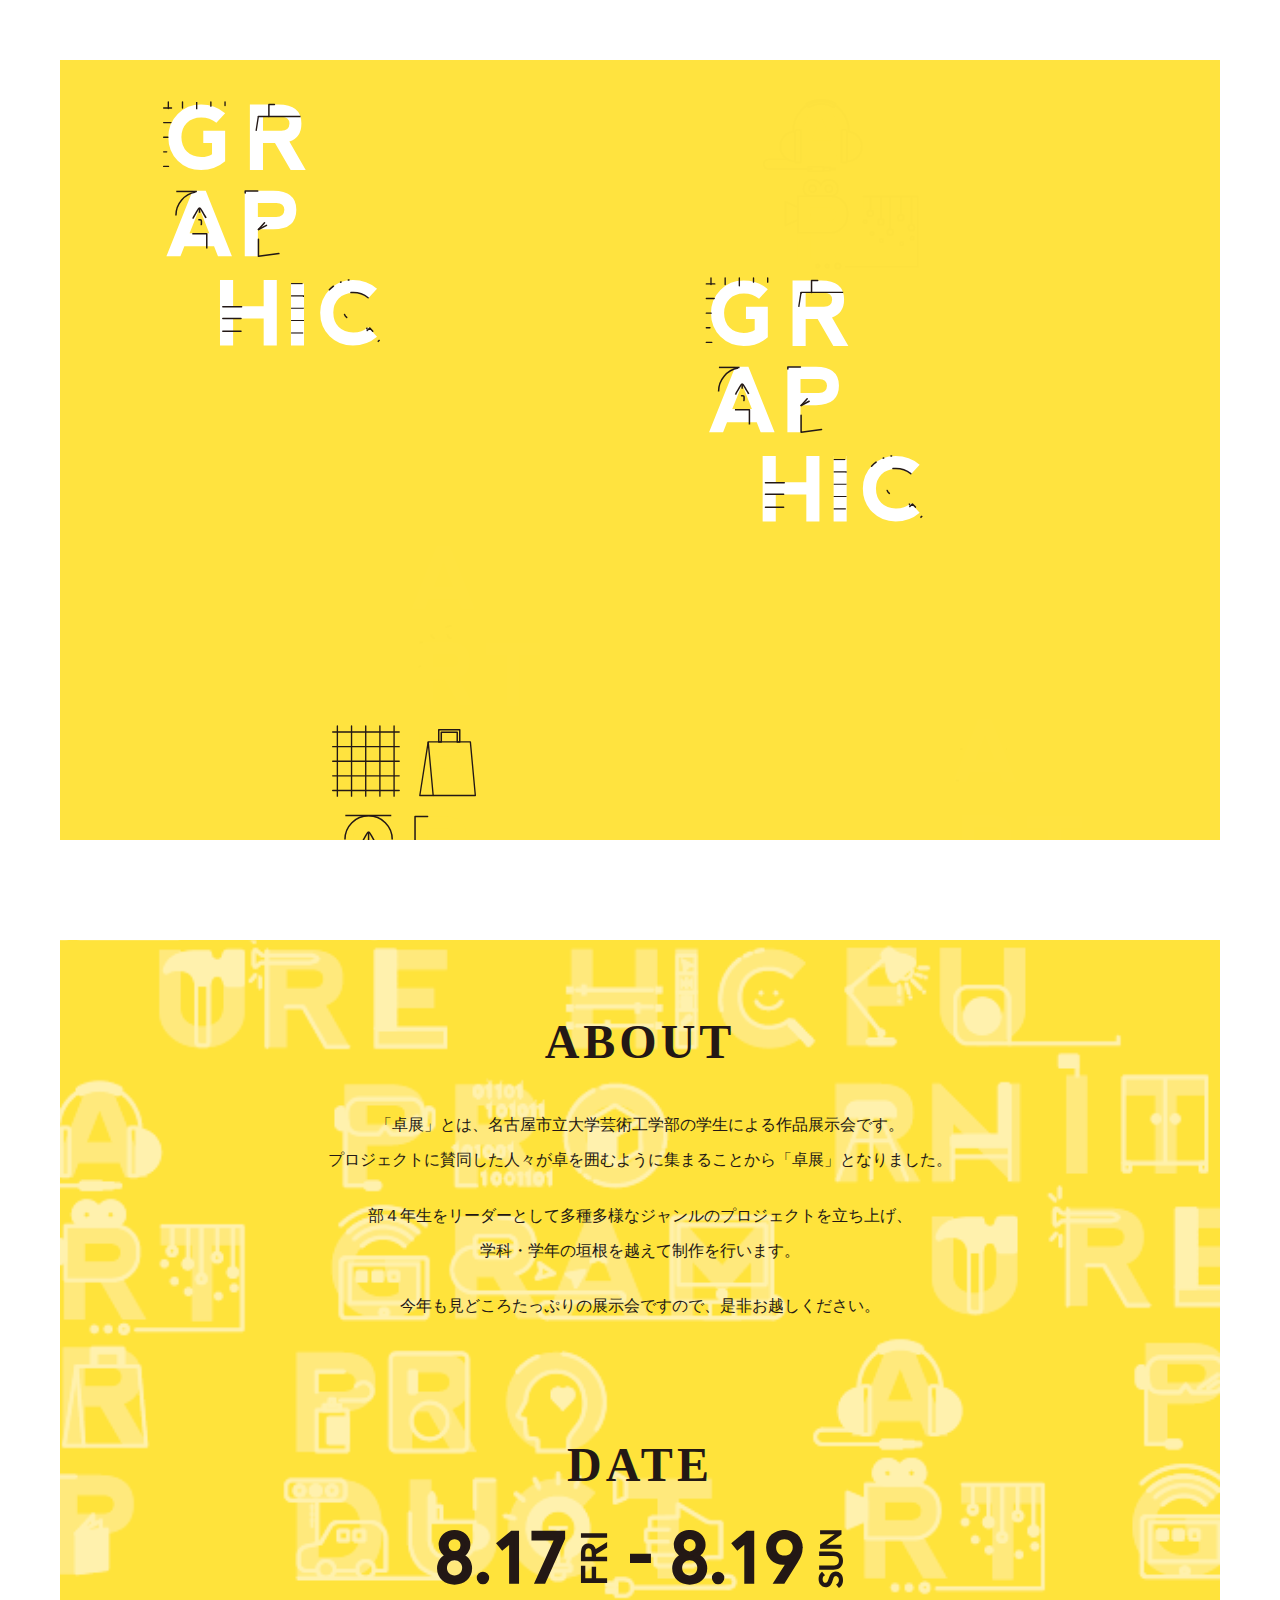
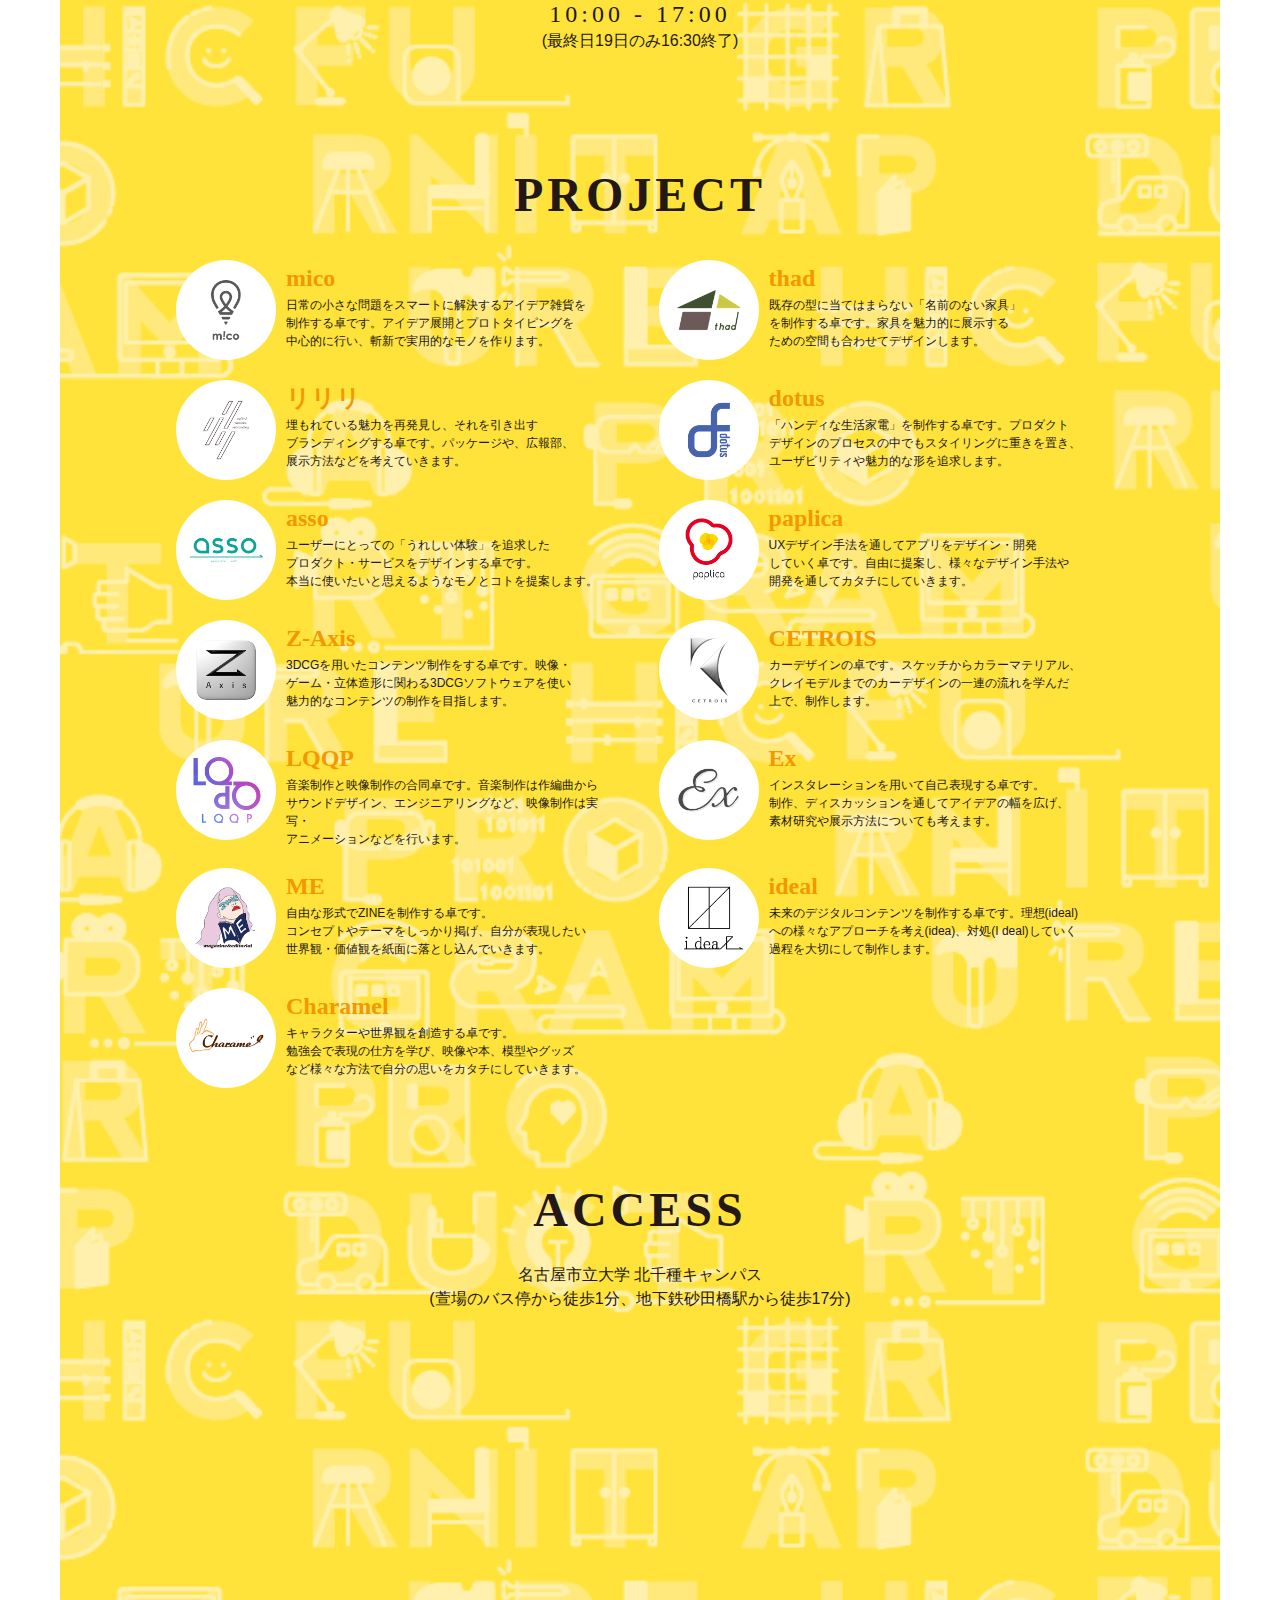
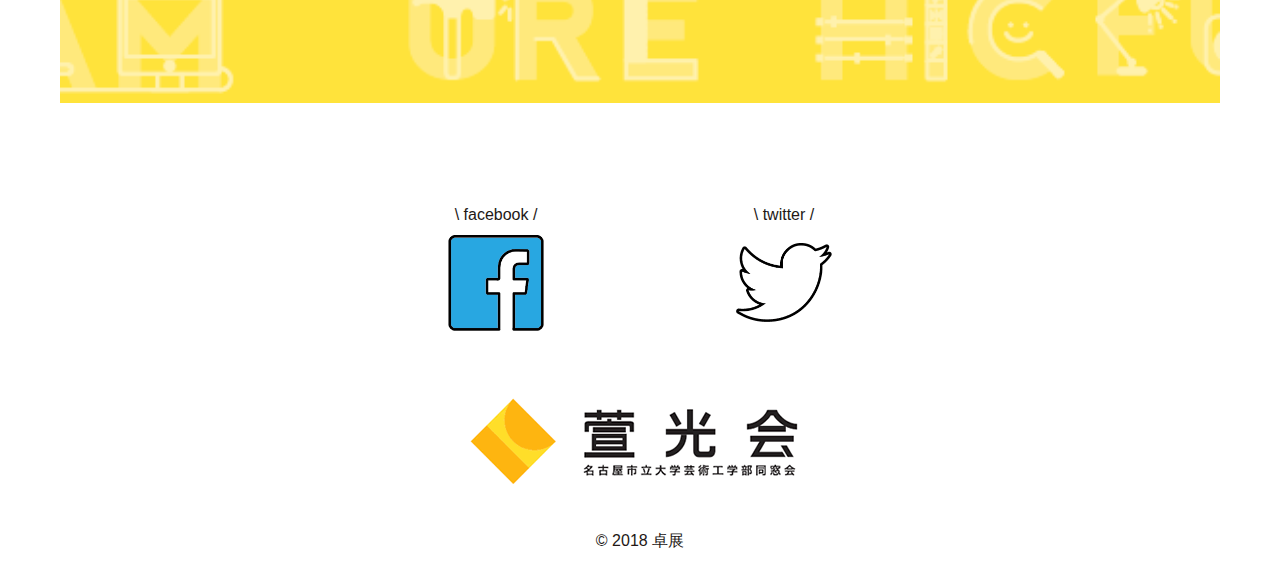
==== public/index.html @ f14e846a "リンク先変更" ====
<!DOCTYPE html>
<!--[if lt IE 7]>
<html class="no-js lt-ie9 lt-ie8 lt-ie7" prefix="og: http://ogp.me/ns#"><![endif]-->
<!--[if IE 7]>
<html class="no-js lt-ie9 lt-ie8" prefix="og: http://ogp.me/ns#"><![endif]-->
<!--[if IE 8]>
<html class="no-js lt-ie9" prefix="og: http://ogp.me/ns#"><![endif]-->
<!--[if gt IE 8]><!-->
<html class="no-js" prefix="og: http://ogp.me/ns#"><!--<![endif]-->
<head>
  <meta charset="UTF-8">
  <title>卓展2018</title>
  <meta name="description" content="卓展は、名古屋市立大学芸術工学部の学生による作品展示会です。学部4年生をリーダーとして様々なジャンルのプロジェクト（＝卓）を立ち上げ、学科、学年の垣根を超えて制作しました。">
<meta name="keywords" content="卓展,卓展2018,芸術工学部,作品展">
<meta name="viewport" content="width=device-width,initial-scale=1.0,maximum-scale=1.0,user-scalable=0">
<meta http-equiv="X-UA-Compatible" content="IE=edge">
<meta property="og:locale" content="ja_JP">
<meta property="og:title" content="卓展2018">
<meta property="og:description" content="卓展は、名古屋市立大学芸術工学部の学生による作品展示会です。学部4年生をリーダーとして様々なジャンルのプロジェクト（＝卓）を立ち上げ、学科、学年の垣根を超えて制作しました。">
<meta property="og:url" content="https://geiko-takuten.com/">
<meta property="og:site_name" content="卓展2018">
<meta property="og:type" content="website">
<meta property="og:image" content="assets/images/favicon.ico">

<link rel="shortcut icon" href="assets/images/favicon.ico">
<link rel="apple-touch-icon-precomposed" href="assets/images/favicon.ico">
<link rel="stylesheet" href="assets/css/style.css">

<script> document.documentElement.className = document.documentElement.className.replace("no-js","js");</script>

<!-- script -->
<script src="assets/lib/jsPlugins/jquery.min.js"></script>
<script src="assets/lib/jsPlugins/vivus.min.js"></script>
<script src="assets/js/app.js" async></script>

</head>
<body>

<div class="mv-container l-relative">
  <div class="mv-content">
    <h1 class="mv-logo l-absolute">
      <img src="assets/images/mv-logo.png" alt="卓展2018">
    </h1>
    <div class="mv-title l-absolute is-pc">
      <p>デザインを学ぶ学生による<span class="text-orange">13</span>プロジェクトの成果発表・展示会</p>
      <p class="text-xxlarge english-font">TAKU PUROJECT</p>
    </div>
    <div class="sp-mv-title l-absolute is-sp">
      <p>TAKU PUROJECT</p>
    </div>
    <div class="mv-background">
      <svg xmlns="http://www.w3.org/2000/svg" viewBox="0 0 2111.78 1620.38">
  <defs>
    <style>
      .cls-1,
      .cls-11,
      .cls-33,
      .cls-35 {
        fill: #fff;
      }
      .cls-13,
      .cls-2,
      .cls-43,
      .cls-46,
      .cls-7 {
        fill: #231815;
      }
      .cls-10,
      .cls-12,
      .cls-15,
      .cls-16,
      .cls-17,
      .cls-18,
      .cls-19,
      .cls-22,
      .cls-24,
      .cls-25,
      .cls-26,
      .cls-28,
      .cls-29,
      .cls-3,
      .cls-30,
      .cls-31,
      .cls-36,
      .cls-37,
      .cls-38,
      .cls-39,
      .cls-40,
      .cls-41,
      .cls-42,
      .cls-44,
      .cls-45,
      .cls-48,
      .cls-49,
      .cls-5,
      .cls-50,
      .cls-52,
      .cls-54,
      .cls-55,
      .cls-57,
      .cls-58,
      .cls-6,
      .cls-9,
      .cls-20,
      .cls-4,
      .cls-34,
      .cls-35,
      .cls-32,
      .cls-47,
      .cls-56,
      .cls-53
       {
        fill: none;
      }
      .cls-10,
      .cls-11,
      .cls-12,
      .cls-13,
      .cls-14,
      .cls-15,
      .cls-16,
      .cls-17,
      .cls-18,
      .cls-19,
      .cls-23,
      .cls-26,
      .cls-28,
      .cls-29,
      .cls-3,
      .cls-30,
      .cls-31,
      .cls-34,
      .cls-38,
      .cls-39,
      .cls-4,
      .cls-40,
      .cls-41,
      .cls-42,
      .cls-43,
      .cls-44,
      .cls-45,
      .cls-46,
      .cls-47,
      .cls-48,
      .cls-49,
      .cls-5,
      .cls-50,
      .cls-51,
      .cls-52,
      .cls-53,
      .cls-54,
      .cls-55,
      .cls-56,
      .cls-57,
      .cls-58,
      .cls-6,
      .cls-7,
      .cls-9 {
        stroke: #231815;
      }
      .cls-11,
      .cls-12,
      .cls-13,
      .cls-14,
      .cls-16,
      .cls-3,
      .cls-30,
      .cls-31,
      .cls-33,
      .cls-34,
      .cls-38,
      .cls-44,
      .cls-46,
      .cls-48,
      .cls-51,
      .cls-53,
      .cls-55,
      .cls-7,
      .cls-9 {
        stroke-miterlimit: 10;
      }
      .cls-17,
      .cls-3,
      .cls-6,
      .cls-7 {
        stroke-width: 2.47px;
      }

      .cls-16,
      .cls-18,
      .cls-19,
      .cls-22,
      .cls-24,
      .cls-27,
      .cls-29,
      .cls-30,
      .cls-33,
      .cls-35,
      .cls-36,
      .cls-4,
      .cls-42,
      .cls-44,
      .cls-45,
      .cls-47,
      .cls-48,
      .cls-50,
      .cls-52,
      .cls-54,
      .cls-56,
      .cls-57,
      .cls-6,
      .cls-7 {
        stroke-linecap: round;
      }
      .cls-10,
      .cls-15,
      .cls-17,
      .cls-18,
      .cls-19,
      .cls-22,
      .cls-23,
      .cls-24,
      .cls-26,
      .cls-27,
      .cls-28,
      .cls-29,
      .cls-35,
      .cls-36,
      .cls-37,
      .cls-39,
      .cls-4,
      .cls-40,
      .cls-41,
      .cls-42,
      .cls-43,
      .cls-45,
      .cls-47,
      .cls-49,
      .cls-5,
      .cls-50,
      .cls-52,
      .cls-54,
      .cls-56,
      .cls-57,
      .cls-58,
      .cls-6 {
        stroke-linejoin: round;
      }
      .cls-4 {
        stroke-width: 2.47px;
      }
      .cls-5 {
        stroke-width: 2.47px;
      }

      .cls-9 {
        stroke-width: 1.85px;
      }
      .cls-10 {
        stroke-width: 1.85px;
      }
      .cls-11,
      .cls-12,
      .cls-13,
      .cls-14 {
        stroke-width: 1.23px;
      }
      .cls-15 {
        stroke-width: 2.24px;
      }
      .cls-16 {
        stroke-width: 2.47px;
      }
      .cls-18 {
        stroke-width: 2.51px;
      }
      .cls-19 {
        stroke-width: 2.24px;
      }
      .cls-21,
      .cls-8  {
        fill: #ffe33f;
      }
      .cls-22,
      .cls-24,
      .cls-27,
      .cls-33,
      .cls-35,
      .cls-36,
      .cls-37 {
        stroke: #000;
      }
      .cls-22,
      .cls-23,
      .cls-26,
      .cls-27,
      .cls-28,
      .cls-29,
      .cls-30 {
        stroke-width: 2.53px;
      }
      .cls-23,
      .cls-27 {
        fill: none;
      }
      .cls-24 {
        stroke-width: 2px;
        stroke-dasharray: 3.9 3.54;
      }
      .cls-28 {
        stroke-linecap: square;
      }
      .cls-31 {
        stroke-width: 2.58px;
      }
      .cls-33 {
        stroke-width: 3.18px;
      }
      .cls-34 {
        stroke-width: 2.38px;
      }
      .cls-35,
      .cls-36,
      .cls-37 {
        stroke-width: 2.38px;
      }
      .cls-38,
      .cls-40 {
        stroke-width: 2.62px;
      }
      .cls-39 {
        stroke-width: 2.54px;
      }
      .cls-41,
      .cls-42,
      .cls-43 {
        stroke-width: 2.62px;
      }
      .cls-44 {
        stroke-width: 2.7px;
      }
      .cls-45 {
        stroke-width: 2.73px;
      }
      .cls-46 {
        stroke-width: 0.37px;
      }
      .cls-47 {
        stroke-width: 2.44px;
      }
      .cls-48,
      .cls-50,
      .cls-53,
      .cls-55,
      .cls-56 {
        stroke-width: 2.44px;
      }
      .cls-49 {
        stroke-width: 2.44px;
      }
      .cls-51,
      .cls-52 {
        stroke-width: 2.24px;
      }
      .cls-54,
      .cls-58 {
        stroke-width: 2.44px;
      }
      .cls-57 {
        stroke-width: 2.22px;
      }

    </style>
  </defs>
  <title>卓展2018MV</title>

  <!-- **********************
    ▼ graphic
  ********************** -->


  <!-- 真ん中の白いgraphic -->
  <g id="graphic01">
    <path class="cls-1" d="M1169.83,848.46l43.28-108.19h21.64l43.2,108.12-23,.07-6.49-16.59h-49l-6.49,16.59Zm54.67-79.34-16.44,41.11h32.46Z"/>
    <rect class="cls-2" x="1221.01" y="737.97" width="6.98" height="6.98"/>
    <rect class="cls-2" x="1182.63" y="737.97" width="6.98" height="6.98"/>
    <rect class="cls-2" x="1258.44" y="737.97" width="6.98" height="6.98"/>
    <rect class="cls-2" x="1182.03" y="777.5" width="6.98" height="6.98"/>
    <rect class="cls-2" x="1259.98" y="777.5" width="6.98" height="6.98"/>
    <line class="cls-3" x1="1186.12" y1="741.46" x2="1261.93" y2="741.46"/>
    <path class="cls-3" d="M1185.52,781a39,39,0,1,1,78,0"/>
    <path class="cls-3" d="M1224.49,768.65c-2.13,0-4.85,7.18-8.34,12.42s-4.24,6.78,1.55,21.92c2.52,6.6,2.13,7.08,2.13,8.43"/>
    <path class="cls-3" d="M1224.49,768.65c2.13,0,4.85,7.18,8.34,12.42s4.24,6.78-1.55,21.92c-2.52,6.6-2.13,7.08-2.13,8.43"/>
    <line class="cls-3" x1="1224.49" y1="768.65" x2="1224.49" y2="788.05"/>
    <rect class="cls-4" x="1221.39" y="788.05" width="6.21" height="8.92" rx="2.45" ry="2.45"/>
    <rect class="cls-5" x="1212.56" y="811.42" width="23.87" height="35.35"/>
    <path class="cls-1" d="M1299.09,848.46V740.27h47.17q37.87,0,37.87,31.16,0,32.31-37.79,32.31h-25.61v44.72Zm21.64-64.91H1351q13.05-.22,13.42-11.9-.36-10.67-13.2-11.11h-30.51Z"/>
    <polygon class="cls-4" points="1355.4 843.92 1321.68 848.46 1321.68 804.26 1355.4 799.73 1355.4 843.92"/>
    <polyline class="cls-6" points="1321.68 804.26 1348.77 790.1 1348.77 799.19"/>
    <polyline class="cls-6" points="1321.68 804.26 1340.18 783.77 1340.18 794.43"/>
    <polyline class="cls-6" points="1320.55 740.89 1299.8 740.89 1299.8 783.76"/>
    <path class="cls-1" d="M1258.24,995.72V887.53h21.64v43.28h50.42V887.46h21.64V995.65l-21.64.07V951h-50.42v44.72Z"/>
    <line class="cls-7" x1="1262.89" y1="931.82" x2="1348.19" y2="931.82"/>
    <line class="cls-7" x1="1262.89" y1="950.92" x2="1348.19" y2="950.92"/>
    <line class="cls-7" x1="1262.89" y1="972.18" x2="1348.19" y2="972.18"/>
    <rect class="cls-2" x="1269.41" y="926.75" width="3.87" height="10.15"/>
    <rect class="cls-2" x="1329.59" y="946.92" width="3.87" height="10.15"/>
    <rect class="cls-2" x="1295.61" y="967.1" width="3.87" height="10.15"/>
    <rect class="cls-2" x="1252.5" y="928.92" width="6.16" height="6.16"/>
    <rect class="cls-2" x="1252.5" y="948.92" width="6.16" height="6.16"/>
    <rect class="cls-2" x="1252.5" y="968.92" width="6.16" height="6.16"/>
    <rect class="cls-2" x="1351.7" y="928.92" width="6.16" height="6.16"/>
    <rect class="cls-2" x="1351.7" y="948.92" width="6.16" height="6.16"/>
    <rect class="cls-2" x="1351.7" y="968.92" width="6.16" height="6.16"/>
    <path class="cls-1" d="M1375.3,887.46h21.57V995.72H1375.3Z"/>
    <rect class="cls-8" x="1374.88" y="887.45" width="21.96" height="6.03"/>
    <rect class="cls-9" x="1375.48" y="913.83" width="20.44" height="20.44"/>
    <rect class="cls-9" x="1375.48" y="934.15" width="20.44" height="20.44"/>
    <rect class="cls-9" x="1375.48" y="954.46" width="20.44" height="20.44"/>
    <rect class="cls-10" x="1375.48" y="974.95" width="20.44" height="20.44"/>
    <polygon class="cls-11" data-ignore="true" points="1382.58 970.82 1381.01 970.41 1380.6 968.85 1388.93 960.52 1390.9 962.5 1382.58 970.82"/>
    <line class="cls-12" data-ignore="true" x1="1385.17" y1="961.77" x2="1389.93" y2="966.53"/>
    <line class="cls-12" data-ignore="true" x1="1385.85" y1="918.62" x2="1385.85" y2="930.19"/>
    <polygon class="cls-11" data-ignore="true" points="1383.97 924.41 1380.2 920.98 1380.2 927.83 1383.97 924.41"/>
    <rect class="cls-13" data-ignore="true" x="1380.27" y="939.48" width="5.44" height="5.44"/>
    <rect class="cls-11" data-ignore="true" x="1385.71" y="939.48" width="5.44" height="5.44"/>
    <rect class="cls-11" data-ignore="true" x="1380.27" y="945.06" width="5.44" height="5.44"/>
    <rect class="cls-11" data-ignore="true" x="1385.71" y="945.06" width="5.44" height="5.44"/>
    <rect class="cls-10" x="1375.48" y="893.48" width="20.44" height="20.44"/>
    <polygon class="cls-14" data-ignore="true" points="1381.81 898.07 1384.14 909.59 1386.93 904.99 1392.14 903.66 1381.81 898.07"/>
    <polygon class="cls-14" data-ignore="true" points="1387.74 924.41 1391.51 927.83 1391.51 920.98 1387.74 924.41"/>
    <path class="cls-1" d="M1372.67,659l27,47.17h-24.81l-25.89-44.72h-19.76V706.2h-21.64V598h47.17q37.87,0,37.87,31.16Q1392.57,652.61,1372.67,659Zm-43.49-17.74h30.29q13.05-.22,13.42-11.9-.36-10.67-13.2-11.11h-30.51Z"/>
    <polygon class="cls-15" points="1391.08 617.75 1321.53 617.75 1329.74 706.2 1399.29 706.2 1391.08 617.75"/>
    <polyline class="cls-15" points="1321.53 617.75 1307.69 706.2 1329.74 706.2"/>
    <polygon class="cls-4" points="1338.91 617.75 1338.91 597.92 1373.58 597.92 1373.58 617.75 1369.41 617.75 1369.41 601.95 1343.09 601.95 1343.09 617.75 1338.91 617.75"/>
    <path
      class="cls-1"
      d="M1439.09,980.18q-15.54-15.47-15.54-38.77.07-22.79,15.58-38.34t38.44-15.54q23.15,0,39.74,14.43l-14.43,15.8a39.9,39.9,0,0,0-25.32-8.66q-14.57.07-23.48,9.09t-8.91,23.08q.07,15.08,9,23.95t23.51,8.87a38.77,38.77,0,0,0,25.17-8.58l14.43,15.8q-16.52,14.43-39.74,14.43Q1454.63,995.65,1439.09,980.18Z"/>
    <path class="cls-16" d="M1502.66,916.77a39.58,39.58,0,0,0-25.12-8.59q-14.46.07-23.29,9t-8.84,22.9c0,10,3.21,17.71,8.95,23.76a32.16,32.16,0,0,0,22.72,9.71,36,36,0,0,0,22.62-7.18"/>
    <path class="cls-16" d="M1463.73,944.56c1.56,4.16,6.17,7.85,13.55,7.85,6.76,0,12.21-3.28,14.42-7.85"/>
    <rect class="cls-4" x="1510.67" y="964.8" width="5.89" height="30.15" transform="translate(-258.62 1312.1) rotate(-43.54)"/>
    <rect class="cls-17" x="1519.42" y="986.7" width="5.89" height="4.76" transform="translate(-262.55 1320.66) rotate(-43.54)"/>
    <polygon class="cls-17" points="1500.4 965.96 1501.1 970.97 1505.37 966.91 1500.4 965.96"/>
    <circle class="cls-2" cx="1468.91" cy="935.31" r="2.12"/>
    <circle class="cls-2" cx="1485.69" cy="935.31" r="2.12"/>
    <path class="cls-18" d="M1445.41,897.76a53.33,53.33,0,0,0-18.05,23.86s-6.51,16.47-2.36,33"/>
    <path class="cls-18" d="M1458,890.82a56.85,56.85,0,0,0-7.31,3.53"/>
    <path class="cls-18" d="M1471,887.45a59.51,59.51,0,0,0-8,1.65"/>
    <path
      class="cls-1"
      d="M1188.53,690.66Q1173,675.19,1173,651.89q.07-22.79,15.58-38.34T1227,598q23.15,0,39.74,14.43l-14.42,15.8a39.9,39.9,0,0,0-25.32-8.66q-14.57.07-23.48,9.09t-8.91,23.08q.07,15.08,9,23.95t23.51,8.87q11.68,0,18-4.62V661.41l-14.43.07v-20.2h36.06v50.49Q1250.23,706.2,1227,706.2,1204.07,706.13,1188.53,690.66Z"/>
    <line class="cls-19" x1="1165.3" y1="603.74" x2="1275.03" y2="603.74"/>
    <line class="cls-19" x1="1165.3" y1="627.85" x2="1275.03" y2="627.85"/>
    <line class="cls-19" x1="1219.78" y1="593.77" x2="1219.78" y2="709.52"/>
    <rect class="cls-20" x="1173" y="676.06" width="24.1" height="24.1"/>
    <line class="cls-19" x1="1173" y1="593.77" x2="1173" y2="709.52"/>
    <line class="cls-19" x1="1196.39" y1="593.77" x2="1196.39" y2="709.52"/>
    <line class="cls-19" x1="1165.3" y1="700.16" x2="1275.03" y2="700.16"/>
    <rect class="cls-20" x="1243.51" y="651.95" width="24.1" height="24.1"/>
    <line class="cls-19" x1="1165.3" y1="651.95" x2="1275.03" y2="651.95"/>
    <line class="cls-19" x1="1243.18" y1="593.77" x2="1243.18" y2="709.52"/>
    <line class="cls-19" x1="1266.57" y1="593.77" x2="1266.57" y2="709.52"/>
    <line class="cls-19" x1="1165.3" y1="676.06" x2="1275.03" y2="676.06"/>
  </g>


  <!-- 左上の白いgraphic -->
  <g id="graphic02">
    <path class="cls-1" d="M274.53,558.16,317.8,450h21.64l43.2,108.12-23,.07-6.49-16.59h-49l-6.49,16.59Zm54.67-79.34-16.44,41.11h32.46Z"/>
    <rect class="cls-2" x="325.71" y="447.67" width="6.98" height="6.98"/>
    <rect class="cls-2" x="287.33" y="447.67" width="6.98" height="6.98"/>
    <rect class="cls-2" x="363.14" y="447.67" width="6.98" height="6.98"/>
    <rect class="cls-2" x="286.73" y="487.2" width="6.98" height="6.98"/>
    <rect class="cls-2" x="364.69" y="487.2" width="6.98" height="6.98"/>
    <line class="cls-3" x1="290.82" y1="451.16" x2="366.63" y2="451.16"/>
    <path class="cls-3" d="M290.22,490.69a39,39,0,1,1,78,0"/>
    <path class="cls-3" d="M329.2,478.35c-2.13,0-4.85,7.18-8.34,12.42s-4.24,6.78,1.55,21.92c2.52,6.6,2.13,7.08,2.13,8.43"/>
    <path class="cls-3" d="M329.2,478.35c2.13,0,4.85,7.18,8.34,12.42s4.24,6.78-1.55,21.92c-2.52,6.6-2.13,7.08-2.13,8.43"/>
    <line class="cls-3" x1="329.2" y1="478.35" x2="329.2" y2="497.75"/>
    <rect class="cls-4" x="326.09" y="497.75" width="6.21" height="8.92" rx="2.45" ry="2.45"/>
    <rect class="cls-5" x="317.26" y="521.12" width="23.87" height="35.35"/>
    <path class="cls-1" d="M403.8,558.16V450H451q37.87,0,37.87,31.16,0,32.31-37.79,32.31H425.44v44.72Zm21.64-64.91h30.29q13.05-.22,13.42-11.9-.36-10.67-13.2-11.11H425.44Z"/>
    <polygon class="cls-4" points="460.1 553.63 426.39 558.16 426.39 513.96 460.1 509.43 460.1 553.63"/>
    <polyline class="cls-6" points="426.39 513.96 453.47 499.8 453.47 508.89"/>
    <polyline class="cls-6" points="426.39 513.96 444.88 493.47 444.88 504.13"/>
    <polyline class="cls-6" points="425.26 450.59 404.51 450.59 404.51 493.46"/>
    <path class="cls-1" d="M362.94,705.42V597.23h21.64v43.28H435V597.16h21.64V705.35l-21.64.07V660.7H384.58v44.72Z"/>
    <line class="cls-7" x1="367.59" y1="641.52" x2="452.9" y2="641.52"/>
    <line class="cls-7" x1="367.59" y1="660.62" x2="452.9" y2="660.62"/>
    <line class="cls-7" x1="367.59" y1="681.88" x2="452.9" y2="681.88"/>
    <rect class="cls-2" x="374.12" y="636.45" width="3.87" height="10.15"/>
    <rect class="cls-2" x="434.29" y="656.62" width="3.87" height="10.15"/>
    <rect class="cls-2" x="400.31" y="676.8" width="3.87" height="10.15"/>
    <rect class="cls-2" x="357.2" y="638.62" width="6.16" height="6.16"/>
    <rect class="cls-2" x="357.2" y="658.62" width="6.16" height="6.16"/>
    <rect class="cls-2" x="357.2" y="678.62" width="6.16" height="6.16"/>
    <rect class="cls-2" x="456.4" y="638.62" width="6.16" height="6.16"/>
    <rect class="cls-2" x="456.4" y="658.62" width="6.16" height="6.16"/>
    <rect class="cls-2" x="456.4" y="678.62" width="6.16" height="6.16"/>
    <path class="cls-1" d="M480,597.16h21.57V705.42H480Z"/>
    <rect class="cls-8" x="479.58" y="597.15" width="21.96" height="6.03"/>
    <rect class="cls-9" x="480.18" y="623.53" width="20.44" height="20.44"/>
    <rect class="cls-9" x="480.18" y="643.85" width="20.44" height="20.44"/>
    <rect class="cls-9" x="480.18" y="664.16" width="20.44" height="20.44"/>
    <rect class="cls-10" x="480.18" y="684.65" width="20.44" height="20.44"/>
    <polygon class="cls-13" data-ignore="true" points="486.52 608.77 488.84 620.28 491.63 615.68 496.85 614.36 486.52 608.77"/>
    <polygon class="cls-11" data-ignore="true" points="487.28 680.52 485.71 680.11 485.31 678.55 493.63 670.22 495.6 672.2 487.28 680.52"/>
    <line class="cls-12" data-ignore="true" x1="489.88" y1="671.47" x2="494.63" y2="676.23"/>
    <line class="cls-12" data-ignore="true" x1="490.56" y1="628.32" x2="490.56" y2="639.89"/>
    <polygon class="cls-11" points="488.67 634.11 484.9 630.68 484.9 637.53 488.67 634.11"/>
    <polygon class="cls-13" data-ignore="true" points="492.44 634.11 496.21 637.53 496.21 630.68 492.44 634.11"/>
    <rect class="cls-13" data-ignore="true" x="484.98" y="649.18" width="5.44" height="5.44"/>
    <rect class="cls-11" data-ignore="true" x="490.42" y="649.18" width="5.44" height="5.44"/>
    <rect class="cls-11" data-ignore="true" x="484.98" y="654.76" width="5.44" height="5.44"/>
    <rect class="cls-11" data-ignore="true" x="490.42" y="654.76" width="5.44" height="5.44"/>
    <rect class="cls-10" x="480.18" y="603.18" width="20.44" height="20.44"/>
    <path class="cls-1" d="M477.37,368.73l27,47.17H479.53l-25.89-44.72H433.88V415.9H412.24V307.71h47.17q37.87,0,37.87,31.16Q497.28,362.31,477.37,368.73ZM433.88,351h30.29q13.05-.22,13.42-11.9-.36-10.67-13.2-11.11H433.88Z"/>
    <polygon class="cls-15" points="495.78 327.45 426.23 327.45 434.44 415.9 504 415.9 495.78 327.45"/>
    <polyline class="cls-15" points="426.23 327.45 412.39 415.9 434.44 415.9"/>
    <polygon class="cls-4" points="443.62 327.45 443.62 307.62 478.28 307.62 478.28 327.45 474.11 327.45 474.11 311.65 447.79 311.65 447.79 327.45 443.62 327.45"/>
    <path
      class="cls-1"
      d="M543.79,689.88q-15.54-15.47-15.54-38.77.07-22.79,15.58-38.34t38.44-15.54q23.15,0,39.74,14.43l-14.43,15.8a39.9,39.9,0,0,0-25.32-8.66q-14.57.07-23.48,9.09T549.89,651q.07,15.08,9,23.95t23.51,8.87a38.77,38.77,0,0,0,25.17-8.58L622,691q-16.52,14.43-39.74,14.43Q559.34,705.35,543.79,689.88Z"/>
    <path class="cls-16" d="M607.36,626.47a39.58,39.58,0,0,0-25.12-8.59q-14.46.07-23.29,9t-8.84,22.9c0,10,3.21,17.71,8.95,23.76a32.16,32.16,0,0,0,22.72,9.71,36,36,0,0,0,22.62-7.18"/>
    <path class="cls-16" d="M568.43,654.26c1.56,4.16,6.17,7.85,13.55,7.85,6.76,0,12.21-3.28,14.42-7.85"/>
    <rect class="cls-4" x="615.38" y="674.5" width="5.89" height="30.15" transform="translate(-304.91 615.57) rotate(-43.54)"/>
    <rect class="cls-17" x="624.12" y="696.4" width="5.89" height="4.76" transform="translate(-308.84 624.13) rotate(-43.54)"/>
    <polygon class="cls-17" points="605.1 675.66 605.8 680.67 610.07 676.61 605.1 675.66"/>
    <circle class="cls-2" cx="573.62" cy="645.01" r="2.12"/>
    <circle class="cls-2" cx="590.39" cy="645.01" r="2.12"/>
    <path class="cls-18" d="M550.12,607.46a53.33,53.33,0,0,0-18.05,23.86s-6.51,16.47-2.36,33"/>
    <path class="cls-18" d="M562.72,600.52a56.85,56.85,0,0,0-7.31,3.53"/>
    <path class="cls-18" d="M575.74,597.15a59.51,59.51,0,0,0-8,1.65"/>
    <path
      class="cls-1"
      d="M293.23,400.36q-15.54-15.47-15.54-38.77.07-22.79,15.58-38.34t38.44-15.54q23.15,0,39.74,14.43L357,337.93a39.9,39.9,0,0,0-25.32-8.66q-14.57.07-23.48,9.09t-8.91,23.08q.07,15.08,9,23.95t23.51,8.87q11.68,0,18-4.62V371.11l-14.43.07V351h36.06v50.49q-16.52,14.43-39.74,14.43Q308.78,415.83,293.23,400.36Z"/>
    <line class="cls-19" x1="270" y1="313.44" x2="379.73" y2="313.44"/>
    <line class="cls-19" x1="270" y1="337.55" x2="379.73" y2="337.55"/>
    <line class="cls-51" x1="324.49" y1="303.47" x2="324.49" y2="419.22"/>
    <rect class="cls-20" x="277.7" y="385.76" width="24.1" height="24.1"/>
    <line class="cls-19" x1="277.7" y1="303.47" x2="277.7" y2="419.22"/>
    <line class="cls-19" x1="301.09" y1="303.47" x2="301.09" y2="419.22"/>
    <line class="cls-19" x1="270" y1="409.86" x2="379.73" y2="409.86"/>
    <rect class="cls-20" x="348.21" y="361.65" width="24.1" height="24.1"/>
    <line class="cls-52" x1="270" y1="361.65" x2="379.73" y2="361.65"/>
    <line class="cls-19" x1="347.88" y1="303.47" x2="347.88" y2="419.22"/>
    <line class="cls-19" x1="371.27" y1="303.47" x2="371.27" y2="419.22"/>
    <line class="cls-19" x1="270" y1="385.76" x2="379.73" y2="385.76"/>
  </g>


  <!-- 左下の黄色のgraphic -->
  <g id="graphic03">
    <path class="cls-21" d="M684,1590V1481.78h47.17q37.87,0,37.87,31.16,0,32.31-37.79,32.31H705.66V1590Zm21.64-64.91H736q13.05-.22,13.42-11.9-.36-10.67-13.2-11.11H705.66Z"/>
    <polygon class="cls-4" points="740.33 1585.44 706.61 1589.97 706.61 1545.77 740.33 1541.24 740.33 1585.44"/>
    <polyline class="cls-6" points="706.61 1545.77 733.69 1531.61 733.69 1540.7"/>
    <polyline class="cls-6" points="706.61 1545.77 725.11 1525.28 725.11 1535.94"/>
    <polyline class="cls-6" points="705.48 1482.4 684.73 1482.4 684.73 1525.27"/>
    <path class="cls-21" d="M757.6,1400.54l27,47.17H759.76L733.87,1403H714.1v44.72H692.47V1339.52h47.17q37.87,0,37.87,31.16Q777.5,1394.12,757.6,1400.54ZM714.1,1382.8H744.4q13.05-.22,13.42-11.9-.36-10.67-13.2-11.11H714.1Z"/>
    <polygon class="cls-15" points="776.01 1359.27 706.45 1359.27 714.67 1447.71 784.22 1447.71 776.01 1359.27"/>
    <polyline class="cls-15" points="706.45 1359.27 692.62 1447.71 714.67 1447.71"/>
    <polygon class="cls-4" points="723.84 1359.27 723.84 1339.43 758.51 1339.43 758.51 1359.27 754.34 1359.27 754.34 1343.47 728.02 1343.47 728.02 1359.27 723.84 1359.27"/>
    <path class="cls-21" d="M553.41,1587.76l43.28-108.19h21.64l43.2,108.12-23,.07L632,1571.17H583l-6.49,16.59Zm54.67-79.34-16.44,41.11H624.1Z"/>
    <rect class="cls-2" x="604.59" y="1477.28" width="6.98" height="6.98"/>
    <rect class="cls-2" x="566.22" y="1477.28" width="6.98" height="6.98"/>
    <rect class="cls-2" x="642.03" y="1477.28" width="6.98" height="6.98"/>
    <rect class="cls-2" x="565.62" y="1516.8" width="6.98" height="6.98"/>
    <rect class="cls-2" x="643.57" y="1516.8" width="6.98" height="6.98"/>
    <line class="cls-3" x1="569.71" y1="1480.76" x2="645.52" y2="1480.76"/>
    <path class="cls-3" d="M569.11,1520.29a39,39,0,1,1,78,0"/>
    <path class="cls-3" d="M608.08,1508c-2.13,0-4.85,7.18-8.34,12.42s-4.24,6.78,1.55,21.92c2.52,6.6,2.13,7.08,2.13,8.43"/>
    <path class="cls-3" d="M608.08,1508c2.13,0,4.85,7.18,8.34,12.42s4.24,6.78-1.55,21.92c-2.52,6.6-2.13,7.08-2.13,8.43"/>
    <line class="cls-3" x1="608.08" y1="1507.95" x2="608.08" y2="1527.35"/>
    <rect class="cls-4" x="604.98" y="1527.35" width="6.21" height="8.92" rx="2.45" ry="2.45"/>
    <rect class="cls-5" x="596.15" y="1550.72" width="23.87" height="35.35"/>
    <path
      class="cls-21"
      d="M572.12,1430q-15.54-15.47-15.54-38.77.07-22.79,15.58-38.34t38.44-15.54q23.15,0,39.74,14.43l-14.42,15.8a39.9,39.9,0,0,0-25.32-8.66q-14.57.07-23.48,9.09T578.21,1391q.07,15.08,9,23.95t23.51,8.87q11.68,0,18-4.62v-18.54l-14.43.07v-20.2h36.06v50.49q-16.52,14.43-39.74,14.43Q587.66,1445.43,572.12,1430Z"/>
    <line class="cls-19" x1="548.89" y1="1343.04" x2="658.62" y2="1343.04"/>
    <line class="cls-19" x1="548.89" y1="1367.15" x2="658.62" y2="1367.15"/>
    <line class="cls-19" x1="603.37" y1="1333.07" x2="603.37" y2="1448.83"/>
    <rect class="cls-20" x="556.59" y="1415.36" width="24.1" height="24.1"/>
    <line class="cls-19" x1="556.59" y1="1333.07" x2="556.59" y2="1448.83"/>
    <line class="cls-19" x1="579.98" y1="1333.07" x2="579.98" y2="1448.83"/>
    <line class="cls-19" x1="548.89" y1="1439.46" x2="658.62" y2="1439.46"/>
    <rect class="cls-20" x="627.1" y="1391.25" width="24.1" height="24.1"/>
    <line class="cls-19" x1="548.89" y1="1391.25" x2="658.62" y2="1391.25"/>
    <line class="cls-19" x1="626.77" y1="1333.07" x2="626.77" y2="1448.83"/>
    <line class="cls-19" x1="650.16" y1="1333.07" x2="650.16" y2="1448.83"/>
    <line class="cls-19" x1="548.89" y1="1415.36" x2="658.62" y2="1415.36"/>
  </g>

  <!-- **********************
    ▲ graphic
  ********************** -->


  <!-- **********************
    ▼ art
  ********************** -->

  <!-- 真ん中の白いart -->
  <g id="art01" class="art">
    <path class="cls-1" d="M756,1253.23l26,45.54H758l-25-43.17H714v43.17H693.07V1194.32h45.54q36.56,0,36.56,30.08Q775.17,1247,756,1253.23Zm-42-17.13h29.25q12.6-.21,13-11.49-.35-10.31-12.74-10.72H714Z"/>
    <path
      class="cls-34"
      d="M744.26,1167.82a14.89,14.89,0,0,0-13.42,8.53,14.88,14.88,0,0,0-28.34,6.39c0,8.23,6.84,12.54,15.07,12.54h26.7c8.23,0,14.92-4.31,14.92-12.54A14.93,14.93,0,0,0,744.26,1167.82Zm-26.85,20.69a5.78,5.78,0,1,1,5.78-5.78A5.78,5.78,0,0,1,717.41,1188.52Zm26.85,0a5.78,5.78,0,1,1,5.78-5.78A5.78,5.78,0,0,1,744.26,1188.52Z"/>
    <polygon class="cls-35" points="693.46 1234.24 672.69 1243.28 672.69 1204.41 693.46 1213.45 693.46 1234.24"/>
    <path class="cls-36" d="M693.46,1195.28h55.16a26.23,26.23,0,0,1,26.23,26.23v5.64a28.45,28.45,0,0,1-28.45,28.45H693.46a0,0,0,0,1,0,0v-60.33A0,0,0,0,1,693.46,1195.28Z"/>
    <path class="cls-1" d="M679,1139.71l41.78-104.46h20.89l41.71,104.39-22.21.07-6.27-16H707.52l-6.27,16Zm52.78-76.6-15.88,39.69h31.34Z"/>
    <path class="cls-34" d="M688.7,1137.62a24.58,24.58,0,0,1,0-49.16Z"/>
    <rect class="cls-37" x="688.79" y="1085.66" width="9.27" height="53.82" rx="2.17" ry="2.17"/>
    <rect class="cls-37" x="764.92" y="1085.66" width="9.27" height="53.82" rx="2.17" ry="2.17"/>
    <path class="cls-34" d="M774.09,1088.47a24.58,24.58,0,0,1,0,49.16Z"/>
    <path class="cls-37" d="M685.64,1089.69c-1.24-28.66,20.57-50.77,45.94-50.77s45.94,21.77,45.94,50.77"/>
    <path class="cls-35" d="M711,1048.42a1.19,1.19,0,0,1-1-.59l-2.41-4.18A1.19,1.19,0,0,1,708,1042a48.08,48.08,0,0,1,47.12,0,1.19,1.19,0,0,1,.44,1.62l-2.4,4.18a1.19,1.19,0,0,1-1.62.44,40.8,40.8,0,0,0-39.94,0A1.18,1.18,0,0,1,711,1048.42Z"/>
    <path class="cls-36" d="M676.41,1134.33H644.86a8,8,0,0,0,0,16h71.9"/>
    <rect class="cls-35" x="710.01" y="1146.58" width="25.64" height="7.48" rx="1.81" ry="1.81"/>
    <rect class="cls-35" x="735.65" y="1147.82" width="10.75" height="5.04"/>
    <rect class="cls-35" x="746.41" y="1149.12" width="8.27" height="2.27"/>
    <line class="cls-37" x1="880.54" y1="1242.33" x2="880.54" y2="1195.55"/>
    <line class="cls-37" x1="862.99" y1="1225.69" x2="862.99" y2="1195.55"/>
    <circle class="cls-34" cx="880.54" cy="1247.11" r="4.79"/>
    <circle class="cls-37" cx="881.86" cy="1264.37" r="2.68"/>
    <line class="cls-37" x1="830.26" y1="1232.82" x2="830.26" y2="1195.55"/>
    <circle class="cls-34" cx="830.26" cy="1237.61" r="4.79"/>
    <path class="cls-1" d="M891.38,1195.87v19.5H856.56v85H835.67v-85H800.85v-19.5Z"/>
    <polyline class="cls-36" points="801.48 1195.55 810.73 1195.55 890.99 1195.55 890.99 1311.29 772.47 1311.29"/>
    <line class="cls-37" x1="845.44" y1="1249.46" x2="845.44" y2="1195.55"/>
    <line class="cls-37" x1="812.71" y1="1218.56" x2="812.71" y2="1195.55"/>
    <circle class="cls-37" cx="845.44" cy="1254.25" r="4.79"/>
    <circle class="cls-37" cx="812.71" cy="1223.35" r="4.79"/>
    <circle class="cls-37" cx="862.99" cy="1230.48" r="4.79"/>
    <circle class="cls-37" cx="804.16" cy="1237.28" r="2.68"/>
    <circle class="cls-34" cx="864.39" cy="1273.53" r="2.68"/>
    <circle class="cls-37" cx="830.83" cy="1268.48" r="2.68"/>
    <circle class="cls-34" cx="815.39" cy="1256.92" r="2.68"/>
    <circle class="cls-36" cx="758.99" cy="1310.36" r="4.39"/>
    <circle class="cls-34" cx="741.41" cy="1310.36" r="2.68"/>
    <circle class="cls-37" cx="725.96" cy="1310.36" r="2.68"/>
  </g>

  <!-- 右下の白いart -->
  <g id="art02" class="art">
    <path class="cls-1" d="M1572.41,1425.12l41.78-104.46h20.89L1676.8,1425l-22.21.07-6.27-16H1601l-6.27,16Zm52.78-76.6-15.88,39.69h31.34Z"/>
    <path class="cls-34" d="M1582.15,1423a24.58,24.58,0,0,1,0-49.16Z"/>
    <rect class="cls-37" x="1582.23" y="1371.07" width="9.27" height="53.82" rx="2.17" ry="2.17"/>
    <rect class="cls-37" x="1658.36" y="1371.07" width="9.27" height="53.82" rx="2.17" ry="2.17"/>
    <path class="cls-34" d="M1667.53,1373.88a24.58,24.58,0,0,1,0,49.16Z"/>
    <path class="cls-37" d="M1579.08,1375.1c-1.24-28.66,20.57-50.77,45.94-50.77s45.94,21.77,45.94,50.77"/>
    <path class="cls-35" d="M1604.45,1333.83a1.19,1.19,0,0,1-1-.59l-2.41-4.18a1.19,1.19,0,0,1,.44-1.62,48.07,48.07,0,0,1,47.12,0,1.19,1.19,0,0,1,.44,1.62l-2.4,4.18a1.19,1.19,0,0,1-1.62.44,40.79,40.79,0,0,0-39.94,0A1.18,1.18,0,0,1,1604.45,1333.83Z"/>
    <path class="cls-36" d="M1569.86,1419.74H1538.3a8,8,0,0,0,0,16h71.9"/>
    <rect class="cls-35" x="1603.45" y="1431.99" width="25.64" height="7.48" rx="1.81" ry="1.81"/>
    <rect class="cls-35" x="1629.1" y="1433.23" width="10.75" height="5.04"/>
    <rect class="cls-35" x="1639.85" y="1434.53" width="8.27" height="2.27"/>
    <path class="cls-1" d="M1649.4,1538.64l26,45.54h-24l-25-43.17h-19.08v43.17h-20.89V1479.73h45.54q36.56,0,36.56,30.08Q1668.62,1532.45,1649.4,1538.64Zm-42-17.13h29.25q12.6-.21,13-11.49-.35-10.31-12.74-10.72h-29.46Z"/>
    <path
      class="cls-34"
      d="M1637.71,1453.23a14.89,14.89,0,0,0-13.42,8.53,14.88,14.88,0,0,0-28.34,6.39c0,8.23,6.84,12.54,15.07,12.54h26.7c8.23,0,14.92-4.31,14.92-12.54A14.93,14.93,0,0,0,1637.71,1453.23Zm-26.85,20.69a5.78,5.78,0,1,1,5.78-5.78A5.78,5.78,0,0,1,1610.86,1473.93Zm26.85,0a5.78,5.78,0,1,1,5.78-5.78A5.78,5.78,0,0,1,1637.71,1473.93Z"/>
    <polygon class="cls-35" points="1586.9 1519.65 1566.13 1528.69 1566.13 1489.82 1586.9 1498.86 1586.9 1519.65"/>
    <path class="cls-36" d="M1586.9,1480.69h55.16a26.23,26.23,0,0,1,26.23,26.23v5.64a28.45,28.45,0,0,1-28.45,28.45H1586.9a0,0,0,0,1,0,0v-60.33A0,0,0,0,1,1586.9,1480.69Z"/>
    <line class="cls-37" x1="1774" y1="1527.82" x2="1774.08" y2="1481.04"/>
    <line class="cls-37" x1="1756.48" y1="1511.15" x2="1756.53" y2="1481.01"/>
    <circle class="cls-34" cx="1773.99" cy="1532.61" r="4.79" transform="translate(238.42 3304.04) rotate(-89.9)"/>
    <circle class="cls-37" cx="1775.29" cy="1549.86" r="2.68" transform="translate(222.46 3322.56) rotate(-89.9)"/>
    <line class="cls-37" x1="1723.74" y1="1518.23" x2="1723.8" y2="1480.95"/>
    <circle class="cls-34" cx="1723.73" cy="1523.01" r="4.79" transform="translate(197.84 3244.2) rotate(-89.9)"/>
    <path class="cls-1" d="M1784.92,1481.38l0,19.5-34.82-.06-.14,85-20.89,0,.14-85-34.82-.06,0-19.5Z"/>
    <polyline class="cls-36" points="1695.03 1480.9 1704.27 1480.92 1784.53 1481.06 1784.34 1596.8 1665.81 1596.6"/>
    <line class="cls-37" x1="1738.89" y1="1534.89" x2="1738.98" y2="1480.98"/>
    <line class="cls-37" x1="1706.21" y1="1503.94" x2="1706.25" y2="1480.92"/>
    <circle class="cls-37" cx="1738.88" cy="1539.68" r="4.79" transform="translate(196.3 3275.98) rotate(-89.9)"/>
    <circle class="cls-37" cx="1706.2" cy="1508.72" r="4.79" transform="translate(194.63 3212.4) rotate(-89.9)"/>
    <circle class="cls-37" cx="1756.47" cy="1515.94" r="4.79" transform="translate(237.6 3269.87) rotate(-89.9)"/>
    <circle class="cls-37" cx="1697.63" cy="1522.64" r="2.68" transform="translate(172.16 3217.72) rotate(-89.9)"/>
    <circle class="cls-34" cx="1757.8" cy="1559" r="2.68" transform="translate(195.87 3314.19) rotate(-89.9)"/>
    <circle class="cls-37" cx="1724.25" cy="1553.89" r="2.68" transform="translate(167.48 3275.54) rotate(-89.9)"/>
    <circle class="cls-34" cx="1708.83" cy="1542.3" r="2.68" transform="translate(163.67 3248.55) rotate(-89.9)"/>
    <circle class="cls-36" cx="1652.44" cy="1595.77" r="4.39"/>
    <circle class="cls-34" cx="1634.85" cy="1595.77" r="2.68"/>
    <circle class="cls-37" cx="1619.41" cy="1595.77" r="2.68"/>
  </g>

  <!-- 右上の黄色のart -->
  <g id="art03" class="art">
    <path class="cls-21" d="M1302.15,403.61l41.78-104.46h20.89l41.71,104.39-22.21.07-6.27-16H1330.7l-6.27,16Zm52.78-76.6-15.88,39.69h31.34Z"/>
    <path class="cls-34" d="M1311.89,401.52a24.58,24.58,0,1,1,0-49.16Z"/>
    <rect class="cls-37" x="1311.97" y="349.56" width="9.27" height="53.82" rx="2.17" ry="2.17"/>
    <rect class="cls-37" x="1388.1" y="349.56" width="9.27" height="53.82" rx="2.17" ry="2.17"/>
    <path class="cls-34" d="M1397.27,352.37a24.58,24.58,0,1,1,0,49.16Z"/>
    <path class="cls-37" d="M1308.82,353.59c-1.24-28.66,20.57-50.77,45.94-50.77s45.94,21.77,45.94,50.77"/>
    <path class="cls-35" d="M1334.19,312.32a1.19,1.19,0,0,1-1-.59l-2.41-4.18a1.19,1.19,0,0,1,.44-1.62,48.08,48.08,0,0,1,47.12,0,1.19,1.19,0,0,1,.44,1.62l-2.4,4.18a1.19,1.19,0,0,1-1.62.44,40.79,40.79,0,0,0-39.94,0A1.18,1.18,0,0,1,1334.19,312.32Z"/>
    <path class="cls-36" d="M1299.6,398.23H1268a8,8,0,0,0,0,16h71.9"/>
    <rect class="cls-35" x="1333.19" y="410.48" width="25.64" height="7.48" rx="1.81" ry="1.81"/>
    <rect class="cls-35" x="1358.83" y="411.72" width="10.75" height="5.04"/>
    <rect class="cls-35" x="1369.59" y="413.02" width="8.27" height="2.27"/>
    <path class="cls-21" d="M1379.14,517.13l26,45.54h-24l-25-43.17h-19.08v43.17h-20.89V458.22h45.54q36.56,0,36.56,30.08Q1398.35,510.94,1379.14,517.13Zm-42-17.13h29.25q12.6-.21,13-11.49-.35-10.31-12.74-10.72h-29.46Z"/>
    <path
      class="cls-34"
      d="M1367.45,431.72a14.89,14.89,0,0,0-13.42,8.53,14.88,14.88,0,0,0-28.34,6.39c0,8.23,6.84,12.54,15.07,12.54h26.7c8.23,0,14.92-4.31,14.92-12.54A14.93,14.93,0,0,0,1367.45,431.72Zm-26.85,20.69a5.78,5.78,0,1,1,5.78-5.78A5.78,5.78,0,0,1,1340.6,452.42Zm26.85,0a5.78,5.78,0,1,1,5.78-5.78A5.78,5.78,0,0,1,1367.45,452.42Z"/>
    <polygon class="cls-35" points="1316.64 498.14 1295.87 507.18 1295.87 468.31 1316.64 477.35 1316.64 498.14"/>
    <path class="cls-36" d="M1316.64,459.18h55.16A26.23,26.23,0,0,1,1398,485.41v5.64a28.45,28.45,0,0,1-28.45,28.45h-52.93a0,0,0,0,1,0,0V459.18A0,0,0,0,1,1316.64,459.18Z"/>
    <path class="cls-21" d="M1514.56,459.77v19.5h-34.82v85h-20.89v-85H1424v-19.5Z"/>
    <line class="cls-37" x1="1503.72" y1="506.23" x2="1503.72" y2="459.45"/>
    <line class="cls-37" x1="1486.17" y1="489.59" x2="1486.17" y2="459.45"/>
    <circle class="cls-34" cx="1503.72" cy="511.01" r="4.79"/>
    <circle class="cls-37" cx="1505.04" cy="528.27" r="2.68"/>
    <line class="cls-37" x1="1453.44" y1="496.72" x2="1453.44" y2="459.45"/>
    <circle class="cls-34" cx="1453.44" cy="501.51" r="4.79"/>
    <polyline class="cls-36" points="1424.66 459.45 1433.91 459.45 1514.17 459.45 1514.17 575.19 1395.65 575.19"/>
    <line class="cls-37" x1="1468.62" y1="513.36" x2="1468.62" y2="459.45"/>
    <line class="cls-37" x1="1435.89" y1="482.46" x2="1435.89" y2="459.45"/>
    <circle class="cls-37" cx="1468.62" cy="518.15" r="4.79"/>
    <circle class="cls-37" cx="1435.89" cy="487.25" r="4.79"/>
    <circle class="cls-37" cx="1486.17" cy="494.38" r="4.79"/>
    <circle class="cls-37" cx="1427.34" cy="501.18" r="2.68"/>
    <circle class="cls-34" cx="1487.57" cy="537.43" r="2.68"/>
    <circle class="cls-37" cx="1454.01" cy="532.38" r="2.68"/>
    <circle class="cls-34" cx="1438.57" cy="520.82" r="2.68"/>
    <circle class="cls-36" cx="1382.18" cy="574.26" r="4.39"/>
    <circle class="cls-34" cx="1364.59" cy="574.26" r="2.68"/>
    <circle class="cls-37" cx="1349.15" cy="574.26" r="2.68"/>
  </g>
  <!-- **********************
    ▲ art
  ********************** -->


  <!-- **********************
    ▼ product
  ********************** -->
  <!-- 上の黄色のproduct -->
  <g id="product01" class="product">
    <path class="cls-21" d="M673,564.13v-109h42q50.85,0,50.85,54.56T715,564.13Zm42-21.72q29-.07,29.06-32.76T715,477h-20.2v65.46Z"/>
    <path class="cls-21" d="M820.57,455.4v63.2q0,12.35,7.27,18.16T846,542.58q10.9,0,18.16-5.81t7.26-18.16V455.4h21.79v69q0,16.71-13.44,28.33T846,564.37q-20.34,0-33.78-11.62t-13.44-28.33v-69Z"/>
    <path class="cls-22" d="M758.23,555.94h12.86v-36.3A18.11,18.11,0,0,0,753,501.52h-34.8a10.71,10.71,0,0,0-9.26,5.33l-10.58,18.22-16,3.55a11,11,0,0,0-8.63,10.76v7.86a8.69,8.69,0,0,0,8.69,8.69h12.39"/>
    <polyline class="cls-22" points="713.84 555.94 719.57 555.94 739.16 555.94"/>
    <path class="cls-22" d="M695,556.33a9.43,9.43,0,1,1,9.24,7.53,9.47,9.47,0,0,1-9.24-7.53"/>
    <circle class="cls-22" cx="748.56" cy="554.43" r="9.43"/>
    <rect class="cls-22" x="659.85" y="454.84" width="65.92" height="22.48" rx="6.27" ry="6.27"/>
    <circle class="cls-23" cx="692.81" cy="466.5" r="5.55"/>
    <circle class="cls-22" cx="710.97" cy="466.5" r="5.55"/>
    <circle class="cls-22" cx="674.65" cy="466.5" r="5.55"/>
    <line class="cls-22" x1="694.32" y1="478.18" x2="694.32" y2="525.35"/>
    <line class="cls-24" x1="688.63" y1="483.23" x2="688.63" y2="505.93"/>
    <rect class="cls-22" x="718.15" y="511.45" width="10.87" height="10.87"/>
    <rect class="cls-22" x="736.14" y="511.45" width="10.87" height="10.87"/>
    <path class="cls-25" d="M870,526a10.59,10.59,0,0,0,2-.18c4.86-.91,8.2-5,7.43-9.07-.68-3.6-4.32-6-8.51-5.93v8A26.59,26.59,0,0,1,870,526Z"/>
    <polygon class="cls-23" points="825.36 474.25 822.57 469.33 819.78 474.25 819.78 501.4 825.36 501.4 825.36 474.25"/>
    <path class="cls-26" d="M884.3,515.87c-1.12-6-6.84-10-13.35-9.94v4.92c4.19-.1,7.84,2.33,8.51,5.93.77,4.09-2.57,8.15-7.43,9.07a10.59,10.59,0,0,1-2,.18,24.61,24.61,0,0,1-1.8,4.79,15.24,15.24,0,0,0,4.71-.14C880.48,529.27,885.57,522.63,884.3,515.87Z"/>
    <path class="cls-26" d="M871,518.89V501.4H819.79v20.2c1.63,15.71,12.65,18.32,12.65,18.32s10.23,5.54,24.73.57a18.93,18.93,0,0,0,11.07-9.67A24.61,24.61,0,0,0,870,526,26.59,26.59,0,0,0,871,518.89Z"/>
    <path class="cls-22" d="M798,491.4v31.3s-.18,18.77,13.47,30.21c0,0,14.34,11.43,33.92,11.43H673.26"/>
    <polyline class="cls-22" points="892.03 454.84 870.64 454.84 870.64 486.69"/>
    <rect class="cls-22" x="825.36" y="483.92" width="7.41" height="17.48"/>
    <path class="cls-21" d="M672.15,422.06l.7-109,47.51.31q38.14.25,37.94,31.63-.21,32.55-38.28,32.3l-25.79-.17-.29,45Zm22.22-65.24,30.51.2q13.15-.13,13.59-11.9-.3-10.75-13.22-11.27l-30.73-.2Z"/>
    <rect class="cls-22" x="693.46" y="376.61" width="34.58" height="45.73" transform="translate(2.59 -4.58) rotate(0.37)"/>
    <rect class="cls-27" x="706.7" y="385.85" width="21.55" height="27.57" transform="translate(2.6 -4.62) rotate(0.37)"/>
    <rect class="cls-22" x="701.84" y="370.67" width="18.14" height="5.94" transform="translate(2.43 -4.58) rotate(0.37)"/>
    <rect class="cls-22" x="708.2" y="364.34" width="5.52" height="6.33" transform="translate(2.39 -4.58) rotate(0.37)"/>
    <path class="cls-22" d="M738,350.29A10,10,0,1,1,746.15,366h-2.92l-22.85-.17"/>
    <polyline class="cls-22" points="693.74 356.55 693.89 333.49 724.6 333.69"/>
    <path class="cls-21" d="M1133.56,454.36v20.34h-36.32v88.63h-21.79V474.71h-36.32V454.36Z"/>
    <path class="cls-22" d="M1027.86,584h7.77c8.35,0,10.22-4.16,10.22-9.3s-1.87-9.3-10.22-9.3h-7.77Z"/>
    <rect class="cls-27" x="1021.69" y="573.44" width="2.46" height="9.87" transform="translate(444.55 1601.3) rotate(-90)"/>
    <rect class="cls-27" x="1021.69" y="566.4" width="2.46" height="9.87" transform="translate(451.58 1594.26) rotate(-90)"/>
    <line class="cls-28" x1="1098.51" y1="562.14" x2="1151.39" y2="562.14"/>
    <path
      class="cls-29"
      d="M1127.37,499.94l-30.26-18.14v14.3l-28.62.5a2.68,2.68,0,0,0-2.68,2.68v10.78h-2.3a2,2,0,0,0-2,2v9a2.38,2.38,0,0,0,2.38,2.38h.63v11a3.62,3.62,0,0,0,3.62,3.62h3.36v9.08a3.26,3.26,0,0,0,3.26,3.26h38.76a20.1,20.1,0,0,0,9.85-5.32c5-4.63,7.27-3.65,9.58-4s12.08,0,12.08,0v-39h-8.83A17.53,17.53,0,0,1,1127.37,499.94Z"/>
    <line class="cls-29" x1="1092.35" y1="538.1" x2="1071.46" y2="538.1"/>
    <line class="cls-29" x1="1086.41" y1="523.52" x2="1064.49" y2="523.52"/>
    <line class="cls-29" x1="1086.7" y1="510.06" x2="1065.81" y2="510.06"/>
    <polygon class="cls-22" points="1038.79 454.1 1038.79 474.61 1026.66 479.66 1026.66 447.23 1038.79 454.1"/>
    <path class="cls-28" d="M1153,562.14a6.29,6.29,0,1,1,0,12.59h-107"/>
    <path class="cls-21" d="M843.51,374.55l27.17,47.51h-25l-26.08-45H799.7v45H777.91v-109h47.51q38.14,0,38.14,31.38Q863.56,368.08,843.51,374.55ZM799.7,356.68h30.51q13.15-.22,13.51-12-.36-10.75-13.29-11.19H799.7Z"/>
    <rect class="cls-30" x="776.77" y="313.3" width="85.64" height="108.78" rx="6.23" ry="6.23"/>
    <circle class="cls-22" cx="820.31" cy="388.34" r="20.29"/>
    <rect class="cls-27" x="798.08" y="333.35" width="6.78" height="23.35"/>
    <path
      class="cls-21"
      d="M1016.11,367.57q0-23.25-15.62-38.87t-38.87-15.62q-23.25,0-38.87,15.62t-15.62,38.87q0,23.18,15.62,38.83a52,52,0,0,0,18.23,12c0-1.53,0-3.4,0-5.16.08-3.85-.75-3.77-1.67-4.47s-3.75-.18-7.16-.79-3.75-2.19-4-3.15-1.83-18.4-1.83-18.4-4.58-1.14-6.25-1.75-1.5-2.89-.92-3.5,8.41-15.07,8.41-15.07a42.47,42.47,0,0,1,1.6-9.76A36.16,36.16,0,0,1,941.26,340a30,30,0,0,1,3.87-2.48,29.44,29.44,0,0,1,7.2-2.94,32,32,0,0,1,8.69-1.25,36.81,36.81,0,0,1,7,.63,29.62,29.62,0,0,1,17.21,9.26q9.08,9.81,9.08,24.34a36.59,36.59,0,0,1-3.53,16.27,31.29,31.29,0,0,1-4.23,8.29c-2.58,3.5-8.58,10.86-10.49,14.8-1.58,3.26-1.35,11.09-1.22,13.71a51.48,51.48,0,0,0,25.64-14.21Q1016.11,390.82,1016.11,367.57Z"/>
    <path class="cls-25" d="M992.79,363a40.21,40.21,0,0,1-.23,14,44.7,44.7,0,0,1-1.77,6.87,36.59,36.59,0,0,0,3.53-16.27q0-14.53-9.08-24.34A29.62,29.62,0,0,0,968,334a30.81,30.81,0,0,1,15.79,8.31C990.52,348.61,992.28,359.74,992.79,363Z"/>
    <path class="cls-25" d="M945.14,337.54a35.33,35.33,0,0,1,7.2-2.94A29.44,29.44,0,0,0,945.14,337.54Z"/>
    <path class="cls-1" d="M968,334a36.81,36.81,0,0,0-7-.63,32,32,0,0,0-8.69,1.25,35.81,35.81,0,0,1,9.21-1.17A38.27,38.27,0,0,1,968,334Z"/>
    <path
      class="cls-31"
      d="M992.79,363c-.51-3.26-2.27-14.39-9-20.71A30.81,30.81,0,0,0,968,334a38.27,38.27,0,0,0-6.48-.55,35.81,35.81,0,0,0-9.21,1.17,35.33,35.33,0,0,0-7.2,2.94,30,30,0,0,0-3.87,2.48,36.16,36.16,0,0,0-12.05,16.34,42.47,42.47,0,0,0-1.6,9.76s-7.83,14.45-8.41,15.07-.75,2.89.92,3.5,6.25,1.75,6.25,1.75,1.58,17.43,1.83,18.4.58,2.54,4,3.15,6.25.09,7.16.79,1.75.61,1.67,4.47c0,1.76,0,7.26,0,8.79h34c-.13-2.63-.49-11.84,1.1-15.1,1.92-3.94,7.91-11.3,10.49-14.8a31.29,31.29,0,0,0,4.23-8.29,44.7,44.7,0,0,0,1.77-6.87A40.21,40.21,0,0,0,992.79,363Z"/>
    <path class="cls-32" d="M979.64,353.43a7.29,7.29,0,0,0-10.73,0,7.29,7.29,0,0,0-10.73,0,8.38,8.38,0,0,0,0,11.36l10.73,11.36,10.73-11.36A8.38,8.38,0,0,0,979.64,353.43Z"/>
    <path class="cls-30" d="M968.91,313.56A54.56,54.56,0,0,1,1006.18,398"/>
    <path class="cls-30" d="M918.09,333.78a54.7,54.7,0,0,1,23-17.08"/>
    <path
      class="cls-21"
      d="M925,547.4q-15.65-15.58-15.66-39,.07-23,15.69-38.61t38.72-15.66q23.32,0,40,14.53l-14.53,15.91a40.18,40.18,0,0,0-25.5-8.72q-14.68.07-23.65,9.15t-9,23.25q.07,15.18,9.08,24.12t23.68,8.94a39,39,0,0,0,25.35-8.64l14.53,15.91q-16.64,14.53-40,14.53Q940.63,563,925,547.4Z"/>
    <path
      class="cls-32"
      d="M970.74,541.08c18.38-2.83,28.58-19.54,26.38-37.83a32.25,32.25,0,0,0-20.42-26.36c-24-9-46.62,8.47-46.62,31.25,0,16.27,10.37,30.25,26.68,32.92l-1.13-10a12.48,12.48,0,0,0-4.43-8.11,19.45,19.45,0,1,1,24.9.16,12,12,0,0,0-4.24,7.95Z"/>
    <path class="cls-29" d="M997.25,508.36a33.64,33.64,0,1,0-46.68,31l2.46,10.2H974.2l2-8.49a3.67,3.67,0,0,1,2-2.42A33.63,33.63,0,0,0,997.25,508.36Z"/>
    <rect class="cls-29" x="949.43" y="549.57" width="28.37" height="6.23"/>
    <path class="cls-29" d="M956.43,555.79h14.38a0,0,0,0,1,0,0v4.6a4.68,4.68,0,0,1-4.68,4.68h-5.3a4.41,4.41,0,0,1-4.41-4.41v-4.87A0,0,0,0,1,956.43,555.79Z"/>
    <polyline class="cls-29" points="954.63 507.77 962.83 507.77 972.61 507.77"/>
    <line class="cls-29" x1="963.62" y1="549.57" x2="963.62" y2="507.77"/>
    <line class="cls-33" x1="937.62" y1="453.34" x2="942.29" y2="463.1"/>
    <line class="cls-33" x1="904.38" y1="494.51" x2="914.91" y2="497.01"/>
    <line class="cls-33" x1="987.36" y1="451.9" x2="983.26" y2="461.93"/>
    <line class="cls-33" x1="916.62" y1="469.81" x2="924.99" y2="476.68"/>
    <line class="cls-33" x1="963.67" y1="447.33" x2="963.75" y2="458.16"/>
  </g>

  <!-- 右上の黄色いproduct -->
  <g id="product02" class="product">
    <path class="cls-21" d="M1567.35,849.54v-109h42q50.85,0,50.85,54.56t-50.85,54.49Zm42-21.72q29-.07,29.06-32.76t-29.06-32.69h-20.2v65.46Z"/>
    <path class="cls-21" d="M1714.94,740.81V804q0,12.35,7.27,18.16t18.16,5.81q10.9,0,18.16-5.81t7.26-18.16v-63.2h21.79v69q0,16.71-13.44,28.33t-33.78,11.62q-20.34,0-33.78-11.62t-13.44-28.33v-69Z"/>
    <path class="cls-22" d="M1652.6,841.35h12.86V805a18.11,18.11,0,0,0-18.11-18.11h-34.8a10.71,10.71,0,0,0-9.26,5.33l-10.58,18.22-16,3.55a11,11,0,0,0-8.63,10.76v7.86a8.69,8.69,0,0,0,8.69,8.69h12.39"/>
    <polyline class="cls-22" points="1608.2 841.35 1613.93 841.35 1633.53 841.35"/>
    <path class="cls-22" d="M1589.4,841.74a9.43,9.43,0,1,1,9.24,7.53,9.47,9.47,0,0,1-9.24-7.53"/>
    <circle class="cls-22" cx="1642.93" cy="839.84" r="9.43"/>
    <rect class="cls-22" x="1554.22" y="740.25" width="65.92" height="22.48" rx="6.27" ry="6.27"/>
    <circle class="cls-23" cx="1587.18" cy="751.91" r="5.55"/>
    <circle class="cls-22" cx="1605.34" cy="751.91" r="5.55"/>
    <circle class="cls-22" cx="1569.02" cy="751.91" r="5.55"/>
    <line class="cls-22" x1="1588.68" y1="763.59" x2="1588.68" y2="810.77"/>
    <line class="cls-24" x1="1582.99" y1="768.64" x2="1582.99" y2="791.34"/>
    <rect class="cls-22" x="1612.51" y="796.86" width="10.87" height="10.87"/>
    <rect class="cls-22" x="1630.5" y="796.86" width="10.87" height="10.87"/>
    <path class="cls-25" d="M1764.41,811.44a10.59,10.59,0,0,0,2-.18c4.86-.91,8.2-5,7.43-9.07-.68-3.6-4.32-6-8.51-5.93v8A26.59,26.59,0,0,1,1764.41,811.44Z"/>
    <polygon class="cls-23" points="1719.72 759.65 1716.94 754.74 1714.15 759.65 1714.15 786.82 1719.72 786.82 1719.72 759.65"/>
    <path
      class="cls-26"
      d="M1778.67,801.28c-1.12-6-6.84-10-13.35-9.94v4.92c4.19-.1,7.84,2.33,8.51,5.93.77,4.09-2.57,8.15-7.43,9.07a10.59,10.59,0,0,1-2,.18,24.61,24.61,0,0,1-1.8,4.79,15.24,15.24,0,0,0,4.71-.14C1774.84,814.68,1779.94,808,1778.67,801.28Z"/>
    <path class="cls-26" d="M1765.32,804.3V786.82h-51.17V807c1.63,15.71,12.65,18.32,12.65,18.32s10.23,5.54,24.73.57a18.93,18.93,0,0,0,11.07-9.67,24.61,24.61,0,0,0,1.8-4.79A26.59,26.59,0,0,0,1765.32,804.3Z"/>
    <path class="cls-22" d="M1692.35,776.81v31.3s-.18,18.77,13.47,30.21c0,0,14.34,11.43,33.92,11.43H1567.62"/>
    <polyline class="cls-22" points="1786.4 740.25 1765.01 740.25 1765.01 772.1"/>
    <rect class="cls-22" x="1719.72" y="769.33" width="7.41" height="17.48"/>
    <path class="cls-21" d="M1566.52,707.47l.7-109,47.51.31q38.14.25,37.94,31.63-.21,32.55-38.28,32.3l-25.79-.17-.29,45Zm22.22-65.24,30.51.2q13.15-.13,13.59-11.9-.3-10.75-13.22-11.27l-30.73-.2Z"/>
    <rect class="cls-22" x="1587.83" y="662.02" width="34.58" height="45.73" transform="translate(4.46 -10.35) rotate(0.37)"/>
    <rect class="cls-27" x="1601.07" y="671.26" width="21.55" height="27.57" transform="translate(4.46 -10.39) rotate(0.37)"/>
    <rect class="cls-22" x="1596.21" y="656.08" width="18.14" height="5.94" transform="translate(4.29 -10.35) rotate(0.37)"/>
    <rect class="cls-22" x="1602.56" y="649.75" width="5.52" height="6.33" transform="translate(4.25 -10.35) rotate(0.37)"/>
    <path class="cls-22" d="M1632.37,635.7a10,10,0,1,1,8.15,15.73h-2.92l-22.85-.17"/>
    <polyline class="cls-22" points="1588.1 641.96 1588.25 618.9 1618.97 619.1"/>
    <path class="cls-21" d="M2027.93,739.77v20.34H1991.6v88.63h-21.79V760.12h-36.32V739.77Z"/>
    <path class="cls-22" d="M1922.23,869.39H1930c8.35,0,10.22-4.16,10.22-9.3s-1.87-9.3-10.22-9.3h-7.77Z"/>
    <rect class="cls-27" x="1916.06" y="858.85" width="2.46" height="9.87" transform="translate(1053.5 2781.08) rotate(-90)"/>
    <rect class="cls-27" x="1916.06" y="851.81" width="2.46" height="9.87" transform="translate(1060.54 2774.04) rotate(-90)"/>
    <line class="cls-28" x1="1992.88" y1="847.56" x2="2045.76" y2="847.56"/>
    <path
      class="cls-29"
      d="M2021.74,785.35l-30.26-18.14v14.3l-28.62.5a2.68,2.68,0,0,0-2.68,2.68v10.78h-2.3a2,2,0,0,0-2,2v9a2.38,2.38,0,0,0,2.38,2.38h.63v11a3.62,3.62,0,0,0,3.62,3.62h3.36v9.08a3.26,3.26,0,0,0,3.26,3.26h38.76a20.1,20.1,0,0,0,9.85-5.32c5-4.63,7.27-3.65,9.58-4s12.08,0,12.08,0v-39h-8.83A17.53,17.53,0,0,1,2021.74,785.35Z"/>
    <line class="cls-29" x1="1986.72" y1="823.51" x2="1965.83" y2="823.51"/>
    <line class="cls-29" x1="1980.78" y1="808.93" x2="1958.86" y2="808.93"/>
    <line class="cls-29" x1="1981.07" y1="795.47" x2="1960.18" y2="795.47"/>
    <polygon class="cls-22" points="1933.15 739.51 1933.15 760.02 1921.03 765.07 1921.03 732.64 1933.15 739.51"/>
    <path class="cls-28" d="M2047.39,847.56a6.29,6.29,0,0,1,0,12.59h-107"/>
    <path class="cls-21" d="M1737.88,660,1765,707.47h-25l-26.08-45h-19.91v45h-21.79v-109h47.51q38.14,0,38.14,31.38Q1757.93,653.49,1737.88,660Zm-43.81-17.87h30.51q13.15-.22,13.51-12-.36-10.75-13.29-11.19h-30.73Z"/>
    <rect class="cls-30" x="1671.13" y="598.72" width="85.64" height="108.78" rx="6.23" ry="6.23"/>
    <circle class="cls-22" cx="1714.68" cy="673.75" r="20.29"/>
    <rect class="cls-27" x="1692.44" y="618.76" width="6.78" height="23.35"/>
    <path
      class="cls-21"
      d="M1910.48,653q0-23.25-15.62-38.87T1856,598.5q-23.25,0-38.87,15.62T1801.51,653q0,23.18,15.62,38.83a52,52,0,0,0,18.23,12c0-1.53,0-3.4,0-5.16.08-3.85-.75-3.77-1.67-4.47s-3.75-.18-7.16-.79-3.75-2.19-4-3.15-1.83-18.4-1.83-18.4-4.58-1.14-6.25-1.75-1.5-2.89-.92-3.5,8.41-15.07,8.41-15.07a42.47,42.47,0,0,1,1.6-9.76,36.16,36.16,0,0,1,12.05-16.34,30,30,0,0,1,3.87-2.48,29.44,29.44,0,0,1,7.2-2.94,32,32,0,0,1,8.69-1.25,36.81,36.81,0,0,1,7,.63,29.62,29.62,0,0,1,17.21,9.26q9.08,9.81,9.08,24.34a36.59,36.59,0,0,1-3.53,16.27,31.29,31.29,0,0,1-4.23,8.29c-2.58,3.5-8.58,10.86-10.49,14.8-1.58,3.26-1.35,11.09-1.22,13.71a51.48,51.48,0,0,0,25.64-14.21Q1910.48,676.23,1910.48,653Z"/>
    <path class="cls-25" d="M1887.16,648.41a40.21,40.21,0,0,1-.23,14,44.7,44.7,0,0,1-1.77,6.87,36.59,36.59,0,0,0,3.53-16.27q0-14.53-9.08-24.34a29.62,29.62,0,0,0-17.21-9.26,30.81,30.81,0,0,1,15.79,8.31C1884.89,634,1886.65,645.15,1887.16,648.41Z"/>
    <path class="cls-25" d="M1839.5,622.95a35.33,35.33,0,0,1,7.2-2.94A29.44,29.44,0,0,0,1839.5,622.95Z"/>
    <path class="cls-1" d="M1862.4,619.39a36.81,36.81,0,0,0-7-.63,32,32,0,0,0-8.69,1.25,35.81,35.81,0,0,1,9.21-1.17A38.27,38.27,0,0,1,1862.4,619.39Z"/>
    <path
      class="cls-31"
      d="M1887.16,648.41c-.51-3.26-2.27-14.39-9-20.71a30.81,30.81,0,0,0-15.79-8.31,38.27,38.27,0,0,0-6.48-.55,35.81,35.81,0,0,0-9.21,1.17,35.33,35.33,0,0,0-7.2,2.94,30,30,0,0,0-3.87,2.48,36.16,36.16,0,0,0-12.05,16.34,42.47,42.47,0,0,0-1.6,9.76s-7.83,14.45-8.41,15.07-.75,2.89.92,3.5,6.25,1.75,6.25,1.75,1.58,17.43,1.83,18.4.58,2.54,4,3.15,6.25.09,7.16.79,1.75.61,1.67,4.47c0,1.76,0,7.26,0,8.79h34c-.13-2.63-.49-11.84,1.1-15.1,1.92-3.94,7.91-11.3,10.49-14.8a31.29,31.29,0,0,0,4.23-8.29,44.7,44.7,0,0,0,1.77-6.87A40.21,40.21,0,0,0,1887.16,648.41Z"/>
    <path class="cls-32" d="M1874,638.84a7.29,7.29,0,0,0-10.73,0,7.29,7.29,0,0,0-10.73,0,8.38,8.38,0,0,0,0,11.36l10.73,11.36L1874,650.2A8.38,8.38,0,0,0,1874,638.84Z"/>
    <path class="cls-30" d="M1863.28,599a54.56,54.56,0,0,1,37.27,84.47"/>
    <path class="cls-30" d="M1812.46,619.19a54.7,54.7,0,0,1,23-17.08"/>
    <path
      class="cls-21"
      d="M1819.34,832.81q-15.65-15.58-15.66-39,.07-23,15.69-38.61t38.72-15.66q23.32,0,40,14.53l-14.53,15.91a40.18,40.18,0,0,0-25.5-8.72q-14.68.07-23.65,9.15t-9,23.25q.07,15.18,9.08,24.12t23.68,8.94A39,39,0,0,0,1883.6,818l14.53,15.91q-16.64,14.53-40,14.53Q1835,848.4,1819.34,832.81Z"/>
    <path
      class="cls-32"
      d="M1865.11,826.49c18.38-2.83,28.58-19.54,26.38-37.83a32.25,32.25,0,0,0-20.42-26.36c-24-9-46.62,8.47-46.62,31.25,0,16.27,10.37,30.25,26.68,32.92l-1.13-10a12.48,12.48,0,0,0-4.43-8.11,19.45,19.45,0,1,1,24.9.16,12,12,0,0,0-4.24,7.95Z"/>
    <path class="cls-29" d="M1891.62,793.77a33.64,33.64,0,1,0-46.68,31l2.46,10.2h21.17l2-8.49a3.67,3.67,0,0,1,2-2.42A33.63,33.63,0,0,0,1891.62,793.77Z"/>
    <rect class="cls-29" x="1843.8" y="834.98" width="28.37" height="6.23"/>
    <path class="cls-29" d="M1850.79,841.2h14.38a0,0,0,0,1,0,0v4.6a4.68,4.68,0,0,1-4.68,4.68h-5.3a4.41,4.41,0,0,1-4.41-4.41V841.2A0,0,0,0,1,1850.79,841.2Z"/>
    <polyline class="cls-29" points="1849 793.18 1857.2 793.18 1866.97 793.18"/>
    <line class="cls-29" x1="1857.99" y1="834.98" x2="1857.99" y2="793.18"/>
    <line class="cls-33" x1="1831.99" y1="738.75" x2="1836.66" y2="748.51"/>
    <line class="cls-33" x1="1798.74" y1="779.92" x2="1809.28" y2="782.43"/>
    <line class="cls-33" x1="1881.72" y1="737.31" x2="1877.62" y2="747.34"/>
    <line class="cls-33" x1="1810.98" y1="755.22" x2="1819.36" y2="762.09"/>
    <line class="cls-33" x1="1858.04" y1="732.74" x2="1858.12" y2="743.57"/>
  </g>

  <!-- 下の白いproduct -->
  <g id="product03" class="product">
    <path class="cls-1" d="M1121.78,1406.88l27.17,47.51h-25l-26.08-45H1078v45h-21.79v-109h47.51q38.14,0,38.14,31.38Q1141.83,1400.41,1121.78,1406.88ZM1078,1389h30.51q13.15-.22,13.51-12-.36-10.75-13.29-11.19H1078Z"/>
    <rect class="cls-30" x="1055.04" y="1345.63" width="85.64" height="108.78" rx="6.23" ry="6.23"/>
    <circle class="cls-22" cx="1098.58" cy="1420.67" r="20.29"/>
    <rect class="cls-27" x="1076.35" y="1365.68" width="6.78" height="23.35"/>
    <path
      class="cls-1"
      d="M1294.38,1399.9q0-23.25-15.62-38.87t-38.87-15.62q-23.25,0-38.87,15.62t-15.62,38.87q0,23.18,15.62,38.83a52,52,0,0,0,18.23,12c0-1.53,0-3.4,0-5.16.08-3.85-.75-3.77-1.67-4.47s-3.75-.18-7.16-.79-3.75-2.19-4-3.15-1.83-18.4-1.83-18.4-4.58-1.14-6.25-1.75-1.5-2.89-.92-3.5,8.41-15.07,8.41-15.07a42.47,42.47,0,0,1,1.6-9.76,36.16,36.16,0,0,1,12.05-16.34,30,30,0,0,1,3.87-2.48,29.44,29.44,0,0,1,7.2-2.94,32,32,0,0,1,8.69-1.25,36.81,36.81,0,0,1,7,.63,29.62,29.62,0,0,1,17.21,9.26q9.08,9.81,9.08,24.34a36.59,36.59,0,0,1-3.53,16.27,31.29,31.29,0,0,1-4.23,8.29c-2.58,3.5-8.58,10.86-10.49,14.8-1.58,3.26-1.35,11.09-1.22,13.71a51.48,51.48,0,0,0,25.64-14.21Q1294.38,1423.15,1294.38,1399.9Z"/>
    <path class="cls-25" d="M1271.06,1395.33a40.21,40.21,0,0,1-.23,14,44.7,44.7,0,0,1-1.77,6.87,36.59,36.59,0,0,0,3.53-16.27q0-14.53-9.08-24.34a29.62,29.62,0,0,0-17.21-9.26,30.81,30.81,0,0,1,15.79,8.31C1268.79,1380.94,1270.55,1392.07,1271.06,1395.33Z"/>
    <path class="cls-25" d="M1223.41,1369.87a35.33,35.33,0,0,1,7.2-2.94A29.44,29.44,0,0,0,1223.41,1369.87Z"/>
    <path class="cls-1" d="M1246.3,1366.31a36.81,36.81,0,0,0-7-.63,32,32,0,0,0-8.69,1.25,35.81,35.81,0,0,1,9.21-1.17A38.27,38.27,0,0,1,1246.3,1366.31Z"/>
    <path
      class="cls-31"
      d="M1271.06,1395.33c-.51-3.26-2.27-14.39-9-20.71a30.81,30.81,0,0,0-15.79-8.31,38.27,38.27,0,0,0-6.48-.55,35.81,35.81,0,0,0-9.21,1.17,35.33,35.33,0,0,0-7.2,2.94,30,30,0,0,0-3.87,2.48,36.16,36.16,0,0,0-12.05,16.34,42.47,42.47,0,0,0-1.6,9.76s-7.83,14.45-8.41,15.07-.75,2.89.92,3.5,6.25,1.75,6.25,1.75,1.58,17.43,1.83,18.4.58,2.54,4,3.15,6.25.09,7.16.79,1.75.61,1.67,4.47c0,1.76,0,7.26,0,8.79h34c-.13-2.63-.49-11.84,1.1-15.1,1.92-3.94,7.91-11.3,10.49-14.8a31.29,31.29,0,0,0,4.23-8.29,44.7,44.7,0,0,0,1.77-6.87A40.21,40.21,0,0,0,1271.06,1395.33Z"/>
    <path class="cls-32" d="M1257.91,1385.76a7.29,7.29,0,0,0-10.73,0,7.29,7.29,0,0,0-10.73,0,8.38,8.38,0,0,0,0,11.36l10.73,11.36,10.73-11.36A8.38,8.38,0,0,0,1257.91,1385.76Z"/>
    <path class="cls-30" d="M1247.18,1345.89a54.56,54.56,0,0,1,37.27,84.47"/>
    <path class="cls-30" d="M1196.36,1366.11a54.7,54.7,0,0,1,23-17.08"/>
    <path
      class="cls-1"
      d="M1203.25,1579.73q-15.65-15.58-15.66-39,.07-23,15.69-38.61t38.72-15.66q23.32,0,40,14.53l-14.53,15.91a40.18,40.18,0,0,0-25.5-8.72q-14.68.07-23.65,9.15t-9,23.25q.07,15.18,9.08,24.12t23.68,8.94a39,39,0,0,0,25.35-8.64l14.53,15.91q-16.64,14.53-40,14.53Q1218.9,1595.32,1203.25,1579.73Z"/>
    <path
      class="cls-32"
      d="M1249,1573.41c18.38-2.83,28.58-19.54,26.38-37.83a32.25,32.25,0,0,0-20.42-26.36c-24-9-46.62,8.47-46.62,31.25,0,16.27,10.37,30.25,26.68,32.92l-1.13-10a12.48,12.48,0,0,0-4.43-8.11,19.45,19.45,0,1,1,24.9.16,12,12,0,0,0-4.24,7.95Z"/>
    <path class="cls-29" d="M1275.52,1540.69a33.64,33.64,0,1,0-46.68,31l2.46,10.2h21.17l2-8.49a3.67,3.67,0,0,1,2-2.42A33.63,33.63,0,0,0,1275.52,1540.69Z"/>
    <rect class="cls-29" x="1227.7" y="1581.9" width="28.37" height="6.23"/>
    <path class="cls-29" d="M1234.7,1588.12h14.38a0,0,0,0,1,0,0v4.6a4.68,4.68,0,0,1-4.68,4.68h-5.3a4.41,4.41,0,0,1-4.41-4.41v-4.87A0,0,0,0,1,1234.7,1588.12Z"/>
    <polyline class="cls-29" points="1232.9 1540.1 1241.1 1540.1 1250.88 1540.1"/>
    <line class="cls-29" x1="1241.89" y1="1581.9" x2="1241.89" y2="1540.1"/>
    <line class="cls-33" x1="1215.89" y1="1485.66" x2="1220.56" y2="1495.43"/>
    <line class="cls-33" x1="1182.65" y1="1526.84" x2="1193.18" y2="1529.34"/>
    <line class="cls-33" x1="1265.63" y1="1484.23" x2="1261.53" y2="1494.25"/>
    <line class="cls-33" x1="1194.89" y1="1502.14" x2="1203.26" y2="1509.01"/>
    <line class="cls-33" x1="1241.94" y1="1479.66" x2="1242.02" y2="1490.49"/>
    <path class="cls-1" d="M951.61,1596.18v-109h42q50.85,0,50.85,54.56t-50.85,54.49Zm42-21.72q29-.07,29.06-32.76T993.6,1509H973.4v65.46Z"/>
    <path class="cls-1" d="M1099.2,1487.46v63.2q0,12.35,7.27,18.16t18.16,5.81q10.9,0,18.16-5.81t7.26-18.16v-63.2h21.79v69q0,16.71-13.44,28.33t-33.78,11.62q-20.34,0-33.78-11.62t-13.44-28.33v-69Z"/>
    <path class="cls-22" d="M1036.85,1588h12.86v-36.3a18.11,18.11,0,0,0-18.11-18.11h-34.8a10.71,10.71,0,0,0-9.26,5.33L977,1557.13l-16,3.55a11,11,0,0,0-8.63,10.76v7.86A8.69,8.69,0,0,0,961,1588h12.39"/>
    <polyline class="cls-22" points="992.46 1587.99 998.19 1587.99 1017.79 1587.99"/>
    <path class="cls-22" d="M973.66,1588.38a9.43,9.43,0,1,1,9.24,7.53,9.47,9.47,0,0,1-9.24-7.53"/>
    <circle class="cls-22" cx="1027.19" cy="1586.48" r="9.43"/>
    <rect class="cls-22" x="938.47" y="1486.9" width="65.92" height="22.48" rx="6.27" ry="6.27"/>
    <circle class="cls-23" cx="971.43" cy="1498.55" r="5.55"/>
    <circle class="cls-22" cx="989.59" cy="1498.55" r="5.55"/>
    <circle class="cls-22" cx="953.27" cy="1498.55" r="5.55"/>
    <line class="cls-22" x1="972.94" y1="1510.24" x2="972.94" y2="1557.41"/>
    <line class="cls-24" x1="967.25" y1="1515.28" x2="967.25" y2="1537.99"/>
    <rect class="cls-22" x="996.77" y="1543.5" width="10.87" height="10.87"/>
    <rect class="cls-22" x="1014.76" y="1543.5" width="10.87" height="10.87"/>
    <path class="cls-25" d="M1148.66,1558.08a10.59,10.59,0,0,0,2-.18c4.86-.91,8.2-5,7.43-9.07-.68-3.6-4.32-6-8.51-5.93v8A26.59,26.59,0,0,1,1148.66,1558.08Z"/>
    <polygon class="cls-23" points="1103.98 1506.3 1101.19 1501.38 1098.41 1506.3 1098.41 1533.46 1103.98 1533.46 1103.98 1506.3"/>
    <path
      class="cls-26"
      d="M1162.93,1547.93c-1.12-6-6.84-10-13.35-9.94v4.92c4.19-.1,7.84,2.33,8.51,5.93.77,4.09-2.57,8.15-7.43,9.07a10.59,10.59,0,0,1-2,.18,24.61,24.61,0,0,1-1.8,4.79,15.24,15.24,0,0,0,4.71-.14C1159.1,1561.32,1164.19,1554.68,1162.93,1547.93Z"/>
    <path class="cls-26" d="M1149.58,1550.94v-17.48h-51.17v20.2c1.63,15.71,12.65,18.32,12.65,18.32s10.23,5.54,24.73.57a18.93,18.93,0,0,0,11.07-9.67,24.61,24.61,0,0,0,1.8-4.79A26.59,26.59,0,0,0,1149.58,1550.94Z"/>
    <path class="cls-22" d="M1076.61,1523.46v31.3s-.18,18.77,13.47,30.21c0,0,14.34,11.43,33.92,11.43H951.88"/>
    <polyline class="cls-22" points="1170.66 1486.9 1149.27 1486.9 1149.27 1518.75"/>
    <rect class="cls-22" x="1103.98" y="1515.98" width="7.41" height="17.48"/>
    <path class="cls-1" d="M950.77,1454.11l.7-109,47.51.31q38.14.25,37.94,31.63-.21,32.55-38.28,32.3l-25.79-.17-.29,45ZM973,1388.87l30.51.2q13.15-.13,13.59-11.9-.3-10.75-13.22-11.27l-30.73-.2Z"/>
    <rect class="cls-22" x="972.08" y="1408.66" width="34.58" height="45.73" transform="translate(9.26 -6.36) rotate(0.37)"/>
    <rect class="cls-27" x="985.33" y="1417.9" width="21.55" height="27.57" transform="translate(9.26 -6.4) rotate(0.37)"/>
    <rect class="cls-22" x="980.47" y="1402.72" width="18.14" height="5.94" transform="translate(9.1 -6.36) rotate(0.37)"/>
    <rect class="cls-22" x="986.82" y="1396.39" width="5.52" height="6.33" transform="translate(9.06 -6.36) rotate(0.37)"/>
    <path class="cls-22" d="M1016.63,1382.34a10,10,0,1,1,8.15,15.73h-2.92L999,1397.9"/>
    <polyline class="cls-22" points="972.36 1388.61 972.51 1365.54 1003.22 1365.74"/>
    <path class="cls-1" d="M1412.18,1486.42v20.34h-36.32v88.63h-21.79v-88.63h-36.32v-20.34Z"/>
    <path class="cls-22" d="M1306.48,1616h7.77c8.35,0,10.22-4.16,10.22-9.3s-1.87-9.3-10.22-9.3h-7.77Z"/>
    <rect class="cls-27" x="1300.31" y="1605.49" width="2.46" height="9.87" transform="translate(-308.88 2911.98) rotate(-90)"/>
    <rect class="cls-27" x="1300.31" y="1598.46" width="2.46" height="9.87" transform="translate(-301.85 2904.94) rotate(-90)"/>
    <line class="cls-28" x1="1377.13" y1="1594.2" x2="1430.01" y2="1594.2"/>
    <path
      class="cls-29"
      d="M1406,1532l-30.26-18.14v14.3l-28.62.5a2.68,2.68,0,0,0-2.68,2.68v10.78h-2.3a2,2,0,0,0-2,2v9a2.38,2.38,0,0,0,2.38,2.38h.63v11a3.62,3.62,0,0,0,3.62,3.62h3.36v9.08a3.26,3.26,0,0,0,3.26,3.26h38.76a20.1,20.1,0,0,0,9.85-5.32c5-4.63,7.27-3.65,9.58-4s12.08,0,12.08,0v-39h-8.83A17.53,17.53,0,0,1,1406,1532Z"/>
    <line class="cls-29" x1="1370.98" y1="1570.16" x2="1350.09" y2="1570.16"/>
    <line class="cls-29" x1="1365.04" y1="1555.57" x2="1343.11" y2="1555.57"/>
    <line class="cls-29" x1="1365.32" y1="1542.11" x2="1344.43" y2="1542.11"/>
    <polygon class="cls-22" points="1317.41 1486.16 1317.41 1506.66 1305.29 1511.72 1305.29 1479.29 1317.41 1486.16"/>
    <path class="cls-28" d="M1431.65,1594.2a6.29,6.29,0,0,1,0,12.59h-107"/>
  </g>

  <!-- 左下の白いproduct -->
  <g id="product04" class="product">
    <path class="cls-1" d="M57.08,1163.57l.7-109,47.51.31q38.14.25,37.94,31.63-.21,32.55-38.28,32.3l-25.79-.17-.29,45Zm22.22-65.24,30.51.2q13.15-.13,13.59-11.9-.3-10.75-13.22-11.27l-30.73-.2Z"/>
    <rect class="cls-22" x="78.39" y="1118.12" width="34.58" height="45.73" transform="translate(7.37 -0.59) rotate(0.37)"/>
    <rect class="cls-27" x="91.63" y="1127.36" width="21.55" height="27.57" transform="translate(7.37 -0.64) rotate(0.37)"/>
    <rect class="cls-22" x="86.77" y="1112.18" width="18.14" height="5.94" transform="translate(7.2 -0.6) rotate(0.37)"/>
    <rect class="cls-22" x="93.12" y="1105.85" width="5.52" height="6.33" transform="translate(7.16 -0.6) rotate(0.37)"/>
    <path class="cls-22" d="M122.94,1091.8a10,10,0,1,1,8.15,15.73h-2.92l-22.85-.17"/>
    <polyline class="cls-22" points="78.67 1098.07 78.81 1075 109.53 1075.2"/>
    <path class="cls-1" d="M58.27,1305.37v-109h42q50.85,0,50.85,54.56t-50.85,54.49Zm42-21.72q29-.07,29.06-32.76t-29.06-32.69H80.06v65.46Z"/>
    <path class="cls-1" d="M205.86,1196.64v63.2q0,12.35,7.27,18.16t18.16,5.81q10.9,0,18.16-5.81t7.26-18.16v-63.2H278.5v69q0,16.71-13.44,28.33t-33.78,11.62q-20.34,0-33.78-11.62t-13.44-28.33v-69Z"/>
    <path class="cls-22" d="M143.51,1297.18h12.86v-36.3a18.11,18.11,0,0,0-18.11-18.11h-34.8a10.71,10.71,0,0,0-9.26,5.33l-10.58,18.22-16,3.55A11,11,0,0,0,59,1280.62v7.86a8.69,8.69,0,0,0,8.69,8.69H80.1"/>
    <polyline class="cls-22" points="99.12 1297.18 104.85 1297.18 124.44 1297.18"/>
    <path class="cls-22" d="M80.32,1297.57a9.43,9.43,0,1,1,9.24,7.53,9.47,9.47,0,0,1-9.24-7.53"/>
    <circle class="cls-22" cx="133.85" cy="1295.67" r="9.43"/>
    <rect class="cls-22" x="45.13" y="1196.08" width="65.92" height="22.48" rx="6.27" ry="6.27"/>
    <circle class="cls-23" cx="78.09" cy="1207.74" r="5.55"/>
    <circle class="cls-22" cx="96.25" cy="1207.74" r="5.55"/>
    <circle class="cls-22" cx="59.93" cy="1207.74" r="5.55"/>
    <line class="cls-22" x1="79.6" y1="1219.42" x2="79.6" y2="1266.59"/>
    <line class="cls-24" x1="73.91" y1="1224.47" x2="73.91" y2="1247.17"/>
    <rect class="cls-22" x="103.43" y="1252.68" width="10.87" height="10.87"/>
    <rect class="cls-22" x="121.42" y="1252.68" width="10.87" height="10.87"/>
    <path class="cls-25" d="M255.32,1267.26a10.59,10.59,0,0,0,2-.18c4.86-.91,8.2-5,7.43-9.07-.68-3.6-4.32-6-8.51-5.93v8A26.59,26.59,0,0,1,255.32,1267.26Z"/>
    <polygon class="cls-23" points="210.64 1215.48 207.85 1210.56 205.07 1215.48 205.07 1242.64 210.64 1242.64 210.64 1215.48"/>
    <path
      class="cls-26"
      d="M269.58,1257.11c-1.12-6-6.84-10-13.35-9.94v4.92c4.19-.1,7.84,2.33,8.51,5.93.77,4.09-2.57,8.15-7.43,9.07a10.59,10.59,0,0,1-2,.18,24.61,24.61,0,0,1-1.8,4.79,15.24,15.24,0,0,0,4.71-.14C265.76,1270.51,270.85,1263.86,269.58,1257.11Z"/>
    <path class="cls-26" d="M256.24,1260.13v-17.48H205.07v20.2c1.63,15.71,12.65,18.32,12.65,18.32s10.23,5.54,24.73.57a18.93,18.93,0,0,0,11.07-9.67,24.61,24.61,0,0,0,1.8-4.79A26.59,26.59,0,0,0,256.24,1260.13Z"/>
    <path class="cls-22" d="M183.27,1232.64v31.3s-.18,18.77,13.47,30.21c0,0,14.34,11.43,33.92,11.43H58.54"/>
    <polyline class="cls-22" points="277.32 1196.08 255.93 1196.08 255.93 1227.93"/>
    <rect class="cls-22" x="210.64" y="1225.16" width="7.41" height="17.48"/>
    <path class="cls-1" d="M518.84,1195.6v20.34H482.52v88.63H460.73v-88.63H424.4V1195.6Z"/>
    <path class="cls-22" d="M413.14,1325.22h7.77c8.35,0,10.22-4.16,10.22-9.3s-1.87-9.3-10.22-9.3h-7.77Z"/>
    <rect class="cls-27" x="406.97" y="1314.68" width="2.46" height="9.87" transform="translate(-911.41 1727.82) rotate(-90)"/>
    <rect class="cls-27" x="406.97" y="1307.64" width="2.46" height="9.87" transform="translate(-904.37 1720.78) rotate(-90)"/>
    <path
      class="cls-29"
      d="M512.65,1241.18,482.39,1223v14.3l-28.62.5a2.68,2.68,0,0,0-2.68,2.68v10.78h-2.3a2,2,0,0,0-2,2v9a2.38,2.38,0,0,0,2.38,2.38h.63v11a3.62,3.62,0,0,0,3.62,3.62h3.36v9.08a3.26,3.26,0,0,0,3.26,3.26h38.76a20.1,20.1,0,0,0,9.85-5.32c5-4.63,7.27-3.65,9.58-4s12.08,0,12.08,0v-39h-8.83A17.53,17.53,0,0,1,512.65,1241.18Z"/>
    <line class="cls-29" x1="477.64" y1="1279.34" x2="456.74" y2="1279.34"/>
    <line class="cls-29" x1="471.7" y1="1264.76" x2="449.77" y2="1264.76"/>
    <line class="cls-29" x1="471.98" y1="1251.3" x2="451.09" y2="1251.3"/>
    <polygon class="cls-22" points="424.07 1195.34 424.07 1215.85 411.95 1220.9 411.95 1188.47 424.07 1195.34"/>
    <path class="cls-28" d="M483.79,1303.38h54.52a6.29,6.29,0,0,1,0,12.59h-107"/>
    <path class="cls-1" d="M228.44,1116.06l27.17,47.51h-25l-26.08-45H184.63v45H162.84v-109h47.51q38.14,0,38.14,31.38Q248.49,1109.6,228.44,1116.06Zm-43.81-17.87h30.51q13.15-.22,13.51-12-.36-10.75-13.29-11.19H184.63Z"/>
    <rect class="cls-30" x="161.7" y="1054.82" width="85.64" height="108.78" rx="6.23" ry="6.23"/>
    <circle class="cls-22" cx="205.24" cy="1129.86" r="20.29"/>
    <rect class="cls-27" x="183" y="1074.86" width="6.78" height="23.35"/>
    <path
      class="cls-1"
      d="M401,1109.09q0-23.25-15.62-38.87t-38.87-15.62q-23.25,0-38.87,15.62t-15.62,38.87q0,23.18,15.62,38.83a52,52,0,0,0,18.23,12c0-1.53,0-3.4,0-5.16.08-3.85-.75-3.77-1.67-4.47s-3.75-.18-7.16-.79-3.75-2.19-4-3.15-1.83-18.4-1.83-18.4-4.58-1.14-6.25-1.75-1.5-2.89-.92-3.5,8.41-15.07,8.41-15.07a42.47,42.47,0,0,1,1.6-9.76,36.16,36.16,0,0,1,12.05-16.34,30,30,0,0,1,3.87-2.48,29.44,29.44,0,0,1,7.2-2.94,32,32,0,0,1,8.69-1.25,36.81,36.81,0,0,1,7,.63,29.62,29.62,0,0,1,17.21,9.26q9.08,9.81,9.08,24.34a36.59,36.59,0,0,1-3.53,16.27,31.29,31.29,0,0,1-4.23,8.29c-2.58,3.5-8.58,10.86-10.49,14.8-1.58,3.26-1.35,11.09-1.22,13.71A51.48,51.48,0,0,0,385.42,1148Q401,1132.33,401,1109.09Z"/>
    <path class="cls-25" d="M377.72,1104.51a40.21,40.21,0,0,1-.23,14,44.7,44.7,0,0,1-1.77,6.87,36.59,36.59,0,0,0,3.53-16.27q0-14.53-9.08-24.34a29.62,29.62,0,0,0-17.21-9.26,30.81,30.81,0,0,1,15.79,8.31C375.45,1090.12,377.21,1101.25,377.72,1104.51Z"/>
    <path class="cls-25" d="M330.07,1079.05a35.33,35.33,0,0,1,7.2-2.94A29.44,29.44,0,0,0,330.07,1079.05Z"/>
    <path class="cls-1" d="M353,1075.49a36.81,36.81,0,0,0-7-.63,32,32,0,0,0-8.69,1.25,35.81,35.81,0,0,1,9.21-1.17A38.27,38.27,0,0,1,353,1075.49Z"/>
    <path
      class="cls-31"
      d="M377.72,1104.51c-.51-3.26-2.27-14.39-9-20.71a30.81,30.81,0,0,0-15.79-8.31,38.27,38.27,0,0,0-6.48-.55,35.81,35.81,0,0,0-9.21,1.17,35.33,35.33,0,0,0-7.2,2.94,30,30,0,0,0-3.87,2.48,36.16,36.16,0,0,0-12.05,16.34,42.47,42.47,0,0,0-1.6,9.76s-7.83,14.45-8.41,15.07-.75,2.89.92,3.5,6.25,1.75,6.25,1.75,1.58,17.43,1.83,18.4.58,2.54,4,3.15,6.25.09,7.16.79,1.75.61,1.67,4.47c0,1.76,0,7.26,0,8.79h34c-.13-2.63-.49-11.84,1.1-15.1,1.92-3.94,7.91-11.3,10.49-14.8a31.29,31.29,0,0,0,4.23-8.29,44.7,44.7,0,0,0,1.77-6.87A40.21,40.21,0,0,0,377.72,1104.51Z"/>
    <path class="cls-32" d="M364.57,1094.94a7.29,7.29,0,0,0-10.73,0,7.29,7.29,0,0,0-10.73,0,8.38,8.38,0,0,0,0,11.36l10.73,11.36,10.73-11.36A8.38,8.38,0,0,0,364.57,1094.94Z"/>
    <path class="cls-30" d="M353.84,1055.08a54.56,54.56,0,0,1,37.27,84.47"/>
    <path class="cls-30" d="M303,1075.29a54.7,54.7,0,0,1,23-17.08"/>
    <path
      class="cls-1"
      d="M309.91,1288.92q-15.65-15.58-15.66-39,.07-23,15.69-38.61t38.72-15.66q23.32,0,40,14.53L374.16,1226a40.18,40.18,0,0,0-25.5-8.72q-14.68.07-23.65,9.15t-9,23.25q.07,15.18,9.08,24.12t23.68,8.94a39,39,0,0,0,25.35-8.64L388.69,1290q-16.64,14.53-40,14.53Q325.56,1304.5,309.91,1288.92Z"/>
    <path
      class="cls-32"
      d="M355.67,1282.59c18.38-2.83,28.58-19.54,26.38-37.83a32.25,32.25,0,0,0-20.42-26.36c-24-9-46.62,8.47-46.62,31.25,0,16.27,10.37,30.25,26.68,32.92l-1.13-10a12.48,12.48,0,0,0-4.43-8.11,19.45,19.45,0,1,1,24.9.16,12,12,0,0,0-4.24,7.95Z"/>
    <path class="cls-29" d="M382.18,1249.88a33.64,33.64,0,1,0-46.68,31l2.46,10.2h21.17l2-8.49a3.67,3.67,0,0,1,2-2.42A33.63,33.63,0,0,0,382.18,1249.88Z"/>
    <rect class="cls-29" x="334.36" y="1291.08" width="28.37" height="6.23"/>
    <path class="cls-29" d="M341.36,1297.31h14.38a0,0,0,0,1,0,0v4.6a4.68,4.68,0,0,1-4.68,4.68h-5.3a4.41,4.41,0,0,1-4.41-4.41v-4.87A0,0,0,0,1,341.36,1297.31Z"/>
    <polyline class="cls-29" points="339.56 1249.29 347.76 1249.29 357.53 1249.29"/>
    <line class="cls-29" x1="348.55" y1="1291.08" x2="348.55" y2="1249.29"/>
    <line class="cls-33" x1="322.55" y1="1194.85" x2="327.22" y2="1204.62"/>
    <line class="cls-33" x1="289.31" y1="1236.02" x2="299.84" y2="1238.53"/>
    <line class="cls-33" x1="372.29" y1="1193.42" x2="368.19" y2="1203.44"/>
    <line class="cls-33" x1="301.54" y1="1211.33" x2="309.92" y2="1218.19"/>
    <line class="cls-33" x1="348.6" y1="1188.84" x2="348.68" y2="1199.67"/>
  </g>
  <!-- **********************
    ▲ product
  ********************** -->


  <!-- **********************
    ▼ program
  ********************** -->
  <!-- 真ん中の黄色いprogram -->
  <g id="program01" class="program">
    <path class="cls-21" d="M1195.75,1248.65l27.82,48.66H1198l-26.71-46.13h-20.39v46.13h-22.32v-111.6h48.66q39.06,0,39.06,32.14Q1216.28,1242,1195.75,1248.65Zm-44.86-18.3h31.25q13.46-.22,13.84-12.28-.37-11-13.61-11.46h-31.47Z"/>
    <path class="cls-21" d="M1231,1297.31l44.64-111.6H1298l44.56,111.52-23.73.07-6.7-17.11h-50.59l-6.7,17.11Zm56.39-81.84-17,42.41H1304Z"/>
    <path class="cls-21" d="M1369.74,1297.31v-111.6h7.44l48.36,55.05,48.43-55.05h7.44v111.6h-22.32l-.07-64.73-33.48,37.2-33.48-37.2v64.73Z"/>
    <rect class="cls-38" x="1369.59" y="1185.67" width="111.78" height="94.38" rx="3.67" ry="3.67"/>
    <line class="cls-38" x1="1412.15" y1="1280.05" x2="1412.15" y2="1297.98"/>
    <line class="cls-38" x1="1439.23" y1="1280.05" x2="1439.23" y2="1297.98"/>
    <line class="cls-38" x1="1405.71" y1="1297.98" x2="1445.67" y2="1297.98"/>
    <path class="cls-38" d="M1153.86,1206.41h31.9a10.08,10.08,0,0,1,10.08,10.08v3.89a10,10,0,0,1-10,10H1154a4.11,4.11,0,0,1-4.11-4.11v-15.92A3.94,3.94,0,0,1,1153.86,1206.41Z"/>
    <rect class="cls-38" x="1156.7" y="1215.36" width="13.3" height="6.24" rx="3.12" ry="3.12"/>
    <line class="cls-38" x1="1170" y1="1218.49" x2="1195.84" y2="1218.49"/>
    <polygon class="cls-39" points="1287.92 1217 1279.58 1235.13 1287.69 1231.76 1295.7 1235.37 1287.92 1217"/>
    <polygon class="cls-27" points="1271.92 1245.32 1252.16 1249.22 1260.03 1254.04 1262.26 1263 1271.92 1245.32"/>
    <polygon class="cls-40" points="1238.09 1248.41 1221.55 1236.9 1223.54 1245.91 1218.65 1253.74 1238.09 1248.41"/>
    <path class="cls-38" d="M1481.81,1274.23a11.88,11.88,0,0,1,0,23.75H1230.63a8.84,8.84,0,0,1,0-17.69h80.66a5.24,5.24,0,1,0,0-10.49H1149.92a25.66,25.66,0,1,1,0-51.32h6.78"/>
    <rect class="cls-41" x="1376.65" y="1194.21" width="97.65" height="66.57"/>
    <circle class="cls-27" cx="1425.48" cy="1271.4" r="4.38"/>
    <path class="cls-42" d="M1177.22,1185.71c24.47,0,39.06,10.71,39.06,32.14q0,24.18-20.53,30.8m-13.39-42"/>
    <path
      class="cls-21"
      d="M1007.08,1281.59q-16-16-16-40,.07-23.51,16.07-39.54t39.65-16q23.88,0,41,14.88l-14.88,16.29a41.15,41.15,0,0,0-26.11-8.93q-15,.07-24.22,9.37t-9.19,23.81q.07,15.55,9.3,24.7t24.25,9.15q12.05,0,18.52-4.76v-19.12l-14.88.07v-20.83h37.2v52.08q-17,14.88-41,14.88Q1023.11,1297.55,1007.08,1281.59Z"/>
    <path class="cls-38" d="M1005,1231h89a2.46,2.46,0,0,1,2.46,2.46v60.12a4.59,4.59,0,0,1-4.59,4.59H1005a4.59,4.59,0,0,1-4.59-4.59v-58A4.59,4.59,0,0,1,1005,1231Z"/>
    <rect class="cls-38" x="1009.92" y="1237.79" width="76.86" height="43.49"/>
    <ellipse class="cls-38" cx="1048.35" cy="1291.86" rx="4.18" ry="3.76"/>
    <rect class="cls-27" x="1018.71" y="1246.79" width="9.44" height="9.44"/>
    <rect class="cls-43" x="1036.65" y="1246.79" width="9.44" height="9.44"/>
    <rect class="cls-41" x="1054.38" y="1246.79" width="9.44" height="9.44"/>
    <path class="cls-44" d="M1086.6,1202.34a55.57,55.57,0,0,0-78.58,0"/>
    <path class="cls-44" d="M1079.33,1209.6a45.29,45.29,0,0,0-64.06,0"/>
    <path class="cls-44" d="M1023.54,1217.86a33.61,33.61,0,0,1,47.54,0"/>
    <path class="cls-44" d="M1094.72,1194.22a67.05,67.05,0,0,0-94.82,0"/>
    <path class="cls-44" d="M1008,1202.34a55.57,55.57,0,0,1,78.58,0"/>
    <path
      class="cls-21"
      d="M1266.11,1134.18q-16-16-16-39.77t16-39.8q16-16,39.8-16t39.8,16q16,16,16,39.8t-16,39.8q-16,16-39.8,16T1266.11,1134.18Zm39.88-4.8q14.8,0,24.1-10t9.3-24.92q0-14.88-9.3-24.92t-24.25-10q-14.81,0-24.1,10t-9.3,24.92q0,14.88,9.3,24.92T1306,1129.38Z"/>
    <path class="cls-44" d="M1352.89,1125.62a55.73,55.73,0,0,1-46.26,24.59"/>
    <path class="cls-44" d="M1359.5,1112.29q-.8,2.37-1.81,4.65"/>
    <path class="cls-44" d="M1291.41,1040.75a55.83,55.83,0,0,1,69.48,66.69"/>
    <path class="cls-44" d="M1258.55,1122.71a55.82,55.82,0,0,1,23.79-78.51"/>
    <path class="cls-44" d="M1267.19,1133.87a56.11,56.11,0,0,1-4-4.5"/>
    <path class="cls-44" d="M1276.88,1141.62q-2.3-1.45-4.44-3.11"/>
    <path class="cls-44" d="M1306.64,1150.21a55.58,55.58,0,0,1-23.16-5"/>
    <polyline class="cls-27" points="1305.94 1127.71 1305.94 1094.16 1276.88 1077.38 1276.88 1110.94 1305.94 1127.71"/>
    <polyline class="cls-45" points="1305.94 1127.71 1335.01 1110.94 1335.01 1077.38 1305.94 1094.16 1305.94 1127.71"/>
    <polygon class="cls-45" points="1276.88 1077.38 1305.94 1094.16 1335.01 1077.38 1305.94 1060.6 1276.88 1077.38"/>
    <path class="cls-21" d="M1005.58,1150.21v-111.6h48.66q39.06,0,39.06,32.14,0,33.33-39,33.33H1027.9v46.13Zm22.32-67h31.25q13.46-.22,13.84-12.28-.37-11-13.61-11.46H1027.9Z"/>
    <path class="cls-27" d="M1002.11,1087.42l2.95-.18L1002,1063.7h-1.89a4.92,4.92,0,0,0-4.92,4.92v11.85A7,7,0,0,0,1002.11,1087.42Z"/>
    <path class="cls-41" d="M1096.46,1087.42l-2.95-.18,3.09-23.54h1.89a4.92,4.92,0,0,1,4.92,4.92v11.85A7,7,0,0,1,1096.46,1087.42Z"/>
    <line class="cls-44" x1="1064.2" y1="1087.74" x2="1085.2" y2="1073.07"/>
    <line class="cls-44" x1="1074.52" y1="1087.74" x2="1085.2" y2="1080.48"/>
    <path
      class="cls-41"
      d="M1092.14,1067.84c-.61-7.9-6.43-14.35-14.35-14.35H1021c-7.93,0-13.74,6.45-14.35,14.35a57.56,57.56,0,0,0,1.19,14.9c1.72,7.71,7.46,9.9,15.38,9.9h19.45l6.7-8.61,6.7,8.61h19.45c7.93,0,13.66-2.19,15.38-9.9A57.56,57.56,0,0,0,1092.14,1067.84Z"/>
    <polyline class="cls-41" points="1005.05 1087.24 1005.05 1150.21 1027.66 1150.21"/>
    <rect class="cls-27" x="1027.66" y="1146.64" width="16.09" height="7.14" rx="3.57" ry="3.57"/>
    <path class="cls-21" d="M1196.56,1101.56l27.82,48.66h-25.59l-26.71-46.13h-20.39v46.13h-22.32v-111.6H1178q39.06,0,39.06,32.14Q1217.09,1094.94,1196.56,1101.56Zm-44.86-18.3h31.25q13.46-.22,13.84-12.28-.37-11-13.61-11.46h-31.47Z"/>
    <path
      class="cls-46"
      d="M1148.24,1045.29a8.85,8.85,0,0,1,1.41-4.94,4.35,4.35,0,0,1,7.66,0,9.49,9.49,0,0,1,0,9.87,4.35,4.35,0,0,1-7.66,0A8.9,8.9,0,0,1,1148.24,1045.29Zm8.16,0a6.86,6.86,0,0,0-1-3.68,2.39,2.39,0,0,0-1.92-1.26,2.48,2.48,0,0,0-2,1.26,7.28,7.28,0,0,0,0,7.33,2.52,2.52,0,0,0,2,1.28,2.43,2.43,0,0,0,1.92-1.28A6.79,6.79,0,0,0,1156.39,1045.29Z"/>
    <path
      class="cls-46"
      d="M1167.18,1039.2v12.18a1.15,1.15,0,0,1-1.16,1.14,1.12,1.12,0,0,1-1.14-1.14v-10.16l-.83.48a1,1,0,0,1-.58.17,1.16,1.16,0,0,1-.6-2.13l2.54-1.51s.06,0,.08,0,.06,0,.1-.06l.12,0a.13.13,0,0,1,.08,0,.34.34,0,0,1,.15,0h.23a.12.12,0,0,0,.08,0,.23.23,0,0,1,.12,0,.12.12,0,0,1,.08,0c.06,0,.08.06.12.06l.08.06.08.06s.06.06.08.08a.27.27,0,0,1,.06.08l.08.08,0,0s0,0,0,.06a.21.21,0,0,1,0,.1s0,.08,0,.1a.88.88,0,0,0,0,.1.17.17,0,0,0,0,.14Z"/>
    <path
      class="cls-46"
      d="M1178.23,1039.2v12.18a1.15,1.15,0,0,1-1.16,1.14,1.12,1.12,0,0,1-1.14-1.14v-10.16l-.83.48a1,1,0,0,1-.58.17,1.16,1.16,0,0,1-.6-2.13l2.54-1.51s.06,0,.08,0,.06,0,.1-.06l.12,0a.13.13,0,0,1,.08,0,.34.34,0,0,1,.15,0h.23a.12.12,0,0,0,.08,0,.23.23,0,0,1,.12,0,.12.12,0,0,1,.08,0c.06,0,.08.06.12.06l.08.06.08.06s.06.06.08.08a.27.27,0,0,1,.06.08l.08.08,0,0s0,0,0,.06a.21.21,0,0,1,0,.1s0,.08,0,.1a.88.88,0,0,0,0,.1.17.17,0,0,0,0,.14Z"/>
    <path
      class="cls-8"
      d="M1182.91,1045.29a8.85,8.85,0,0,1,1.41-4.94,4.35,4.35,0,0,1,7.66,0,9.49,9.49,0,0,1,0,9.87,4.35,4.35,0,0,1-7.66,0A8.9,8.9,0,0,1,1182.91,1045.29Zm8.16,0a6.86,6.86,0,0,0-1-3.68,2.39,2.39,0,0,0-1.92-1.26,2.48,2.48,0,0,0-2,1.26,7.27,7.27,0,0,0,0,7.33,2.52,2.52,0,0,0,2,1.28,2.43,2.43,0,0,0,1.92-1.28A6.79,6.79,0,0,0,1191.06,1045.29Z"/>
    <path
      class="cls-46"
      d="M1201.44,1039.2v12.18a1.15,1.15,0,0,1-1.16,1.14,1.12,1.12,0,0,1-1.14-1.14v-10.16l-.83.48a1,1,0,0,1-.58.17,1.16,1.16,0,0,1-.6-2.13l2.54-1.51s.06,0,.08,0,.06,0,.1-.06l.12,0a.13.13,0,0,1,.08,0,.34.34,0,0,1,.15,0h.23a.12.12,0,0,0,.08,0,.23.23,0,0,1,.12,0,.12.12,0,0,1,.08,0c.06,0,.08.06.12.06l.08.06.08.06s.06.06.08.08a.27.27,0,0,1,.06.08l.08.08,0,0s0,0,0,.06a.21.21,0,0,1,0,.1s0,.08,0,.1a.88.88,0,0,0,0,.1.17.17,0,0,0,0,.14Z"/>
    <path
      class="cls-46"
      d="M1167.64,1060.76v12.18a1.15,1.15,0,0,1-1.16,1.14,1.12,1.12,0,0,1-1.14-1.14v-10.16l-.83.48a1,1,0,0,1-.58.17,1.16,1.16,0,0,1-.6-2.13l2.54-1.51s.06,0,.08,0,.06,0,.1-.06l.12,0a.13.13,0,0,1,.08,0,.34.34,0,0,1,.15,0h.23a.12.12,0,0,0,.08,0,.23.23,0,0,1,.12,0,.12.12,0,0,1,.08,0c.06,0,.08.06.12.06l.08.06.08.06s.06.06.08.08a.27.27,0,0,1,.06.08l.08.08,0,0s0,0,0,.06a.21.21,0,0,1,0,.1s0,.08,0,.1a.88.88,0,0,0,0,.1.17.17,0,0,0,0,.14Z"/>
    <path
      class="cls-46"
      d="M1174.39,1066.86a8.85,8.85,0,0,1,1.41-4.94,4.35,4.35,0,0,1,7.66,0,9.49,9.49,0,0,1,0,9.87,4.35,4.35,0,0,1-7.66,0A8.9,8.9,0,0,1,1174.39,1066.86Zm8.16,0a6.86,6.86,0,0,0-1-3.68,2.39,2.39,0,0,0-1.92-1.26,2.48,2.48,0,0,0-2,1.26,7.27,7.27,0,0,0,0,7.33,2.52,2.52,0,0,0,2,1.28,2.43,2.43,0,0,0,1.92-1.28A6.79,6.79,0,0,0,1182.55,1066.86Z"/>
    <path
      class="cls-46"
      d="M1193.34,1060.76v12.18a1.15,1.15,0,0,1-1.16,1.14,1.12,1.12,0,0,1-1.14-1.14v-10.16l-.83.48a1,1,0,0,1-.58.17,1.16,1.16,0,0,1-.6-2.13l2.54-1.51s.06,0,.08,0,.06,0,.1-.06l.12,0a.13.13,0,0,1,.08,0,.34.34,0,0,1,.15,0h.23a.12.12,0,0,0,.08,0,.23.23,0,0,1,.12,0,.12.12,0,0,1,.08,0c.06,0,.08.06.12.06l.08.06.08.06s.06.06.08.08a.27.27,0,0,1,.06.08l.08.08,0,0s0,0,0,.06a.21.21,0,0,1,0,.1s0,.08,0,.1a.88.88,0,0,0,0,.1.17.17,0,0,0,0,.14Z"/>
    <path
      class="cls-46"
      d="M1198,1066.86a8.85,8.85,0,0,1,1.41-4.94,4.35,4.35,0,0,1,7.66,0,9.49,9.49,0,0,1,0,9.87,4.35,4.35,0,0,1-7.66,0A8.9,8.9,0,0,1,1198,1066.86Zm8.16,0a6.86,6.86,0,0,0-1-3.68,2.39,2.39,0,0,0-1.92-1.26,2.48,2.48,0,0,0-2,1.26,7.27,7.27,0,0,0,0,7.33,2.52,2.52,0,0,0,2,1.28,2.43,2.43,0,0,0,1.92-1.28A6.79,6.79,0,0,0,1206.18,1066.86Z"/>
    <path
      class="cls-46"
      d="M1216.56,1060.76v12.18a1.15,1.15,0,0,1-1.16,1.14,1.12,1.12,0,0,1-1.14-1.14v-10.16l-.83.48a1,1,0,0,1-.58.17,1.16,1.16,0,0,1-.6-2.13l2.54-1.51s.06,0,.08,0,.06,0,.1-.06l.12,0a.13.13,0,0,1,.08,0,.34.34,0,0,1,.15,0h.23a.12.12,0,0,0,.08,0,.23.23,0,0,1,.12,0,.12.12,0,0,1,.08,0c.06,0,.08.06.12.06l.08.06.08.06s.06.06.08.08a.27.27,0,0,1,.06.08l.08.08,0,0s0,0,0,.06a.21.21,0,0,1,0,.1s0,.08,0,.1a.88.88,0,0,0,0,.1.17.17,0,0,0,0,.14Z"/>
    <path
      class="cls-46"
      d="M1225.53,1060.76v12.18a1.15,1.15,0,0,1-1.16,1.14,1.12,1.12,0,0,1-1.14-1.14v-10.16l-.83.48a1,1,0,0,1-.58.17,1.16,1.16,0,0,1-.6-2.13l2.54-1.51s.06,0,.08,0,.06,0,.1-.06l.12,0a.13.13,0,0,1,.08,0,.34.34,0,0,1,.15,0h.23a.12.12,0,0,0,.08,0,.23.23,0,0,1,.12,0,.12.12,0,0,1,.08,0c.06,0,.08.06.12.06l.08.06.08.06s.06.06.08.08a.27.27,0,0,1,.06.08l.08.08,0,0s0,0,0,.06a.21.21,0,0,1,0,.1s0,.08,0,.1a.88.88,0,0,0,0,.1.17.17,0,0,0,0,.14Z"/>
    <path
      class="cls-46"
      d="M1130.36,1106.21v12.18a1.15,1.15,0,0,1-1.16,1.14,1.12,1.12,0,0,1-1.14-1.14v-10.16l-.83.48a1,1,0,0,1-.58.17,1.16,1.16,0,0,1-.6-2.13l2.54-1.51s.06,0,.08,0,.06,0,.1-.06l.12,0a.13.13,0,0,1,.08,0,.34.34,0,0,1,.15,0h.23a.12.12,0,0,0,.08,0,.23.23,0,0,1,.12,0,.12.12,0,0,1,.08,0c.06,0,.08.06.12.06l.08.06.08.06s.06.06.08.08a.27.27,0,0,1,.06.08l.08.08,0,0s0,0,0,.06a.21.21,0,0,1,0,.1s0,.08,0,.1a.88.88,0,0,0,0,.1.17.17,0,0,0,0,.14Z"/>
    <path
      class="cls-46"
      d="M1135.87,1112.3a8.85,8.85,0,0,1,1.41-4.94,4.35,4.35,0,0,1,7.66,0,9.49,9.49,0,0,1,0,9.87,4.35,4.35,0,0,1-7.66,0A8.9,8.9,0,0,1,1135.87,1112.3Zm8.16,0a6.86,6.86,0,0,0-1-3.68,2.39,2.39,0,0,0-1.92-1.26,2.48,2.48,0,0,0-2,1.26,7.27,7.27,0,0,0,0,7.33,2.52,2.52,0,0,0,2,1.28A2.43,2.43,0,0,0,1143,1116,6.79,6.79,0,0,0,1144,1112.3Z"/>
    <path
      class="cls-8"
      d="M1154.82,1106.21v12.18a1.15,1.15,0,0,1-1.16,1.14,1.12,1.12,0,0,1-1.14-1.14v-10.16l-.83.48a1,1,0,0,1-.58.17,1.16,1.16,0,0,1-.6-2.13l2.54-1.51s.06,0,.08,0,.06,0,.1-.06l.12,0a.13.13,0,0,1,.08,0,.34.34,0,0,1,.15,0h.23a.12.12,0,0,0,.08,0,.23.23,0,0,1,.12,0,.12.12,0,0,1,.08,0c.06,0,.08.06.12.06l.08.06.08.06s.06.06.08.08a.27.27,0,0,1,.06.08l.08.08,0,0s0,0,0,.06a.21.21,0,0,1,0,.1s0,.08,0,.1a.88.88,0,0,0,0,.1.17.17,0,0,0,0,.14Z"/>
    <path
      class="cls-46"
      d="M1159.5,1112.3a8.85,8.85,0,0,1,1.41-4.94,4.35,4.35,0,0,1,7.66,0,9.49,9.49,0,0,1,0,9.87,4.35,4.35,0,0,1-7.66,0A8.9,8.9,0,0,1,1159.5,1112.3Zm8.16,0a6.86,6.86,0,0,0-1-3.68,2.39,2.39,0,0,0-1.92-1.26,2.48,2.48,0,0,0-2,1.26,7.27,7.27,0,0,0,0,7.33,2.52,2.52,0,0,0,2,1.28,2.43,2.43,0,0,0,1.92-1.28A6.79,6.79,0,0,0,1167.66,1112.3Z"/>
    <path
      class="cls-46"
      d="M1172.91,1112.3a8.85,8.85,0,0,1,1.41-4.94,4.35,4.35,0,0,1,7.66,0,9.49,9.49,0,0,1,0,9.87,4.35,4.35,0,0,1-7.66,0A8.9,8.9,0,0,1,1172.91,1112.3Zm8.16,0a6.86,6.86,0,0,0-1-3.68,2.39,2.39,0,0,0-1.92-1.26,2.48,2.48,0,0,0-2,1.26,7.28,7.28,0,0,0,0,7.33,2.52,2.52,0,0,0,2,1.28,2.43,2.43,0,0,0,1.92-1.28A6.79,6.79,0,0,0,1181.07,1112.3Z"/>
    <path
      class="cls-46"
      d="M1191.45,1106.21v12.18a1.15,1.15,0,0,1-1.16,1.14,1.12,1.12,0,0,1-1.14-1.14v-10.16l-.83.48a1,1,0,0,1-.58.17,1.16,1.16,0,0,1-.6-2.13l2.54-1.51s.06,0,.08,0,.06,0,.1-.06l.12,0a.13.13,0,0,1,.08,0,.34.34,0,0,1,.15,0h.23a.12.12,0,0,0,.08,0,.23.23,0,0,1,.12,0,.12.12,0,0,1,.08,0c.06,0,.08.06.12.06l.08.06.08.06s.06.06.08.08a.27.27,0,0,1,.06.08l.08.08,0,0s0,0,0,.06a.21.21,0,0,1,0,.1s0,.08,0,.1a.88.88,0,0,0,0,.1.17.17,0,0,0,0,.14Z"/>
    <path
      class="cls-46"
      d="M1161.75,1136.41v12.18a1.15,1.15,0,0,1-1.16,1.14,1.12,1.12,0,0,1-1.14-1.14v-10.16l-.83.48a1,1,0,0,1-.58.17,1.16,1.16,0,0,1-.6-2.13l2.54-1.51s.06,0,.08,0,.06,0,.1-.06l.12,0a.13.13,0,0,1,.08,0,.34.34,0,0,1,.15,0h.23a.12.12,0,0,0,.08,0,.23.23,0,0,1,.12,0,.12.12,0,0,1,.08,0c.06,0,.08.06.12.06l.08.06.08.06s.06.06.08.08a.27.27,0,0,1,.06.08l.08.08,0,0s0,0,0,.06a.21.21,0,0,1,0,.1s0,.08,0,.1a.88.88,0,0,0,0,.1.17.17,0,0,0,0,.14Z"/>
    <path
      class="cls-46"
      d="M1168.49,1142.5a8.85,8.85,0,0,1,1.41-4.94,4.35,4.35,0,0,1,7.66,0,9.49,9.49,0,0,1,0,9.87,4.35,4.35,0,0,1-7.66,0A8.9,8.9,0,0,1,1168.49,1142.5Zm8.16,0a6.86,6.86,0,0,0-1-3.68,2.39,2.39,0,0,0-1.92-1.26,2.48,2.48,0,0,0-2,1.26,7.27,7.27,0,0,0,0,7.33,2.52,2.52,0,0,0,2,1.28,2.43,2.43,0,0,0,1.92-1.28A6.79,6.79,0,0,0,1176.65,1142.5Z"/>
    <path
      class="cls-8"
      d="M1183.14,1142.5a8.85,8.85,0,0,1,1.41-4.94,4.35,4.35,0,0,1,7.66,0,9.49,9.49,0,0,1,0,9.87,4.35,4.35,0,0,1-7.66,0A8.9,8.9,0,0,1,1183.14,1142.5Zm8.16,0a6.86,6.86,0,0,0-1-3.68,2.39,2.39,0,0,0-1.92-1.26,2.48,2.48,0,0,0-2,1.26,7.27,7.27,0,0,0,0,7.33,2.52,2.52,0,0,0,2,1.28,2.43,2.43,0,0,0,1.92-1.28A6.79,6.79,0,0,0,1191.3,1142.5Z"/>
    <path
      class="cls-8"
      d="M1202.09,1136.41v12.18a1.15,1.15,0,0,1-1.16,1.14,1.12,1.12,0,0,1-1.14-1.14v-10.16l-.83.48a1,1,0,0,1-.58.17,1.16,1.16,0,0,1-.6-2.13l2.54-1.51s.06,0,.08,0,.06,0,.1-.06l.12,0a.13.13,0,0,1,.08,0,.34.34,0,0,1,.15,0h.23a.12.12,0,0,0,.08,0,.23.23,0,0,1,.12,0,.12.12,0,0,1,.08,0c.06,0,.08.06.12.06l.08.06.08.06s.06.06.08.08a.27.27,0,0,1,.06.08l.08.08,0,0s0,0,0,.06a.21.21,0,0,1,0,.1s0,.08,0,.1a.88.88,0,0,0,0,.1.17.17,0,0,0,0,.14Z"/>
    <path
      class="cls-46"
      d="M1211.07,1136.41v12.18a1.15,1.15,0,0,1-1.16,1.14,1.12,1.12,0,0,1-1.14-1.14v-10.16l-.83.48a1,1,0,0,1-.58.17,1.16,1.16,0,0,1-.6-2.13l2.54-1.51s.06,0,.08,0,.06,0,.1-.06l.12,0a.13.13,0,0,1,.08,0,.34.34,0,0,1,.15,0h.23a.12.12,0,0,0,.08,0,.23.23,0,0,1,.12,0,.12.12,0,0,1,.08,0c.06,0,.08.06.12.06l.08.06.08.06s.06.06.08.08a.27.27,0,0,1,.06.08l.08.08,0,0s0,0,0,.06a.21.21,0,0,1,0,.1s0,.08,0,.1a.88.88,0,0,0,0,.1.17.17,0,0,0,0,.14Z"/>
    <path
      class="cls-46"
      d="M1215.75,1142.5a8.85,8.85,0,0,1,1.41-4.94,4.35,4.35,0,0,1,7.66,0,9.49,9.49,0,0,1,0,9.87,4.35,4.35,0,0,1-7.66,0A8.9,8.9,0,0,1,1215.75,1142.5Zm8.16,0a6.86,6.86,0,0,0-1-3.68,2.39,2.39,0,0,0-1.92-1.26,2.48,2.48,0,0,0-2,1.26,7.28,7.28,0,0,0,0,7.33,2.52,2.52,0,0,0,2,1.28,2.43,2.43,0,0,0,1.92-1.28A6.79,6.79,0,0,0,1223.91,1142.5Z"/>
    <path
      class="cls-46"
      d="M1234.7,1136.41v12.18a1.15,1.15,0,0,1-1.16,1.14,1.12,1.12,0,0,1-1.14-1.14v-10.16l-.83.48a1,1,0,0,1-.58.17,1.16,1.16,0,0,1-.6-2.13l2.54-1.51s.06,0,.08,0,.06,0,.1-.06l.12,0a.13.13,0,0,1,.08,0,.34.34,0,0,1,.15,0h.23a.12.12,0,0,0,.08,0,.23.23,0,0,1,.12,0,.12.12,0,0,1,.08,0c.06,0,.08.06.12.06l.08.06.08.06s.06.06.08.08a.27.27,0,0,1,.06.08l.08.08,0,0s0,0,0,.06a.21.21,0,0,1,0,.1s0,.08,0,.1a.88.88,0,0,0,0,.1.17.17,0,0,0,0,.14Z"/>
    <polyline class="cls-42" points="1129.21 1117.56 1129.21 1150.21 1151.21 1150.21"/>
  </g>

  <!-- 右上の白いprogram -->
  <g id="program02" class="program">
    <path class="cls-1" d="M1810.47,512.72l27.82,48.66H1812.7L1786,515.25h-20.39v46.13h-22.32V449.78h48.66q39.06,0,39.06,32.14Q1831,506.1,1810.47,512.72Zm-44.86-18.3h31.25q13.46-.22,13.84-12.28-.37-11-13.61-11.46h-31.47Z"/>
    <path class="cls-1" d="M1845.77,561.38l44.64-111.6h22.32l44.56,111.52-23.73.07-6.7-17.11h-50.59l-6.7,17.11Zm56.39-81.84-17,42.41h33.48Z"/>
    <path class="cls-1" d="M1984.46,561.38V449.78h7.44l48.36,55.05,48.43-55.05h7.44v111.6h-22.32l-.07-64.73-33.48,37.2-33.48-37.2v64.73Z"/>
    <rect class="cls-38" x="1984.31" y="449.74" width="111.78" height="94.38" rx="3.67" ry="3.67"/>
    <line class="cls-38" x1="2026.87" y1="544.12" x2="2026.87" y2="562.05"/>
    <line class="cls-38" x1="2053.95" y1="544.12" x2="2053.95" y2="562.05"/>
    <line class="cls-38" x1="2020.43" y1="562.05" x2="2060.39" y2="562.05"/>
    <path class="cls-38" d="M1768.58,470.48h31.9a10.08,10.08,0,0,1,10.08,10.08v3.89a10,10,0,0,1-10,10h-31.8a4.11,4.11,0,0,1-4.11-4.11V474.42A3.94,3.94,0,0,1,1768.58,470.48Z"/>
    <rect class="cls-38" x="1771.43" y="479.43" width="13.3" height="6.24" rx="3.12" ry="3.12"/>
    <line class="cls-38" x1="1784.72" y1="482.56" x2="1810.56" y2="482.56"/>
    <polygon class="cls-39" points="1902.64 481.07 1894.31 499.2 1902.41 495.83 1910.42 499.44 1902.64 481.07"/>
    <polygon class="cls-27" points="1886.65 509.39 1866.88 513.29 1874.75 518.11 1876.98 527.07 1886.65 509.39"/>
    <polygon class="cls-40" points="1852.81 512.48 1836.27 500.97 1838.27 509.98 1833.37 517.81 1852.81 512.48"/>
    <path class="cls-38" d="M2096.54,538.3a11.88,11.88,0,1,1,0,23.75H1845.35a8.84,8.84,0,1,1,0-17.69H1926a5.24,5.24,0,1,0,0-10.49H1764.64a25.66,25.66,0,1,1,0-51.32h6.78"/>
    <rect class="cls-41" x="1991.38" y="458.28" width="97.65" height="66.57"/>
    <circle class="cls-27" cx="2040.2" cy="535.47" r="4.38"/>
    <path class="cls-42" d="M1791.94,449.78c24.47,0,39.06,10.71,39.06,32.14q0,24.18-20.53,30.8m-13.39-42"/>
    <path
      class="cls-1"
      d="M1621.8,545.66q-16-16-16-40,.07-23.51,16.07-39.54t39.65-16q23.88,0,41,14.88l-14.88,16.29a41.15,41.15,0,0,0-26.11-8.93q-15,.07-24.22,9.37t-9.19,23.81q.07,15.55,9.3,24.7t24.25,9.15q12.05,0,18.52-4.76V515.5l-14.88.07V494.74h37.2v52.08q-17,14.88-41,14.88Q1637.83,561.62,1621.8,545.66Z"/>
    <path class="cls-38" d="M1619.68,495.07h89a2.46,2.46,0,0,1,2.46,2.46v60.12a4.59,4.59,0,0,1-4.59,4.59h-86.9a4.59,4.59,0,0,1-4.59-4.59v-58A4.59,4.59,0,0,1,1619.68,495.07Z"/>
    <rect class="cls-38" x="1624.64" y="501.86" width="76.86" height="43.49"/>
    <ellipse class="cls-38" cx="1663.07" cy="555.93" rx="4.18" ry="3.76"/>
    <rect class="cls-27" x="1633.44" y="510.86" width="9.44" height="9.44"/>
    <rect class="cls-43" x="1651.37" y="510.86" width="9.44" height="9.44"/>
    <rect class="cls-41" x="1669.11" y="510.86" width="9.44" height="9.44"/>
    <path class="cls-44" d="M1701.32,466.41a55.57,55.57,0,0,0-78.58,0"/>
    <path class="cls-44" d="M1694.06,473.67a45.29,45.29,0,0,0-64.06,0"/>
    <path class="cls-44" d="M1638.26,481.93a33.61,33.61,0,0,1,47.54,0"/>
    <path class="cls-44" d="M1709.44,458.29a67.05,67.05,0,0,0-94.82,0"/>
    <path class="cls-44" d="M1622.74,466.41a55.57,55.57,0,0,1,78.58,0"/>
    <path
      class="cls-1"
      d="M1880.83,398.25q-16-16-16-39.77t16-39.8q16-16,39.8-16t39.8,16q16,16,16,39.8t-16,39.8q-16,16-39.8,16T1880.83,398.25Zm39.88-4.8q14.8,0,24.1-10t9.3-24.92q0-14.88-9.3-24.92t-24.25-10q-14.81,0-24.1,10t-9.3,24.92q0,14.88,9.3,24.92T1920.71,393.45Z"/>
    <path class="cls-44" d="M1967.61,389.69a55.73,55.73,0,0,1-46.26,24.59"/>
    <path class="cls-44" d="M1974.22,376.36q-.8,2.37-1.81,4.65"/>
    <path class="cls-44" d="M1906.13,304.82a55.83,55.83,0,0,1,69.48,66.69"/>
    <path class="cls-44" d="M1873.27,386.78a55.82,55.82,0,0,1,23.79-78.51"/>
    <path class="cls-44" d="M1881.91,397.94a56.11,56.11,0,0,1-4-4.5"/>
    <path class="cls-44" d="M1891.6,405.69q-2.3-1.45-4.44-3.11"/>
    <path class="cls-44" d="M1921.36,414.28a55.58,55.58,0,0,1-23.16-5"/>
    <polyline class="cls-27" points="1920.67 391.79 1920.67 358.23 1891.6 341.45 1891.6 375.01 1920.67 391.79"/>
    <polyline class="cls-45" points="1920.67 391.79 1949.73 375.01 1949.73 341.45 1920.67 358.23 1920.67 391.79"/>
    <polygon class="cls-45" points="1891.6 341.45 1920.67 358.23 1949.73 341.45 1920.67 324.67 1891.6 341.45"/>
    <path class="cls-1" d="M1620.31,414.28V302.69H1669q39.06,0,39.06,32.14,0,33.33-39,33.33h-26.41v46.13Zm22.32-67h31.25q13.46-.22,13.84-12.28-.37-11-13.61-11.46h-31.47Z"/>
    <path class="cls-27" d="M1616.83,351.49l2.95-.18-3.09-23.54h-1.89a4.92,4.92,0,0,0-4.92,4.92v11.85A7,7,0,0,0,1616.83,351.49Z"/>
    <path class="cls-41" d="M1711.18,351.49l-2.95-.18,3.09-23.54h1.89a4.92,4.92,0,0,1,4.92,4.92v11.85A7,7,0,0,1,1711.18,351.49Z"/>
    <line class="cls-44" x1="1678.92" y1="351.81" x2="1699.92" y2="337.14"/>
    <line class="cls-44" x1="1689.24" y1="351.81" x2="1699.92" y2="344.55"/>
    <path
      class="cls-41"
      d="M1706.87,331.92c-.61-7.9-6.43-14.35-14.35-14.35h-56.76c-7.93,0-13.74,6.45-14.35,14.35a57.56,57.56,0,0,0,1.19,14.9c1.72,7.71,7.46,9.9,15.38,9.9h19.45l6.7-8.61,6.7,8.61h19.45c7.93,0,13.66-2.19,15.38-9.9A57.56,57.56,0,0,0,1706.87,331.92Z"/>
    <polyline class="cls-41" points="1619.78 351.31 1619.78 414.28 1642.38 414.28"/>
    <rect class="cls-27" x="1642.38" y="410.71" width="16.09" height="7.14" rx="3.57" ry="3.57"/>
    <path class="cls-1" d="M1811.28,365.63l27.82,48.66h-25.59l-26.71-46.13h-20.39v46.13H1744.1V302.69h48.66q39.06,0,39.06,32.14Q1831.81,359,1811.28,365.63Zm-44.86-18.3h31.25q13.46-.22,13.84-12.28-.37-11-13.61-11.46h-31.47Z"/>
    <path
      class="cls-46"
      d="M1763,309.36a8.85,8.85,0,0,1,1.41-4.94,4.35,4.35,0,0,1,7.66,0,9.49,9.49,0,0,1,0,9.87,4.35,4.35,0,0,1-7.66,0A8.9,8.9,0,0,1,1763,309.36Zm8.16,0a6.86,6.86,0,0,0-1-3.68,2.39,2.39,0,0,0-1.92-1.26,2.48,2.48,0,0,0-2,1.26,7.28,7.28,0,0,0,0,7.33,2.52,2.52,0,0,0,2,1.28,2.43,2.43,0,0,0,1.92-1.28A6.79,6.79,0,0,0,1771.11,309.36Z"/>
    <path
      class="cls-46"
      d="M1781.91,303.27v12.18a1.15,1.15,0,0,1-1.16,1.14,1.12,1.12,0,0,1-1.14-1.14V305.29l-.83.48a1,1,0,0,1-.58.17,1.16,1.16,0,0,1-.6-2.13l2.54-1.51s.06,0,.08,0,.06,0,.1-.06l.12,0a.13.13,0,0,1,.08,0,.34.34,0,0,1,.15,0h.23a.12.12,0,0,0,.08,0,.23.23,0,0,1,.12,0,.12.12,0,0,1,.08,0c.06,0,.08.06.12.06l.08.06.08.06s.06.06.08.08a.27.27,0,0,1,.06.08l.08.08,0,0s0,0,0,.06a.21.21,0,0,1,0,.1s0,.08,0,.1a.88.88,0,0,0,0,.1.17.17,0,0,0,0,.14Z"/>
    <path
      class="cls-46"
      d="M1792.95,303.27v12.18a1.15,1.15,0,0,1-1.16,1.14,1.12,1.12,0,0,1-1.14-1.14V305.29l-.83.48a1,1,0,0,1-.58.17,1.16,1.16,0,0,1-.6-2.13l2.54-1.51s.06,0,.08,0,.06,0,.1-.06l.12,0a.13.13,0,0,1,.08,0,.34.34,0,0,1,.15,0h.23a.12.12,0,0,0,.08,0,.23.23,0,0,1,.12,0,.12.12,0,0,1,.08,0c.06,0,.08.06.12.06l.08.06.08.06s.06.06.08.08a.27.27,0,0,1,.06.08l.08.08,0,0s0,0,0,.06a.21.21,0,0,1,0,.1s0,.08,0,.1a.88.88,0,0,0,0,.1.17.17,0,0,0,0,.14Z"/>
    <path
      class="cls-8"
      d="M1797.63,309.36a8.85,8.85,0,0,1,1.41-4.94,4.35,4.35,0,0,1,7.66,0,9.49,9.49,0,0,1,0,9.87,4.35,4.35,0,0,1-7.66,0A8.9,8.9,0,0,1,1797.63,309.36Zm8.16,0a6.86,6.86,0,0,0-1-3.68,2.39,2.39,0,0,0-1.92-1.26,2.48,2.48,0,0,0-2,1.26,7.27,7.27,0,0,0,0,7.33,2.52,2.52,0,0,0,2,1.28,2.43,2.43,0,0,0,1.92-1.28A6.79,6.79,0,0,0,1805.79,309.36Z"/>
    <path
      class="cls-46"
      d="M1816.17,303.27v12.18a1.15,1.15,0,0,1-1.16,1.14,1.12,1.12,0,0,1-1.14-1.14V305.29l-.83.48a1,1,0,0,1-.58.17,1.16,1.16,0,0,1-.6-2.13l2.54-1.51s.06,0,.08,0,.06,0,.1-.06l.12,0a.13.13,0,0,1,.08,0,.34.34,0,0,1,.15,0h.23a.12.12,0,0,0,.08,0,.23.23,0,0,1,.12,0,.12.12,0,0,1,.08,0c.06,0,.08.06.12.06l.08.06.08.06s.06.06.08.08a.27.27,0,0,1,.06.08l.08.08,0,0s0,0,0,.06a.21.21,0,0,1,0,.1s0,.08,0,.1a.88.88,0,0,0,0,.1.17.17,0,0,0,0,.14Z"/>
    <path
      class="cls-46"
      d="M1782.37,324.83V337a1.15,1.15,0,0,1-1.16,1.14,1.12,1.12,0,0,1-1.14-1.14V326.86l-.83.48a1,1,0,0,1-.58.17,1.16,1.16,0,0,1-.6-2.13l2.54-1.51s.06,0,.08,0,.06,0,.1-.06l.12,0a.13.13,0,0,1,.08,0,.34.34,0,0,1,.15,0h.23a.12.12,0,0,0,.08,0,.23.23,0,0,1,.12,0,.12.12,0,0,1,.08,0c.06,0,.08.06.12.06l.08.06.08.06s.06.06.08.08a.27.27,0,0,1,.06.08l.08.08,0,0s0,0,0,.06a.21.21,0,0,1,0,.1s0,.08,0,.1a.88.88,0,0,0,0,.1.17.17,0,0,0,0,.14Z"/>
    <path
      class="cls-46"
      d="M1789.11,330.93a8.85,8.85,0,0,1,1.41-4.94,4.35,4.35,0,0,1,7.66,0,9.49,9.49,0,0,1,0,9.87,4.35,4.35,0,0,1-7.66,0A8.9,8.9,0,0,1,1789.11,330.93Zm8.16,0a6.86,6.86,0,0,0-1-3.68,2.39,2.39,0,0,0-1.92-1.26,2.48,2.48,0,0,0-2,1.26,7.27,7.27,0,0,0,0,7.33,2.52,2.52,0,0,0,2,1.28,2.43,2.43,0,0,0,1.92-1.28A6.79,6.79,0,0,0,1797.27,330.93Z"/>
    <path
      class="cls-46"
      d="M1808.06,324.83V337a1.15,1.15,0,0,1-1.16,1.14,1.12,1.12,0,0,1-1.14-1.14V326.86l-.83.48a1,1,0,0,1-.58.17,1.16,1.16,0,0,1-.6-2.13l2.54-1.51s.06,0,.08,0,.06,0,.1-.06l.12,0a.13.13,0,0,1,.08,0,.34.34,0,0,1,.15,0h.23a.12.12,0,0,0,.08,0,.23.23,0,0,1,.12,0,.12.12,0,0,1,.08,0c.06,0,.08.06.12.06l.08.06.08.06s.06.06.08.08a.27.27,0,0,1,.06.08l.08.08,0,0s0,0,0,.06a.21.21,0,0,1,0,.1s0,.08,0,.1a.88.88,0,0,0,0,.1.17.17,0,0,0,0,.14Z"/>
    <path
      class="cls-46"
      d="M1812.74,330.93a8.85,8.85,0,0,1,1.41-4.94,4.35,4.35,0,0,1,7.66,0,9.49,9.49,0,0,1,0,9.87,4.35,4.35,0,0,1-7.66,0A8.9,8.9,0,0,1,1812.74,330.93Zm8.16,0a6.86,6.86,0,0,0-1-3.68A2.39,2.39,0,0,0,1818,326a2.48,2.48,0,0,0-2,1.26,7.27,7.27,0,0,0,0,7.33,2.52,2.52,0,0,0,2,1.28,2.43,2.43,0,0,0,1.92-1.28A6.79,6.79,0,0,0,1820.9,330.93Z"/>
    <path
      class="cls-46"
      d="M1831.28,324.83V337a1.15,1.15,0,0,1-1.16,1.14A1.12,1.12,0,0,1,1829,337V326.86l-.83.48a1,1,0,0,1-.58.17,1.16,1.16,0,0,1-.6-2.13l2.54-1.51s.06,0,.08,0,.06,0,.1-.06l.12,0a.13.13,0,0,1,.08,0,.34.34,0,0,1,.15,0h.23a.12.12,0,0,0,.08,0,.23.23,0,0,1,.12,0,.12.12,0,0,1,.08,0c.06,0,.08.06.12.06l.08.06.08.06s.06.06.08.08a.27.27,0,0,1,.06.08l.08.08,0,0s0,0,0,.06a.21.21,0,0,1,0,.1s0,.08,0,.1a.88.88,0,0,0,0,.1.17.17,0,0,0,0,.14Z"/>
    <path
      class="cls-46"
      d="M1840.26,324.83V337a1.15,1.15,0,0,1-1.16,1.14A1.12,1.12,0,0,1,1838,337V326.86l-.83.48a1,1,0,0,1-.58.17,1.16,1.16,0,0,1-.6-2.13l2.54-1.51s.06,0,.08,0,.06,0,.1-.06l.12,0a.13.13,0,0,1,.08,0,.34.34,0,0,1,.15,0h.23a.12.12,0,0,0,.08,0,.23.23,0,0,1,.12,0,.12.12,0,0,1,.08,0c.06,0,.08.06.12.06l.08.06.08.06s.06.06.08.08a.27.27,0,0,1,.06.08l.08.08,0,0s0,0,0,.06a.21.21,0,0,1,0,.1s0,.08,0,.1a.88.88,0,0,0,0,.1.17.17,0,0,0,0,.14Z"/>
    <path
      class="cls-46"
      d="M1745.08,370.28v12.18a1.15,1.15,0,0,1-1.16,1.14,1.12,1.12,0,0,1-1.14-1.14V372.3l-.83.48a1,1,0,0,1-.58.17,1.16,1.16,0,0,1-.6-2.13l2.54-1.51s.06,0,.08,0,.06,0,.1-.06l.12,0a.13.13,0,0,1,.08,0,.34.34,0,0,1,.15,0h.23a.12.12,0,0,0,.08,0,.23.23,0,0,1,.12,0,.12.12,0,0,1,.08,0c.06,0,.08.06.12.06l.08.06.08.06s.06.06.08.08a.27.27,0,0,1,.06.08l.08.08,0,0s0,0,0,.06a.21.21,0,0,1,0,.1s0,.08,0,.1a.88.88,0,0,0,0,.1.17.17,0,0,0,0,.14Z"/>
    <path
      class="cls-46"
      d="M1750.59,376.37a8.85,8.85,0,0,1,1.41-4.94,4.35,4.35,0,0,1,7.66,0,9.49,9.49,0,0,1,0,9.87,4.35,4.35,0,0,1-7.66,0A8.9,8.9,0,0,1,1750.59,376.37Zm8.16,0a6.86,6.86,0,0,0-1-3.68,2.39,2.39,0,0,0-1.92-1.26,2.48,2.48,0,0,0-2,1.26,7.27,7.27,0,0,0,0,7.33,2.52,2.52,0,0,0,2,1.28,2.43,2.43,0,0,0,1.92-1.28A6.79,6.79,0,0,0,1758.75,376.37Z"/>
    <path
      class="cls-8"
      d="M1769.54,370.28v12.18a1.15,1.15,0,0,1-1.16,1.14,1.12,1.12,0,0,1-1.14-1.14V372.3l-.83.48a1,1,0,0,1-.58.17,1.16,1.16,0,0,1-.6-2.13l2.54-1.51s.06,0,.08,0,.06,0,.1-.06l.12,0a.13.13,0,0,1,.08,0,.34.34,0,0,1,.15,0h.23a.12.12,0,0,0,.08,0,.23.23,0,0,1,.12,0,.12.12,0,0,1,.08,0c.06,0,.08.06.12.06l.08.06.08.06s.06.06.08.08a.27.27,0,0,1,.06.08l.08.08,0,0s0,0,0,.06a.21.21,0,0,1,0,.1s0,.08,0,.1a.88.88,0,0,0,0,.1.17.17,0,0,0,0,.14Z"/>
    <path
      class="cls-46"
      d="M1774.22,376.37a8.85,8.85,0,0,1,1.41-4.94,4.35,4.35,0,0,1,7.66,0,9.49,9.49,0,0,1,0,9.87,4.35,4.35,0,0,1-7.66,0A8.9,8.9,0,0,1,1774.22,376.37Zm8.16,0a6.86,6.86,0,0,0-1-3.68,2.39,2.39,0,0,0-1.92-1.26,2.48,2.48,0,0,0-2,1.26,7.27,7.27,0,0,0,0,7.33,2.52,2.52,0,0,0,2,1.28,2.43,2.43,0,0,0,1.92-1.28A6.79,6.79,0,0,0,1782.38,376.37Z"/>
    <path
      class="cls-46"
      d="M1787.63,376.37a8.85,8.85,0,0,1,1.41-4.94,4.35,4.35,0,0,1,7.66,0,9.49,9.49,0,0,1,0,9.87,4.35,4.35,0,0,1-7.66,0A8.9,8.9,0,0,1,1787.63,376.37Zm8.16,0a6.86,6.86,0,0,0-1-3.68,2.39,2.39,0,0,0-1.92-1.26,2.48,2.48,0,0,0-2,1.26,7.28,7.28,0,0,0,0,7.33,2.52,2.52,0,0,0,2,1.28,2.43,2.43,0,0,0,1.92-1.28A6.79,6.79,0,0,0,1795.79,376.37Z"/>
    <path
      class="cls-46"
      d="M1806.17,370.28v12.18a1.15,1.15,0,0,1-1.16,1.14,1.12,1.12,0,0,1-1.14-1.14V372.3l-.83.48a1,1,0,0,1-.58.17,1.16,1.16,0,0,1-.6-2.13l2.54-1.51s.06,0,.08,0,.06,0,.1-.06l.12,0a.13.13,0,0,1,.08,0,.34.34,0,0,1,.15,0h.23a.12.12,0,0,0,.08,0,.23.23,0,0,1,.12,0,.12.12,0,0,1,.08,0c.06,0,.08.06.12.06l.08.06.08.06s.06.06.08.08a.27.27,0,0,1,.06.08l.08.08,0,0s0,0,0,.06a.21.21,0,0,1,0,.1s0,.08,0,.1a.88.88,0,0,0,0,.1.17.17,0,0,0,0,.14Z"/>
    <path
      class="cls-46"
      d="M1776.47,400.48v12.18a1.15,1.15,0,0,1-1.16,1.14,1.12,1.12,0,0,1-1.14-1.14V402.5l-.83.48a1,1,0,0,1-.58.17,1.16,1.16,0,0,1-.6-2.13l2.54-1.51s.06,0,.08,0,.06,0,.1-.06l.12,0a.13.13,0,0,1,.08,0,.34.34,0,0,1,.15,0h.23a.12.12,0,0,0,.08,0,.23.23,0,0,1,.12,0,.12.12,0,0,1,.08,0c.06,0,.08.06.12.06l.08.06.08.06s.06.06.08.08a.27.27,0,0,1,.06.08l.08.08,0,0s0,0,0,.06a.21.21,0,0,1,0,.1s0,.08,0,.1a.88.88,0,0,0,0,.1.17.17,0,0,0,0,.14Z"/>
    <path
      class="cls-46"
      d="M1783.21,406.57a8.85,8.85,0,0,1,1.41-4.94,4.35,4.35,0,0,1,7.66,0,9.49,9.49,0,0,1,0,9.87,4.35,4.35,0,0,1-7.66,0A8.9,8.9,0,0,1,1783.21,406.57Zm8.16,0a6.86,6.86,0,0,0-1-3.68,2.39,2.39,0,0,0-1.92-1.26,2.48,2.48,0,0,0-2,1.26,7.27,7.27,0,0,0,0,7.33,2.52,2.52,0,0,0,2,1.28,2.43,2.43,0,0,0,1.92-1.28A6.79,6.79,0,0,0,1791.37,406.57Z"/>
    <path
      class="cls-8"
      d="M1797.87,406.57a8.85,8.85,0,0,1,1.41-4.94,4.35,4.35,0,0,1,7.66,0,9.49,9.49,0,0,1,0,9.87,4.35,4.35,0,0,1-7.66,0A8.9,8.9,0,0,1,1797.87,406.57Zm8.16,0a6.86,6.86,0,0,0-1-3.68,2.39,2.39,0,0,0-1.92-1.26,2.48,2.48,0,0,0-2,1.26,7.27,7.27,0,0,0,0,7.33,2.52,2.52,0,0,0,2,1.28,2.43,2.43,0,0,0,1.92-1.28A6.79,6.79,0,0,0,1806,406.57Z"/>
    <path
      class="cls-8"
      d="M1816.82,400.48v12.18a1.15,1.15,0,0,1-1.16,1.14,1.12,1.12,0,0,1-1.14-1.14V402.5l-.83.48a1,1,0,0,1-.58.17,1.16,1.16,0,0,1-.6-2.13l2.54-1.51s.06,0,.08,0,.06,0,.1-.06l.12,0a.13.13,0,0,1,.08,0,.34.34,0,0,1,.15,0h.23a.12.12,0,0,0,.08,0,.23.23,0,0,1,.12,0,.12.12,0,0,1,.08,0c.06,0,.08.06.12.06l.08.06.08.06s.06.06.08.08a.27.27,0,0,1,.06.08l.08.08,0,0s0,0,0,.06a.21.21,0,0,1,0,.1s0,.08,0,.1a.88.88,0,0,0,0,.1.17.17,0,0,0,0,.14Z"/>
    <path
      class="cls-46"
      d="M1825.79,400.48v12.18a1.15,1.15,0,0,1-1.16,1.14,1.12,1.12,0,0,1-1.14-1.14V402.5l-.83.48a1,1,0,0,1-.58.17,1.16,1.16,0,0,1-.6-2.13l2.54-1.51s.06,0,.08,0,.06,0,.1-.06l.12,0a.13.13,0,0,1,.08,0,.34.34,0,0,1,.15,0h.23a.12.12,0,0,0,.08,0,.23.23,0,0,1,.12,0,.12.12,0,0,1,.08,0c.06,0,.08.06.12.06l.08.06.08.06s.06.06.08.08a.27.27,0,0,1,.06.08l.08.08,0,0s0,0,0,.06a.21.21,0,0,1,0,.1s0,.08,0,.1a.88.88,0,0,0,0,.1.17.17,0,0,0,0,.14Z"/>
    <path
      class="cls-46"
      d="M1830.47,406.57a8.85,8.85,0,0,1,1.41-4.94,4.35,4.35,0,0,1,7.66,0,9.49,9.49,0,0,1,0,9.87,4.35,4.35,0,0,1-7.66,0A8.9,8.9,0,0,1,1830.47,406.57Zm8.16,0a6.86,6.86,0,0,0-1-3.68,2.39,2.39,0,0,0-1.92-1.26,2.48,2.48,0,0,0-2,1.26,7.28,7.28,0,0,0,0,7.33,2.52,2.52,0,0,0,2,1.28,2.43,2.43,0,0,0,1.92-1.28A6.79,6.79,0,0,0,1838.63,406.57Z"/>
    <path
      class="cls-46"
      d="M1849.42,400.48v12.18a1.15,1.15,0,0,1-1.16,1.14,1.12,1.12,0,0,1-1.14-1.14V402.5l-.83.48a1,1,0,0,1-.58.17,1.16,1.16,0,0,1-.6-2.13l2.54-1.51s.06,0,.08,0,.06,0,.1-.06l.12,0a.13.13,0,0,1,.08,0,.34.34,0,0,1,.15,0h.23a.12.12,0,0,0,.08,0,.23.23,0,0,1,.12,0,.12.12,0,0,1,.08,0c.06,0,.08.06.12.06l.08.06.08.06s.06.06.08.08a.27.27,0,0,1,.06.08l.08.08,0,0s0,0,0,.06a.21.21,0,0,1,0,.1s0,.08,0,.1a.88.88,0,0,0,0,.1.17.17,0,0,0,0,.14Z"/>
    <polyline class="cls-42" points="1743.93 381.63 1743.93 414.28 1765.93 414.28"/>
  </g>

  <!-- 上の白いprogram -->
  <g id="program03" class="program">
    <path class="cls-1" d="M921.63,231.82l27.82,48.66H923.86l-26.71-46.13H876.76v46.13H854.45V168.88H903.1q39.06,0,39.06,32.14Q942.16,225.2,921.63,231.82Zm-44.86-18.3H908q13.46-.22,13.84-12.28-.37-11-13.61-11.46H876.76Z"/>
    <path class="cls-1" d="M956.93,280.48l44.64-111.6h22.32l44.56,111.52-23.73.07-6.7-17.11H987.43l-6.7,17.11Zm56.39-81.84-17,42.41h33.48Z"/>
    <path class="cls-1" d="M1095.62,280.48V168.88h7.44l48.36,55.05,48.43-55.05h7.44v111.6H1185l-.07-64.73L1151.42,253l-33.48-37.2v64.73Z"/>
    <rect class="cls-38" x="1095.47" y="168.85" width="111.78" height="94.38" rx="3.67" ry="3.67"/>
    <line class="cls-38" x1="1138.03" y1="263.23" x2="1138.03" y2="281.16"/>
    <line class="cls-38" x1="1165.11" y1="263.23" x2="1165.11" y2="281.16"/>
    <line class="cls-38" x1="1131.59" y1="281.16" x2="1171.55" y2="281.16"/>
    <path class="cls-38" d="M879.74,189.58h31.9a10.08,10.08,0,0,1,10.08,10.08v3.89a10,10,0,0,1-10,10h-31.8a4.11,4.11,0,0,1-4.11-4.11V193.52a3.94,3.94,0,0,1,3.94-3.94Z"/>
    <rect class="cls-38" x="882.59" y="198.54" width="13.3" height="6.24" rx="3.12" ry="3.12"/>
    <line class="cls-38" x1="895.88" y1="201.66" x2="921.72" y2="201.66"/>
    <polygon class="cls-39" points="1013.8 200.17 1005.46 218.3 1013.57 214.93 1021.58 218.54 1013.8 200.17"/>
    <polygon class="cls-27" points="997.81 228.49 978.04 232.39 985.91 237.22 988.14 246.17 997.81 228.49"/>
    <polygon class="cls-40" points="963.97 231.58 947.43 220.07 949.42 229.08 944.53 236.91 963.97 231.58"/>
    <path class="cls-38" d="M1207.7,257.4a11.88,11.88,0,1,1,0,23.75H956.51a8.84,8.84,0,1,1,0-17.69h80.66a5.24,5.24,0,0,0,0-10.49H875.8a25.66,25.66,0,1,1,0-51.32h6.78"/>
    <rect class="cls-41" x="1102.54" y="177.39" width="97.65" height="66.57"/>
    <circle class="cls-27" cx="1151.36" cy="254.57" r="4.38"/>
    <path class="cls-42" d="M903.1,168.88c24.47,0,39.06,10.71,39.06,32.14q0,24.18-20.53,30.8m-13.39-42"/>
    <path
      class="cls-1"
      d="M733,264.77q-16-16-16-40Q717,201.27,733,185.23t39.65-16q23.88,0,41,14.88l-14.88,16.29a41.15,41.15,0,0,0-26.11-8.93q-15,.07-24.22,9.37t-9.19,23.81q.07,15.55,9.3,24.7t24.25,9.15q12.05,0,18.52-4.76V234.6l-14.88.07V213.84h37.2v52.08q-17,14.88-41,14.88Q749,280.73,733,264.77Z"/>
    <path class="cls-38" d="M730.84,214.17h89a2.46,2.46,0,0,1,2.46,2.46v60.12a4.59,4.59,0,0,1-4.59,4.59h-86.9a4.59,4.59,0,0,1-4.59-4.59v-58A4.59,4.59,0,0,1,730.84,214.17Z"/>
    <rect class="cls-38" x="735.8" y="220.96" width="76.86" height="43.49"/>
    <ellipse class="cls-38" cx="774.23" cy="275.03" rx="4.18" ry="3.76"/>
    <rect class="cls-27" x="744.6" y="229.96" width="9.44" height="9.44"/>
    <rect class="cls-43" x="762.53" y="229.96" width="9.44" height="9.44"/>
    <rect class="cls-41" x="780.26" y="229.96" width="9.44" height="9.44"/>
    <path class="cls-44" d="M812.48,185.51a55.57,55.57,0,0,0-78.58,0"/>
    <path class="cls-44" d="M805.21,192.77a45.29,45.29,0,0,0-64.06,0"/>
    <path class="cls-44" d="M749.42,201A33.61,33.61,0,0,1,797,201"/>
    <path class="cls-44" d="M820.6,177.39a67.05,67.05,0,0,0-94.82,0"/>
    <path class="cls-44" d="M733.89,185.51a55.57,55.57,0,0,1,78.58,0"/>
    <path
      class="cls-1"
      d="M992,117.35q-16-16-16-39.77t16-39.8q16-16,39.8-16t39.8,16q16,16,16,39.8t-16,39.8q-16,16-39.8,16T992,117.35Zm39.88-4.8q14.8,0,24.1-10t9.3-24.92q0-14.88-9.3-24.92t-24.25-10q-14.81,0-24.1,10t-9.3,24.92q0,14.88,9.3,24.92T1031.87,112.55Z"/>
    <path class="cls-44" d="M1078.77,108.79a55.73,55.73,0,0,1-46.26,24.59"/>
    <path class="cls-44" d="M1085.38,95.46q-.8,2.37-1.81,4.65"/>
    <path class="cls-44" d="M1017.29,23.92a55.83,55.83,0,0,1,69.48,66.69"/>
    <path class="cls-44" d="M984.43,105.88a55.82,55.82,0,0,1,23.79-78.51"/>
    <path class="cls-44" d="M993.07,117a56.11,56.11,0,0,1-4-4.5"/>
    <path class="cls-44" d="M1002.76,124.79q-2.3-1.45-4.44-3.11"/>
    <path class="cls-44" d="M1032.52,133.38a55.58,55.58,0,0,1-23.16-5"/>
    <polyline class="cls-27" points="1031.83 110.89 1031.83 77.33 1002.76 60.55 1002.76 94.11 1031.83 110.89"/>
    <polyline class="cls-45" points="1031.83 110.89 1060.89 94.11 1060.89 60.55 1031.83 77.33 1031.83 110.89"/>
    <polygon class="cls-45" points="1002.76 60.55 1031.83 77.33 1060.89 60.55 1031.83 43.77 1002.76 60.55"/>
    <path class="cls-1" d="M731.47,133.38V21.79h48.66q39.06,0,39.06,32.14,0,33.33-39,33.33H753.78v46.13Zm22.32-67H785q13.46-.22,13.84-12.28-.37-11-13.61-11.46H753.78Z"/>
    <path class="cls-27" d="M728,70.59l2.95-.18-3.09-23.54H726A4.92,4.92,0,0,0,721,51.79V63.64A7,7,0,0,0,728,70.59Z"/>
    <path class="cls-41" d="M822.34,70.59l-2.95-.18,3.09-23.54h1.89a4.92,4.92,0,0,1,4.92,4.92V63.64A7,7,0,0,1,822.34,70.59Z"/>
    <line class="cls-44" x1="790.08" y1="70.91" x2="811.08" y2="56.24"/>
    <line class="cls-44" x1="800.4" y1="70.91" x2="811.08" y2="63.66"/>
    <path class="cls-41" d="M818,51c-.61-7.9-6.43-14.35-14.35-14.35H746.91c-7.93,0-13.74,6.45-14.35,14.35a57.56,57.56,0,0,0,1.19,14.9c1.72,7.71,7.46,9.9,15.38,9.9h19.45l6.7-8.61,6.7,8.61h19.45c7.93,0,13.66-2.19,15.38-9.9A57.56,57.56,0,0,0,818,51Z"/>
    <polyline class="cls-41" points="730.93 70.41 730.93 133.38 753.54 133.38"/>
    <rect class="cls-27" x="753.54" y="129.81" width="16.09" height="7.14" rx="3.57" ry="3.57"/>
    <path class="cls-1" d="M922.44,84.73l27.82,48.66H924.67L898,87.26H877.58v46.13H855.26V21.79h48.66Q943,21.79,943,53.93,943,78.11,922.44,84.73Zm-44.86-18.3h31.25q13.46-.22,13.84-12.28-.37-11-13.61-11.46H877.58Z"/>
    <path
      class="cls-46"
      d="M874.12,28.46a8.85,8.85,0,0,1,1.41-4.94,4.35,4.35,0,0,1,7.66,0,8.83,8.83,0,0,1,1.38,4.94,8.88,8.88,0,0,1-1.38,4.94,4.35,4.35,0,0,1-7.66,0A8.9,8.9,0,0,1,874.12,28.46Zm8.16,0a6.86,6.86,0,0,0-1-3.68,2.39,2.39,0,0,0-1.92-1.26,2.48,2.48,0,0,0-2,1.26,7.28,7.28,0,0,0,0,7.33,2.52,2.52,0,0,0,2,1.28,2.43,2.43,0,0,0,1.92-1.28A6.79,6.79,0,0,0,882.27,28.46Z"/>
    <path
      class="cls-46"
      d="M893.07,22.37V34.55a1.15,1.15,0,0,1-1.16,1.14,1.12,1.12,0,0,1-1.14-1.14V24.39l-.83.48a1,1,0,0,1-.58.17,1.16,1.16,0,0,1-.6-2.13l2.54-1.51s.06,0,.08,0,.06,0,.1-.06l.12,0a.13.13,0,0,1,.08,0,.34.34,0,0,1,.15,0h.23a.12.12,0,0,0,.08,0,.23.23,0,0,1,.12,0,.12.12,0,0,1,.08,0c.06,0,.08.06.12.06l.08.06.08.06s.06.06.08.08a.27.27,0,0,1,.06.08l.08.08,0,0s0,0,0,.06a.21.21,0,0,1,0,.1s0,.08,0,.1a.88.88,0,0,0,0,.1.17.17,0,0,0,0,.14Z"/>
    <path
      class="cls-46"
      d="M904.11,22.37V34.55A1.15,1.15,0,0,1,903,35.69a1.12,1.12,0,0,1-1.14-1.14V24.39l-.83.48a1,1,0,0,1-.58.17,1.16,1.16,0,0,1-.6-2.13l2.54-1.51s.06,0,.08,0,.06,0,.1-.06l.12,0a.13.13,0,0,1,.08,0,.34.34,0,0,1,.15,0h.23a.12.12,0,0,0,.08,0,.23.23,0,0,1,.12,0,.12.12,0,0,1,.08,0c.06,0,.08.06.12.06l.08.06.08.06s.06.06.08.08a.27.27,0,0,1,.06.08l.08.08,0,0s0,0,0,.06a.21.21,0,0,1,0,.1s0,.08,0,.1a.88.88,0,0,0,0,.1.17.17,0,0,0,0,.14Z"/>
    <path
      class="cls-8"
      d="M908.79,28.46a8.85,8.85,0,0,1,1.41-4.94,4.35,4.35,0,0,1,7.66,0,8.83,8.83,0,0,1,1.38,4.94,8.88,8.88,0,0,1-1.38,4.94,4.35,4.35,0,0,1-7.66,0A8.9,8.9,0,0,1,908.79,28.46Zm8.16,0a6.86,6.86,0,0,0-1-3.68A2.39,2.39,0,0,0,914,23.53a2.48,2.48,0,0,0-2,1.26,7.27,7.27,0,0,0,0,7.33,2.52,2.52,0,0,0,2,1.28A2.43,2.43,0,0,0,916,32.12,6.79,6.79,0,0,0,916.95,28.46Z"/>
    <path
      class="cls-46"
      d="M927.32,22.37V34.55a1.15,1.15,0,0,1-1.16,1.14A1.12,1.12,0,0,1,925,34.55V24.39l-.83.48a1,1,0,0,1-.58.17,1.16,1.16,0,0,1-.6-2.13l2.54-1.51s.06,0,.08,0,.06,0,.1-.06l.12,0a.13.13,0,0,1,.08,0,.34.34,0,0,1,.15,0h.23a.12.12,0,0,0,.08,0,.23.23,0,0,1,.12,0,.12.12,0,0,1,.08,0c.06,0,.08.06.12.06l.08.06.08.06s.06.06.08.08a.27.27,0,0,1,.06.08l.08.08,0,0s0,0,0,.06a.21.21,0,0,1,0,.1s0,.08,0,.1a.88.88,0,0,0,0,.1.17.17,0,0,0,0,.14Z"/>
    <path
      class="cls-46"
      d="M893.52,43.94V56.12a1.15,1.15,0,0,1-1.16,1.14,1.12,1.12,0,0,1-1.14-1.14V46l-.83.48a1,1,0,0,1-.58.17,1.16,1.16,0,0,1-.6-2.13L891.77,43s.06,0,.08,0,.06,0,.1-.06l.12,0a.13.13,0,0,1,.08,0,.34.34,0,0,1,.15,0h.23a.12.12,0,0,0,.08,0,.23.23,0,0,1,.12,0,.12.12,0,0,1,.08,0c.06,0,.08.06.12.06L893,43l.08.06s.06.06.08.08a.27.27,0,0,1,.06.08l.08.08,0,0s0,0,0,.06a.21.21,0,0,1,0,.1s0,.08,0,.1a.88.88,0,0,0,0,.1.17.17,0,0,0,0,.14Z"/>
    <path
      class="cls-46"
      d="M900.27,50a8.85,8.85,0,0,1,1.41-4.94,4.35,4.35,0,0,1,7.66,0,9.49,9.49,0,0,1,0,9.87,4.35,4.35,0,0,1-7.66,0A8.9,8.9,0,0,1,900.27,50Zm8.16,0a6.86,6.86,0,0,0-1-3.68,2.39,2.39,0,0,0-1.92-1.26,2.48,2.48,0,0,0-2,1.26,7.27,7.27,0,0,0,0,7.33,2.52,2.52,0,0,0,2,1.28,2.43,2.43,0,0,0,1.92-1.28A6.79,6.79,0,0,0,908.43,50Z"/>
    <path
      class="cls-46"
      d="M919.22,43.94V56.12a1.15,1.15,0,0,1-1.16,1.14,1.12,1.12,0,0,1-1.14-1.14V46l-.83.48a1,1,0,0,1-.58.17,1.16,1.16,0,0,1-.6-2.13L917.46,43s.06,0,.08,0,.06,0,.1-.06l.12,0a.13.13,0,0,1,.08,0,.34.34,0,0,1,.15,0h.23a.12.12,0,0,0,.08,0,.23.23,0,0,1,.12,0,.12.12,0,0,1,.08,0c.06,0,.08.06.12.06l.08.06.08.06s.06.06.08.08a.27.27,0,0,1,.06.08l.08.08,0,0s0,0,0,.06a.21.21,0,0,1,0,.1s0,.08,0,.1a.88.88,0,0,0,0,.1.17.17,0,0,0,0,.14Z"/>
    <path
      class="cls-46"
      d="M923.9,50a8.85,8.85,0,0,1,1.41-4.94,4.35,4.35,0,0,1,7.66,0A9.49,9.49,0,0,1,933,55a4.35,4.35,0,0,1-7.66,0A8.9,8.9,0,0,1,923.9,50Zm8.16,0a6.86,6.86,0,0,0-1-3.68,2.39,2.39,0,0,0-1.92-1.26,2.48,2.48,0,0,0-2,1.26,7.27,7.27,0,0,0,0,7.33,2.52,2.52,0,0,0,2,1.28,2.43,2.43,0,0,0,1.92-1.28A6.79,6.79,0,0,0,932.06,50Z"/>
    <path
      class="cls-46"
      d="M942.44,43.94V56.12a1.15,1.15,0,0,1-1.16,1.14,1.12,1.12,0,0,1-1.14-1.14V46l-.83.48a1,1,0,0,1-.58.17,1.16,1.16,0,0,1-.6-2.13L940.68,43s.06,0,.08,0,.06,0,.1-.06l.12,0a.13.13,0,0,1,.08,0,.34.34,0,0,1,.15,0h.23a.12.12,0,0,0,.08,0,.23.23,0,0,1,.12,0,.12.12,0,0,1,.08,0c.06,0,.08.06.12.06l.08.06.08.06s.06.06.08.08a.27.27,0,0,1,.06.08l.08.08,0,0s0,0,0,.06a.21.21,0,0,1,0,.1s0,.08,0,.1a.88.88,0,0,0,0,.1.17.17,0,0,0,0,.14Z"/>
    <path
      class="cls-46"
      d="M951.41,43.94V56.12a1.15,1.15,0,0,1-1.16,1.14,1.12,1.12,0,0,1-1.14-1.14V46l-.83.48a1,1,0,0,1-.58.17,1.16,1.16,0,0,1-.6-2.13L949.66,43s.06,0,.08,0,.06,0,.1-.06l.12,0a.13.13,0,0,1,.08,0,.34.34,0,0,1,.15,0h.23a.12.12,0,0,0,.08,0,.23.23,0,0,1,.12,0,.12.12,0,0,1,.08,0c.06,0,.08.06.12.06l.08.06.08.06s.06.06.08.08a.27.27,0,0,1,.06.08l.08.08,0,0s0,0,0,.06a.21.21,0,0,1,0,.1s0,.08,0,.1a.88.88,0,0,0,0,.1.17.17,0,0,0,0,.14Z"/>
    <path
      class="cls-46"
      d="M856.24,89.38v12.18a1.15,1.15,0,0,1-1.16,1.14,1.12,1.12,0,0,1-1.14-1.14V91.4l-.83.48a1,1,0,0,1-.58.17,1.16,1.16,0,0,1-.6-2.13l2.54-1.51s.06,0,.08,0,.06,0,.1-.06l.12,0a.13.13,0,0,1,.08,0,.34.34,0,0,1,.15,0h.23a.12.12,0,0,0,.08,0,.23.23,0,0,1,.12,0,.12.12,0,0,1,.08,0c.06,0,.08.06.12.06l.08.06.08.06s.06.06.08.08a.27.27,0,0,1,.06.08l.08.08,0,0s0,0,0,.06a.21.21,0,0,1,0,.1s0,.08,0,.1a.88.88,0,0,0,0,.1.17.17,0,0,0,0,.14Z"/>
    <path
      class="cls-46"
      d="M861.75,95.47a8.85,8.85,0,0,1,1.41-4.94,4.35,4.35,0,0,1,7.66,0,9.49,9.49,0,0,1,0,9.87,4.35,4.35,0,0,1-7.66,0A8.9,8.9,0,0,1,861.75,95.47Zm8.16,0a6.86,6.86,0,0,0-1-3.68A2.39,2.39,0,0,0,867,90.53a2.48,2.48,0,0,0-2,1.26,7.27,7.27,0,0,0,0,7.33,2.52,2.52,0,0,0,2,1.28,2.43,2.43,0,0,0,1.92-1.28A6.79,6.79,0,0,0,869.91,95.47Z"/>
    <path
      class="cls-8"
      d="M880.7,89.38v12.18a1.15,1.15,0,0,1-1.16,1.14,1.12,1.12,0,0,1-1.14-1.14V91.4l-.83.48A1,1,0,0,1,877,92a1.16,1.16,0,0,1-.6-2.13l2.54-1.51s.06,0,.08,0,.06,0,.1-.06l.12,0a.13.13,0,0,1,.08,0,.34.34,0,0,1,.15,0h.23a.12.12,0,0,0,.08,0,.23.23,0,0,1,.12,0,.12.12,0,0,1,.08,0c.06,0,.08.06.12.06l.08.06.08.06s.06.06.08.08a.27.27,0,0,1,.06.08l.08.08,0,0s0,0,0,.06a.21.21,0,0,1,0,.1s0,.08,0,.1a.88.88,0,0,0,0,.1.17.17,0,0,0,0,.14Z"/>
    <path
      class="cls-46"
      d="M885.38,95.47a8.85,8.85,0,0,1,1.41-4.94,4.35,4.35,0,0,1,7.66,0,9.49,9.49,0,0,1,0,9.87,4.35,4.35,0,0,1-7.66,0A8.9,8.9,0,0,1,885.38,95.47Zm8.16,0a6.86,6.86,0,0,0-1-3.68,2.39,2.39,0,0,0-1.92-1.26,2.48,2.48,0,0,0-2,1.26,7.27,7.27,0,0,0,0,7.33,2.52,2.52,0,0,0,2,1.28,2.43,2.43,0,0,0,1.92-1.28A6.79,6.79,0,0,0,893.54,95.47Z"/>
    <path
      class="cls-46"
      d="M898.79,95.47a8.85,8.85,0,0,1,1.41-4.94,4.35,4.35,0,0,1,7.66,0,9.49,9.49,0,0,1,0,9.87,4.35,4.35,0,0,1-7.66,0A8.9,8.9,0,0,1,898.79,95.47Zm8.16,0a6.86,6.86,0,0,0-1-3.68A2.39,2.39,0,0,0,904,90.53a2.48,2.48,0,0,0-2,1.26,7.28,7.28,0,0,0,0,7.33,2.52,2.52,0,0,0,2,1.28A2.43,2.43,0,0,0,906,99.13,6.79,6.79,0,0,0,906.95,95.47Z"/>
    <path
      class="cls-46"
      d="M917.33,89.38v12.18a1.15,1.15,0,0,1-1.16,1.14,1.12,1.12,0,0,1-1.14-1.14V91.4l-.83.48a1,1,0,0,1-.58.17,1.16,1.16,0,0,1-.6-2.13l2.54-1.51s.06,0,.08,0,.06,0,.1-.06l.12,0a.13.13,0,0,1,.08,0,.34.34,0,0,1,.15,0h.23a.12.12,0,0,0,.08,0,.23.23,0,0,1,.12,0,.12.12,0,0,1,.08,0c.06,0,.08.06.12.06l.08.06.08.06s.06.06.08.08a.27.27,0,0,1,.06.08l.08.08,0,0s0,0,0,.06a.21.21,0,0,1,0,.1s0,.08,0,.1a.88.88,0,0,0,0,.1.17.17,0,0,0,0,.14Z"/>
    <path
      class="cls-46"
      d="M887.63,119.58v12.18a1.15,1.15,0,0,1-1.16,1.14,1.12,1.12,0,0,1-1.14-1.14V121.6l-.83.48a1,1,0,0,1-.58.17,1.16,1.16,0,0,1-.6-2.13l2.54-1.51s.06,0,.08,0,.06,0,.1-.06l.12,0a.13.13,0,0,1,.08,0,.34.34,0,0,1,.15,0h.23a.12.12,0,0,0,.08,0,.23.23,0,0,1,.12,0,.12.12,0,0,1,.08,0c.06,0,.08.06.12.06l.08.06.08.06s.06.06.08.08a.27.27,0,0,1,.06.08l.08.08,0,0s0,0,0,.06a.21.21,0,0,1,0,.1s0,.08,0,.1a.88.88,0,0,0,0,.1.17.17,0,0,0,0,.14Z"/>
    <path
      class="cls-46"
      d="M894.37,125.67a8.85,8.85,0,0,1,1.41-4.94,4.35,4.35,0,0,1,7.66,0,9.49,9.49,0,0,1,0,9.87,4.35,4.35,0,0,1-7.66,0A8.9,8.9,0,0,1,894.37,125.67Zm8.16,0a6.86,6.86,0,0,0-1-3.68,2.39,2.39,0,0,0-1.92-1.26,2.48,2.48,0,0,0-2,1.26,7.27,7.27,0,0,0,0,7.33,2.52,2.52,0,0,0,2,1.28,2.43,2.43,0,0,0,1.92-1.28A6.79,6.79,0,0,0,902.53,125.67Z"/>
    <path
      class="cls-8"
      d="M909,125.67a8.85,8.85,0,0,1,1.41-4.94,4.35,4.35,0,0,1,7.66,0,9.49,9.49,0,0,1,0,9.87,4.35,4.35,0,0,1-7.66,0A8.9,8.9,0,0,1,909,125.67Zm8.16,0a6.86,6.86,0,0,0-1-3.68,2.39,2.39,0,0,0-1.92-1.26,2.48,2.48,0,0,0-2,1.26,7.27,7.27,0,0,0,0,7.33,2.52,2.52,0,0,0,2,1.28,2.43,2.43,0,0,0,1.92-1.28A6.79,6.79,0,0,0,917.18,125.67Z"/>
    <path
      class="cls-8"
      d="M928,119.58v12.18a1.15,1.15,0,0,1-1.16,1.14,1.12,1.12,0,0,1-1.14-1.14V121.6l-.83.48a1,1,0,0,1-.58.17,1.16,1.16,0,0,1-.6-2.13l2.54-1.51s.06,0,.08,0,.06,0,.1-.06l.12,0a.13.13,0,0,1,.08,0,.34.34,0,0,1,.15,0H927a.12.12,0,0,0,.08,0,.23.23,0,0,1,.12,0,.12.12,0,0,1,.08,0c.06,0,.08.06.12.06l.08.06.08.06s.06.06.08.08a.27.27,0,0,1,.06.08l.08.08,0,0s0,0,0,.06a.21.21,0,0,1,0,.1s0,.08,0,.1a.88.88,0,0,0,0,.1.17.17,0,0,0,0,.14Z"/>
    <path
      class="cls-46"
      d="M937,119.58v12.18a1.15,1.15,0,0,1-1.16,1.14,1.12,1.12,0,0,1-1.14-1.14V121.6l-.83.48a1,1,0,0,1-.58.17,1.16,1.16,0,0,1-.6-2.13l2.54-1.51s.06,0,.08,0,.06,0,.1-.06l.12,0a.13.13,0,0,1,.08,0,.34.34,0,0,1,.15,0H936a.12.12,0,0,0,.08,0,.23.23,0,0,1,.12,0,.12.12,0,0,1,.08,0c.06,0,.08.06.12.06l.08.06.08.06s.06.06.08.08a.27.27,0,0,1,.06.08l.08.08,0,0s0,0,0,.06a.21.21,0,0,1,0,.1s0,.08,0,.1a.88.88,0,0,0,0,.1.17.17,0,0,0,0,.14Z"/>
    <path
      class="cls-46"
      d="M941.63,125.67a8.85,8.85,0,0,1,1.41-4.94,4.35,4.35,0,0,1,7.66,0,9.49,9.49,0,0,1,0,9.87,4.35,4.35,0,0,1-7.66,0A8.9,8.9,0,0,1,941.63,125.67Zm8.16,0a6.86,6.86,0,0,0-1-3.68,2.39,2.39,0,0,0-1.92-1.26,2.48,2.48,0,0,0-2,1.26,7.28,7.28,0,0,0,0,7.33,2.52,2.52,0,0,0,2,1.28,2.43,2.43,0,0,0,1.92-1.28A6.79,6.79,0,0,0,949.79,125.67Z"/>
    <path
      class="cls-46"
      d="M960.58,119.58v12.18a1.15,1.15,0,0,1-1.16,1.14,1.12,1.12,0,0,1-1.14-1.14V121.6l-.83.48a1,1,0,0,1-.58.17,1.16,1.16,0,0,1-.6-2.13l2.54-1.51s.06,0,.08,0,.06,0,.1-.06l.12,0a.13.13,0,0,1,.08,0,.34.34,0,0,1,.15,0h.23a.12.12,0,0,0,.08,0,.23.23,0,0,1,.12,0,.12.12,0,0,1,.08,0c.06,0,.08.06.12.06l.08.06.08.06s.06.06.08.08a.27.27,0,0,1,.06.08l.08.08,0,0s0,0,0,.06a.21.21,0,0,1,0,.1s0,.08,0,.1a.88.88,0,0,0,0,.1.17.17,0,0,0,0,.14Z"/>
    <polyline class="cls-42" points="855.09 100.73 855.09 133.38 877.09 133.38"/>
  </g>

  <!-- 左の黄色いprogram -->
  <g id="program04" class="program">
    <path
    class="cls-21"
    d="M111.78,991.29q-16-16-16-40,.07-23.51,16.07-39.54t39.65-16q23.88,0,41,14.88L177.59,926.9A41.15,41.15,0,0,0,151.47,918q-15,.07-24.22,9.37t-9.19,23.81q.07,15.55,9.3,24.7T151.62,985q12.05,0,18.52-4.76V961.13l-14.88.07V940.37h37.2v52.08q-17,14.88-41,14.88Q127.81,1007.25,111.78,991.29Z"/>
    <path class="cls-38" d="M109.67,940.7h89a2.46,2.46,0,0,1,2.46,2.46v60.12a4.59,4.59,0,0,1-4.59,4.59h-86.9a4.59,4.59,0,0,1-4.59-4.59v-58A4.59,4.59,0,0,1,109.67,940.7Z"/>
    <rect class="cls-38" x="114.63" y="947.49" width="76.86" height="43.49"/>
    <ellipse class="cls-38" cx="153.06" cy="1001.56" rx="4.18" ry="3.76"/>
    <rect class="cls-27" x="123.42" y="956.49" width="9.44" height="9.44"/>
    <rect class="cls-43" x="141.35" y="956.49" width="9.44" height="9.44"/>
    <rect class="cls-41" x="159.09" y="956.49" width="9.44" height="9.44"/>
    <path class="cls-44" d="M191.3,912a55.57,55.57,0,0,0-78.58,0"/>
    <path class="cls-44" d="M184,919.3a45.29,45.29,0,0,0-64.06,0"/>
    <path class="cls-44" d="M128.24,927.56a33.61,33.61,0,0,1,47.54,0"/>
    <path class="cls-44" d="M199.42,903.92a67.05,67.05,0,0,0-94.82,0"/>
    <path class="cls-44" d="M112.72,912a55.57,55.57,0,0,1,78.58,0"/>
    <path
      class="cls-21"
      d="M370.81,843.88q-16-16-16-39.77t16-39.8q16-16,39.8-16t39.8,16q16,16,16,39.8t-16,39.8q-16,16-39.8,16T370.81,843.88Zm39.88-4.8q14.8,0,24.1-10t9.3-24.92q0-14.88-9.3-24.92t-24.25-10q-14.81,0-24.1,10t-9.3,24.92q0,14.88,9.3,24.92T410.69,839.08Z"/>
    <path class="cls-44" d="M457.59,835.32a55.73,55.73,0,0,1-46.26,24.59"/>
    <path class="cls-44" d="M464.2,822q-.8,2.37-1.81,4.65"/>
    <path class="cls-44" d="M396.12,750.45a55.83,55.83,0,0,1,69.48,66.69"/>
    <path class="cls-44" d="M363.25,832.41A55.82,55.82,0,0,1,387,753.9"/>
    <path class="cls-44" d="M371.89,843.57a56.11,56.11,0,0,1-4-4.5"/>
    <path class="cls-44" d="M381.58,851.32q-2.3-1.45-4.44-3.11"/>
    <path class="cls-44" d="M411.34,859.91a55.58,55.58,0,0,1-23.16-5"/>
    <polyline class="cls-27" points="410.65 837.41 410.65 803.86 381.58 787.08 381.58 820.64 410.65 837.41"/>
    <polyline class="cls-45" points="410.65 837.41 439.71 820.64 439.71 787.08 410.65 803.86 410.65 837.41"/>
    <polygon class="cls-45" points="381.58 787.08 410.65 803.86 439.71 787.08 410.65 770.3 381.58 787.08"/>
    <path class="cls-21" d="M300.45,958.35,328.27,1007H302.68L276,960.88H255.59V1007H233.27V895.41h48.66q39.06,0,39.06,32.14Q321,951.73,300.45,958.35Zm-44.86-18.3h31.25q13.46-.22,13.84-12.28-.37-11-13.61-11.46H255.59Z"/>
    <path class="cls-21" d="M335.75,1007l44.64-111.6h22.32l44.56,111.52-23.73.07-6.7-17.11H366.26l-6.7,17.11Zm56.39-81.84-17,42.41h33.48Z"/>
    <path class="cls-21" d="M474.44,1007V895.41h7.44l48.36,55.05,48.43-55.05h7.44V1007H563.79l-.07-64.73-33.48,37.2-33.48-37.2V1007Z"/>
    <rect class="cls-38" x="474.29" y="895.37" width="111.78" height="94.38" rx="3.67" ry="3.67"/>
    <line class="cls-38" x1="516.85" y1="989.75" x2="516.85" y2="1007.68"/>
    <line class="cls-38" x1="543.94" y1="989.75" x2="543.94" y2="1007.68"/>
    <line class="cls-38" x1="510.41" y1="1007.68" x2="550.37" y2="1007.68"/>
    <path class="cls-38" d="M258.56,916.11h31.9a10.08,10.08,0,0,1,10.08,10.08v3.89a10,10,0,0,1-10,10h-31.8a4.11,4.11,0,0,1-4.11-4.11V920A3.94,3.94,0,0,1,258.56,916.11Z"/>
    <rect class="cls-38" x="261.41" y="925.06" width="13.3" height="6.24" rx="3.12" ry="3.12"/>
    <line class="cls-38" x1="274.71" y1="928.19" x2="300.54" y2="928.19"/>
    <polygon class="cls-39" points="392.62 926.7 384.29 944.83 392.4 941.46 400.4 945.07 392.62 926.7"/>
    <polygon class="cls-27" points="376.63 955.02 356.86 958.92 364.73 963.74 366.96 972.7 376.63 955.02"/>
    <polygon class="cls-40" points="342.79 958.11 326.25 946.6 328.25 955.61 323.36 963.44 342.79 958.11"/>
    <path class="cls-38" d="M586.52,983.93a11.88,11.88,0,1,1,0,23.75H335.33a8.84,8.84,0,1,1,0-17.69H416a5.24,5.24,0,0,0,0-10.49H254.63a25.66,25.66,0,1,1,0-51.32h6.78"/>
    <rect class="cls-41" x="481.36" y="903.91" width="97.65" height="66.57"/>
    <circle class="cls-27" cx="530.18" cy="981.1" r="4.38"/>
    <path class="cls-42" d="M281.92,895.41c24.47,0,39.06,10.71,39.06,32.14q0,24.18-20.53,30.8m-13.39-42"/>
    <path class="cls-21" d="M110.29,859.91V748.32h48.66q39.06,0,39.06,32.14,0,33.33-39,33.33H132.61v46.13Zm22.32-67h31.25q13.46-.22,13.84-12.28-.37-11-13.61-11.46H132.61Z"/>
    <path class="cls-27" d="M106.81,797.12l2.95-.18-3.09-23.54h-1.89a4.92,4.92,0,0,0-4.92,4.92v11.85A7,7,0,0,0,106.81,797.12Z"/>
    <path class="cls-41" d="M201.17,797.12l-2.95-.18,3.09-23.54h1.89a4.92,4.92,0,0,1,4.92,4.92v11.85A7,7,0,0,1,201.17,797.12Z"/>
    <line class="cls-44" x1="168.9" y1="797.44" x2="189.91" y2="782.77"/>
    <line class="cls-44" x1="179.22" y1="797.44" x2="189.91" y2="790.18"/>
    <path
      class="cls-41"
      d="M196.85,777.54c-.61-7.9-6.43-14.35-14.35-14.35H125.74c-7.93,0-13.74,6.45-14.35,14.35a57.56,57.56,0,0,0,1.19,14.9c1.72,7.71,7.46,9.9,15.38,9.9h19.45l6.7-8.61,6.7,8.61h19.45c7.93,0,13.66-2.19,15.38-9.9A57.56,57.56,0,0,0,196.85,777.54Z"/>
    <polyline class="cls-41" points="109.76 796.94 109.76 859.91 132.36 859.91"/>
    <rect class="cls-27" x="132.36" y="856.34" width="16.09" height="7.14" rx="3.57" ry="3.57"/>
    <path class="cls-21" d="M301.26,811.26l27.82,48.66H303.49l-26.71-46.13H256.4v46.13H234.08V748.32h48.66q39.06,0,39.06,32.14Q321.79,804.64,301.26,811.26ZM256.4,793h31.25q13.46-.22,13.84-12.28-.37-11-13.61-11.46H256.4Z"/>
    <path
      class="cls-46"
      d="M252.94,755a8.85,8.85,0,0,1,1.41-4.94,4.35,4.35,0,0,1,7.66,0,9.49,9.49,0,0,1,0,9.87,4.35,4.35,0,0,1-7.66,0A8.9,8.9,0,0,1,252.94,755Zm8.16,0a6.86,6.86,0,0,0-1-3.68,2.39,2.39,0,0,0-1.92-1.26,2.48,2.48,0,0,0-2,1.26,7.28,7.28,0,0,0,0,7.33,2.52,2.52,0,0,0,2,1.28,2.43,2.43,0,0,0,1.92-1.28A6.79,6.79,0,0,0,261.1,755Z"/>
    <path
      class="cls-46"
      d="M271.89,748.9v12.18a1.15,1.15,0,0,1-1.16,1.14,1.12,1.12,0,0,1-1.14-1.14V750.92l-.83.48a1,1,0,0,1-.58.17,1.16,1.16,0,0,1-.6-2.13l2.54-1.51s.06,0,.08,0,.06,0,.1-.06l.12,0a.13.13,0,0,1,.08,0,.34.34,0,0,1,.15,0h.23a.12.12,0,0,0,.08,0,.23.23,0,0,1,.12,0,.12.12,0,0,1,.08,0c.06,0,.08.06.12.06l.08.06.08.06s.06.06.08.08a.27.27,0,0,1,.06.08l.08.08,0,0s0,0,0,.06a.21.21,0,0,1,0,.1s0,.08,0,.1a.88.88,0,0,0,0,.1.17.17,0,0,0,0,.14Z"/>
    <path
      class="cls-46"
      d="M282.93,748.9v12.18a1.15,1.15,0,0,1-1.16,1.14,1.12,1.12,0,0,1-1.14-1.14V750.92l-.83.48a1,1,0,0,1-.58.17,1.16,1.16,0,0,1-.6-2.13l2.54-1.51s.06,0,.08,0,.06,0,.1-.06l.12,0a.13.13,0,0,1,.08,0,.34.34,0,0,1,.15,0h.23a.12.12,0,0,0,.08,0,.23.23,0,0,1,.12,0,.12.12,0,0,1,.08,0c.06,0,.08.06.12.06l.08.06.08.06s.06.06.08.08a.27.27,0,0,1,.06.08l.08.08,0,0s0,0,0,.06a.21.21,0,0,1,0,.1s0,.08,0,.1a.88.88,0,0,0,0,.1.17.17,0,0,0,0,.14Z"/>
    <path
      class="cls-8"
      d="M287.61,755a8.85,8.85,0,0,1,1.41-4.94,4.35,4.35,0,0,1,7.66,0,9.49,9.49,0,0,1,0,9.87,4.35,4.35,0,0,1-7.66,0A8.9,8.9,0,0,1,287.61,755Zm8.16,0a6.86,6.86,0,0,0-1-3.68,2.39,2.39,0,0,0-1.92-1.26,2.48,2.48,0,0,0-2,1.26,7.27,7.27,0,0,0,0,7.33,2.52,2.52,0,0,0,2,1.28,2.43,2.43,0,0,0,1.92-1.28A6.79,6.79,0,0,0,295.77,755Z"/>
    <path
      class="cls-46"
      d="M306.15,748.9v12.18a1.15,1.15,0,0,1-1.16,1.14,1.12,1.12,0,0,1-1.14-1.14V750.92l-.83.48a1,1,0,0,1-.58.17,1.16,1.16,0,0,1-.6-2.13l2.54-1.51s.06,0,.08,0,.06,0,.1-.06l.12,0a.13.13,0,0,1,.08,0,.34.34,0,0,1,.15,0h.23a.12.12,0,0,0,.08,0,.23.23,0,0,1,.12,0,.12.12,0,0,1,.08,0c.06,0,.08.06.12.06l.08.06.08.06s.06.06.08.08a.27.27,0,0,1,.06.08l.08.08,0,0s0,0,0,.06a.21.21,0,0,1,0,.1s0,.08,0,.1a.88.88,0,0,0,0,.1.17.17,0,0,0,0,.14Z"/>
    <path
      class="cls-46"
      d="M272.35,770.46v12.18a1.15,1.15,0,0,1-1.16,1.14,1.12,1.12,0,0,1-1.14-1.14V772.49l-.83.48a1,1,0,0,1-.58.17,1.16,1.16,0,0,1-.6-2.13l2.54-1.51s.06,0,.08,0,.06,0,.1-.06l.12,0a.13.13,0,0,1,.08,0,.34.34,0,0,1,.15,0h.23a.12.12,0,0,0,.08,0,.23.23,0,0,1,.12,0,.12.12,0,0,1,.08,0c.06,0,.08.06.12.06l.08.06.08.06s.06.06.08.08a.27.27,0,0,1,.06.08l.08.08,0,0s0,0,0,.06a.21.21,0,0,1,0,.1s0,.08,0,.1a.88.88,0,0,0,0,.1.17.17,0,0,0,0,.14Z"/>
    <path
      class="cls-46"
      d="M279.09,776.56a8.85,8.85,0,0,1,1.41-4.94,4.35,4.35,0,0,1,7.66,0,9.49,9.49,0,0,1,0,9.87,4.35,4.35,0,0,1-7.66,0A8.9,8.9,0,0,1,279.09,776.56Zm8.16,0a6.86,6.86,0,0,0-1-3.68,2.39,2.39,0,0,0-1.92-1.26,2.48,2.48,0,0,0-2,1.26,7.27,7.27,0,0,0,0,7.33,2.52,2.52,0,0,0,2,1.28,2.43,2.43,0,0,0,1.92-1.28A6.79,6.79,0,0,0,287.25,776.56Z"/>
    <path
      class="cls-46"
      d="M298,770.46v12.18a1.15,1.15,0,0,1-1.16,1.14,1.12,1.12,0,0,1-1.14-1.14V772.49l-.83.48a1,1,0,0,1-.58.17,1.16,1.16,0,0,1-.6-2.13l2.54-1.51s.06,0,.08,0,.06,0,.1-.06l.12,0a.13.13,0,0,1,.08,0,.34.34,0,0,1,.15,0H297a.12.12,0,0,0,.08,0,.23.23,0,0,1,.12,0,.12.12,0,0,1,.08,0c.06,0,.08.06.12.06l.08.06.08.06s.06.06.08.08a.27.27,0,0,1,.06.08l.08.08,0,0s0,0,0,.06a.21.21,0,0,1,0,.1s0,.08,0,.1a.88.88,0,0,0,0,.1.17.17,0,0,0,0,.14Z"/>
    <path
      class="cls-46"
      d="M302.72,776.56a8.85,8.85,0,0,1,1.41-4.94,4.35,4.35,0,0,1,7.66,0,9.49,9.49,0,0,1,0,9.87,4.35,4.35,0,0,1-7.66,0A8.9,8.9,0,0,1,302.72,776.56Zm8.16,0a6.86,6.86,0,0,0-1-3.68,2.39,2.39,0,0,0-1.92-1.26,2.48,2.48,0,0,0-2,1.26,7.27,7.27,0,0,0,0,7.33,2.52,2.52,0,0,0,2,1.28,2.43,2.43,0,0,0,1.92-1.28A6.79,6.79,0,0,0,310.88,776.56Z"/>
    <path
      class="cls-46"
      d="M321.26,770.46v12.18a1.15,1.15,0,0,1-1.16,1.14,1.12,1.12,0,0,1-1.14-1.14V772.49l-.83.48a1,1,0,0,1-.58.17A1.16,1.16,0,0,1,317,771l2.54-1.51s.06,0,.08,0,.06,0,.1-.06l.12,0a.13.13,0,0,1,.08,0,.34.34,0,0,1,.15,0h.23a.12.12,0,0,0,.08,0,.23.23,0,0,1,.12,0,.12.12,0,0,1,.08,0c.06,0,.08.06.12.06l.08.06.08.06s.06.06.08.08a.27.27,0,0,1,.06.08l.08.08,0,0s0,0,0,.06a.21.21,0,0,1,0,.1s0,.08,0,.1a.88.88,0,0,0,0,.1.17.17,0,0,0,0,.14Z"/>
    <path
      class="cls-46"
      d="M330.24,770.46v12.18a1.15,1.15,0,0,1-1.16,1.14,1.12,1.12,0,0,1-1.14-1.14V772.49l-.83.48a1,1,0,0,1-.58.17,1.16,1.16,0,0,1-.6-2.13l2.54-1.51s.06,0,.08,0,.06,0,.1-.06l.12,0a.13.13,0,0,1,.08,0,.34.34,0,0,1,.15,0h.23a.12.12,0,0,0,.08,0,.23.23,0,0,1,.12,0,.12.12,0,0,1,.08,0c.06,0,.08.06.12.06l.08.06.08.06s.06.06.08.08a.27.27,0,0,1,.06.08l.08.08,0,0s0,0,0,.06a.21.21,0,0,1,0,.1s0,.08,0,.1a.88.88,0,0,0,0,.1.17.17,0,0,0,0,.14Z"/>
    <path
      class="cls-46"
      d="M235.06,815.91v12.18a1.15,1.15,0,0,1-1.16,1.14,1.12,1.12,0,0,1-1.14-1.14V817.93l-.83.48a1,1,0,0,1-.58.17,1.16,1.16,0,0,1-.6-2.13l2.54-1.51s.06,0,.08,0,.06,0,.1-.06l.12,0a.13.13,0,0,1,.08,0,.34.34,0,0,1,.15,0h.23a.12.12,0,0,0,.08,0,.23.23,0,0,1,.12,0,.12.12,0,0,1,.08,0c.06,0,.08.06.12.06l.08.06.08.06s.06.06.08.08a.27.27,0,0,1,.06.08l.08.08,0,0s0,0,0,.06a.21.21,0,0,1,0,.1s0,.08,0,.1a.88.88,0,0,0,0,.1.17.17,0,0,0,0,.14Z"/>
    <path
      class="cls-46"
      d="M240.57,822a8.85,8.85,0,0,1,1.41-4.94,4.35,4.35,0,0,1,7.66,0,9.49,9.49,0,0,1,0,9.87,4.35,4.35,0,0,1-7.66,0A8.9,8.9,0,0,1,240.57,822Zm8.16,0a6.86,6.86,0,0,0-1-3.68,2.39,2.39,0,0,0-1.92-1.26,2.48,2.48,0,0,0-2,1.26,7.27,7.27,0,0,0,0,7.33,2.52,2.52,0,0,0,2,1.28,2.43,2.43,0,0,0,1.92-1.28A6.79,6.79,0,0,0,248.73,822Z"/>
    <path
      class="cls-8"
      d="M259.52,815.91v12.18a1.15,1.15,0,0,1-1.16,1.14,1.12,1.12,0,0,1-1.14-1.14V817.93l-.83.48a1,1,0,0,1-.58.17,1.16,1.16,0,0,1-.6-2.13l2.54-1.51s.06,0,.08,0,.06,0,.1-.06l.12,0a.13.13,0,0,1,.08,0,.34.34,0,0,1,.15,0h.23a.12.12,0,0,0,.08,0,.23.23,0,0,1,.12,0,.12.12,0,0,1,.08,0c.06,0,.08.06.12.06l.08.06.08.06s.06.06.08.08a.27.27,0,0,1,.06.08l.08.08,0,0s0,0,0,.06a.21.21,0,0,1,0,.1s0,.08,0,.1a.88.88,0,0,0,0,.1.17.17,0,0,0,0,.14Z"/>
    <path
      class="cls-46"
      d="M264.2,822a8.85,8.85,0,0,1,1.41-4.94,4.35,4.35,0,0,1,7.66,0,9.49,9.49,0,0,1,0,9.87,4.35,4.35,0,0,1-7.66,0A8.9,8.9,0,0,1,264.2,822Zm8.16,0a6.86,6.86,0,0,0-1-3.68,2.39,2.39,0,0,0-1.92-1.26,2.48,2.48,0,0,0-2,1.26,7.27,7.27,0,0,0,0,7.33,2.52,2.52,0,0,0,2,1.28,2.43,2.43,0,0,0,1.92-1.28A6.79,6.79,0,0,0,272.36,822Z"/>
    <path
      class="cls-46"
      d="M277.61,822a8.85,8.85,0,0,1,1.41-4.94,4.35,4.35,0,0,1,7.66,0,9.49,9.49,0,0,1,0,9.87,4.35,4.35,0,0,1-7.66,0A8.9,8.9,0,0,1,277.61,822Zm8.16,0a6.86,6.86,0,0,0-1-3.68,2.39,2.39,0,0,0-1.92-1.26,2.48,2.48,0,0,0-2,1.26,7.28,7.28,0,0,0,0,7.33,2.52,2.52,0,0,0,2,1.28,2.43,2.43,0,0,0,1.92-1.28A6.79,6.79,0,0,0,285.77,822Z"/>
    <path
      class="cls-46"
      d="M296.15,815.91v12.18a1.15,1.15,0,0,1-1.16,1.14,1.12,1.12,0,0,1-1.14-1.14V817.93l-.83.48a1,1,0,0,1-.58.17,1.16,1.16,0,0,1-.6-2.13l2.54-1.51s.06,0,.08,0,.06,0,.1-.06l.12,0a.13.13,0,0,1,.08,0,.34.34,0,0,1,.15,0h.23a.12.12,0,0,0,.08,0,.23.23,0,0,1,.12,0,.12.12,0,0,1,.08,0c.06,0,.08.06.12.06l.08.06.08.06s.06.06.08.08a.27.27,0,0,1,.06.08l.08.08,0,0s0,0,0,.06a.21.21,0,0,1,0,.1s0,.08,0,.1a.88.88,0,0,0,0,.1.17.17,0,0,0,0,.14Z"/>
    <path
      class="cls-46"
      d="M266.45,846.11v12.18a1.15,1.15,0,0,1-1.16,1.14,1.12,1.12,0,0,1-1.14-1.14V848.13l-.83.48a1,1,0,0,1-.58.17,1.16,1.16,0,0,1-.6-2.13l2.54-1.51s.06,0,.08,0,.06,0,.1-.06l.12,0a.13.13,0,0,1,.08,0,.34.34,0,0,1,.15,0h.23a.12.12,0,0,0,.08,0,.23.23,0,0,1,.12,0,.12.12,0,0,1,.08,0c.06,0,.08.06.12.06l.08.06.08.06s.06.06.08.08a.27.27,0,0,1,.06.08l.08.08,0,0s0,0,0,.06a.21.21,0,0,1,0,.1s0,.08,0,.1a.88.88,0,0,0,0,.1.17.17,0,0,0,0,.14Z"/>
    <path
      class="cls-46"
      d="M273.19,852.2a8.85,8.85,0,0,1,1.41-4.94,4.35,4.35,0,0,1,7.66,0,9.49,9.49,0,0,1,0,9.87,4.35,4.35,0,0,1-7.66,0A8.9,8.9,0,0,1,273.19,852.2Zm8.16,0a6.86,6.86,0,0,0-1-3.68,2.39,2.39,0,0,0-1.92-1.26,2.48,2.48,0,0,0-2,1.26,7.27,7.27,0,0,0,0,7.33,2.52,2.52,0,0,0,2,1.28,2.43,2.43,0,0,0,1.92-1.28A6.79,6.79,0,0,0,281.35,852.2Z"/>
    <path
      class="cls-8"
      d="M287.85,852.2a8.85,8.85,0,0,1,1.41-4.94,4.35,4.35,0,0,1,7.66,0,9.49,9.49,0,0,1,0,9.87,4.35,4.35,0,0,1-7.66,0A8.9,8.9,0,0,1,287.85,852.2Zm8.16,0a6.86,6.86,0,0,0-1-3.68,2.39,2.39,0,0,0-1.92-1.26,2.48,2.48,0,0,0-2,1.26,7.27,7.27,0,0,0,0,7.33,2.52,2.52,0,0,0,2,1.28,2.43,2.43,0,0,0,1.92-1.28A6.79,6.79,0,0,0,296,852.2Z"/>
    <path
      class="cls-8"
      d="M306.8,846.11v12.18a1.15,1.15,0,0,1-1.16,1.14,1.12,1.12,0,0,1-1.14-1.14V848.13l-.83.48a1,1,0,0,1-.58.17,1.16,1.16,0,0,1-.6-2.13l2.54-1.51s.06,0,.08,0,.06,0,.1-.06l.12,0a.13.13,0,0,1,.08,0,.34.34,0,0,1,.15,0h.23a.12.12,0,0,0,.08,0,.23.23,0,0,1,.12,0,.12.12,0,0,1,.08,0c.06,0,.08.06.12.06l.08.06.08.06s.06.06.08.08a.27.27,0,0,1,.06.08l.08.08,0,0s0,0,0,.06a.21.21,0,0,1,0,.1s0,.08,0,.1a.88.88,0,0,0,0,.1.17.17,0,0,0,0,.14Z"/>
    <path
      class="cls-46"
      d="M315.77,846.11v12.18a1.15,1.15,0,0,1-1.16,1.14,1.12,1.12,0,0,1-1.14-1.14V848.13l-.83.48a1,1,0,0,1-.58.17,1.16,1.16,0,0,1-.6-2.13l2.54-1.51s.06,0,.08,0,.06,0,.1-.06l.12,0a.13.13,0,0,1,.08,0,.34.34,0,0,1,.15,0h.23a.12.12,0,0,0,.08,0,.23.23,0,0,1,.12,0,.12.12,0,0,1,.08,0c.06,0,.08.06.12.06l.08.06.08.06s.06.06.08.08a.27.27,0,0,1,.06.08l.08.08,0,0s0,0,0,.06a.21.21,0,0,1,0,.1s0,.08,0,.1a.88.88,0,0,0,0,.1.17.17,0,0,0,0,.14Z"/>
    <path
      class="cls-46"
      d="M320.46,852.2a8.85,8.85,0,0,1,1.41-4.94,4.35,4.35,0,0,1,7.66,0,9.49,9.49,0,0,1,0,9.87,4.35,4.35,0,0,1-7.66,0A8.9,8.9,0,0,1,320.46,852.2Zm8.16,0a6.86,6.86,0,0,0-1-3.68,2.39,2.39,0,0,0-1.92-1.26,2.48,2.48,0,0,0-2,1.26,7.28,7.28,0,0,0,0,7.33,2.52,2.52,0,0,0,2,1.28,2.43,2.43,0,0,0,1.92-1.28A6.79,6.79,0,0,0,328.61,852.2Z"/>
    <path
      class="cls-46"
      d="M339.4,846.11v12.18a1.15,1.15,0,0,1-1.16,1.14,1.12,1.12,0,0,1-1.14-1.14V848.13l-.83.48a1,1,0,0,1-.58.17,1.16,1.16,0,0,1-.6-2.13l2.54-1.51s.06,0,.08,0,.06,0,.1-.06l.12,0a.13.13,0,0,1,.08,0,.34.34,0,0,1,.15,0h.23a.12.12,0,0,0,.08,0,.23.23,0,0,1,.12,0,.12.12,0,0,1,.08,0c.06,0,.08.06.12.06l.08.06.08.06s.06.06.08.08a.27.27,0,0,1,.06.08l.08.08,0,0s0,0,0,.06a.21.21,0,0,1,0,.1s0,.08,0,.1a.88.88,0,0,0,0,.1.17.17,0,0,0,0,.14Z"/>
    <polyline class="cls-42" points="233.92 827.26 233.92 859.91 255.92 859.91"/>
  </g>

  <!-- 右下の黄色いprogram -->
  <g id="program05" class="program">
    <path
    class="cls-8"
    d="M1901.44,1567q-16-16-16-40,.07-23.51,16.07-39.54t39.65-16q23.88,0,41,14.88l-14.88,16.29a41.15,41.15,0,0,0-26.11-8.93q-15,.07-24.22,9.37t-9.19,23.81q.07,15.55,9.3,24.7t24.25,9.15q12.05,0,18.52-4.76v-19.12l-14.88.07v-20.83h37.2v52.08q-17,14.88-41,14.88Q1917.48,1583,1901.44,1567Z"/>
    <path class="cls-38" d="M1899.33,1516.41h89a2.46,2.46,0,0,1,2.46,2.46V1579a4.59,4.59,0,0,1-4.59,4.59h-86.9a4.59,4.59,0,0,1-4.59-4.59v-58A4.59,4.59,0,0,1,1899.33,1516.41Z"/>
    <rect class="cls-38" x="1904.29" y="1523.2" width="76.86" height="43.49"/>
    <ellipse class="cls-38" cx="1942.72" cy="1577.27" rx="4.18" ry="3.76"/>
    <rect class="cls-27" x="1913.08" y="1532.2" width="9.44" height="9.44"/>
    <rect class="cls-43" x="1931.01" y="1532.2" width="9.44" height="9.44"/>
    <rect class="cls-41" x="1948.75" y="1532.2" width="9.44" height="9.44"/>
    <path class="cls-44" d="M1981,1487.75a55.57,55.57,0,0,0-78.58,0"/>
    <path class="cls-44" d="M1973.7,1495a45.29,45.29,0,0,0-64.06,0"/>
    <path class="cls-44" d="M1917.9,1503.27a33.61,33.61,0,0,1,47.54,0"/>
    <path class="cls-44" d="M1989.08,1479.63a67.05,67.05,0,0,0-94.82,0"/>
    <path class="cls-44" d="M1902.38,1487.75a55.57,55.57,0,0,1,78.58,0"/>
    <path class="cls-8" d="M1900,1435.62V1324h48.66q39.06,0,39.06,32.14,0,33.33-39,33.33h-26.41v46.13Zm22.32-67h31.25q13.46-.22,13.84-12.28-.37-11-13.61-11.46h-31.47Z"/>
    <path class="cls-27" d="M1896.47,1372.83l2.95-.18-3.09-23.54h-1.89a4.92,4.92,0,0,0-4.92,4.92v11.85A7,7,0,0,0,1896.47,1372.83Z"/>
    <path class="cls-41" d="M1990.83,1372.83l-2.95-.18,3.09-23.54h1.89a4.92,4.92,0,0,1,4.92,4.92v11.85A7,7,0,0,1,1990.83,1372.83Z"/>
    <line class="cls-44" x1="1958.57" y1="1373.15" x2="1979.57" y2="1358.48"/>
    <line class="cls-44" x1="1968.89" y1="1373.15" x2="1979.57" y2="1365.89"/>
    <path
      class="cls-41"
      d="M1986.51,1353.26c-.61-7.9-6.43-14.35-14.35-14.35H1915.4c-7.93,0-13.74,6.45-14.35,14.35a57.56,57.56,0,0,0,1.19,14.9c1.72,7.71,7.46,9.9,15.38,9.9h19.45l6.7-8.61,6.7,8.61h19.45c7.93,0,13.66-2.19,15.38-9.9A57.56,57.56,0,0,0,1986.51,1353.26Z"/>
    <polyline class="cls-41" points="1899.42 1372.65 1899.42 1435.62 1922.02 1435.62"/>
    <rect class="cls-27" x="1922.02" y="1432.05" width="16.09" height="7.14" rx="3.57" ry="3.57"/>
  </g>
  <!-- **********************
    ▲ program
  ********************** -->


  <!-- **********************
    ▼ furniture
  ********************** -->
  <!-- 真ん中の白い -->
  <g id="furniture01" class="furniture">
    <path class="cls-1" d="M797.83,597.48v62.11q0,12.14,7.14,17.85t17.85,5.71q10.71,0,17.85-5.71t7.14-17.85V597.48h21.42v67.82q0,16.42-13.21,27.84t-33.2,11.42q-20,0-33.2-11.42t-13.21-27.84V597.48Z"/>
    <circle class="cls-53" cx="822.32" cy="672.72" r="18.96"/>
    <path class="cls-54" d="M852.3,703.51V654.43a14.21,14.21,0,0,0-14.21-14.21H806.55a14.21,14.21,0,0,0-14.21,14.21V689.3a14.21,14.21,0,0,0,14.21,14.21H974v-7.44"/>
    <path class="cls-1" d="M916.92,740h21.35V847.17H916.92Z"/>
    <polyline class="cls-47" points="928.27 739.92 928.27 728.82 928.27 726.33 928.27 717.16 908.97 717.16 908.97 728.82 927.11 728.82"/>
    <path class="cls-1" d="M672.46,704.57V597.48h75.32v20h-53.9v22.85h39.77v19.92H693.88v44.34Z"/>
    <circle class="cls-48" cx="736.21" cy="623.28" r="7.55"/>
    <rect class="cls-55" x="694.55" y="698.93" width="29.86" height="4.75" rx="1.57" ry="1.57"/>
    <polyline class="cls-55" points="709.49 698.93 709.49 691.62 673.89 643.57 718.45 604.15"/>
    <line class="cls-48" x1="737.61" y1="636.98" x2="740.61" y2="647.18"/>
    <line class="cls-48" x1="748.98" y1="626.24" x2="754.83" y2="628.21"/>
    <line class="cls-48" x1="744.31" y1="632.74" x2="753.35" y2="641.78"/>
    <line class="cls-48" x1="741.96" y1="651.78" x2="741.96" y2="651.78"/>
    <line class="cls-48" x1="759.08" y1="629.64" x2="759.08" y2="629.64"/>
    <line class="cls-48" x1="757.21" y1="645.64" x2="757.21" y2="645.64"/>
    <line class="cls-48" x1="729.8" y1="638.32" x2="729.8" y2="648.12"/>
    <line class="cls-48" x1="729.8" y1="656.13" x2="729.8" y2="656.13"/>
    <line class="cls-48" x1="751.76" y1="619.11" x2="761.89" y2="619.11"/>
    <path class="cls-47" d="M725.67,633.34a3,3,0,0,1-4.58-.6,26.43,26.43,0,0,1-4.38-14.82c.14-3.79-3.22-8.85-5.36-11.67a3,3,0,0,1,.37-4l4.46-4.1a3,3,0,0,1,4.15.07c2.53,2.51,7.05,6.07,10.77,6.46a30.17,30.17,0,0,1,14.25,5.63,3,3,0,0,1,.28,4.66Z"/>
    <circle class="cls-53" cx="709.49" cy="691.62" r="2.63"/>
    <circle class="cls-53" cx="673.89" cy="643.57" r="2.63"/>
    <path class="cls-1" d="M820.1,888.18v62.11q0,12.14,7.14,17.85t17.85,5.71q10.71,0,17.85-5.71t7.14-17.85V888.18h21.42V956q0,16.42-13.21,27.84t-33.2,11.42q-20,0-33.2-11.42T798.68,956V888.18Z"/>
    <path
      class="cls-56"
      d="M890.64,891l.27,33.31a2.42,2.42,0,0,1-2.42,2.43l-13.14,0a4.64,4.64,0,0,1-4.54-3.62c-.77-3.47-2.24-8.23-7.94-8.42-7.58-.25-9.19,6.08-9.8,9.18a1.68,1.68,0,0,1-1.66,1.35H840.28a1.69,1.69,0,0,1-1.67-1.44c-.62-4-3.65-15.16-18.2-15-4.36,0-9.94-.7-13.85,3a1.71,1.71,0,0,1-2.88-1.6c2.22-8.44,9.66-20.14,33.88-20.14H853.2s-.43,9.87,8.6,9.93c7.29,0,8-5.39,8.72-9.3A2.11,2.11,0,0,1,872.6,889l16,0A2.08,2.08,0,0,1,890.64,891Z"/>
    <path class="cls-55" d="M849.78,993.86s-.64.29-4.05.29-4.05-.44-4.05-.44c-1.71-.7-2.91-2.11-2.91-5.29V925.26h13.93v62.53C852.69,989.84,852.69,993.2,849.78,993.86Z"/>
    <path class="cls-1" d="M1038.86,995.27v-107l78.67-.07v20h-57.26V931h42.91v19.92h-42.91v24.34h57.11v20Z"/>
    <rect class="cls-47" x="1039.51" y="888.03" width="21.19" height="87.38"/>
    <line class="cls-48" x1="1056.46" y1="909.83" x2="1060.7" y2="909.83"/>
    <line class="cls-48" x1="1056.46" y1="917.11" x2="1060.7" y2="917.11"/>
    <line class="cls-48" x1="1054.52" y1="924.38" x2="1060.7" y2="924.38"/>
    <line class="cls-48" x1="1056.46" y1="931.66" x2="1060.7" y2="931.66"/>
    <line class="cls-48" x1="1056.46" y1="938.93" x2="1060.7" y2="938.93"/>
    <line class="cls-48" x1="1056.46" y1="946.21" x2="1060.7" y2="946.21"/>
    <line class="cls-48" x1="1056.46" y1="953.49" x2="1060.7" y2="953.49"/>
    <line class="cls-48" x1="1054.52" y1="960.76" x2="1060.7" y2="960.76"/>
    <line class="cls-48" x1="1056.46" y1="968.04" x2="1060.7" y2="968.04"/>
    <line class="cls-48" x1="1056.46" y1="895.28" x2="1060.7" y2="895.28"/>
    <line class="cls-48" x1="1056.46" y1="902.56" x2="1060.7" y2="902.56"/>
    <rect class="cls-48" x="1039.51" y="975.41" width="77.31" height="19.45"/>
    <path class="cls-1" d="M755.76,800.48l26.7,46.69H757.9l-25.63-44.26H712.71v44.26H691.29V740.08H738q37.48,0,37.48,30.84Q775.46,794.13,755.76,800.48Zm-43.05-17.56h30q12.92-.21,13.28-11.78-.36-10.57-13.06-11h-30.2Z"/>
    <path class="cls-47" d="M714.12,760h30.61a11.33,11.33,0,0,1,11.33,11.33v3.92a0,0,0,0,1,0,0H702.8a0,0,0,0,1,0,0v-3.92A11.33,11.33,0,0,1,714.12,760Z"/>
    <line class="cls-57" x1="729.43" y1="845.34" x2="729.43" y2="776.47"/>
    <line class="cls-57" x1="718.87" y1="775.7" x2="692.18" y2="846.06"/>
    <line class="cls-57" x1="740.12" y1="775.7" x2="769.8" y2="846.06"/>
    <line class="cls-57" x1="708.65" y1="802.65" x2="751.49" y2="802.65"/>
    <path class="cls-1" d="M1073.47,740.08v20h-35.7v87.1h-21.42v-87.1h-35.7v-20Z"/>
    <rect class="cls-49" x="980.18" y="740.87" width="92.3" height="95.93"/>
    <line class="cls-49" x1="1026.33" y1="836.8" x2="1026.33" y2="741.24"/>
    <circle class="cls-47" cx="1016.32" cy="787.39" r="3.76"/>
    <circle class="cls-47" cx="1037.76" cy="787.39" r="3.76"/>
    <rect class="cls-49" x="980.18" y="836.8" width="7.02" height="8.66"/>
    <rect class="cls-49" x="1065.84" y="836.8" width="6.64" height="8.66"/>
    <path class="cls-1" d="M799.05,847.17V740.08h7.14l67.11,67.11V740.08h21.42V847.17h-7.85l-66.4-66.4v66.4Z"/>
    <line class="cls-48" x1="820.57" y1="845.46" x2="820.57" y2="798.63"/>
    <line class="cls-48" x1="884.2" y1="846.04" x2="884.2" y2="780.77"/>
    <path class="cls-47" d="M882.34,739.54h-7.17a1.86,1.86,0,0,0-1.86,1.86v55.67H822.48a1.91,1.91,0,0,0-1.91,1.91v7.37a1.91,1.91,0,0,0,1.91,1.91h59.82a1.91,1.91,0,0,0,1.91-1.91V741.39A1.86,1.86,0,0,0,882.34,739.54Z"/>
    <line class="cls-55" x1="820.57" y1="820.63" x2="884.2" y2="820.63"/>
    <path class="cls-1" d="M981.58,948.58l26.7,46.69H983.72L958.09,951H938.52v44.26H917.11V888.18H963.8q37.48,0,37.48,30.84Q1001.28,942.22,981.58,948.58ZM938.52,931h30q12.92-.21,13.28-11.78-.36-10.57-13.06-11h-30.2Z"/>
    <path
      class="cls-50"
      d="M973.41,895.68l-5.78-2.58a1.86,1.86,0,0,0-.76-.16H912.11a1.86,1.86,0,0,1-1.26-.49l-4.94-4.55a1.86,1.86,0,0,0-3.12,1.37v15.06a1.86,1.86,0,0,0,3.12,1.37l4.27-3.9a1.86,1.86,0,0,1,1.26-.49h54.64a1.86,1.86,0,0,0,.56-.09l6.57-2.06A1.86,1.86,0,0,0,973.41,895.68Z"/>
    <line class="cls-50" x1="917.7" y1="888.03" x2="917.7" y2="995.27"/>
    <line class="cls-50" x1="909.85" y1="917.99" x2="909.85" y2="929.51"/>
    <line class="cls-50" x1="908.69" y1="874.95" x2="908.69" y2="864.2"/>
    <line class="cls-50" x1="903.57" y1="878.02" x2="897.94" y2="872.39"/>
    <line class="cls-50" x1="904.73" y1="915.43" x2="899.36" y2="921.83"/>
    <polyline class="cls-50" points="938.65 950.95 958.26 950.95 983.76 995.27 1008.36 995.27"/>
  </g>

  <!-- 右の白い -->
  <g id="furniture02" class="furniture">
    <path class="cls-1" d="M1811.29,1025.42h21.35v107.16h-21.35Z"/>
    <polyline class="cls-47" points="1822.64 1025.33 1822.64 1014.23 1822.64 1011.74 1822.64 1002.57 1803.34 1002.57 1803.34 1014.23 1821.47 1014.23"/>
    <path class="cls-1" d="M1695.88,882.89V945q0,12.14,7.14,17.85t17.85,5.71q10.71,0,17.85-5.71t7.14-17.85V882.89h21.42v67.82q0,16.42-13.21,27.84T1720.87,990q-20,0-33.2-11.42t-13.21-27.84V882.89Z"/>
    <circle class="cls-53" cx="1720.37" cy="958.13" r="18.96"/>
    <path class="cls-54" d="M1750.35,988.92V939.84a14.21,14.21,0,0,0-14.21-14.21H1704.6a14.21,14.21,0,0,0-14.21,14.21v34.87a14.21,14.21,0,0,0,14.21,14.21H1872.1v-7.44"/>
    <path class="cls-1" d="M1714.46,1173.59v62.11q0,12.14,7.14,17.85t17.85,5.71q10.71,0,17.85-5.71t7.14-17.85v-62.11h21.42v67.82q0,16.42-13.21,27.84t-33.2,11.42q-20,0-33.2-11.42T1693,1241.41v-67.82Z"/>
    <path
      class="cls-56"
      d="M1785,1176.46l.27,33.31a2.42,2.42,0,0,1-2.42,2.43l-13.14,0a4.64,4.64,0,0,1-4.54-3.62c-.77-3.47-2.24-8.23-7.94-8.42-7.58-.25-9.19,6.08-9.8,9.18a1.68,1.68,0,0,1-1.66,1.35h-11.12a1.69,1.69,0,0,1-1.67-1.44c-.62-4-3.65-15.16-18.2-15-4.36,0-9.94-.7-13.85,3a1.71,1.71,0,0,1-2.88-1.6c2.22-8.44,9.66-20.14,33.88-20.14h15.65s-.43,9.87,8.6,9.93c7.29,0,8-5.39,8.72-9.3a2.11,2.11,0,0,1,2.08-1.72l16,0A2.08,2.08,0,0,1,1785,1176.46Z"/>
    <path class="cls-55" d="M1744.14,1279.27s-.64.29-4.05.29-4.05-.44-4.05-.44c-1.71-.7-2.91-2.11-2.91-5.29v-63.17h13.93v62.53C1747.06,1275.25,1747.06,1278.61,1744.14,1279.27Z"/>
    <path class="cls-1" d="M1933.23,1280.68v-107l78.67-.07v20h-57.26v22.85h42.91v19.92h-42.91v24.34h57.11v20Z"/>
    <rect class="cls-47" x="1933.88" y="1173.44" width="21.19" height="87.38"/>
    <line class="cls-48" x1="1950.83" y1="1195.24" x2="1955.07" y2="1195.24"/>
    <line class="cls-48" x1="1950.83" y1="1202.52" x2="1955.07" y2="1202.52"/>
    <line class="cls-48" x1="1948.89" y1="1209.79" x2="1955.07" y2="1209.79"/>
    <line class="cls-48" x1="1950.83" y1="1217.07" x2="1955.07" y2="1217.07"/>
    <line class="cls-48" x1="1950.83" y1="1224.35" x2="1955.07" y2="1224.35"/>
    <line class="cls-48" x1="1950.83" y1="1231.62" x2="1955.07" y2="1231.62"/>
    <line class="cls-48" x1="1950.83" y1="1238.9" x2="1955.07" y2="1238.9"/>
    <line class="cls-48" x1="1948.89" y1="1246.17" x2="1955.07" y2="1246.17"/>
    <line class="cls-48" x1="1950.83" y1="1253.45" x2="1955.07" y2="1253.45"/>
    <line class="cls-48" x1="1950.83" y1="1180.69" x2="1955.07" y2="1180.69"/>
    <line class="cls-48" x1="1950.83" y1="1187.97" x2="1955.07" y2="1187.97"/>
    <rect class="cls-48" x="1933.88" y="1260.82" width="77.31" height="19.45"/>
    <path class="cls-1" d="M1650.12,1085.89l26.7,46.69h-24.56l-25.63-44.26h-19.56v44.26h-21.42V1025.49h46.69q37.48,0,37.48,30.84Q1669.83,1079.54,1650.12,1085.89Zm-43.05-17.56h30q12.92-.21,13.28-11.78-.36-10.57-13.06-11h-30.2Z"/>
    <path class="cls-47" d="M1608.49,1045.44h30.61a11.33,11.33,0,0,1,11.33,11.33v3.92a0,0,0,0,1,0,0h-53.27a0,0,0,0,1,0,0v-3.92A11.33,11.33,0,0,1,1608.49,1045.44Z"/>
    <line class="cls-57" x1="1623.79" y1="1130.75" x2="1623.79" y2="1061.88"/>
    <line class="cls-57" x1="1613.24" y1="1061.11" x2="1586.55" y2="1131.48"/>
    <line class="cls-57" x1="1634.48" y1="1061.11" x2="1664.16" y2="1131.48"/>
    <line class="cls-57" x1="1603.01" y1="1088.06" x2="1645.85" y2="1088.06"/>
    <path class="cls-1" d="M1967.84,1025.49v20h-35.7v87.1h-21.42v-87.1H1875v-20Z"/>
    <rect class="cls-49" x="1874.55" y="1026.28" width="92.3" height="95.93"/>
    <line class="cls-49" x1="1920.7" y1="1122.21" x2="1920.7" y2="1026.65"/>
    <circle class="cls-47" cx="1910.69" cy="1072.8" r="3.76"/>
    <circle class="cls-47" cx="1932.13" cy="1072.8" r="3.76"/>
    <rect class="cls-49" x="1874.55" y="1122.21" width="7.02" height="8.66"/>
    <rect class="cls-49" x="1960.21" y="1122.21" width="6.64" height="8.66"/>
    <path class="cls-1" d="M1693.42,1132.58V1025.49h7.14l67.11,67.11v-67.11h21.42v107.09h-7.85l-66.4-66.4v66.4Z"/>
    <line class="cls-48" x1="1714.94" y1="1130.87" x2="1714.94" y2="1084.04"/>
    <line class="cls-48" x1="1778.57" y1="1131.45" x2="1778.57" y2="1066.18"/>
    <path class="cls-47" d="M1776.71,1024.95h-7.17a1.86,1.86,0,0,0-1.86,1.86v55.67h-50.83a1.91,1.91,0,0,0-1.91,1.91v7.37a1.91,1.91,0,0,0,1.91,1.91h59.82a1.91,1.91,0,0,0,1.91-1.91v-64.94A1.86,1.86,0,0,0,1776.71,1024.95Z"/>
    <line class="cls-55" x1="1714.94" y1="1106.04" x2="1778.57" y2="1106.04"/>
    <path class="cls-1" d="M1875.94,1234l26.7,46.69h-24.56l-25.63-44.26h-19.56v44.26h-21.42V1173.59h46.69q37.48,0,37.48,30.84Q1895.65,1227.63,1875.94,1234Zm-43.05-17.56h30q12.92-.21,13.28-11.78-.36-10.57-13.06-11h-30.2Z"/>
    <path
      class="cls-50"
      d="M1867.77,1181.1l-5.78-2.58a1.86,1.86,0,0,0-.76-.16h-54.75a1.86,1.86,0,0,1-1.26-.49l-4.94-4.55a1.86,1.86,0,0,0-3.12,1.37v15.06a1.86,1.86,0,0,0,3.12,1.37l4.27-3.9a1.86,1.86,0,0,1,1.26-.49h54.64a1.86,1.86,0,0,0,.56-.09l6.57-2.06A1.86,1.86,0,0,0,1867.77,1181.1Z"/>
    <line class="cls-50" x1="1812.06" y1="1173.44" x2="1812.06" y2="1280.68"/>
    <line class="cls-50" x1="1804.21" y1="1203.4" x2="1804.21" y2="1214.92"/>
    <line class="cls-50" x1="1803.06" y1="1160.36" x2="1803.06" y2="1149.61"/>
    <line class="cls-50" x1="1797.94" y1="1163.43" x2="1792.31" y2="1157.8"/>
    <line class="cls-50" x1="1799.1" y1="1200.84" x2="1793.72" y2="1207.24"/>
    <polyline class="cls-50" points="1833.02 1236.36 1852.63 1236.36 1878.12 1280.68 1902.72 1280.68"/>
    <path class="cls-1" d="M1566.83,990V882.89h75.32v20h-53.9v22.85H1628v19.92h-39.77V990Z"/>
    <circle class="cls-48" cx="1630.71" cy="908.69" r="7.55"/>
    <rect class="cls-55" x="1589.05" y="984.34" width="29.86" height="4.75" rx="1.57" ry="1.57"/>
    <polyline class="cls-55" points="1603.99 984.34 1603.99 977.03 1568.39 928.98 1612.95 889.57"/>
    <line class="cls-48" x1="1632.11" y1="922.39" x2="1635.11" y2="932.59"/>
    <line class="cls-48" x1="1643.48" y1="911.65" x2="1649.33" y2="913.62"/>
    <line class="cls-48" x1="1638.81" y1="918.15" x2="1647.85" y2="927.19"/>
    <line class="cls-48" x1="1636.46" y1="937.19" x2="1636.46" y2="937.19"/>
    <line class="cls-48" x1="1653.57" y1="915.05" x2="1653.57" y2="915.05"/>
    <line class="cls-48" x1="1651.71" y1="931.05" x2="1651.71" y2="931.05"/>
    <line class="cls-48" x1="1624.3" y1="923.73" x2="1624.3" y2="933.53"/>
    <line class="cls-48" x1="1624.3" y1="941.54" x2="1624.3" y2="941.54"/>
    <line class="cls-48" x1="1646.26" y1="904.52" x2="1656.39" y2="904.52"/>
    <path class="cls-47" d="M1620.16,918.75a3,3,0,0,1-4.58-.6,26.43,26.43,0,0,1-4.38-14.82c.14-3.79-3.22-8.85-5.36-11.67a3,3,0,0,1,.37-4l4.46-4.1a3,3,0,0,1,4.15.07c2.53,2.51,7.05,6.07,10.77,6.46a30.17,30.17,0,0,1,14.25,5.63,3,3,0,0,1,.28,4.66Z"/>
    <circle class="cls-53" cx="1603.99" cy="977.03" r="2.63"/>
    <circle class="cls-53" cx="1568.39" cy="928.98" r="2.63"/>
  </g>

  <!-- 左上の白い -->
  <g id="furniture03" class="furniture">
    <path class="cls-1" d="M21.62,449.71H43V556.87H21.62Z"/>
    <polyline class="cls-47" points="32.98 449.62 32.98 438.52 32.98 436.03 32.98 426.86 13.68 426.86 13.68 438.52 31.81 438.52"/>
    <path class="cls-1" d="M143.57,705v-107l78.67-.07v20H165v22.85h42.91v19.92H165V685H222.1v20Z"/>
    <rect class="cls-47" x="144.22" y="597.73" width="21.19" height="87.38"/>
    <line class="cls-48" x1="161.16" y1="619.53" x2="165.4" y2="619.53"/>
    <line class="cls-48" x1="161.16" y1="626.81" x2="165.4" y2="626.81"/>
    <line class="cls-48" x1="159.22" y1="634.08" x2="165.4" y2="634.08"/>
    <line class="cls-48" x1="161.16" y1="641.36" x2="165.4" y2="641.36"/>
    <line class="cls-48" x1="161.16" y1="648.63" x2="165.4" y2="648.63"/>
    <line class="cls-48" x1="161.16" y1="655.91" x2="165.4" y2="655.91"/>
    <line class="cls-48" x1="161.16" y1="663.19" x2="165.4" y2="663.19"/>
    <line class="cls-48" x1="159.22" y1="670.46" x2="165.4" y2="670.46"/>
    <line class="cls-48" x1="161.16" y1="677.74" x2="165.4" y2="677.74"/>
    <line class="cls-48" x1="161.16" y1="604.98" x2="165.4" y2="604.98"/>
    <line class="cls-48" x1="161.16" y1="612.26" x2="165.4" y2="612.26"/>
    <rect class="cls-48" x="144.22" y="685.11" width="77.31" height="19.45"/>
    <path class="cls-1" d="M178.18,449.78v20h-35.7v87.1H121.06v-87.1H85.37v-20Z"/>
    <rect class="cls-49" x="84.89" y="450.57" width="92.3" height="95.93"/>
    <line class="cls-49" x1="131.04" y1="546.5" x2="131.04" y2="450.94"/>
    <circle class="cls-47" cx="121.02" cy="497.09" r="3.76"/>
    <circle class="cls-47" cx="142.47" cy="497.09" r="3.76"/>
    <rect class="cls-49" x="84.89" y="546.5" width="7.02" height="8.66"/>
    <rect class="cls-49" x="170.54" y="546.5" width="6.64" height="8.66"/>
    <path class="cls-1" d="M86.28,658.28,113,705H88.42L62.79,660.7H43.23V705H21.81V597.88H68.5q37.48,0,37.48,30.84Q106,651.92,86.28,658.28ZM43.23,640.71h30q12.92-.21,13.28-11.78-.36-10.57-13.06-11H43.23Z"/>
    <path
      class="cls-50"
      d="M78.11,605.38l-5.78-2.58a1.86,1.86,0,0,0-.76-.16H16.82a1.86,1.86,0,0,1-1.26-.49l-4.94-4.55A1.86,1.86,0,0,0,7.49,599V614a1.86,1.86,0,0,0,3.12,1.37l4.27-3.9a1.86,1.86,0,0,1,1.26-.49H70.78a1.86,1.86,0,0,0,.56-.09l6.57-2.06A1.86,1.86,0,0,0,78.11,605.38Z"/>
    <line class="cls-50" x1="22.4" y1="597.73" x2="22.4" y2="704.97"/>
    <line class="cls-50" x1="14.55" y1="627.69" x2="14.55" y2="639.21"/>
    <line class="cls-50" x1="13.39" y1="584.65" x2="13.39" y2="573.9"/>
    <line class="cls-50" x1="8.28" y1="587.72" x2="2.65" y2="582.09"/>
    <line class="cls-50" x1="9.43" y1="625.13" x2="4.06" y2="631.53"/>
    <polyline class="cls-50" points="43.35 660.65 62.96 660.65 88.46 704.97 113.06 704.97"/>
  </g>

  <g id="furniture04" class="furniture">
    <rect class="cls-20" x="293.9" y="1458.68" width="19.3" height="11.65"/>
    <path class="cls-21" d="M301.85,1481.53H323.2v107.16H301.85Z"/>
    <polyline class="cls-58" points="313.2 1481.43 313.2 1470.33 313.2 1467.84 313.2 1458.68 293.9 1458.68 293.9 1470.33 312.04 1470.33"/>
    <path class="cls-21" d="M182.76,1339v62.11q0,12.14,7.14,17.85t17.85,5.71q10.71,0,17.85-5.71t7.14-17.85V1339h21.42v67.82q0,16.42-13.21,27.84t-33.2,11.42q-20,0-33.2-11.42t-13.21-27.84V1339Z"/>
    <circle class="cls-53" cx="207.25" cy="1414.23" r="18.96"/>
    <path class="cls-54" d="M237.23,1445v-49.08A14.21,14.21,0,0,0,223,1381.73H191.48a14.21,14.21,0,0,0-14.21,14.21v34.87A14.21,14.21,0,0,0,191.48,1445H359v-7.44"/>
    <path class="cls-21" d="M140.69,1542l26.7,46.69H142.83l-25.63-44.26H97.64v44.26H76.22V1481.6h46.69q37.48,0,37.48,30.84Q160.39,1535.64,140.69,1542Zm-43.05-17.56h30q12.92-.21,13.28-11.78-.36-10.57-13.06-11H97.64Z"/>
    <path class="cls-47" d="M99.05,1501.54h30.61A11.33,11.33,0,0,1,141,1512.87v3.92a0,0,0,0,1,0,0H87.72a0,0,0,0,1,0,0v-3.92A11.33,11.33,0,0,1,99.05,1501.54Z"/>
    <line class="cls-57" x1="114.36" y1="1586.85" x2="114.36" y2="1517.98"/>
    <line class="cls-57" x1="103.8" y1="1517.22" x2="77.11" y2="1587.58"/>
    <line class="cls-57" x1="125.05" y1="1517.22" x2="154.73" y2="1587.58"/>
    <line class="cls-57" x1="93.58" y1="1544.17" x2="136.41" y2="1544.17"/>
    <path class="cls-21" d="M458.4,1481.6v20h-35.7v87.1H401.29v-87.1h-35.7v-20Z"/>
    <rect class="cls-49" x="365.11" y="1482.39" width="92.3" height="95.93"/>
    <line class="cls-49" x1="411.26" y1="1578.31" x2="411.26" y2="1482.75"/>
    <circle class="cls-47" cx="401.25" cy="1528.9" r="3.76"/>
    <circle class="cls-47" cx="422.69" cy="1528.9" r="3.76"/>
    <rect class="cls-49" x="365.11" y="1578.31" width="7.02" height="8.66"/>
    <rect class="cls-49" x="450.77" y="1578.31" width="6.64" height="8.66"/>
    <path class="cls-21" d="M184,1588.69V1481.6h7.14l67.11,67.11V1481.6h21.42v107.09h-7.85l-66.4-66.4v66.4Z"/>
    <line class="cls-48" x1="205.5" y1="1586.97" x2="205.5" y2="1540.14"/>
    <line class="cls-48" x1="269.13" y1="1587.56" x2="269.13" y2="1522.28"/>
    <path class="cls-47" d="M267.27,1481.05H260.1a1.86,1.86,0,0,0-1.86,1.86v55.67H207.41a1.91,1.91,0,0,0-1.91,1.91v7.37a1.91,1.91,0,0,0,1.91,1.91h59.82a1.91,1.91,0,0,0,1.91-1.91v-64.94A1.86,1.86,0,0,0,267.27,1481.05Z"/>
    <line class="cls-55" x1="205.5" y1="1562.14" x2="269.13" y2="1562.14"/>
    <path class="cls-21" d="M57.39,1446.09V1339h75.32v20H78.81v22.85h39.77v19.92H78.81v44.34Z"/>
    <circle class="cls-48" cx="121.14" cy="1364.8" r="7.55"/>
    <rect class="cls-55" x="79.48" y="1440.45" width="29.86" height="4.75" rx="1.57" ry="1.57"/>
    <polyline class="cls-55" points="94.42 1440.45 94.42 1433.13 58.81 1385.09 103.38 1345.67"/>
    <line class="cls-48" x1="122.54" y1="1378.5" x2="125.54" y2="1388.69"/>
    <line class="cls-48" x1="133.91" y1="1367.75" x2="139.76" y2="1369.73"/>
    <line class="cls-48" x1="129.24" y1="1374.26" x2="138.28" y2="1383.29"/>
    <line class="cls-48" x1="126.89" y1="1393.29" x2="126.89" y2="1393.29"/>
    <line class="cls-48" x1="144" y1="1371.15" x2="144" y2="1371.15"/>
    <line class="cls-48" x1="142.14" y1="1387.15" x2="142.14" y2="1387.15"/>
    <line class="cls-48" x1="114.73" y1="1379.83" x2="114.73" y2="1389.63"/>
    <line class="cls-48" x1="114.73" y1="1397.64" x2="114.73" y2="1397.64"/>
    <line class="cls-48" x1="136.69" y1="1360.62" x2="146.82" y2="1360.62"/>
    <path class="cls-47" d="M110.59,1374.85a3,3,0,0,1-4.58-.6,26.43,26.43,0,0,1-4.38-14.82c.14-3.79-3.22-8.85-5.36-11.67a3,3,0,0,1,.37-4l4.46-4.1a3,3,0,0,1,4.15.07c2.53,2.51,7.05,6.07,10.77,6.46a30.17,30.17,0,0,1,14.25,5.63,3,3,0,0,1,.28,4.66Z"/>
    <circle class="cls-53" cx="94.42" cy="1433.13" r="2.63"/>
    <circle class="cls-53" cx="58.81" cy="1385.09" r="2.63"/>
  </g>
  
  <!-- **********************
    ▲ furniture
  ********************** -->

</svg>

    </div>
    <div class="mv-detail is-pc">
      <div class="mv-detail-container">
        <p class="date mb12"><img src="assets/images/date.svg" alt="8/17(金)〜8/19(日)"></p>
        <p class="time english-font text-xxlarge mb12">10:00 - 17:00</p>
        <p class="text-xlarge">@名古屋市立大学　北千種キャンパス</p>
        <p>●入場無料　●18日オープンキャンパス同時開催　●最終日19日のみ16:30終了</p>
      </div>
    </div>
  </div>
</div>

<div class="about-container">
  <h2>ABOUT</h2>
  <div class="container">
    <div class="about-text text-center mb40">
      <p class="mb20">
        「卓展」とは、名古屋市立大学芸術工学部の学生による作品展示会です。 <br class="is-pc">
        プロジェクトに賛同した人々が卓を囲むように集まることから「卓展」となりました。
      </p>
      <p class="mb20">
        部４年生をリーダーとして多種多様なジャンルのプロジェクトを立ち上げ、<br class="is-pc">
        学科・学年の垣根を越えて制作を行います。
      </p>
      <p class="mb20">
        今年も見どころたっぷりの展示会ですので、是非お越しください。
      </p>
    </div>
  </div>

  <h2>DATE</h2>
  <div class="container">
    <p class="about-date">
      <img src="assets/images/date.svg" alt="8/17(金)〜8/19(日)"><br>
      <span class="english-font text-xlarge">10:00 - 17:00</span><br>
      (最終日19日のみ16:30終了)
    </p>
  </div>

  <h2>PROJECT</h2>
  <div class="container">
    <div class="project-container">
      <div class="project-block">
        <div class="project-icon">
          <img src="assets/images/logo/mico.png" alt="mico">
        </div>
        <div class="project-detail">
          <p class="project-title">mico</p>
          <p class="project-description">
            日常の小さな問題をスマートに解決するアイデア雑貨を<br class="is-pc">
            制作する卓です。アイデア展開とプロトタイピングを<br class="is-pc">
            中心的に行い、斬新で実用的なモノを作ります。
          </p>
        </div>
      </div>

      <div class="project-block">
        <div class="project-icon">
          <img src="assets/images/logo/thad.png" alt="thad">
        </div>
        <div class="project-detail">
          <p class="project-title">thad</p>
          <p class="project-description">
            既存の型に当てはまらない「名前のない家具」<br class="is-pc">
            を制作する卓です。家具を魅力的に展示する<br class="is-pc">
            ための空間も合わせてデザインします。
          </p>
        </div>
      </div>

      <div class="project-block">
        <div class="project-icon">
          <img src="assets/images/logo/rerere.png" alt="リリリ">
        </div>
        <div class="project-detail">
          <p class="project-title bold-font">リリリ</p>
          <p class="project-description">
            埋もれている魅力を再発見し、それを引き出す<br class="is-pc">
            ブランディングする卓です。パッケージや、広報部、<br class="is-pc">
            展示方法などを考えていきます。
          </p>
        </div>
      </div>

      <div class="project-block">
        <div class="project-icon">
          <img src="assets/images/logo/dotus.png" alt="dotus">
        </div>
        <div class="project-detail">
          <p class="project-title">dotus</p>
          <p class="project-description">
            「ハンディな生活家電」を制作する卓です。プロダクト<br class="is-pc">
            デザインのプロセスの中でもスタイリングに重きを置き、<br class="is-pc">
            ユーザビリティや魅力的な形を追求します。
          </p>
        </div>
      </div>

      <div class="project-block">
        <div class="project-icon">
          <img src="assets/images/logo/asso.png" alt="asso">
        </div>
        <div class="project-detail">
          <p class="project-title">asso</p>
          <p class="project-description">
            ユーザーにとっての「うれしい体験」を追求した<br class="is-pc">
            プロダクト・サービスをデザインする卓です。<br class="is-pc">
            本当に使いたいと思えるようなモノとコトを提案します。
          </p>
        </div>
      </div>

      <div class="project-block">
        <div class="project-icon">
          <img src="assets/images/logo/paplica.png" alt="paplica">
        </div>
        <div class="project-detail">
          <p class="project-title">paplica</p>
          <p class="project-description">
            UXデザイン手法を通してアプリをデザイン・開発<br class="is-pc">
            していく卓です。自由に提案し、様々なデザイン手法や<br class="is-pc">
            開発を通してカタチにしていきます。
          </p>
        </div>
      </div>

      <div class="project-block">
        <div class="project-icon">
          <img src="assets/images/logo/ZAxis.png" alt="ZAxis">
        </div>
        <div class="project-detail">
          <p class="project-title">Z-Axis</p>
          <p class="project-description">
            3DCGを用いたコンテンツ制作をする卓です。映像・<br class="is-pc">
            ゲーム・立体造形に関わる3DCGソフトウェアを使い<br class="is-pc">
            魅力的なコンテンツの制作を目指します。
          </p>
        </div>
      </div>

      <div class="project-block">
        <div class="project-icon">
          <img src="assets/images/logo/cetrois.png" alt="CETROIS">
        </div>
        <div class="project-detail">
          <p class="project-title">CETROIS</p>
          <p class="project-description">
            カーデザインの卓です。スケッチからカラーマテリアル、<br class="is-pc">
            クレイモデルまでのカーデザインの一連の流れを学んだ<br class="is-pc">
            上で、制作します。
          </p>
        </div>
      </div>

      <div class="project-block">
        <div class="project-icon">
          <img src="assets/images/logo/LQQP.png" alt="LQQP">
        </div>
        <div class="project-detail">
          <p class="project-title">LQQP</p>
          <p class="project-description">
            音楽制作と映像制作の合同卓です。音楽制作は作編曲から<br class="is-pc">
            サウンドデザイン、エンジニアリングなど、映像制作は実写・<br class="is-pc">
            アニメーションなどを行います。
          </p>
        </div>
      </div>

      <div class="project-block">
        <div class="project-icon">
          <img src="assets/images/logo/Ex.png" alt="Ex">
        </div>
        <div class="project-detail">
          <p class="project-title">Ex</p>
          <p class="project-description">
            インスタレーションを用いて自己表現する卓です。<br class="is-pc">
            制作、ディスカッションを通してアイデアの幅を広げ、<br class="is-pc">
            素材研究や展示方法についても考えます。
          </p>
        </div>
      </div>

      <div class="project-block">
        <div class="project-icon">
          <img src="assets/images/logo/ME.png" alt="ME">
        </div>
        <div class="project-detail">
          <p class="project-title">ME</p>
          <p class="project-description">
            自由な形式でZINEを制作する卓です。<br class="is-pc">
            コンセプトやテーマをしっかり掲げ、自分が表現したい<br class="is-pc">
            世界観・価値観を紙面に落とし込んでいきます。
          </p>
        </div>
      </div>

      <div class="project-block">
        <div class="project-icon">
          <img src="assets/images/logo/ideal.png" alt="ideal">
        </div>
        <div class="project-detail">
          <p class="project-title">ideal</p>
          <p class="project-description">
            未来のデジタルコンテンツを制作する卓です。理想(ideal)<br class="is-pc">
            への様々なアプローチを考え(idea)、対処(I deal)していく<br class="is-pc">
            過程を大切にして制作します。
          </p>
        </div>
      </div>

      <div class="project-block">
        <div class="project-icon">
          <img src="assets/images/logo/Charamel.png" alt="Charamel">
        </div>
        <div class="project-detail">
          <p class="project-title">Charamel</p>
          <p class="project-description">
            キャラクターや世界観を創造する卓です。<br class="is-pc">
            勉強会で表現の仕方を学び、映像や本、模型やグッズ<br class="is-pc">
            など様々な方法で自分の思いをカタチにしていきます。
          </p>
        </div>
      </div>
    </div>
  </div>

  <h2>ACCESS</h2>
  <p class="text-center mb12">名古屋市立大学 北千種キャンパス<br>
  (萱場のバス停から徒歩1分、<br class="is-sp">地下鉄砂田橋駅から徒歩17分)</p>
  <div class="gmap">
    <div colspan="2">
        <iframe src="https://www.google.com/maps/embed?pb=!1m18!1m12!1m3!1d3261.0232931917335!2d136.94523131524517!3d35.180971980313956!2m3!1f0!2f0!3f0!3m2!1i1024!2i768!4f13.1!3m3!1m2!1s0x0%3A0x0!2zMzXCsDEwJzUxLjUiTiAxMzbCsDU2JzUwLjciRQ!5e0!3m2!1sja!2sus!4v1500212536352" width="" height="" allowfullscreen=""></iframe>
    </div>
  </div>
  <p></p>
</div>
<footer>
  <div class="sns-container">
    <a href="https://www.facebook.com/geikou.takuten/" target="_blank">
      <p>\ facebook /</p>
      <img src="assets/images/icon-fb.png" alt="facebookのロゴ">
    </a>
    <a href="https://twitter.com/takuten_geikou" target="_blank">
      <p>\ twitter /</p>
      <img class="mt8" src="assets/images/icon-twitter.png" alt="twitterのロゴ">
    </a>
  </div>
  <div class="sponser-container">
    <a href="http://www.sda.nagoya-cu.ac.jp/dousoukai/index.html" target="_blank"><img src="assets/images/kenkokai.png" alt="萱光会"></a>
  </div>
  <p class="copy">© 2018 卓展</p>
</footer>

<style>
  #graphic01,
  #graphic02,
  #graphic03,
  #art01,
  #art02,
  #art03,
  #product01,
  #product02,
  #product03,
  #product04,
  #program01,
  #program02,
  #program03,
  #program04,
  #program05,
  #furniture01,
  #furniture02,
  #furniture03,
  #furniture04
   {
    display: none;
  }

  .mv-logo,
  .mv-title,
  .mv-detail,
  .sp-mv-title,
  .cls-2,
  .cls-11,
  .cls-12,
  .cls-13,
  .cls-14 {
    opacity: 0;
  }

</style>

<script>
$(function(){

  // graphic
  function graphicAnimation(){
    new Vivus('graphic01', {
      type: 'delayed',
      duration: 80,
    });

    new Vivus('graphic02', {
      type: 'delayed',
      duration: 80,
    });
  }

  setTimeout(function(){
    $("#graphic01,#graphic02,#graphic03").fadeIn();
    graphicAnimation();
  },400);


  // art
  function artAnimation(){
    new Vivus('art01', {
      type: 'delayed',
      duration: 80,
    });

    new Vivus('art02', {
      type: 'delayed',
      duration: 80,
    });
  }

  setTimeout(function(){
    $("#art01,#art02,#art03").fadeIn();
    artAnimation();
  },800);


  // product
  function productAnimation(){
    new Vivus('product03', {
      type: 'delayed',
      duration: 80,
    });

    new Vivus('product04', {
      type: 'delayed',
      duration: 80,
    });
  }

  setTimeout(function(){
    $("#product01, #product02, #product03, #product04").fadeIn();
    productAnimation();
  },1100);

  // program
  function programAnimation(){
    new Vivus('program02', {
      type: 'delayed',
      duration: 80,
    });

    new Vivus('program03', {
      type: 'delayed',
      duration: 80,
    });
  }

  setTimeout(function(){
    $("#program01,#program02,#program03,#program04,#program05").fadeIn();
    programAnimation();
  },1400);

  // furniture

  function furnitureAnimation(){
    new Vivus('furniture01', {
      type: 'delayed',
      duration: 70,
    });

    new Vivus('furniture02', {
      type: 'delayed',
      duration: 70,
    });

    new Vivus('furniture03', {
      type: 'delayed',
      duration: 70,
    }, animationEnd);

    new Vivus('furniture04', {
      type: 'delayed',
      duration: 70,
    });
  }

  setTimeout(function(){
    $("#furniture01 ,#furniture02, #furniture03, #furniture04").fadeIn();
    furnitureAnimation();
  },1400);

  $mvDetail = $('.mv-title, .mv-detail')
  function animationEnd(){
     $('.cls-2, .cls-11, .cls-12, .cls-13, .cls-14').css({opacity: '0.0'})
        .animate({opacity: '1'}, 400);

     $('.mv-logo').css({opacity: '0.0'})
        .animate({opacity: '1'}, 400);

    if($(window).width() > 768){
      $mvDetail.css({opacity: '0.0'}).animate({opacity: '1'}, 400);
    }

    if($(window).width() < 768){
      $('.sp-mv-title').css({opacity: '0.0'}).animate({opacity: '1'}, 400);
    }

    $('.cls-34').css({
      fill: '#9ed8f5',
      transition: "8.0s"
    });

    $('.cls-35, .cls-56, .cls-53').css({
      fill: '#fff',
      transition: "8.0s"
    });
    $('.cls-20, .cls-4, .cls-47').css({
      fill: '#2ca6e0',
      transition: "8.0s"
    });
    $('.cls-23, .cls-27').css({
      fill: '#f39800',
      transition: "8.0s"
    });
  }
});
</script>


</body>
</html>
---- public/assets/css/style.css ----
@charset "UTF-8";@font-face{font-family:"GothicBBBPro";src:url(/assets/lib/fonts/A-OTF-GothicBBBPro-Medium.otf) format("opentype"),url(/assets/lib/fonts/A-OTF-GothicBBBPro-Medium.woff) format("woff")}@font-face{font-family:"nevis";src:url(/assets/lib/fonts/nevis.otf) format("opentype"),url(/assets/lib/fonts/nevis.woff) format("woff")}@font-face{font-family:"Toppan";src:url(/assets/lib/fonts/ToppanBunkyuMidashiGothic-ExtraBold.otf) format("opentype"),url(/assets/lib/fonts/ToppanBunkyuMidashiGothic-ExtraBold.woff) format("woff")}
/*! sanitize.css | CC0 Public Domain | github.com/jonathantneal/sanitize.css */
:root{-ms-overflow-style:-ms-autohiding-scrollbar;overflow-y:scroll;-webkit-text-size-adjust:100%;text-size-adjust:100%}audio:not([controls]){display:none}details,main,summary{display:block}input[type=number]{width:auto}input[type=search]{-webkit-appearance:textfield}input[type=search]::-webkit-search-cancel-button,input[type=search]::-webkit-search-decoration{-webkit-appearance:none}pre,textarea{overflow:auto}progress{display:inline-block}small{font-size:75%}[hidden],template{display:none}[unselectable]{-webkit-user-select:none;-ms-user-select:none;user-select:none}*,::after,::before{box-sizing:inherit}*{font-size:inherit;line-height:inherit}::after,::before{text-decoration:inherit;vertical-align:inherit}*,::after,::before{border-style:solid;border-width:0}*{margin:0;padding:0}:root{box-sizing:border-box;cursor:default;font:16px/1.5 sans-serif;text-rendering:optimizeLegibility}html{background-color:#fff}a{text-decoration:none}audio,canvas,iframe,img,svg,video{vertical-align:middle}button,input,select,textarea{background-color:transparent;color:inherit;font-family:inherit;font-style:inherit;font-weight:inherit}[type=button],[type=date],[type=datetime-local],[type=datetime],[type=email],[type=month],[type=number],[type=password],[type=reset],[type=search],[type=submit],[type=tel],[type=text],[type=time],[type=url],[type=week],button,select,textarea{min-height:1.5em}code,kbd,pre,samp{font-family:monospace,monospace}nav ol,nav ul{list-style:none}select{-moz-appearance:none;-webkit-appearance:none}select::-ms-expand{display:none}select::-ms-value{color:currentColor}table{border-collapse:collapse;border-spacing:0}textarea{resize:vertical}::selection{background-color:#b3d4fc;text-shadow:none}@media screen{[hidden~=screen]{display:inherit}[hidden~=screen]:not(:active):not(:focus):not(:target){clip:rect(0 0 0 0)!important;position:absolute!important}}body{-webkit-text-size-adjust:100%;text-size-adjust:100%;-webkit-font-smoothing:antialiased;-moz-osx-font-smoothing:grayscale;font-smoothing:antialiased;text-rendering:auto;font-size:16px;font-family:"GothicBBBPro","游ゴシック",YuGothic,"ヒラギノ角ゴ ProN W3","Hiragino Kaku Gothic ProN","メイリオ",Meiryo,sans-serif;color:#231815;background-color:#fff}.english-font{font-family:"nevis"!important;letter-spacing:4px;line-height:.9}.bold-font{font-family:"Toppan"!important}.text-center{text-align:center}.text-left{text-align:left}.text-right{text-align:right}.text-xsmall{font-size:10px}.text-small{font-size:14px}.text-middle{font-size:16px}.text-large{font-size:20px}.text-xlarge{font-size:24px}.text-xxlarge{font-size:36px}.text-xxxlarge{font-size:48px}.text-strong{font-weight:700}.text-underline{text-decoration:underline}.text-white{color:#fff}.text-yellow{color:#ffe33f}.text-orange{color:#f39800}.text-blue{color:#2ea7e0}.mb8{margin-bottom:8px}.mb12{margin-bottom:12px}.mb20{margin-bottom:20px}.mb40{margin-bottom:40px}.mt8{margin-top:8px}.l-left{float:left}.l-right{float:right}.l-relative{position:relative}.l-absolute{position:absolute}.l-centerX,.l-centerY{position:absolute;top:50%}.l-centerX{transform:translate(-50% -50%);left:50%;transform:translateX(-50%)}.l-centerY{transform:translateY(-50%)}@media (min-width:780px){.is-pc{display:block}.is-pc-ib{display:inline-block}.is-sp,.is-sp-ib{display:none!important}}@media (max-width:780px){.is-pc,.is-pc-ib{display:none!important}.is-sp{display:block}.is-sp-ib{display:inline-block}}.clearfix{zoom:1}.clearfix:after,.clearfix:before{content:" ";display:table}.clearfix:after{clear:both}.mv-container .mv-content:after,.mv-container .mv-content:before,.mv-container:after,.mv-container:before{content:"";background:#fff;position:absolute;display:block;z-index:1}.mv-container:before{height:60px;width:100vw;left:0;top:0}.mv-container:after{width:60px;height:100vh;right:0;top:0}.mv-container .mv-content{width:100vw;height:100vh;background-color:#ffe33f}.mv-container .mv-content:before{height:60px;width:100vw;bottom:0;left:0}.mv-container .mv-content:after{width:60px;height:100vh;top:0;left:0}.mv-container .mv-content .mv-title{top:32px;left:44px;z-index:2}.mv-container .mv-content .mv-logo{width:150px;right:36px;top:32px;z-index:2}.mv-container .mv-content .mv-logo::before{content:"";position:absolute;right:24px;top:28px;width:120px;height:340px;background-color:#ffe33f;z-index:2}.mv-container .mv-content .mv-logo img{width:150px;height:auto;position:absolute;right:0;left:0;z-index:5}.mv-container .mv-content .mv-background{width:100vw;height:100vh;padding:20px;overflow:hidden;position:relative}.mv-container .mv-content .mv-background svg{position:absolute;bottom:0;left:50%;transform:translateX(-50%);width:100vw;height:auto}.mv-container .mv-content .mv-detail{position:absolute;bottom:32px;left:44px;z-index:5}.mv-container .mv-content .mv-detail:after{content:"";bottom:28px;left:16px;width:386px;height:150px;position:absolute;background-color:#ffe33f;z-index:-1}.mv-container .mv-content .mv-detail .mv-detail-container .date{height:52px}.mv-container .mv-content .mv-detail .mv-detail-container .date img{height:100%}.mv-container .mv-content .mv-detail .mv-detail-container .time{letter-spacing:-2.5px}@media (max-width:780px){.mv-container .mv-content:before,.mv-container:before{height:20px}.mv-container .mv-content:after,.mv-container:after{width:20px}.mv-container .mv-content .mv-logo{width:100px;right:10px;top:10px;z-index:2}.mv-container .mv-content .mv-logo::before{right:10px;top:10px;width:90px;height:230px}.mv-container .mv-content .mv-logo img{width:100px;height:auto;position:absolute;right:0;left:0}.mv-container .mv-content .mv-background{width:100vw;height:100vh;overflow:hidden}.mv-container .mv-content .mv-background svg{position:absolute;top:50%;left:50%;transform:translate(-50%,-50%);width:auto;height:100vh}.mv-container .mv-content .sp-mv-title{bottom:0;left:10px;font-family:"nevis";font-weight:400;font-size:24px;z-index:4}.mv-container .mv-content .sp-mv-title:after{content:"";bottom:20px;left:10px;width:100%;height:10px;position:absolute;background-color:#ffe33f;z-index:-1}}.about-container{width:calc(100% - 120px);margin:40px auto;padding:40px 0 80px;background-image:url(../images/about-background.png);background-size:contain;background-repeat:repeat}.about-container h2{font-family:"nevis";font-size:48px;text-align:center;position:relative;letter-spacing:4px;margin:28px auto 20px;width:28%;line-height:1.4}.about-container .container{padding:12px 0 40px}.about-container .container .about-text{line-height:2.2}.about-container .container .about-date{margin:0 auto 40px;text-align:center}.about-container .container .about-date img{width:35%;margin-bottom:16px}.about-container .gmap{height:300px}.about-container .gmap iframe{width:80%;margin-left:10%;height:300px}.project-container{padding:0 10%;display:flex;justify-content:space-between;flex-wrap:wrap}.project-container .project-block{width:48%;display:flex;margin-bottom:20px}.project-container .project-block .project-icon{width:100px;height:100px;padding:10px;margin-right:10px;background-color:#fff;border-radius:50%}.project-container .project-block .project-icon img{width:100%;height:100%}.project-container .project-block .project-detail{flex:1;-webkit-flex:1}.project-container .project-block .project-detail .project-title{color:#f39800;font-family:"nevis";font-weight:700;font-size:24px}.project-container .project-block .project-detail .project-description{font-size:12px}@media (max-width:780px){.project-container{padding:10px 0 0;display:block}.project-container .project-block,.project-container .project-block .project-icon img{width:100%}.project-container .project-block .project-icon{width:60px;height:60px;padding:6px}.project-container .project-block .project-detail{flex:1;-webkit-flex:1}.project-container .project-block .project-detail .project-title{font-size:24px;line-height:24px;margin-bottom:4px}}footer{margin-top:100px}footer .sns-container{margin:0 auto 40px;width:45%;display:flex;justify-content:space-around}footer .sns-container a{display:block;width:96px;height:auto}footer .sns-container a p{color:#231815;text-align:center;margin-bottom:8px}footer,footer .sns-container a img{width:100%}footer .sponser-container{width:100%;text-align:center}footer .sponser-container a img{margin:0 auto}footer .copy{text-align:center;padding:20px 0}@media (max-width:780px){.about-container{width:calc(100% - 40px);margin:80px auto 0;padding:40px 0;background-image:url(../images/about-background.png);background-size:contain;background-repeat:repeat-y}.about-container h2{width:80%;line-height:1;font-size:32px;background:linear-gradient(transparent 70%,#f39800 30%)}.about-container .container{padding:0 4%}.about-container .container .about-text{line-height:1.4}.about-container .container .about-date img{width:90%;margin-bottom:16px}footer .sns-container{margin:0 auto 40px;width:80%}footer .sns-container a{display:block;width:100px;height:auto}footer .sns-container a p{color:#231815;text-align:center;margin-bottom:8px}footer .sns-container a img{width:60%;margin-left:20%}footer .sponser-container{width:100%}footer .sponser-container a img{margin:0 auto;width:80%}}.icon{display:inline-block;background-repeat:no-repeat}.icon.icon-web-navigation-line-craft-1-109681,.icon.icon-web-navigation-line-craft-2-109682{background-image:url(../images/icon.png);background-position:0 0;background-size:1540px 1026px;width:512px;height:512px}.icon.icon-web-navigation-line-craft-2-109682{background-position:-514px 0}.icon.icon-web-navigation-line-craft-3-109688,.icon.icon-web-navigation-line-craft-4-109689,.icon.icon-web-navigation-line-craft-5-109690{background-image:url(../images/icon.png);background-position:0 -514px;background-size:1540px 1026px;width:512px;height:512px}.icon.icon-web-navigation-line-craft-4-109689,.icon.icon-web-navigation-line-craft-5-109690{background-position:-514px -514px}.icon.icon-web-navigation-line-craft-5-109690{background-position:-1028px 0}
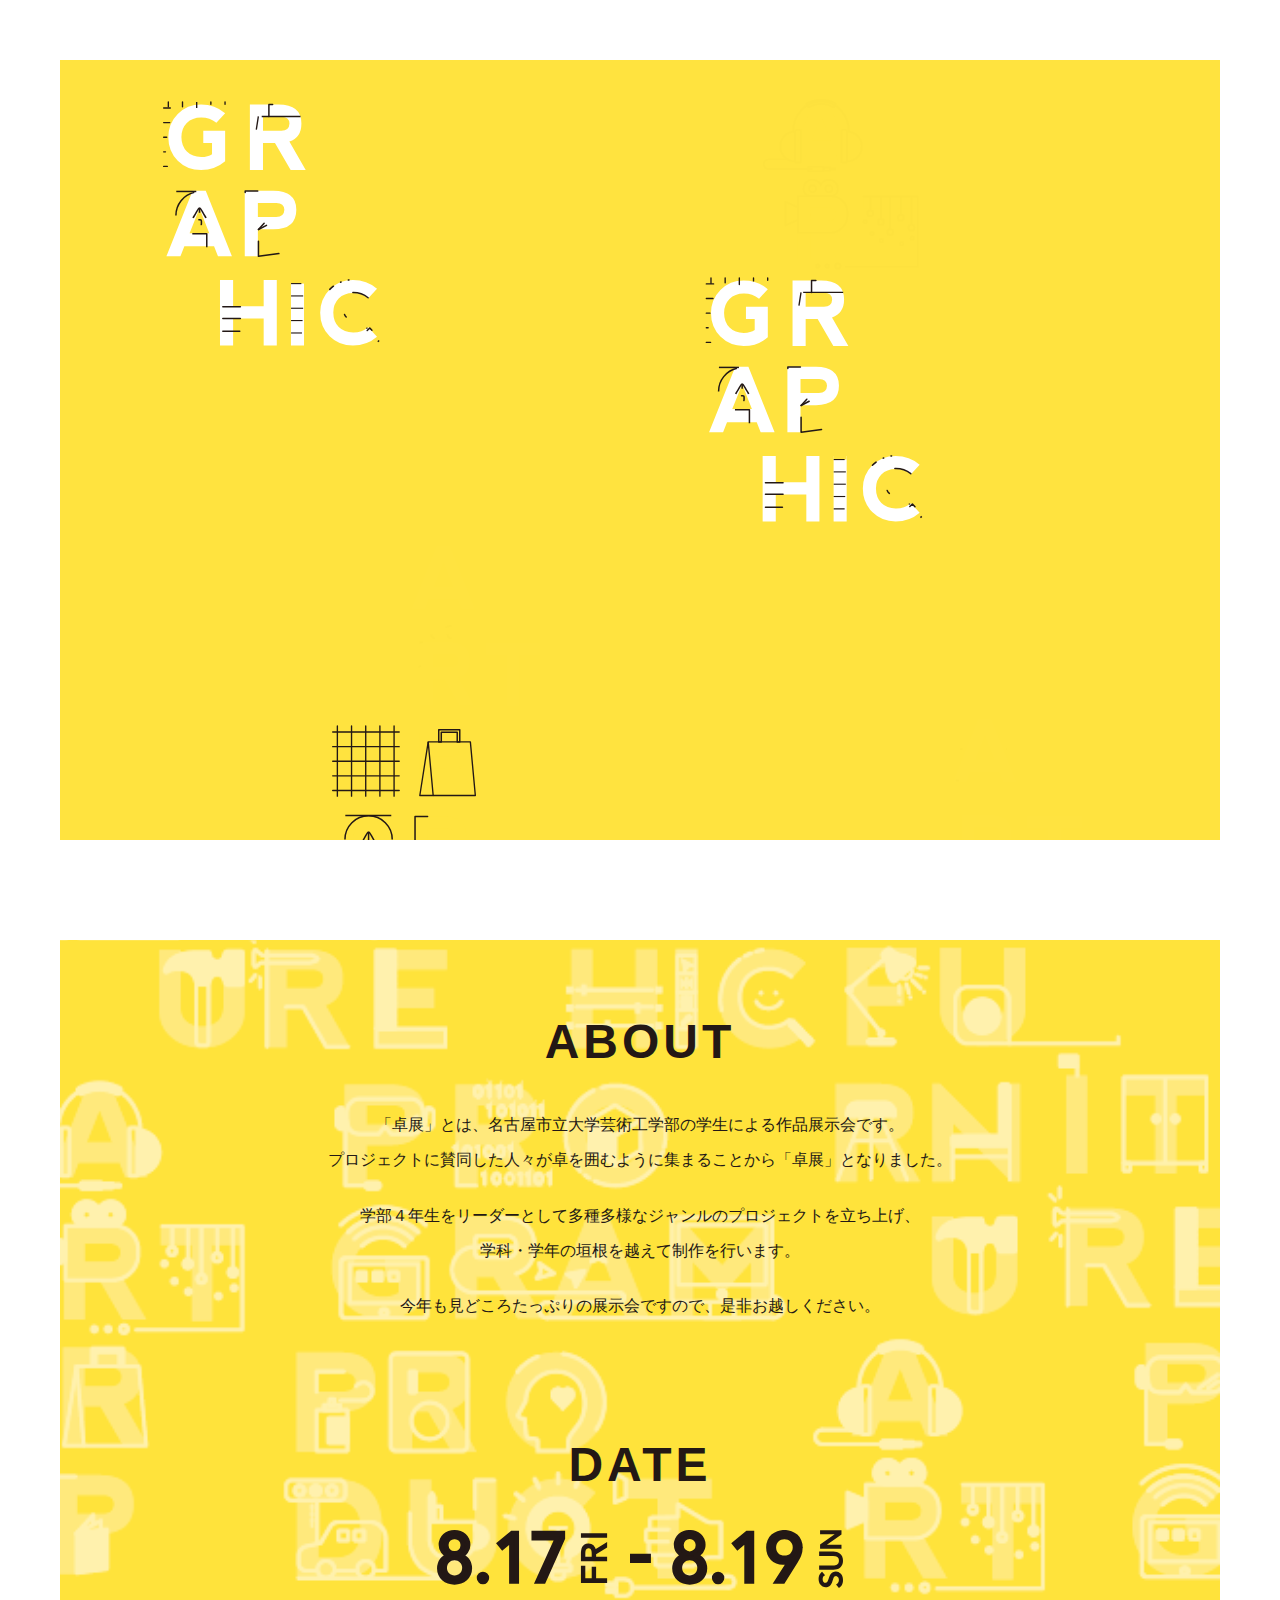
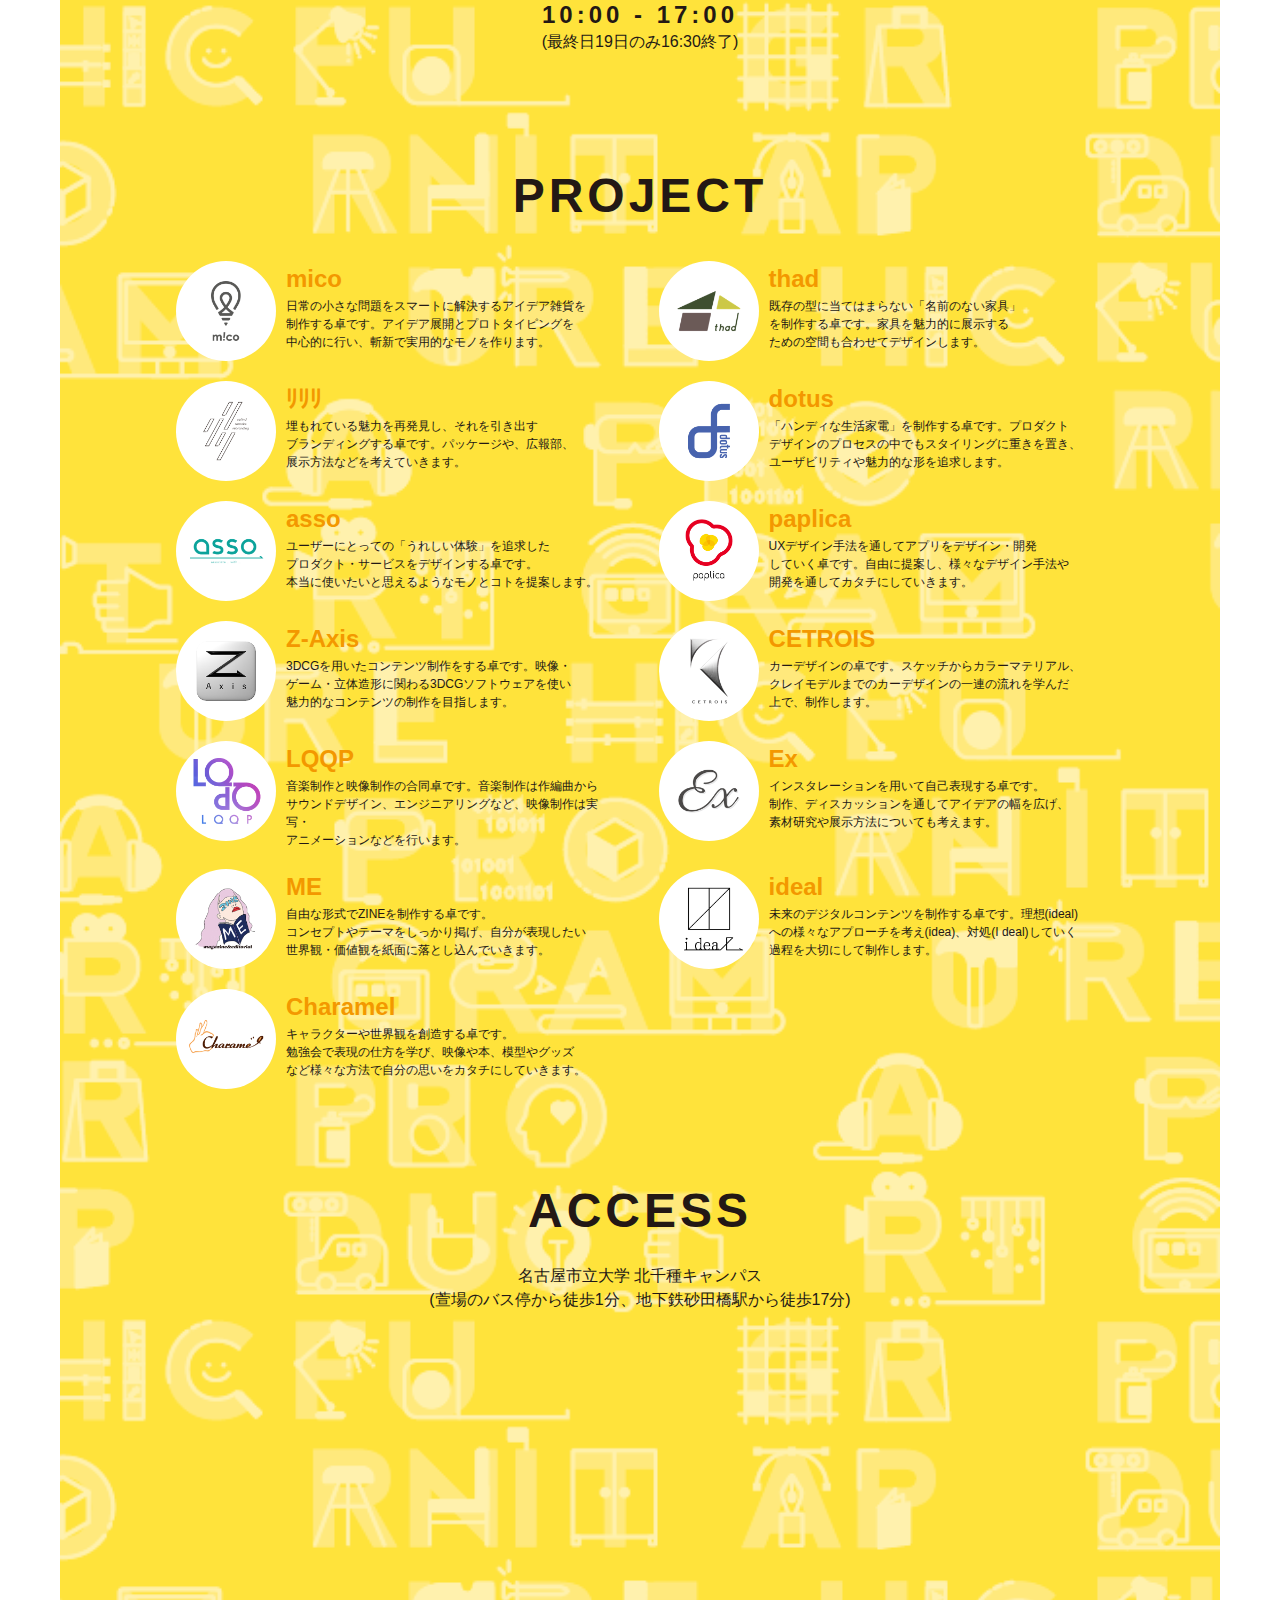
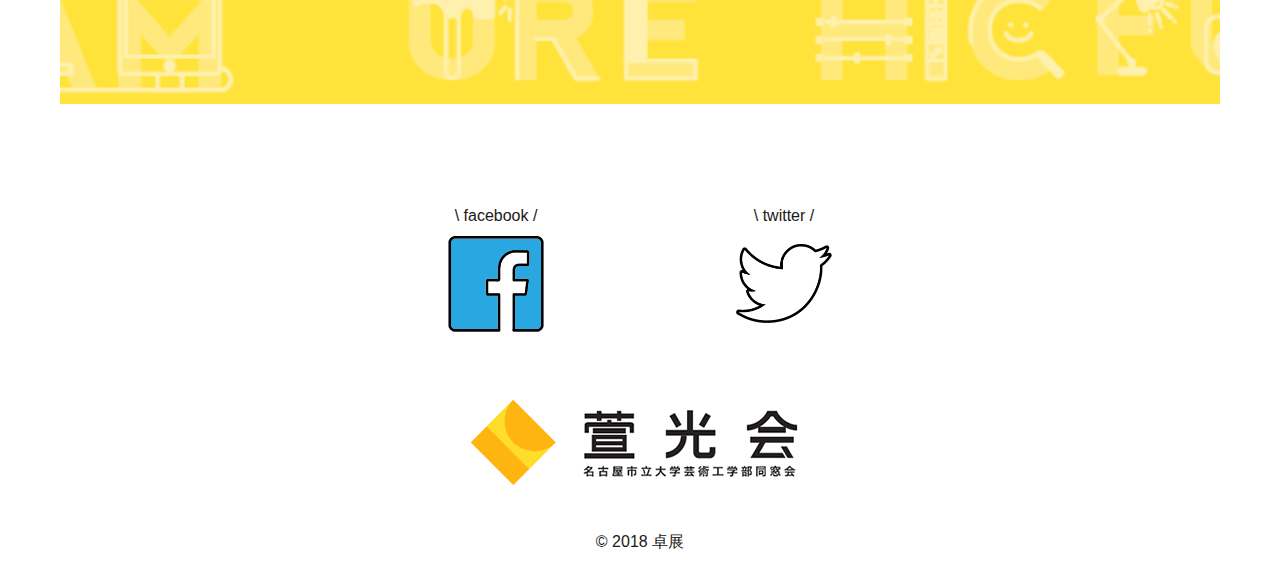
==== commit ca993ed1: "本番用build" ====
--- a/public/index.html
+++ b/public/index.html
@@ -1861,7 +1861,7 @@
         プロジェクトに賛同した人々が卓を囲むように集まることから「卓展」となりました。
       </p>
       <p class="mb20">
-        部４年生をリーダーとして多種多様なジャンルのプロジェクトを立ち上げ、<br class="is-pc">
+        学部４年生をリーダーとして多種多様なジャンルのプロジェクトを立ち上げ、<br class="is-pc">
         学科・学年の垣根を越えて制作を行います。
       </p>
       <p class="mb20">
@@ -1915,7 +1915,7 @@
           <img src="assets/images/logo/rerere.png" alt="リリリ">
         </div>
         <div class="project-detail">
-          <p class="project-title bold-font">リリリ</p>
+          <p class="project-title bold-font">ﾘﾘﾘ</p>
           <p class="project-description">
             埋もれている魅力を再発見し、それを引き出す<br class="is-pc">
             ブランディングする卓です。パッケージや、広報部、<br class="is-pc">
--- a/public/assets/css/style.css
+++ b/public/assets/css/style.css
@@ -1,3 +1,3 @@
 @charset "UTF-8";@font-face{font-family:"GothicBBBPro";src:url(/assets/lib/fonts/A-OTF-GothicBBBPro-Medium.otf) format("opentype"),url(/assets/lib/fonts/A-OTF-GothicBBBPro-Medium.woff) format("woff")}@font-face{font-family:"nevis";src:url(/assets/lib/fonts/nevis.otf) format("opentype"),url(/assets/lib/fonts/nevis.woff) format("woff")}@font-face{font-family:"Toppan";src:url(/assets/lib/fonts/ToppanBunkyuMidashiGothic-ExtraBold.otf) format("opentype"),url(/assets/lib/fonts/ToppanBunkyuMidashiGothic-ExtraBold.woff) format("woff")}
 /*! sanitize.css | CC0 Public Domain | github.com/jonathantneal/sanitize.css */
-:root{-ms-overflow-style:-ms-autohiding-scrollbar;overflow-y:scroll;-webkit-text-size-adjust:100%;text-size-adjust:100%}audio:not([controls]){display:none}details,main,summary{display:block}input[type=number]{width:auto}input[type=search]{-webkit-appearance:textfield}input[type=search]::-webkit-search-cancel-button,input[type=search]::-webkit-search-decoration{-webkit-appearance:none}pre,textarea{overflow:auto}progress{display:inline-block}small{font-size:75%}[hidden],template{display:none}[unselectable]{-webkit-user-select:none;-ms-user-select:none;user-select:none}*,::after,::before{box-sizing:inherit}*{font-size:inherit;line-height:inherit}::after,::before{text-decoration:inherit;vertical-align:inherit}*,::after,::before{border-style:solid;border-width:0}*{margin:0;padding:0}:root{box-sizing:border-box;cursor:default;font:16px/1.5 sans-serif;text-rendering:optimizeLegibility}html{background-color:#fff}a{text-decoration:none}audio,canvas,iframe,img,svg,video{vertical-align:middle}button,input,select,textarea{background-color:transparent;color:inherit;font-family:inherit;font-style:inherit;font-weight:inherit}[type=button],[type=date],[type=datetime-local],[type=datetime],[type=email],[type=month],[type=number],[type=password],[type=reset],[type=search],[type=submit],[type=tel],[type=text],[type=time],[type=url],[type=week],button,select,textarea{min-height:1.5em}code,kbd,pre,samp{font-family:monospace,monospace}nav ol,nav ul{list-style:none}select{-moz-appearance:none;-webkit-appearance:none}select::-ms-expand{display:none}select::-ms-value{color:currentColor}table{border-collapse:collapse;border-spacing:0}textarea{resize:vertical}::selection{background-color:#b3d4fc;text-shadow:none}@media screen{[hidden~=screen]{display:inherit}[hidden~=screen]:not(:active):not(:focus):not(:target){clip:rect(0 0 0 0)!important;position:absolute!important}}body{-webkit-text-size-adjust:100%;text-size-adjust:100%;-webkit-font-smoothing:antialiased;-moz-osx-font-smoothing:grayscale;font-smoothing:antialiased;text-rendering:auto;font-size:16px;font-family:"GothicBBBPro","游ゴシック",YuGothic,"ヒラギノ角ゴ ProN W3","Hiragino Kaku Gothic ProN","メイリオ",Meiryo,sans-serif;color:#231815;background-color:#fff}.english-font{font-family:"nevis"!important;letter-spacing:4px;line-height:.9}.bold-font{font-family:"Toppan"!important}.text-center{text-align:center}.text-left{text-align:left}.text-right{text-align:right}.text-xsmall{font-size:10px}.text-small{font-size:14px}.text-middle{font-size:16px}.text-large{font-size:20px}.text-xlarge{font-size:24px}.text-xxlarge{font-size:36px}.text-xxxlarge{font-size:48px}.text-strong{font-weight:700}.text-underline{text-decoration:underline}.text-white{color:#fff}.text-yellow{color:#ffe33f}.text-orange{color:#f39800}.text-blue{color:#2ea7e0}.mb8{margin-bottom:8px}.mb12{margin-bottom:12px}.mb20{margin-bottom:20px}.mb40{margin-bottom:40px}.mt8{margin-top:8px}.l-left{float:left}.l-right{float:right}.l-relative{position:relative}.l-absolute{position:absolute}.l-centerX,.l-centerY{position:absolute;top:50%}.l-centerX{transform:translate(-50% -50%);left:50%;transform:translateX(-50%)}.l-centerY{transform:translateY(-50%)}@media (min-width:780px){.is-pc{display:block}.is-pc-ib{display:inline-block}.is-sp,.is-sp-ib{display:none!important}}@media (max-width:780px){.is-pc,.is-pc-ib{display:none!important}.is-sp{display:block}.is-sp-ib{display:inline-block}}.clearfix{zoom:1}.clearfix:after,.clearfix:before{content:" ";display:table}.clearfix:after{clear:both}.mv-container .mv-content:after,.mv-container .mv-content:before,.mv-container:after,.mv-container:before{content:"";background:#fff;position:absolute;display:block;z-index:1}.mv-container:before{height:60px;width:100vw;left:0;top:0}.mv-container:after{width:60px;height:100vh;right:0;top:0}.mv-container .mv-content{width:100vw;height:100vh;background-color:#ffe33f}.mv-container .mv-content:before{height:60px;width:100vw;bottom:0;left:0}.mv-container .mv-content:after{width:60px;height:100vh;top:0;left:0}.mv-container .mv-content .mv-title{top:32px;left:44px;z-index:2}.mv-container .mv-content .mv-logo{width:150px;right:36px;top:32px;z-index:2}.mv-container .mv-content .mv-logo::before{content:"";position:absolute;right:24px;top:28px;width:120px;height:340px;background-color:#ffe33f;z-index:2}.mv-container .mv-content .mv-logo img{width:150px;height:auto;position:absolute;right:0;left:0;z-index:5}.mv-container .mv-content .mv-background{width:100vw;height:100vh;padding:20px;overflow:hidden;position:relative}.mv-container .mv-content .mv-background svg{position:absolute;bottom:0;left:50%;transform:translateX(-50%);width:100vw;height:auto}.mv-container .mv-content .mv-detail{position:absolute;bottom:32px;left:44px;z-index:5}.mv-container .mv-content .mv-detail:after{content:"";bottom:28px;left:16px;width:386px;height:150px;position:absolute;background-color:#ffe33f;z-index:-1}.mv-container .mv-content .mv-detail .mv-detail-container .date{height:52px}.mv-container .mv-content .mv-detail .mv-detail-container .date img{height:100%}.mv-container .mv-content .mv-detail .mv-detail-container .time{letter-spacing:-2.5px}@media (max-width:780px){.mv-container .mv-content:before,.mv-container:before{height:20px}.mv-container .mv-content:after,.mv-container:after{width:20px}.mv-container .mv-content .mv-logo{width:100px;right:10px;top:10px;z-index:2}.mv-container .mv-content .mv-logo::before{right:10px;top:10px;width:90px;height:230px}.mv-container .mv-content .mv-logo img{width:100px;height:auto;position:absolute;right:0;left:0}.mv-container .mv-content .mv-background{width:100vw;height:100vh;overflow:hidden}.mv-container .mv-content .mv-background svg{position:absolute;top:50%;left:50%;transform:translate(-50%,-50%);width:auto;height:100vh}.mv-container .mv-content .sp-mv-title{bottom:0;left:10px;font-family:"nevis";font-weight:400;font-size:24px;z-index:4}.mv-container .mv-content .sp-mv-title:after{content:"";bottom:20px;left:10px;width:100%;height:10px;position:absolute;background-color:#ffe33f;z-index:-1}}.about-container{width:calc(100% - 120px);margin:40px auto;padding:40px 0 80px;background-image:url(../images/about-background.png);background-size:contain;background-repeat:repeat}.about-container h2{font-family:"nevis";font-size:48px;text-align:center;position:relative;letter-spacing:4px;margin:28px auto 20px;width:28%;line-height:1.4}.about-container .container{padding:12px 0 40px}.about-container .container .about-text{line-height:2.2}.about-container .container .about-date{margin:0 auto 40px;text-align:center}.about-container .container .about-date img{width:35%;margin-bottom:16px}.about-container .gmap{height:300px}.about-container .gmap iframe{width:80%;margin-left:10%;height:300px}.project-container{padding:0 10%;display:flex;justify-content:space-between;flex-wrap:wrap}.project-container .project-block{width:48%;display:flex;margin-bottom:20px}.project-container .project-block .project-icon{width:100px;height:100px;padding:10px;margin-right:10px;background-color:#fff;border-radius:50%}.project-container .project-block .project-icon img{width:100%;height:100%}.project-container .project-block .project-detail{flex:1;-webkit-flex:1}.project-container .project-block .project-detail .project-title{color:#f39800;font-family:"nevis";font-weight:700;font-size:24px}.project-container .project-block .project-detail .project-description{font-size:12px}@media (max-width:780px){.project-container{padding:10px 0 0;display:block}.project-container .project-block,.project-container .project-block .project-icon img{width:100%}.project-container .project-block .project-icon{width:60px;height:60px;padding:6px}.project-container .project-block .project-detail{flex:1;-webkit-flex:1}.project-container .project-block .project-detail .project-title{font-size:24px;line-height:24px;margin-bottom:4px}}footer{margin-top:100px}footer .sns-container{margin:0 auto 40px;width:45%;display:flex;justify-content:space-around}footer .sns-container a{display:block;width:96px;height:auto}footer .sns-container a p{color:#231815;text-align:center;margin-bottom:8px}footer,footer .sns-container a img{width:100%}footer .sponser-container{width:100%;text-align:center}footer .sponser-container a img{margin:0 auto}footer .copy{text-align:center;padding:20px 0}@media (max-width:780px){.about-container{width:calc(100% - 40px);margin:80px auto 0;padding:40px 0;background-image:url(../images/about-background.png);background-size:contain;background-repeat:repeat-y}.about-container h2{width:80%;line-height:1;font-size:32px;background:linear-gradient(transparent 70%,#f39800 30%)}.about-container .container{padding:0 4%}.about-container .container .about-text{line-height:1.4}.about-container .container .about-date img{width:90%;margin-bottom:16px}footer .sns-container{margin:0 auto 40px;width:80%}footer .sns-container a{display:block;width:100px;height:auto}footer .sns-container a p{color:#231815;text-align:center;margin-bottom:8px}footer .sns-container a img{width:60%;margin-left:20%}footer .sponser-container{width:100%}footer .sponser-container a img{margin:0 auto;width:80%}}.icon{display:inline-block;background-repeat:no-repeat}.icon.icon-web-navigation-line-craft-1-109681,.icon.icon-web-navigation-line-craft-2-109682{background-image:url(../images/icon.png);background-position:0 0;background-size:1540px 1026px;width:512px;height:512px}.icon.icon-web-navigation-line-craft-2-109682{background-position:-514px 0}.icon.icon-web-navigation-line-craft-3-109688,.icon.icon-web-navigation-line-craft-4-109689,.icon.icon-web-navigation-line-craft-5-109690{background-image:url(../images/icon.png);background-position:0 -514px;background-size:1540px 1026px;width:512px;height:512px}.icon.icon-web-navigation-line-craft-4-109689,.icon.icon-web-navigation-line-craft-5-109690{background-position:-514px -514px}.icon.icon-web-navigation-line-craft-5-109690{background-position:-1028px 0}+:root{-ms-overflow-style:-ms-autohiding-scrollbar;overflow-y:scroll;-webkit-text-size-adjust:100%;text-size-adjust:100%}audio:not([controls]){display:none}details,main,summary{display:block}input[type=number]{width:auto}input[type=search]{-webkit-appearance:textfield}input[type=search]::-webkit-search-cancel-button,input[type=search]::-webkit-search-decoration{-webkit-appearance:none}pre,textarea{overflow:auto}progress{display:inline-block}small{font-size:75%}[hidden],template{display:none}[unselectable]{-webkit-user-select:none;-ms-user-select:none;user-select:none}*,::after,::before{box-sizing:inherit}*{font-size:inherit;line-height:inherit}::after,::before{text-decoration:inherit;vertical-align:inherit}*,::after,::before{border-style:solid;border-width:0}*{margin:0;padding:0}:root{box-sizing:border-box;cursor:default;font:16px/1.5 sans-serif;text-rendering:optimizeLegibility}html{background-color:#fff}a{text-decoration:none}audio,canvas,iframe,img,svg,video{vertical-align:middle}button,input,select,textarea{background-color:transparent;color:inherit;font-family:inherit;font-style:inherit;font-weight:inherit}[type=button],[type=date],[type=datetime-local],[type=datetime],[type=email],[type=month],[type=number],[type=password],[type=reset],[type=search],[type=submit],[type=tel],[type=text],[type=time],[type=url],[type=week],button,select,textarea{min-height:1.5em}code,kbd,pre,samp{font-family:monospace,monospace}nav ol,nav ul{list-style:none}select{-moz-appearance:none;-webkit-appearance:none}select::-ms-expand{display:none}select::-ms-value{color:currentColor}table{border-collapse:collapse;border-spacing:0}textarea{resize:vertical}::selection{background-color:#b3d4fc;text-shadow:none}@media screen{[hidden~=screen]{display:inherit}[hidden~=screen]:not(:active):not(:focus):not(:target){clip:rect(0 0 0 0)!important;position:absolute!important}}body{-webkit-text-size-adjust:100%;text-size-adjust:100%;-webkit-font-smoothing:antialiased;-moz-osx-font-smoothing:grayscale;font-smoothing:antialiased;text-rendering:auto;font-size:16px;font-family:"GothicBBBPro","游ゴシック",YuGothic,"ヒラギノ角ゴ ProN W3","Hiragino Kaku Gothic ProN","メイリオ",Meiryo,sans-serif;color:#231815;background-color:#fff}.english-font{font-family:"nevis",sans-serif!important;letter-spacing:4px;line-height:.9;font-weight:700}.bold-font{font-family:"Toppan",sans-serif!important}.text-center{text-align:center}.text-left{text-align:left}.text-right{text-align:right}.text-xsmall{font-size:10px}.text-small{font-size:14px}.text-middle{font-size:16px}.text-large{font-size:20px}.text-xlarge{font-size:24px}.text-xxlarge{font-size:36px}.text-xxxlarge{font-size:48px}.text-strong{font-weight:700}.text-underline{text-decoration:underline}.text-white{color:#fff}.text-yellow{color:#ffe33f}.text-orange{color:#f39800}.text-blue{color:#2ea7e0}.mb8{margin-bottom:8px}.mb12{margin-bottom:12px}.mb20{margin-bottom:20px}.mb40{margin-bottom:40px}.mt8{margin-top:8px}.l-left{float:left}.l-right{float:right}.l-relative{position:relative}.l-absolute{position:absolute}.l-centerX,.l-centerY{position:absolute;top:50%}.l-centerX{transform:translate(-50% -50%);left:50%;transform:translateX(-50%)}.l-centerY{transform:translateY(-50%)}@media (min-width:780px){.is-pc{display:block}.is-pc-ib{display:inline-block}.is-sp,.is-sp-ib{display:none!important}}@media (max-width:780px){.is-pc,.is-pc-ib{display:none!important}.is-sp{display:block}.is-sp-ib{display:inline-block}}.clearfix{zoom:1}.clearfix:after,.clearfix:before{content:" ";display:table}.clearfix:after{clear:both}.mv-container .mv-content:after,.mv-container .mv-content:before,.mv-container:after,.mv-container:before{content:"";background:#fff;position:absolute;display:block;z-index:1}.mv-container:before{height:60px;width:100vw;left:0;top:0}.mv-container:after{width:60px;height:100vh;right:0;top:0}.mv-container .mv-content{width:100vw;height:100vh;background-color:#ffe33f}.mv-container .mv-content:before{height:60px;width:100vw;bottom:0;left:0}.mv-container .mv-content:after{width:60px;height:100vh;top:0;left:0}.mv-container .mv-content .mv-title{top:32px;left:44px;z-index:2}.mv-container .mv-content .mv-logo{width:150px;right:36px;top:32px;z-index:2}.mv-container .mv-content .mv-logo::before{content:"";position:absolute;right:24px;top:28px;width:120px;height:340px;background-color:#ffe33f;z-index:2}.mv-container .mv-content .mv-logo img{width:150px;height:auto;position:absolute;right:0;left:0;z-index:5}.mv-container .mv-content .mv-background{width:100vw;height:100vh;padding:20px;overflow:hidden;position:relative}.mv-container .mv-content .mv-background svg{position:absolute;bottom:0;left:50%;transform:translateX(-50%);width:100vw;height:auto}.mv-container .mv-content .mv-detail{position:absolute;bottom:32px;left:44px;z-index:5}.mv-container .mv-content .mv-detail:after{content:"";bottom:28px;left:16px;width:386px;height:150px;position:absolute;background-color:#ffe33f;z-index:-1}.mv-container .mv-content .mv-detail .mv-detail-container .date{height:52px}.mv-container .mv-content .mv-detail .mv-detail-container .date img{height:100%}.mv-container .mv-content .mv-detail .mv-detail-container .time{letter-spacing:-2.5px}@media (max-width:780px){.mv-container .mv-content:before,.mv-container:before{height:20px}.mv-container .mv-content:after,.mv-container:after{width:20px}.mv-container .mv-content .mv-logo{width:100px;right:10px;top:10px;z-index:2}.mv-container .mv-content .mv-logo::before{right:10px;top:10px;width:90px;height:230px}.mv-container .mv-content .mv-logo img{width:100px;height:auto;position:absolute;right:0;left:0}.mv-container .mv-content .mv-background{width:100vw;height:100vh;overflow:hidden}.mv-container .mv-content .mv-background svg{position:absolute;top:50%;left:50%;transform:translate(-50%,-50%);width:auto;height:100vh}.mv-container .mv-content .sp-mv-title{bottom:0;left:10px;font-size:24px;z-index:4}.mv-container .mv-content .sp-mv-title p{font-family:"nevis",sans-serif!important;font-weight:700!important}.mv-container .mv-content .sp-mv-title:after{content:"";bottom:20px;left:10px;width:100%;height:10px;position:absolute;background-color:#ffe33f;z-index:-1}}.about-container{width:calc(100% - 120px);margin:40px auto;padding:40px 0 80px;background-image:url(../images/about-background.png);background-size:contain;background-repeat:repeat}.about-container h2{font-family:"nevis",sans-serif;font-size:48px;text-align:center;position:relative;letter-spacing:4px;margin:28px auto 20px;width:28%;line-height:1.4}.about-container .container{padding:12px 0 40px}.about-container .container .about-text{line-height:2.2}.about-container .container .about-date{margin:0 auto 40px;text-align:center}.about-container .container .about-date img{width:35%;margin-bottom:16px}.about-container .gmap{height:300px}.about-container .gmap iframe{width:80%;margin-left:10%;height:300px}.project-container{padding:0 10%;display:flex;justify-content:space-between;flex-wrap:wrap}.project-container .project-block{width:48%;display:flex;margin-bottom:20px}.project-container .project-block .project-icon{width:100px;height:100px;padding:10px;margin-right:10px;background-color:#fff;border-radius:50%}.project-container .project-block .project-icon img{width:100%;height:100%}.project-container .project-block .project-detail{flex:1;-webkit-flex:1}.project-container .project-block .project-detail .project-title{color:#f39800;font-family:"nevis",sans-serif;font-weight:700;font-size:24px}.project-container .project-block .project-detail .project-description{font-size:12px}@media (max-width:780px){.project-container{padding:10px 0 0;display:block}.project-container .project-block,.project-container .project-block .project-icon img{width:100%}.project-container .project-block .project-icon{width:60px;height:60px;padding:6px}.project-container .project-block .project-detail{flex:1;-webkit-flex:1}.project-container .project-block .project-detail .project-title{font-size:24px;line-height:24px;margin-bottom:4px}}footer{margin-top:100px}footer .sns-container{margin:0 auto 40px;width:45%;display:flex;justify-content:space-around}footer .sns-container a{display:block;width:96px;height:auto}footer .sns-container a p{color:#231815;text-align:center;margin-bottom:8px}footer,footer .sns-container a img{width:100%}footer .sponser-container{width:100%;text-align:center}footer .sponser-container a img{margin:0 auto}footer .copy{text-align:center;padding:20px 0}@media (max-width:780px){.about-container{width:calc(100% - 40px);margin:80px auto 0;padding:40px 0;background-image:url(../images/about-background.png);background-size:contain;background-repeat:repeat-y}.about-container h2{width:80%;line-height:1;font-size:32px;background:linear-gradient(transparent 70%,#f39800 30%)}.about-container .container{padding:0 4%}.about-container .container .about-text{line-height:1.4}.about-container .container .about-date img{width:90%;margin-bottom:16px}footer .sns-container{margin:0 auto 40px;width:80%}footer .sns-container a{display:block;width:100px;height:auto}footer .sns-container a p{color:#231815;text-align:center;margin-bottom:8px}footer .sns-container a img{width:60%;margin-left:20%}footer .sponser-container{width:100%}footer .sponser-container a img{margin:0 auto;width:80%}}.icon{display:inline-block;background-repeat:no-repeat}.icon.icon-web-navigation-line-craft-1-109681,.icon.icon-web-navigation-line-craft-2-109682{background-image:url(../images/icon.png);background-position:0 0;background-size:1540px 1026px;width:512px;height:512px}.icon.icon-web-navigation-line-craft-2-109682{background-position:-514px 0}.icon.icon-web-navigation-line-craft-3-109688,.icon.icon-web-navigation-line-craft-4-109689,.icon.icon-web-navigation-line-craft-5-109690{background-image:url(../images/icon.png);background-position:0 -514px;background-size:1540px 1026px;width:512px;height:512px}.icon.icon-web-navigation-line-craft-4-109689,.icon.icon-web-navigation-line-craft-5-109690{background-position:-514px -514px}.icon.icon-web-navigation-line-craft-5-109690{background-position:-1028px 0}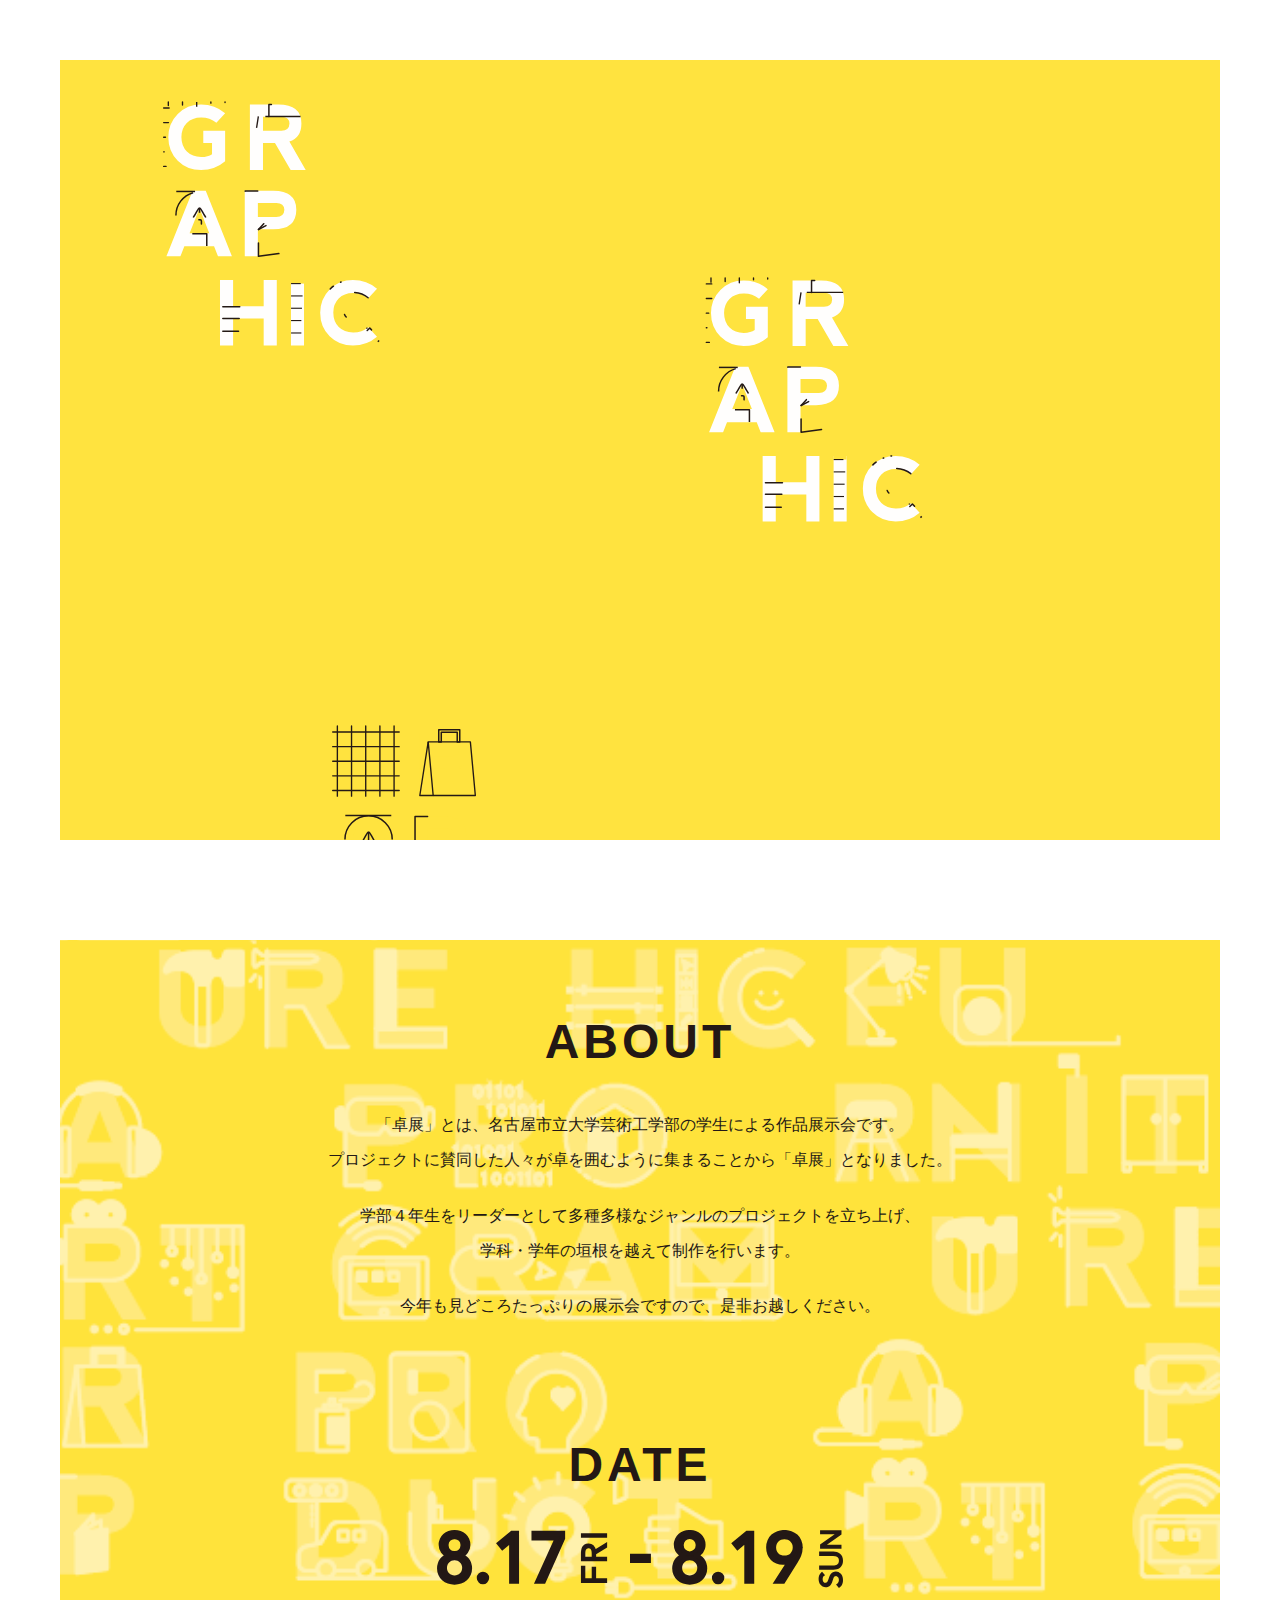
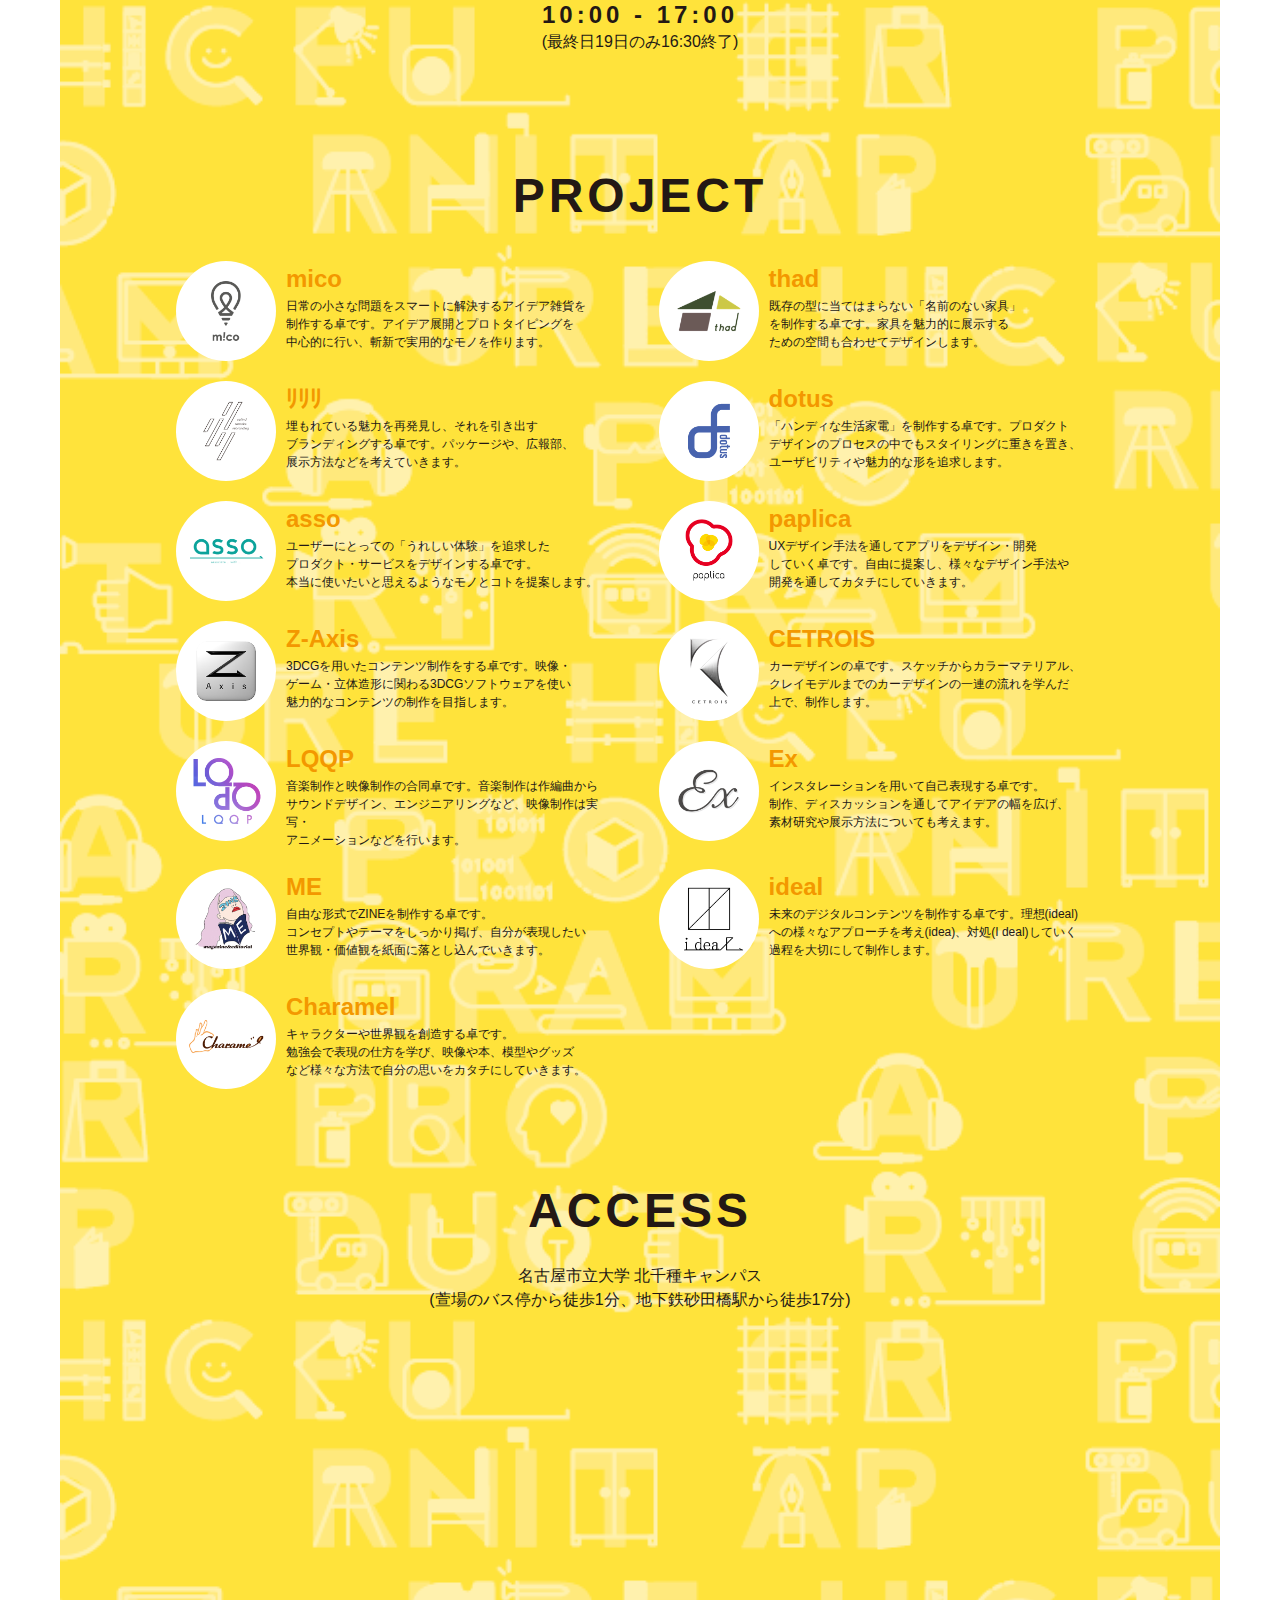
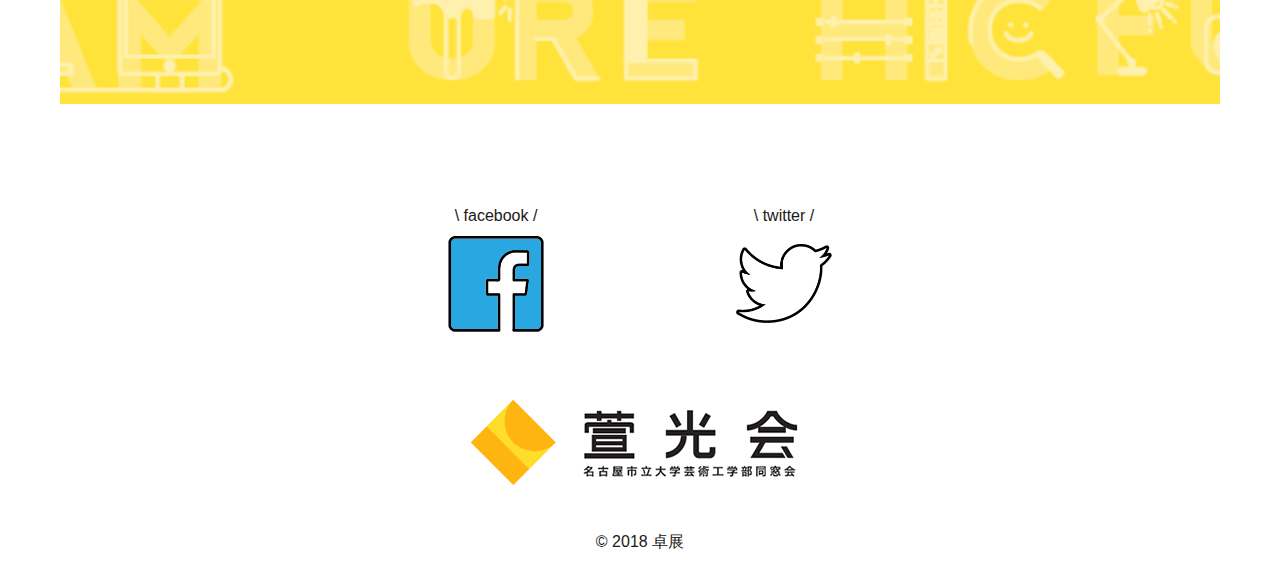
==== commit 8b15cec0: "https化" ====
--- a/public/index.html
+++ b/public/index.html
@@ -20,11 +20,14 @@
 <meta property="og:url" content="https://geiko-takuten.com/">
 <meta property="og:site_name" content="卓展2018">
 <meta property="og:type" content="website">
-<meta property="og:image" content="assets/images/favicon.ico">
-
-<link rel="shortcut icon" href="assets/images/favicon.ico">
-<link rel="apple-touch-icon-precomposed" href="assets/images/favicon.ico">
+<meta property="og:image" content="https://geiko-takuten.com/assets/images/thumb.png">
+<link rel="shortcut icon" href="https://geiko-takuten.com/assets/images/favicon.ico">
+<link rel="apple-touch-icon-precomposed" href="https://geiko-takuten.com/assets/images/thumb.png">
 <link rel="stylesheet" href="assets/css/style.css">
+<link rel="canonical" href="https://geiko-takuten.com/">
+
+<meta name="twitter:card" content="summary_large_image" />
+<meta name="twitter:image" content="https://geiko-takuten.com/assets/images/thumb.png" />
 
 <script> document.documentElement.className = document.documentElement.className.replace("no-js","js");</script>
 
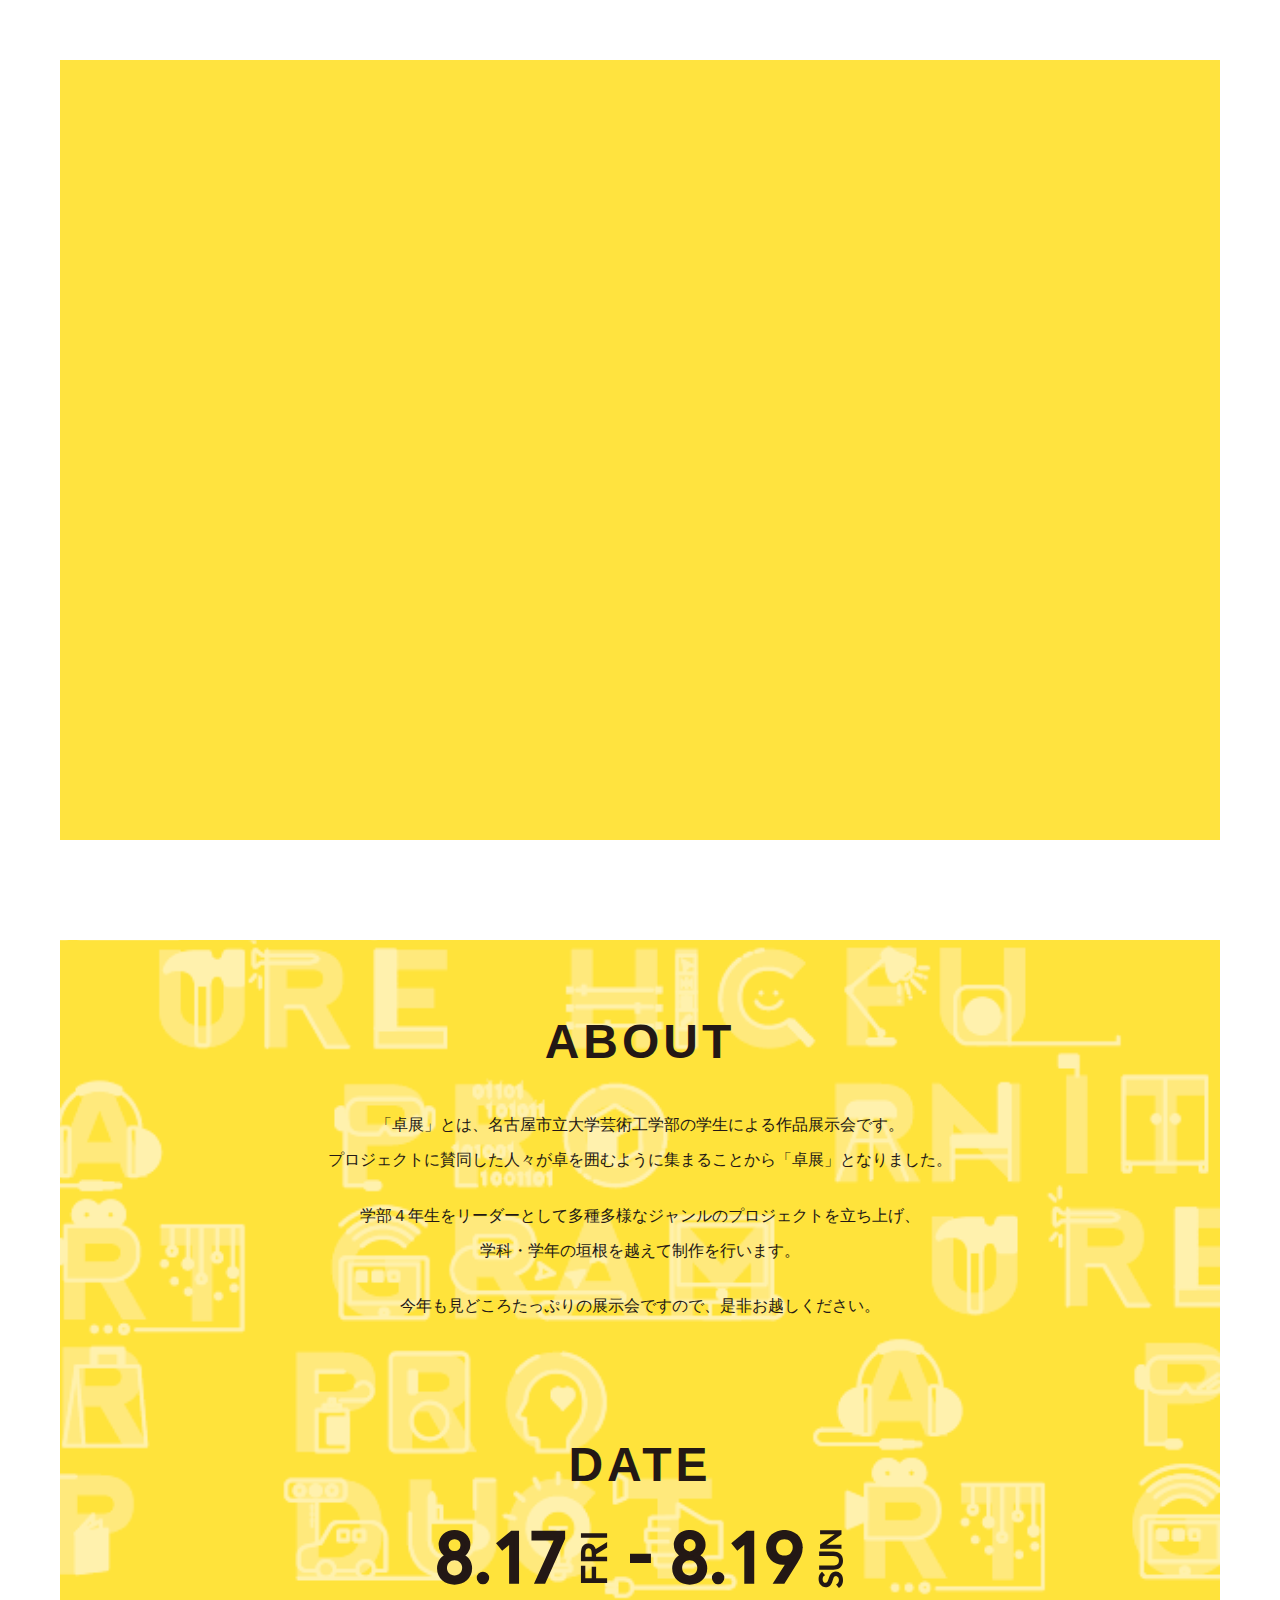
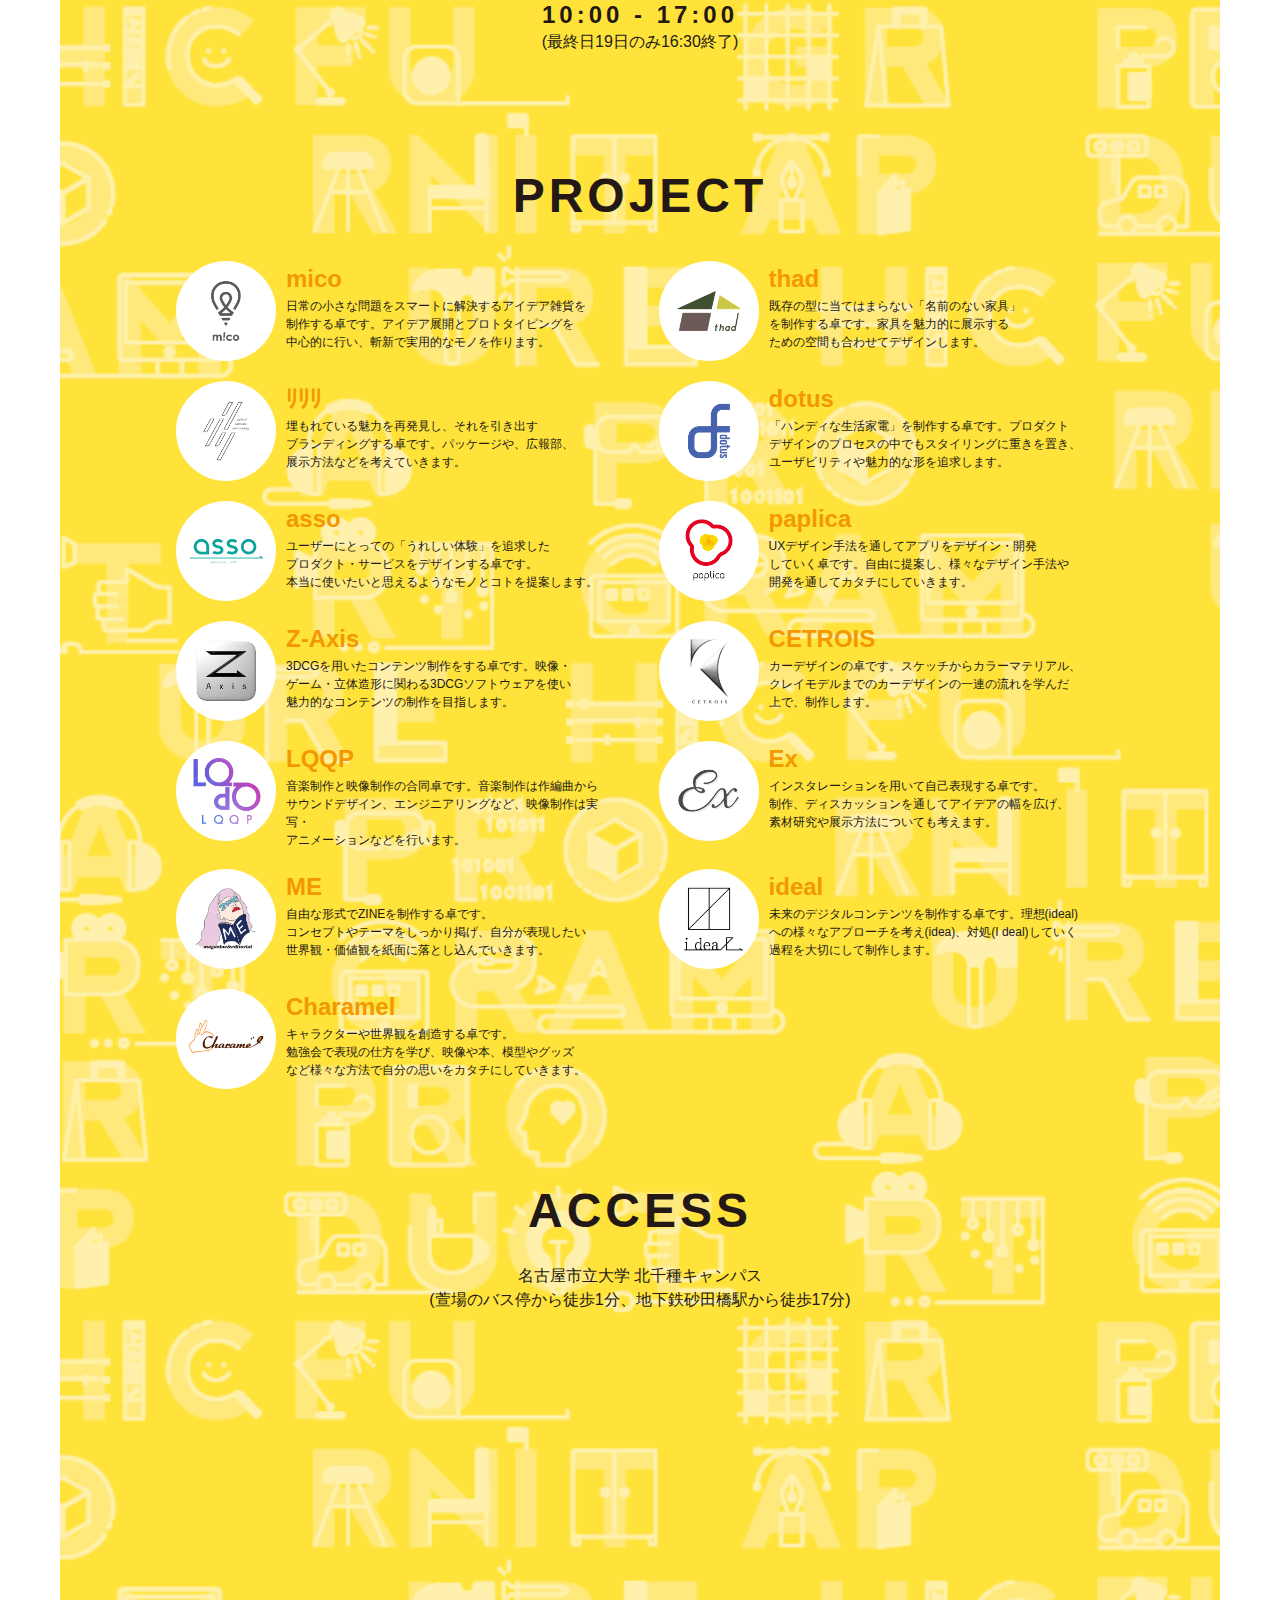
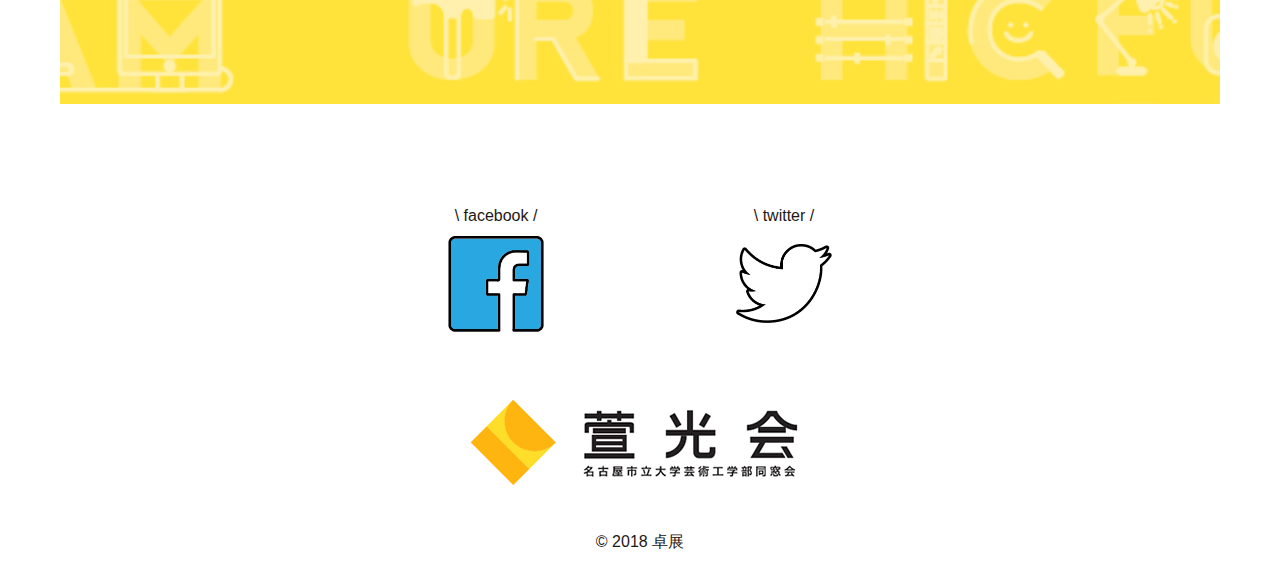
==== commit e7573b64: "画像圧縮" ====
--- a/public/index.html
+++ b/public/index.html
@@ -32,8 +32,8 @@
 <script> document.documentElement.className = document.documentElement.className.replace("no-js","js");</script>
 
 <!-- script -->
-<script src="assets/lib/jsPlugins/jquery.min.js"></script>
-<script src="assets/lib/jsPlugins/vivus.min.js"></script>
+<script src="assets/lib/jsPlugins/jquery.min.js" async></script>
+<script src="assets/lib/jsPlugins/vivus.min.js" async></script>
 <script src="assets/js/app.js" async></script>
 
 </head>
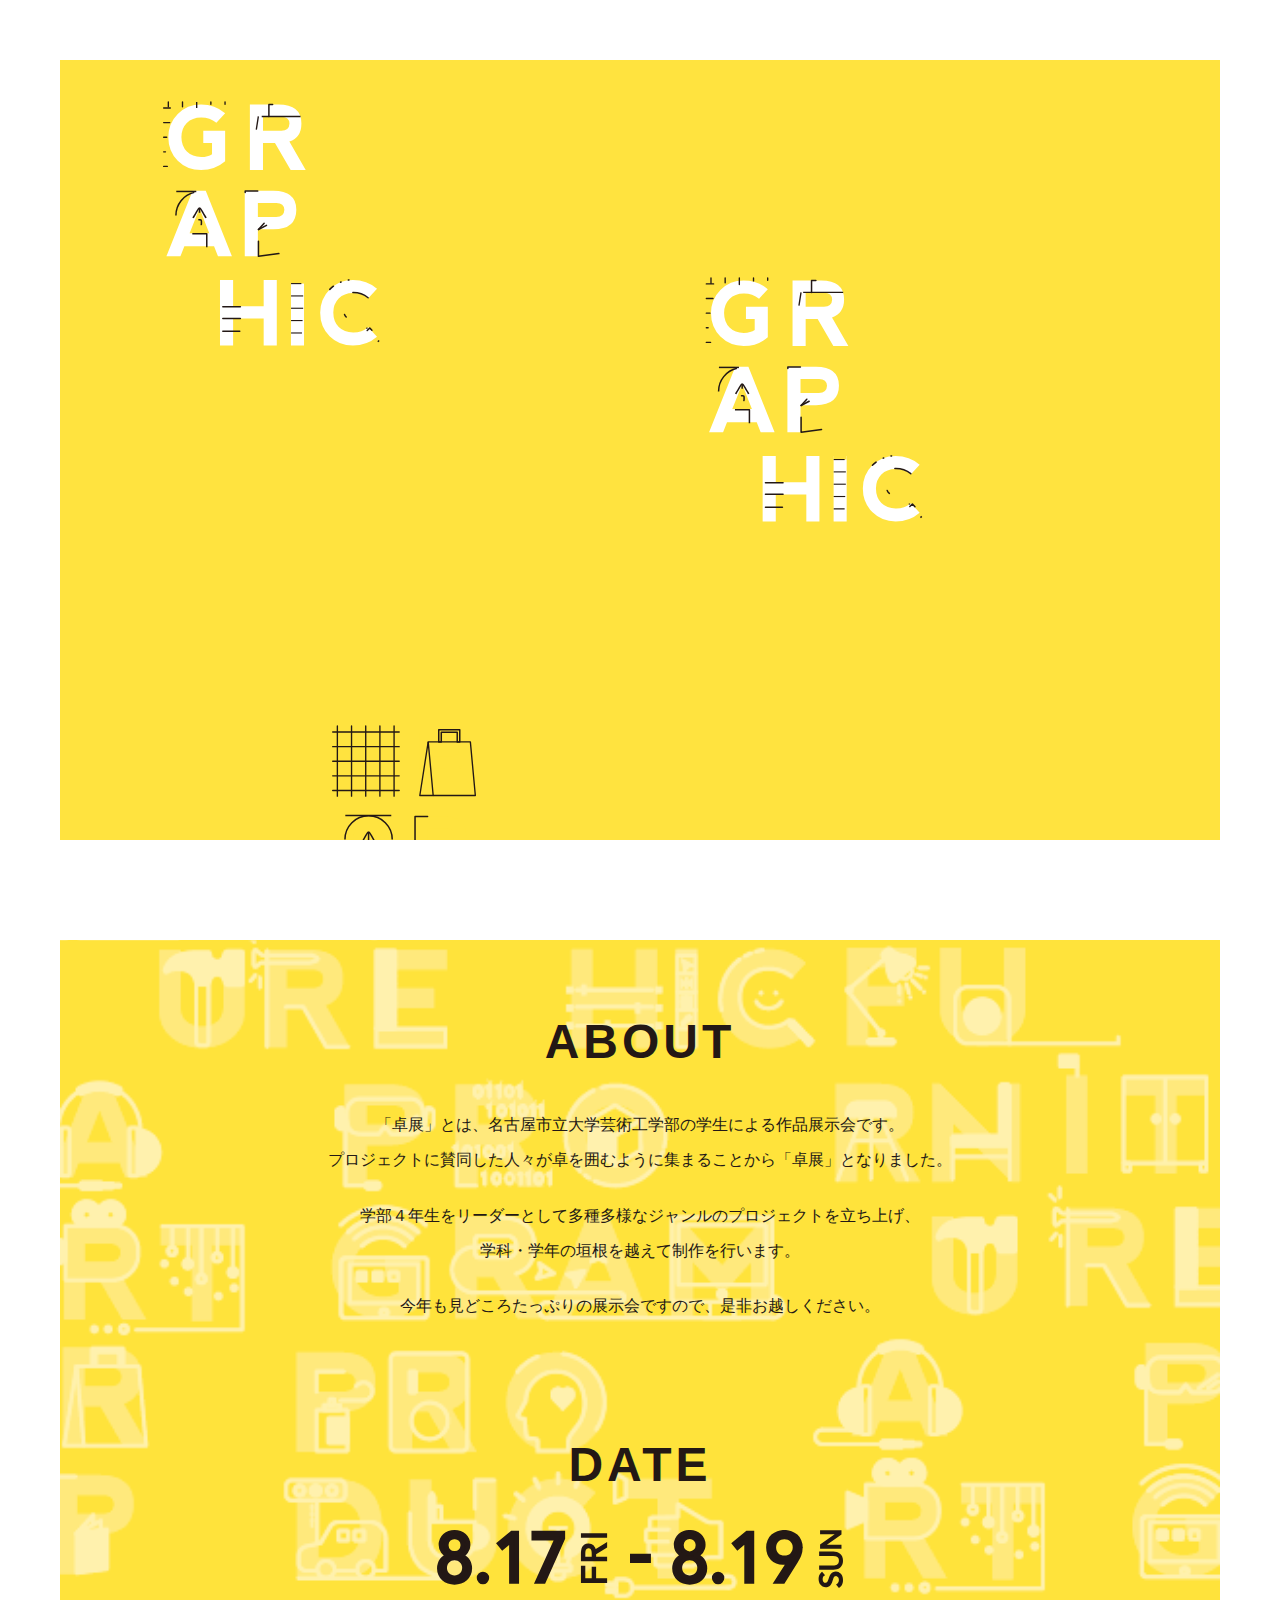
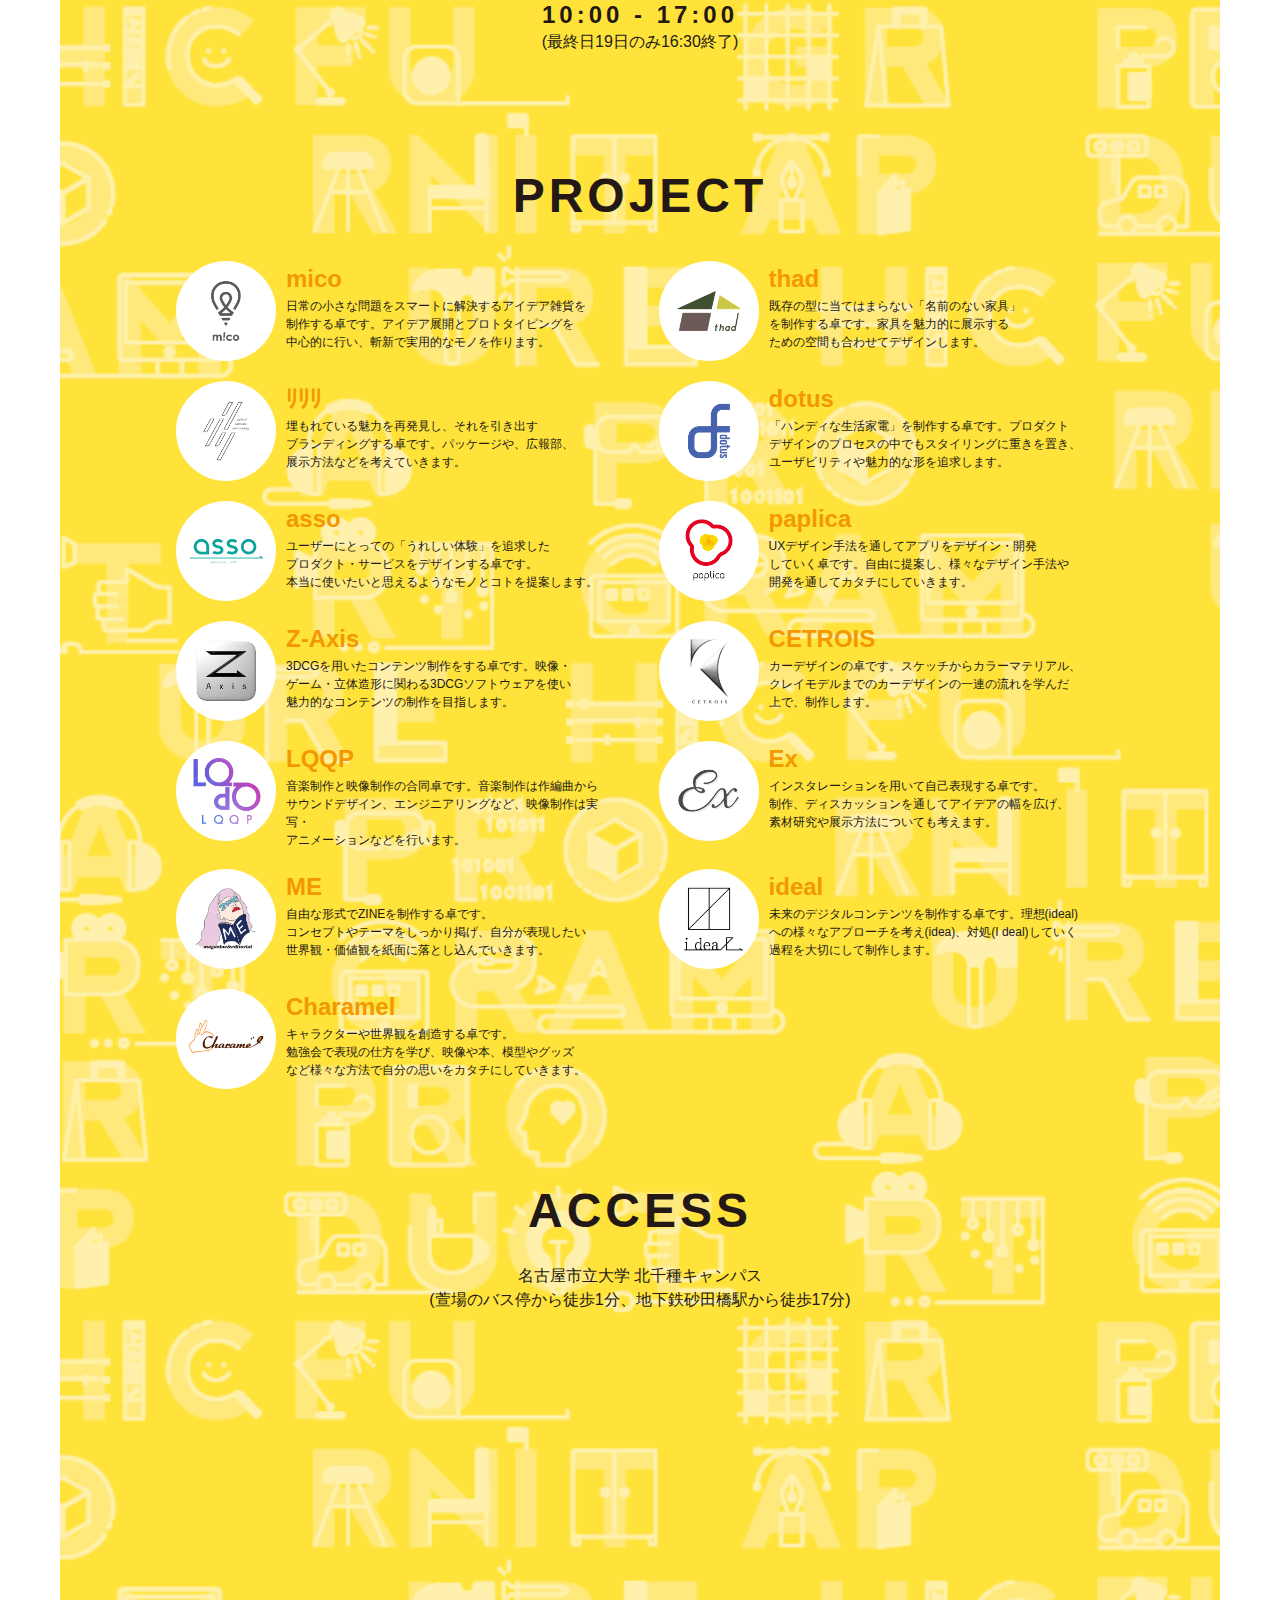
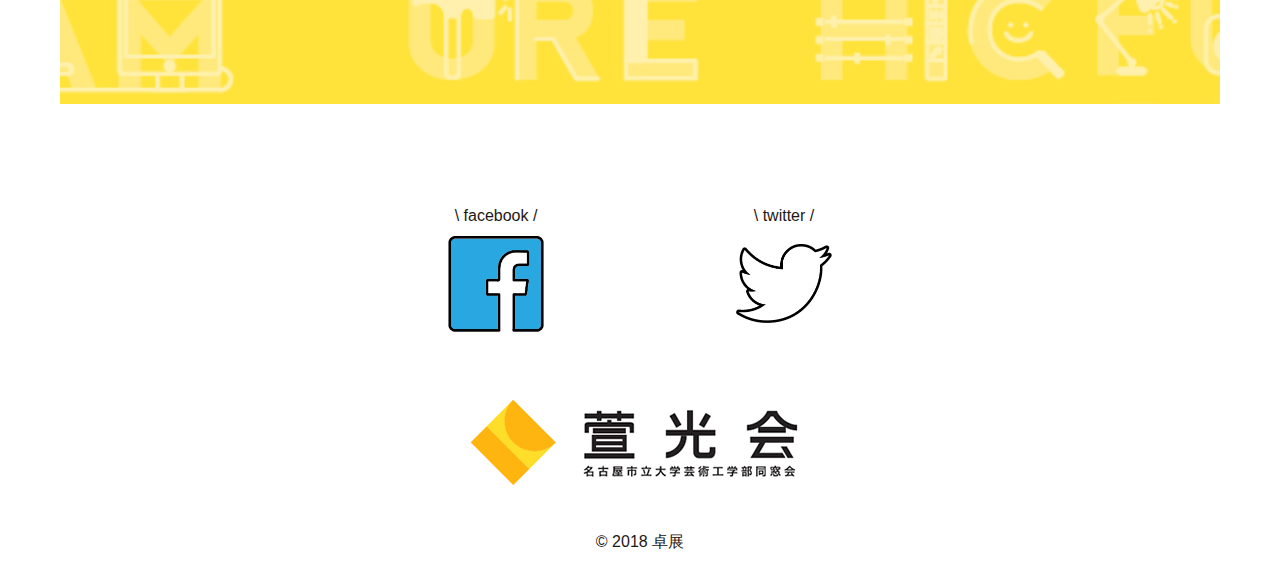
==== commit 1666dc30: "本番用ビルド" ====
--- a/public/index.html
+++ b/public/index.html
@@ -32,8 +32,8 @@
 <script> document.documentElement.className = document.documentElement.className.replace("no-js","js");</script>
 
 <!-- script -->
-<script src="assets/lib/jsPlugins/jquery.min.js" async></script>
-<script src="assets/lib/jsPlugins/vivus.min.js" async></script>
+<script src="assets/lib/jsPlugins/jquery.min.js"></script>
+<script src="assets/lib/jsPlugins/vivus.min.js"></script>
 <script src="assets/js/app.js" async></script>
 
 </head>
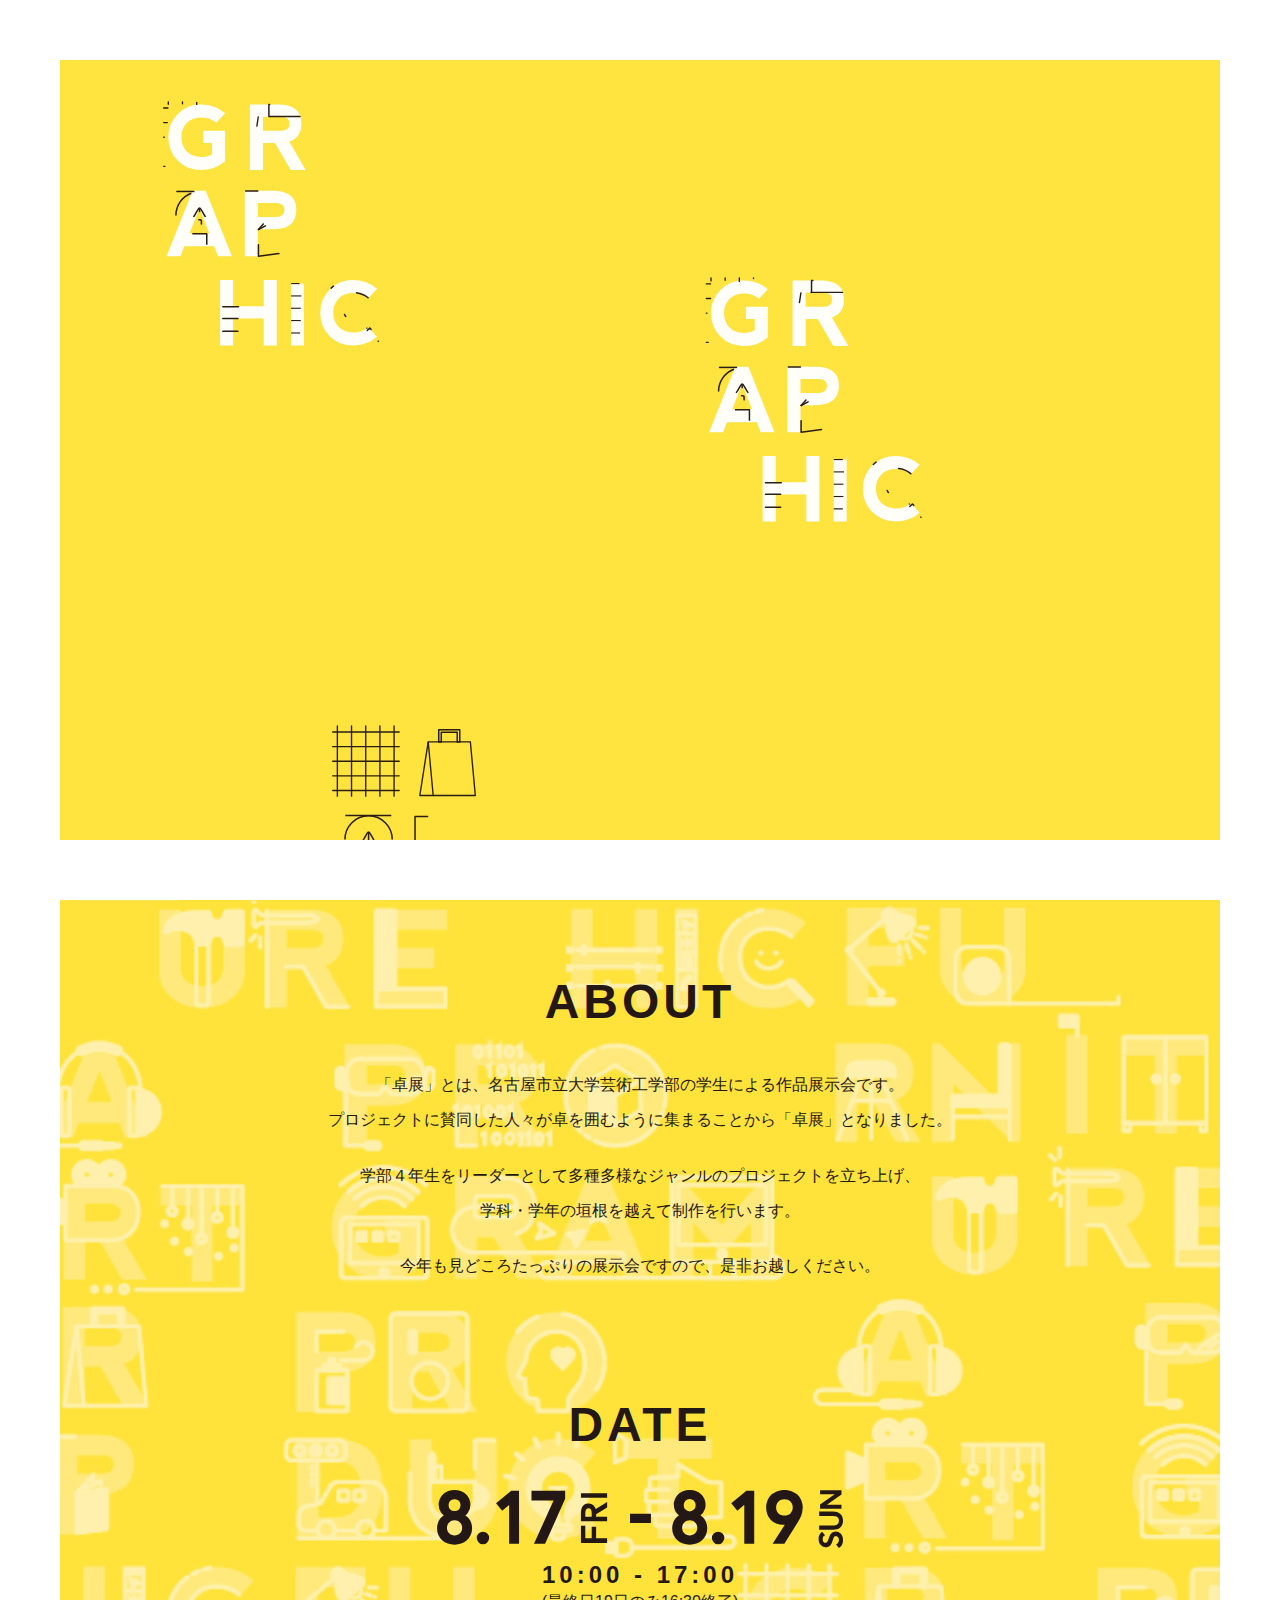
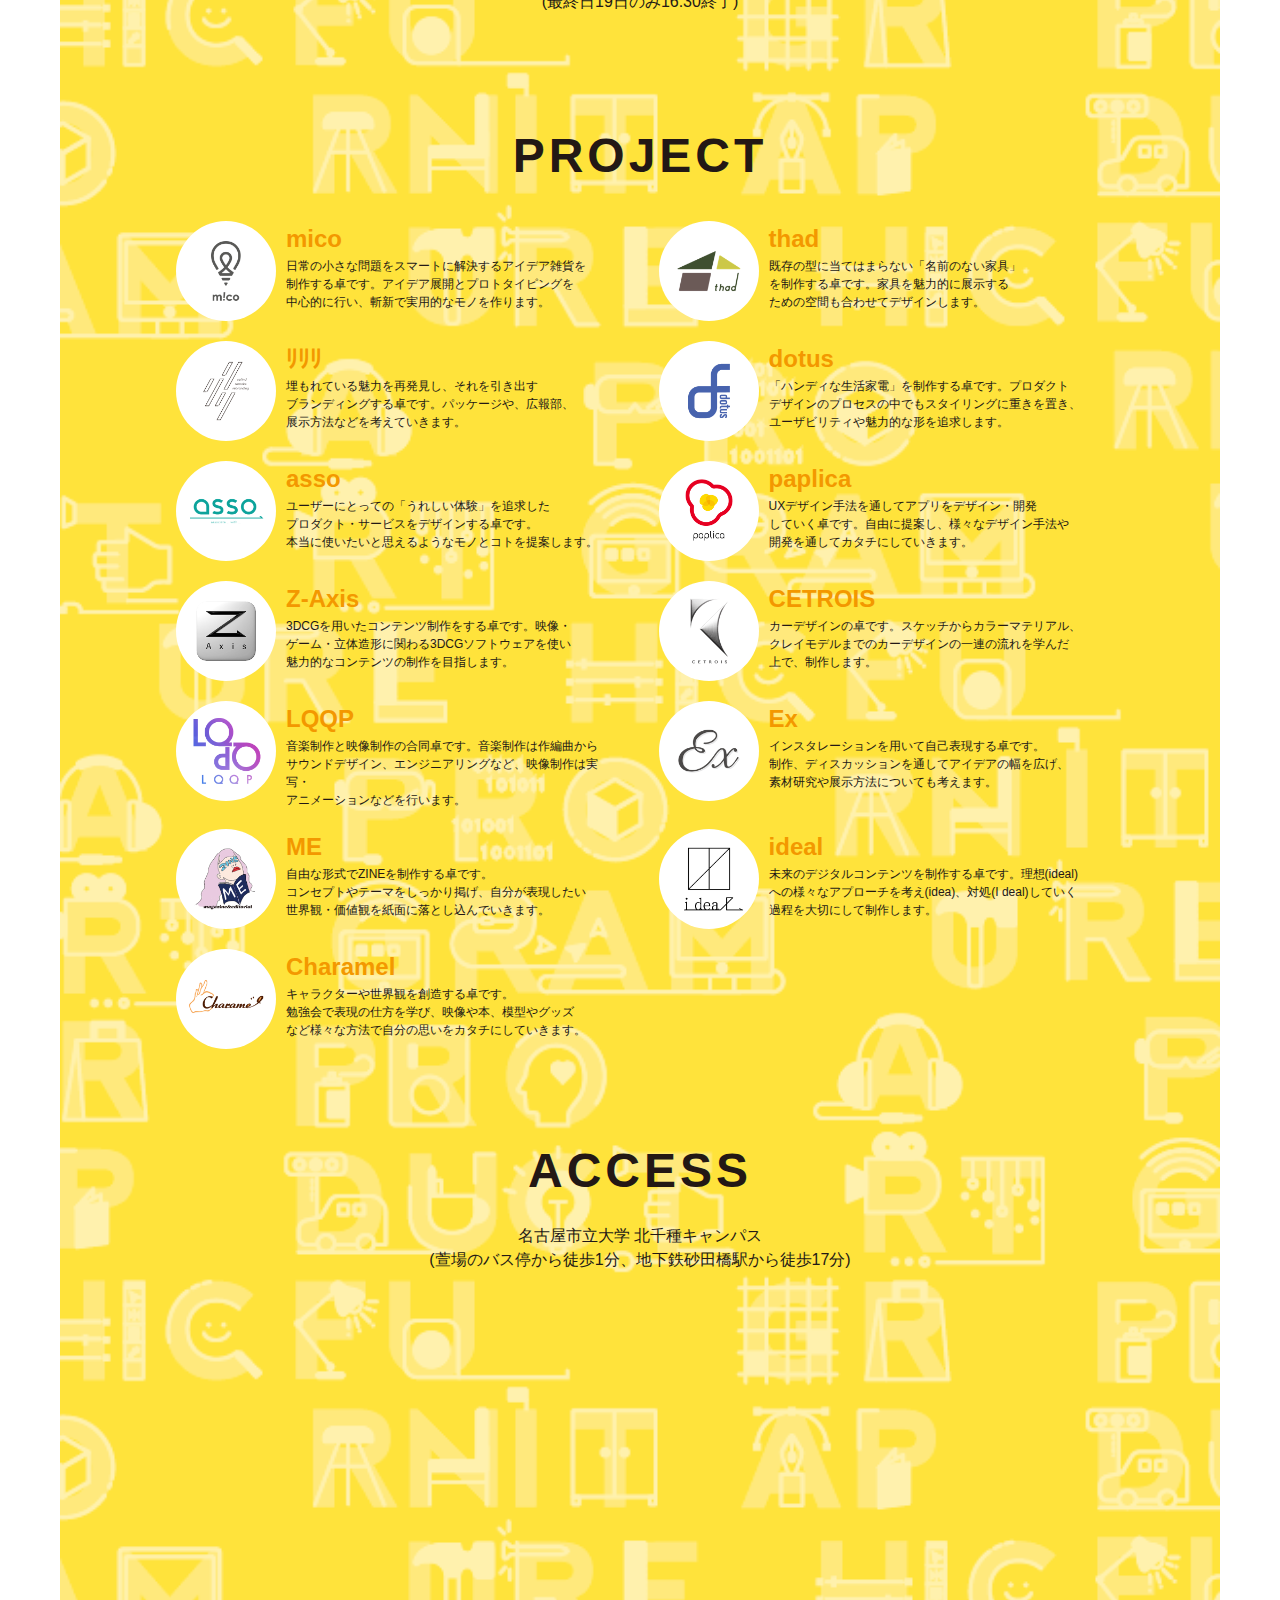
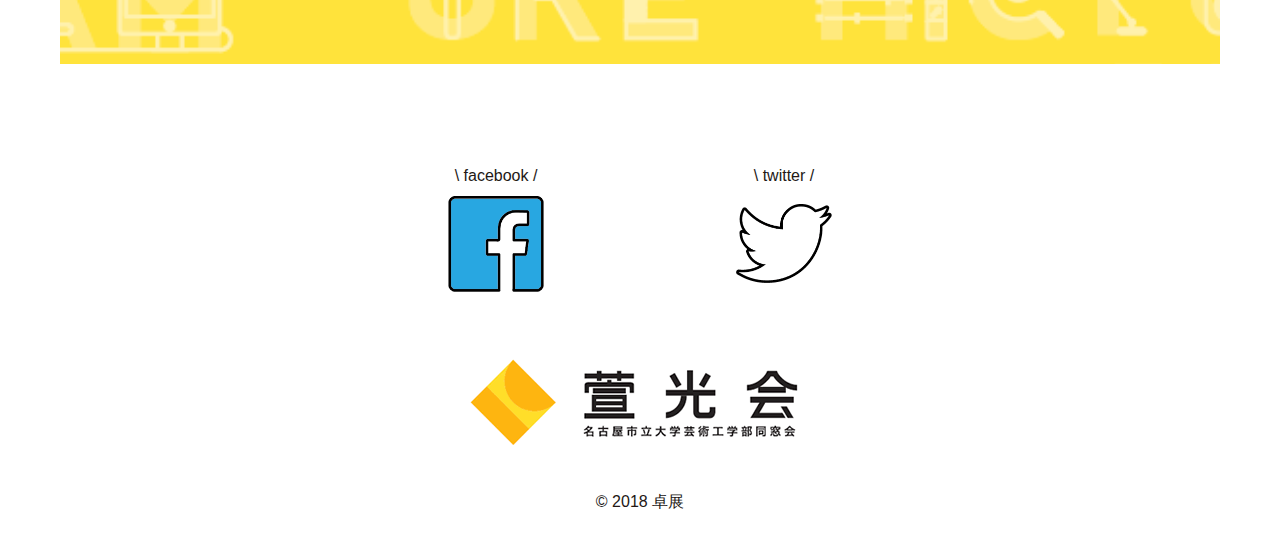
==== commit 2067d960: "本番用build" ====
--- a/public/index.html
+++ b/public/index.html
@@ -9,7 +9,7 @@
 <html class="no-js" prefix="og: http://ogp.me/ns#"><!--<![endif]-->
 <head>
   <meta charset="UTF-8">
-  <title>卓展2018</title>
+  <title>卓展 2018</title>
   <meta name="description" content="卓展は、名古屋市立大学芸術工学部の学生による作品展示会です。学部4年生をリーダーとして様々なジャンルのプロジェクト（＝卓）を立ち上げ、学科、学年の垣根を超えて制作しました。">
 <meta name="keywords" content="卓展,卓展2018,芸術工学部,作品展">
 <meta name="viewport" content="width=device-width,initial-scale=1.0,maximum-scale=1.0,user-scalable=0">
@@ -28,6 +28,17 @@
 
 <meta name="twitter:card" content="summary_large_image" />
 <meta name="twitter:image" content="https://geiko-takuten.com/assets/images/thumb.png" />
+
+<!-- Global site tag (gtag.js) - Google Analytics -->
+<script async src="https://www.googletagmanager.com/gtag/js?id=UA-123404835-1"></script>
+<script>
+  window.dataLayer = window.dataLayer || [];
+  function gtag(){dataLayer.push(arguments);}
+  gtag('js', new Date());
+
+  gtag('config', 'UA-123404835-1');
+</script>
+
 
 <script> document.documentElement.className = document.documentElement.className.replace("no-js","js");</script>
 
@@ -1855,7 +1866,7 @@
   </div>
 </div>
 
-<div class="about-container">
+<div class="contents-container">
   <h2>ABOUT</h2>
   <div class="container">
     <div class="about-text text-center mb40">
@@ -2096,187 +2107,6 @@
   <p class="copy">© 2018 卓展</p>
 </footer>
 
-<style>
-  #graphic01,
-  #graphic02,
-  #graphic03,
-  #art01,
-  #art02,
-  #art03,
-  #product01,
-  #product02,
-  #product03,
-  #product04,
-  #program01,
-  #program02,
-  #program03,
-  #program04,
-  #program05,
-  #furniture01,
-  #furniture02,
-  #furniture03,
-  #furniture04
-   {
-    display: none;
-  }
-
-  .mv-logo,
-  .mv-title,
-  .mv-detail,
-  .sp-mv-title,
-  .cls-2,
-  .cls-11,
-  .cls-12,
-  .cls-13,
-  .cls-14 {
-    opacity: 0;
-  }
-
-</style>
-
-<script>
-$(function(){
-
-  // graphic
-  function graphicAnimation(){
-    new Vivus('graphic01', {
-      type: 'delayed',
-      duration: 80,
-    });
-
-    new Vivus('graphic02', {
-      type: 'delayed',
-      duration: 80,
-    });
-  }
-
-  setTimeout(function(){
-    $("#graphic01,#graphic02,#graphic03").fadeIn();
-    graphicAnimation();
-  },400);
-
-
-  // art
-  function artAnimation(){
-    new Vivus('art01', {
-      type: 'delayed',
-      duration: 80,
-    });
-
-    new Vivus('art02', {
-      type: 'delayed',
-      duration: 80,
-    });
-  }
-
-  setTimeout(function(){
-    $("#art01,#art02,#art03").fadeIn();
-    artAnimation();
-  },800);
-
-
-  // product
-  function productAnimation(){
-    new Vivus('product03', {
-      type: 'delayed',
-      duration: 80,
-    });
-
-    new Vivus('product04', {
-      type: 'delayed',
-      duration: 80,
-    });
-  }
-
-  setTimeout(function(){
-    $("#product01, #product02, #product03, #product04").fadeIn();
-    productAnimation();
-  },1100);
-
-  // program
-  function programAnimation(){
-    new Vivus('program02', {
-      type: 'delayed',
-      duration: 80,
-    });
-
-    new Vivus('program03', {
-      type: 'delayed',
-      duration: 80,
-    });
-  }
-
-  setTimeout(function(){
-    $("#program01,#program02,#program03,#program04,#program05").fadeIn();
-    programAnimation();
-  },1400);
-
-  // furniture
-
-  function furnitureAnimation(){
-    new Vivus('furniture01', {
-      type: 'delayed',
-      duration: 70,
-    });
-
-    new Vivus('furniture02', {
-      type: 'delayed',
-      duration: 70,
-    });
-
-    new Vivus('furniture03', {
-      type: 'delayed',
-      duration: 70,
-    }, animationEnd);
-
-    new Vivus('furniture04', {
-      type: 'delayed',
-      duration: 70,
-    });
-  }
-
-  setTimeout(function(){
-    $("#furniture01 ,#furniture02, #furniture03, #furniture04").fadeIn();
-    furnitureAnimation();
-  },1400);
-
-  $mvDetail = $('.mv-title, .mv-detail')
-  function animationEnd(){
-     $('.cls-2, .cls-11, .cls-12, .cls-13, .cls-14').css({opacity: '0.0'})
-        .animate({opacity: '1'}, 400);
-
-     $('.mv-logo').css({opacity: '0.0'})
-        .animate({opacity: '1'}, 400);
-
-    if($(window).width() > 768){
-      $mvDetail.css({opacity: '0.0'}).animate({opacity: '1'}, 400);
-    }
-
-    if($(window).width() < 768){
-      $('.sp-mv-title').css({opacity: '0.0'}).animate({opacity: '1'}, 400);
-    }
-
-    $('.cls-34').css({
-      fill: '#9ed8f5',
-      transition: "8.0s"
-    });
-
-    $('.cls-35, .cls-56, .cls-53').css({
-      fill: '#fff',
-      transition: "8.0s"
-    });
-    $('.cls-20, .cls-4, .cls-47').css({
-      fill: '#2ca6e0',
-      transition: "8.0s"
-    });
-    $('.cls-23, .cls-27').css({
-      fill: '#f39800',
-      transition: "8.0s"
-    });
-  }
-});
-</script>
-
 
 </body>
 </html>
--- a/public/assets/css/style.css
+++ b/public/assets/css/style.css
@@ -1,3 +1,3 @@
 @charset "UTF-8";@font-face{font-family:"GothicBBBPro";src:url(/assets/lib/fonts/A-OTF-GothicBBBPro-Medium.otf) format("opentype"),url(/assets/lib/fonts/A-OTF-GothicBBBPro-Medium.woff) format("woff")}@font-face{font-family:"nevis";src:url(/assets/lib/fonts/nevis.otf) format("opentype"),url(/assets/lib/fonts/nevis.woff) format("woff")}@font-face{font-family:"Toppan";src:url(/assets/lib/fonts/ToppanBunkyuMidashiGothic-ExtraBold.otf) format("opentype"),url(/assets/lib/fonts/ToppanBunkyuMidashiGothic-ExtraBold.woff) format("woff")}
 /*! sanitize.css | CC0 Public Domain | github.com/jonathantneal/sanitize.css */
-:root{-ms-overflow-style:-ms-autohiding-scrollbar;overflow-y:scroll;-webkit-text-size-adjust:100%;text-size-adjust:100%}audio:not([controls]){display:none}details,main,summary{display:block}input[type=number]{width:auto}input[type=search]{-webkit-appearance:textfield}input[type=search]::-webkit-search-cancel-button,input[type=search]::-webkit-search-decoration{-webkit-appearance:none}pre,textarea{overflow:auto}progress{display:inline-block}small{font-size:75%}[hidden],template{display:none}[unselectable]{-webkit-user-select:none;-ms-user-select:none;user-select:none}*,::after,::before{box-sizing:inherit}*{font-size:inherit;line-height:inherit}::after,::before{text-decoration:inherit;vertical-align:inherit}*,::after,::before{border-style:solid;border-width:0}*{margin:0;padding:0}:root{box-sizing:border-box;cursor:default;font:16px/1.5 sans-serif;text-rendering:optimizeLegibility}html{background-color:#fff}a{text-decoration:none}audio,canvas,iframe,img,svg,video{vertical-align:middle}button,input,select,textarea{background-color:transparent;color:inherit;font-family:inherit;font-style:inherit;font-weight:inherit}[type=button],[type=date],[type=datetime-local],[type=datetime],[type=email],[type=month],[type=number],[type=password],[type=reset],[type=search],[type=submit],[type=tel],[type=text],[type=time],[type=url],[type=week],button,select,textarea{min-height:1.5em}code,kbd,pre,samp{font-family:monospace,monospace}nav ol,nav ul{list-style:none}select{-moz-appearance:none;-webkit-appearance:none}select::-ms-expand{display:none}select::-ms-value{color:currentColor}table{border-collapse:collapse;border-spacing:0}textarea{resize:vertical}::selection{background-color:#b3d4fc;text-shadow:none}@media screen{[hidden~=screen]{display:inherit}[hidden~=screen]:not(:active):not(:focus):not(:target){clip:rect(0 0 0 0)!important;position:absolute!important}}body{-webkit-text-size-adjust:100%;text-size-adjust:100%;-webkit-font-smoothing:antialiased;-moz-osx-font-smoothing:grayscale;font-smoothing:antialiased;text-rendering:auto;font-size:16px;font-family:"GothicBBBPro","游ゴシック",YuGothic,"ヒラギノ角ゴ ProN W3","Hiragino Kaku Gothic ProN","メイリオ",Meiryo,sans-serif;color:#231815;background-color:#fff}.english-font{font-family:"nevis",sans-serif!important;letter-spacing:4px;line-height:.9;font-weight:700}.bold-font{font-family:"Toppan",sans-serif!important}.text-center{text-align:center}.text-left{text-align:left}.text-right{text-align:right}.text-xsmall{font-size:10px}.text-small{font-size:14px}.text-middle{font-size:16px}.text-large{font-size:20px}.text-xlarge{font-size:24px}.text-xxlarge{font-size:36px}.text-xxxlarge{font-size:48px}.text-strong{font-weight:700}.text-underline{text-decoration:underline}.text-white{color:#fff}.text-yellow{color:#ffe33f}.text-orange{color:#f39800}.text-blue{color:#2ea7e0}.mb8{margin-bottom:8px}.mb12{margin-bottom:12px}.mb20{margin-bottom:20px}.mb40{margin-bottom:40px}.mt8{margin-top:8px}.l-left{float:left}.l-right{float:right}.l-relative{position:relative}.l-absolute{position:absolute}.l-centerX,.l-centerY{position:absolute;top:50%}.l-centerX{transform:translate(-50% -50%);left:50%;transform:translateX(-50%)}.l-centerY{transform:translateY(-50%)}@media (min-width:780px){.is-pc{display:block}.is-pc-ib{display:inline-block}.is-sp,.is-sp-ib{display:none!important}}@media (max-width:780px){.is-pc,.is-pc-ib{display:none!important}.is-sp{display:block}.is-sp-ib{display:inline-block}}.clearfix{zoom:1}.clearfix:after,.clearfix:before{content:" ";display:table}.clearfix:after{clear:both}.mv-container .mv-content:after,.mv-container .mv-content:before,.mv-container:after,.mv-container:before{content:"";background:#fff;position:absolute;display:block;z-index:1}.mv-container:before{height:60px;width:100vw;left:0;top:0}.mv-container:after{width:60px;height:100vh;right:0;top:0}.mv-container .mv-content{width:100vw;height:100vh;background-color:#ffe33f}.mv-container .mv-content:before{height:60px;width:100vw;bottom:0;left:0}.mv-container .mv-content:after{width:60px;height:100vh;top:0;left:0}.mv-container .mv-content .mv-title{top:32px;left:44px;z-index:2}.mv-container .mv-content .mv-logo{width:150px;right:36px;top:32px;z-index:2}.mv-container .mv-content .mv-logo::before{content:"";position:absolute;right:24px;top:28px;width:120px;height:340px;background-color:#ffe33f;z-index:2}.mv-container .mv-content .mv-logo img{width:150px;height:auto;position:absolute;right:0;left:0;z-index:5}.mv-container .mv-content .mv-background{width:100vw;height:100vh;padding:20px;overflow:hidden;position:relative}.mv-container .mv-content .mv-background svg{position:absolute;bottom:0;left:50%;transform:translateX(-50%);width:100vw;height:auto}.mv-container .mv-content .mv-detail{position:absolute;bottom:32px;left:44px;z-index:5}.mv-container .mv-content .mv-detail:after{content:"";bottom:28px;left:16px;width:386px;height:150px;position:absolute;background-color:#ffe33f;z-index:-1}.mv-container .mv-content .mv-detail .mv-detail-container .date{height:52px}.mv-container .mv-content .mv-detail .mv-detail-container .date img{height:100%}.mv-container .mv-content .mv-detail .mv-detail-container .time{letter-spacing:-2.5px}@media (max-width:780px){.mv-container .mv-content:before,.mv-container:before{height:20px}.mv-container .mv-content:after,.mv-container:after{width:20px}.mv-container .mv-content .mv-logo{width:100px;right:10px;top:10px;z-index:2}.mv-container .mv-content .mv-logo::before{right:10px;top:10px;width:90px;height:230px}.mv-container .mv-content .mv-logo img{width:100px;height:auto;position:absolute;right:0;left:0}.mv-container .mv-content .mv-background{width:100vw;height:100vh;overflow:hidden}.mv-container .mv-content .mv-background svg{position:absolute;top:50%;left:50%;transform:translate(-50%,-50%);width:auto;height:100vh}.mv-container .mv-content .sp-mv-title{bottom:0;left:10px;font-size:24px;z-index:4}.mv-container .mv-content .sp-mv-title p{font-family:"nevis",sans-serif!important;font-weight:700!important}.mv-container .mv-content .sp-mv-title:after{content:"";bottom:20px;left:10px;width:100%;height:10px;position:absolute;background-color:#ffe33f;z-index:-1}}.about-container{width:calc(100% - 120px);margin:40px auto;padding:40px 0 80px;background-image:url(../images/about-background.png);background-size:contain;background-repeat:repeat}.about-container h2{font-family:"nevis",sans-serif;font-size:48px;text-align:center;position:relative;letter-spacing:4px;margin:28px auto 20px;width:28%;line-height:1.4}.about-container .container{padding:12px 0 40px}.about-container .container .about-text{line-height:2.2}.about-container .container .about-date{margin:0 auto 40px;text-align:center}.about-container .container .about-date img{width:35%;margin-bottom:16px}.about-container .gmap{height:300px}.about-container .gmap iframe{width:80%;margin-left:10%;height:300px}.project-container{padding:0 10%;display:flex;justify-content:space-between;flex-wrap:wrap}.project-container .project-block{width:48%;display:flex;margin-bottom:20px}.project-container .project-block .project-icon{width:100px;height:100px;padding:10px;margin-right:10px;background-color:#fff;border-radius:50%}.project-container .project-block .project-icon img{width:100%;height:100%}.project-container .project-block .project-detail{flex:1;-webkit-flex:1}.project-container .project-block .project-detail .project-title{color:#f39800;font-family:"nevis",sans-serif;font-weight:700;font-size:24px}.project-container .project-block .project-detail .project-description{font-size:12px}@media (max-width:780px){.project-container{padding:10px 0 0;display:block}.project-container .project-block,.project-container .project-block .project-icon img{width:100%}.project-container .project-block .project-icon{width:60px;height:60px;padding:6px}.project-container .project-block .project-detail{flex:1;-webkit-flex:1}.project-container .project-block .project-detail .project-title{font-size:24px;line-height:24px;margin-bottom:4px}}footer{margin-top:100px}footer .sns-container{margin:0 auto 40px;width:45%;display:flex;justify-content:space-around}footer .sns-container a{display:block;width:96px;height:auto}footer .sns-container a p{color:#231815;text-align:center;margin-bottom:8px}footer,footer .sns-container a img{width:100%}footer .sponser-container{width:100%;text-align:center}footer .sponser-container a img{margin:0 auto}footer .copy{text-align:center;padding:20px 0}@media (max-width:780px){.about-container{width:calc(100% - 40px);margin:80px auto 0;padding:40px 0;background-image:url(../images/about-background.png);background-size:contain;background-repeat:repeat-y}.about-container h2{width:80%;line-height:1;font-size:32px;background:linear-gradient(transparent 70%,#f39800 30%)}.about-container .container{padding:0 4%}.about-container .container .about-text{line-height:1.4}.about-container .container .about-date img{width:90%;margin-bottom:16px}footer .sns-container{margin:0 auto 40px;width:80%}footer .sns-container a{display:block;width:100px;height:auto}footer .sns-container a p{color:#231815;text-align:center;margin-bottom:8px}footer .sns-container a img{width:60%;margin-left:20%}footer .sponser-container{width:100%}footer .sponser-container a img{margin:0 auto;width:80%}}.icon{display:inline-block;background-repeat:no-repeat}.icon.icon-web-navigation-line-craft-1-109681,.icon.icon-web-navigation-line-craft-2-109682{background-image:url(../images/icon.png);background-position:0 0;background-size:1540px 1026px;width:512px;height:512px}.icon.icon-web-navigation-line-craft-2-109682{background-position:-514px 0}.icon.icon-web-navigation-line-craft-3-109688,.icon.icon-web-navigation-line-craft-4-109689,.icon.icon-web-navigation-line-craft-5-109690{background-image:url(../images/icon.png);background-position:0 -514px;background-size:1540px 1026px;width:512px;height:512px}.icon.icon-web-navigation-line-craft-4-109689,.icon.icon-web-navigation-line-craft-5-109690{background-position:-514px -514px}.icon.icon-web-navigation-line-craft-5-109690{background-position:-1028px 0}+:root{-ms-overflow-style:-ms-autohiding-scrollbar;overflow-y:scroll;-webkit-text-size-adjust:100%;text-size-adjust:100%}audio:not([controls]){display:none}details,main,summary{display:block}input[type=number]{width:auto}input[type=search]{-webkit-appearance:textfield}input[type=search]::-webkit-search-cancel-button,input[type=search]::-webkit-search-decoration{-webkit-appearance:none}pre,textarea{overflow:auto}progress{display:inline-block}small{font-size:75%}#art01,#art02,#art03,#furniture01,#furniture02,#furniture03,#furniture04,#graphic01,#graphic02,#graphic03,#product01,#product02,#product03,#product04,#program01,#program02,#program03,#program04,#program05,[hidden],template{display:none}[unselectable]{-webkit-user-select:none;-ms-user-select:none;user-select:none}*,::after,::before{box-sizing:inherit}*{font-size:inherit;line-height:inherit}::after,::before{text-decoration:inherit;vertical-align:inherit}*,::after,::before{border-style:solid;border-width:0}*{margin:0;padding:0}:root{box-sizing:border-box;cursor:default;font:16px/1.5 sans-serif;text-rendering:optimizeLegibility}html{background-color:#fff}a{text-decoration:none}audio,canvas,iframe,img,svg,video{vertical-align:middle}button,input,select,textarea{background-color:transparent;color:inherit;font-family:inherit;font-style:inherit;font-weight:inherit}[type=button],[type=date],[type=datetime-local],[type=datetime],[type=email],[type=month],[type=number],[type=password],[type=reset],[type=search],[type=submit],[type=tel],[type=text],[type=time],[type=url],[type=week],button,select,textarea{min-height:1.5em}code,kbd,pre,samp{font-family:monospace,monospace}nav ol,nav ul{list-style:none}select{-moz-appearance:none;-webkit-appearance:none}select::-ms-expand{display:none}select::-ms-value{color:currentColor}table{border-collapse:collapse;border-spacing:0}textarea{resize:vertical}::selection{background-color:#b3d4fc;text-shadow:none}@media screen{[hidden~=screen]{display:inherit}[hidden~=screen]:not(:active):not(:focus):not(:target){clip:rect(0 0 0 0)!important;position:absolute!important}}body{-webkit-text-size-adjust:100%;text-size-adjust:100%;-webkit-font-smoothing:antialiased;-moz-osx-font-smoothing:grayscale;font-smoothing:antialiased;text-rendering:auto;font-size:16px;font-family:"GothicBBBPro","游ゴシック",YuGothic,"ヒラギノ角ゴ ProN W3","Hiragino Kaku Gothic ProN","メイリオ",Meiryo,sans-serif;color:#231815;background-color:#fff}.english-font{font-family:"nevis",sans-serif!important;letter-spacing:4px;line-height:.9;font-weight:700}.bold-font{font-family:"Toppan",sans-serif!important}.text-center{text-align:center}.text-left{text-align:left}.text-right{text-align:right}.text-xsmall{font-size:10px}.text-small{font-size:14px}.text-middle{font-size:16px}.text-large{font-size:20px}.text-xlarge{font-size:24px}.text-xxlarge{font-size:36px}.text-xxxlarge{font-size:48px}.text-strong{font-weight:700}.text-underline{text-decoration:underline}.text-white{color:#fff}.text-yellow{color:#ffe33f}.text-orange{color:#f39800}.text-blue{color:#2ea7e0}.mb8{margin-bottom:8px}.mb12{margin-bottom:12px}.mb20{margin-bottom:20px}.mb40{margin-bottom:40px}.mt8{margin-top:8px}.l-left{float:left}.l-right{float:right}.l-relative{position:relative}.l-absolute{position:absolute}.l-centerX,.l-centerY{position:absolute;top:50%}.l-centerX{transform:translate(-50% -50%);left:50%;transform:translateX(-50%)}.l-centerY{transform:translateY(-50%)}@media (min-width:780px){.is-pc{display:block}.is-pc-ib{display:inline-block}.is-sp,.is-sp-ib{display:none!important}}@media (max-width:780px){.is-pc,.is-pc-ib{display:none!important}.is-sp{display:block}.is-sp-ib{display:inline-block}}.clearfix{zoom:1}.clearfix:after,.clearfix:before{content:" ";display:table}.clearfix:after{clear:both}.mv-container .mv-content:after,.mv-container .mv-content:before,.mv-container:after,.mv-container:before{content:"";background:#fff;position:absolute;display:block;z-index:1}.mv-container:before{height:60px;width:100vw;left:0;top:0}.mv-container:after{width:60px;height:100vh;right:0;top:0}.mv-container .mv-content{width:100vw;height:100vh;background-color:#ffe33f}.mv-container .mv-content:before{height:60px;width:100vw;bottom:0;left:0}.mv-container .mv-content:after{width:60px;height:100vh;top:0;left:0}.mv-container .mv-content .mv-title{top:32px;left:44px;z-index:2}.mv-container .mv-content .mv-logo{width:150px;right:36px;top:32px;z-index:2}.mv-container .mv-content .mv-logo::before{content:"";position:absolute;right:24px;top:28px;width:120px;height:340px;background-color:#ffe33f;z-index:2}.mv-container .mv-content .mv-logo img{width:150px;height:auto;position:absolute;right:0;left:0;z-index:5}.mv-container .mv-content .mv-background{width:100vw;height:100vh;padding:20px;overflow:hidden;position:relative}.mv-container .mv-content .mv-background svg{position:absolute;bottom:0;left:50%;transform:translateX(-50%);width:100vw;height:auto}.mv-container .mv-content .mv-detail{position:absolute;bottom:32px;left:44px;z-index:5}.mv-container .mv-content .mv-detail:after{content:"";bottom:28px;left:16px;width:386px;height:150px;position:absolute;background-color:#ffe33f;z-index:-1}.mv-container .mv-content .mv-detail .mv-detail-container .date{height:52px}.mv-container .mv-content .mv-detail .mv-detail-container .date img{height:100%}.mv-container .mv-content .mv-detail .mv-detail-container .time{letter-spacing:-2.5px}@media (max-width:780px){.mv-container .mv-content:before,.mv-container:before{height:20px}.mv-container .mv-content:after,.mv-container:after{width:20px}.mv-container .mv-content .mv-logo{width:100px;right:10px;top:10px;z-index:2}.mv-container .mv-content .mv-logo::before{right:10px;top:10px;width:90px;height:230px}.mv-container .mv-content .mv-logo img{width:100px;height:auto;position:absolute;right:0;left:0}.mv-container .mv-content .mv-background{width:100vw;height:100vh;overflow:hidden}.mv-container .mv-content .mv-background svg{position:absolute;top:50%;left:50%;transform:translate(-50%,-50%);width:auto;height:100vh}.mv-container .mv-content .sp-mv-title{bottom:0;left:10px;font-size:24px;z-index:4}.mv-container .mv-content .sp-mv-title p{font-family:"nevis",sans-serif!important;font-weight:700!important}.mv-container .mv-content .sp-mv-title:after{content:"";bottom:20px;left:10px;width:100%;height:10px;position:absolute;background-color:#ffe33f;z-index:-1}}.contents-container h2,h2{font-family:"nevis",sans-serif}h2{margin-right:40px;text-align:right;font-size:28px}.contents-container{width:calc(100% - 120px);margin:0 auto 40px;padding:40px 0 80px;background-image:url(../images/about-background.png);background-size:contain;background-repeat:repeat}.contents-container h2{font-size:48px;text-align:center;position:relative;letter-spacing:4px;margin:28px auto 20px;width:28%;line-height:1.4}.contents-container .container{padding:12px 0 40px}.contents-container .container .about-text{line-height:2.2}.contents-container .container .about-date{margin:0 auto 40px;text-align:center}.contents-container .container .about-date img{width:35%;margin-bottom:16px}.contents-container .gmap{height:300px}.contents-container .gmap iframe{width:80%;margin-left:10%;height:300px}.project-container{padding:0 10%;display:flex;justify-content:space-between;flex-wrap:wrap}.project-container .project-block{width:48%;display:flex;margin-bottom:20px}.project-container .project-block .project-icon{width:100px;height:100px;padding:10px;margin-right:10px;background-color:#fff;border-radius:50%}.project-container .project-block .project-icon img{width:100%;height:100%}.project-container .project-block .project-detail{flex:1;-webkit-flex:1}.project-container .project-block .project-detail .project-title{color:#f39800;font-family:"nevis",sans-serif;font-weight:700;font-size:24px}.project-container .project-block .project-detail .project-description{font-size:12px}@media (max-width:780px){.project-container{padding:10px 0 0;display:block}.project-container .project-block,.project-container .project-block .project-icon img{width:100%}.project-container .project-block .project-icon{width:60px;height:60px;padding:6px}.project-container .project-block .project-detail{flex:1;-webkit-flex:1}.project-container .project-block .project-detail .project-title{font-size:24px;line-height:24px;margin-bottom:4px}}footer{margin-top:100px}footer .sns-container{margin:0 auto 40px;width:45%;display:flex;justify-content:space-around}footer .sns-container a{display:block;width:96px;height:auto}footer .sns-container a p{color:#231815;text-align:center;margin-bottom:8px}footer,footer .sns-container a img{width:100%}footer .sponser-container{width:100%;text-align:center}footer .sponser-container a img{margin:0 auto}footer .copy{text-align:center;padding:20px 0}@media (max-width:780px){.contents-container{width:calc(100% - 40px);margin:0 auto;padding:40px 0;background-image:url(../images/about-background.png);background-size:contain;background-repeat:repeat-y}.contents-container h2{width:80%;line-height:1;font-size:32px;background:linear-gradient(transparent 70%,#f39800 30%)}.contents-container .container{padding:0 4%}.contents-container .container .about-text{line-height:1.4}.contents-container .container .about-date img{width:90%;margin-bottom:16px}footer .sns-container{margin:0 auto 40px;width:80%}footer .sns-container a{display:block;width:100px;height:auto}footer .sns-container a p{color:#231815;text-align:center;margin-bottom:8px}footer .sns-container a img{width:60%;margin-left:20%}footer .sponser-container{width:100%}footer .sponser-container a img{margin:0 auto;width:80%}}.cls-11,.cls-12,.cls-13,.cls-14,.cls-2,.mv-detail,.mv-logo,.mv-title,.sp-mv-title{opacity:0}.icon{display:inline-block;background-repeat:no-repeat}.icon.icon-web-navigation-line-craft-1-109681,.icon.icon-web-navigation-line-craft-2-109682{background-image:url(../images/icon.png);background-position:0 0;background-size:1540px 1026px;width:512px;height:512px}.icon.icon-web-navigation-line-craft-2-109682{background-position:-514px 0}.icon.icon-web-navigation-line-craft-3-109688,.icon.icon-web-navigation-line-craft-4-109689,.icon.icon-web-navigation-line-craft-5-109690{background-image:url(../images/icon.png);background-position:0 -514px;background-size:1540px 1026px;width:512px;height:512px}.icon.icon-web-navigation-line-craft-4-109689,.icon.icon-web-navigation-line-craft-5-109690{background-position:-514px -514px}.icon.icon-web-navigation-line-craft-5-109690{background-position:-1028px 0}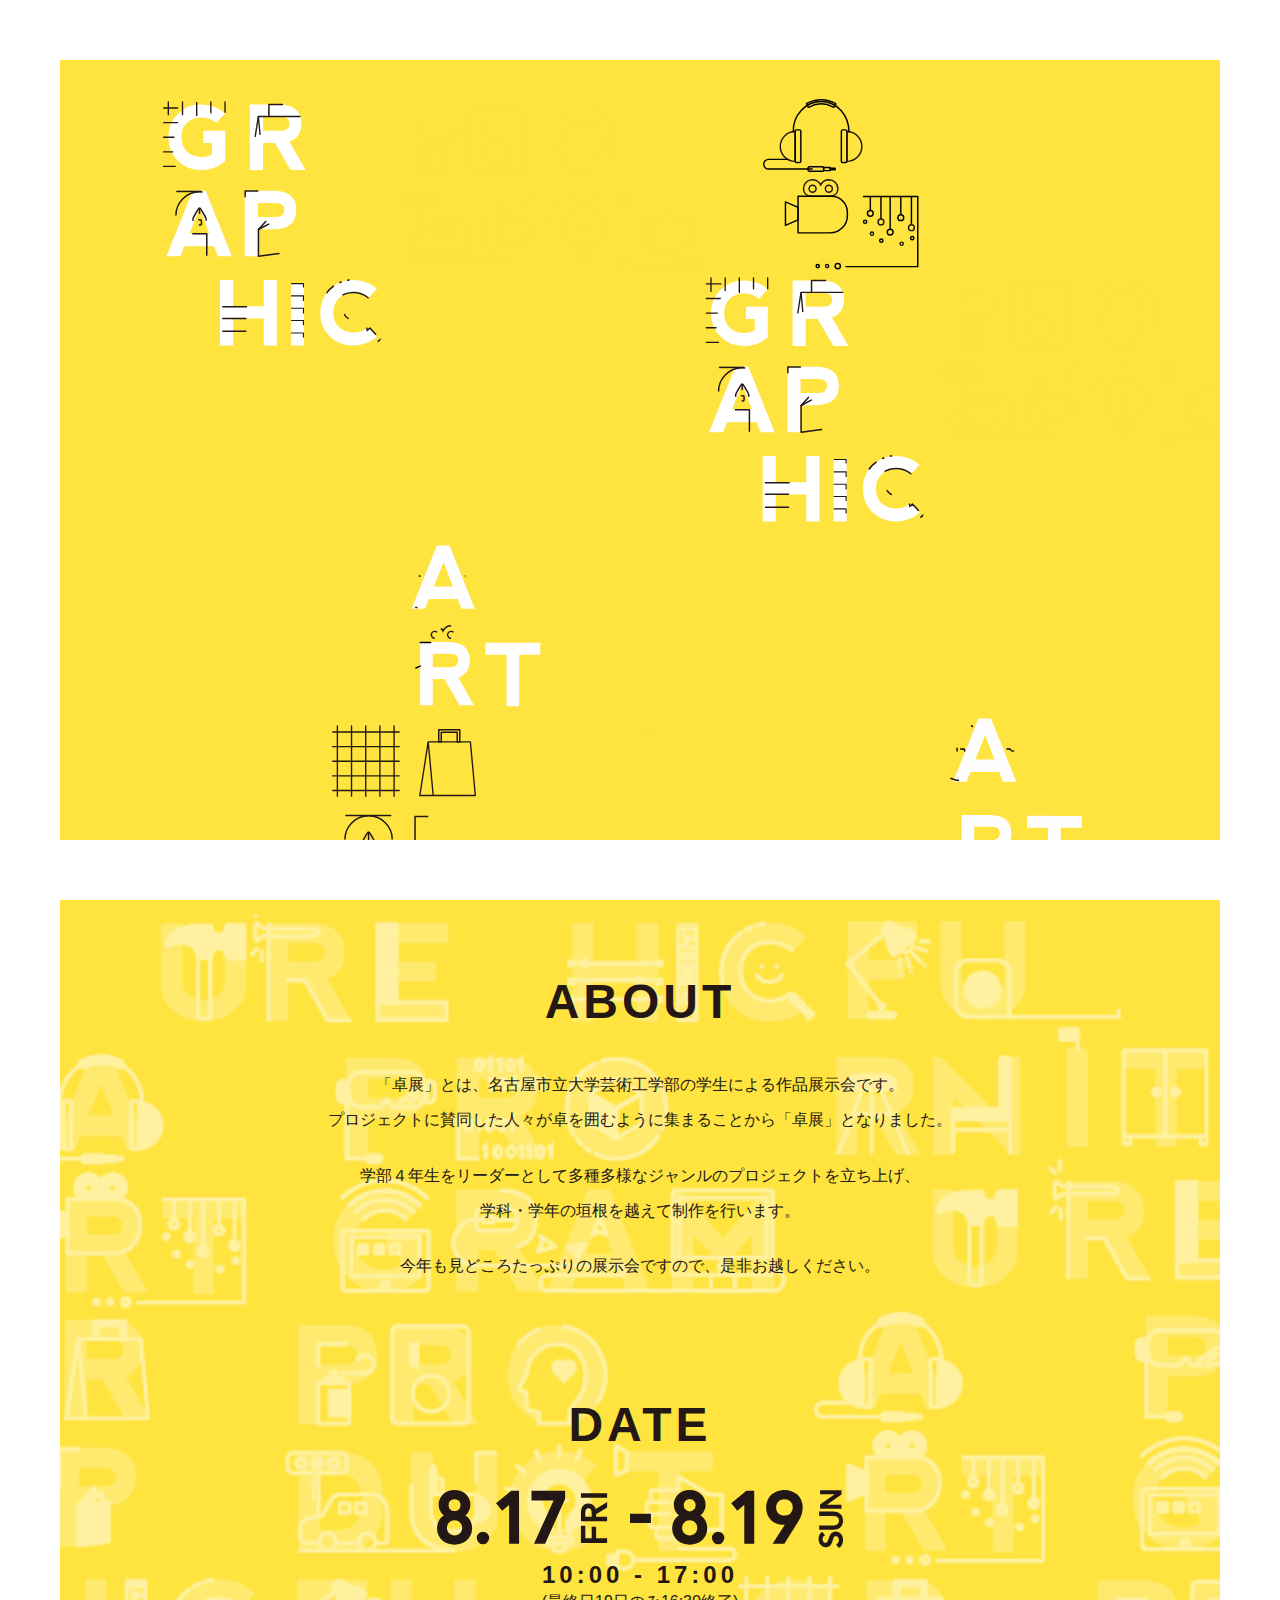
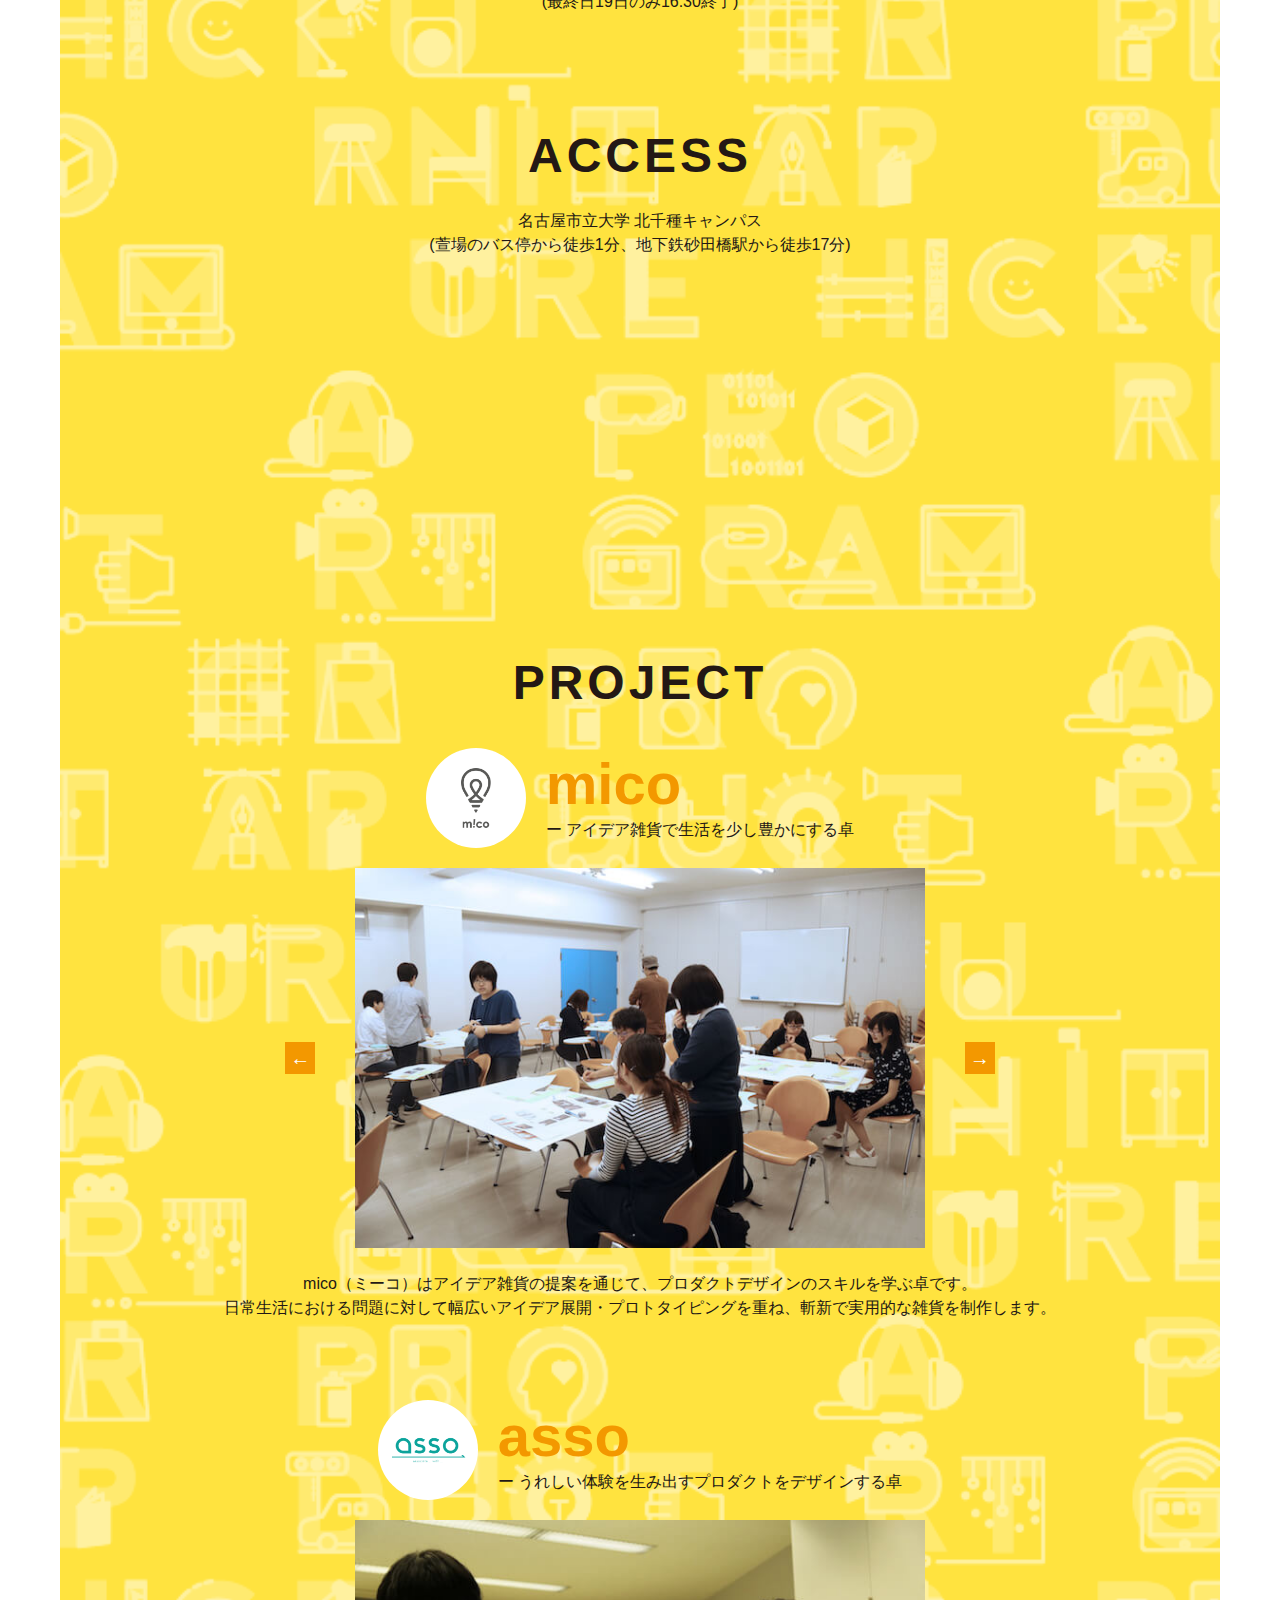
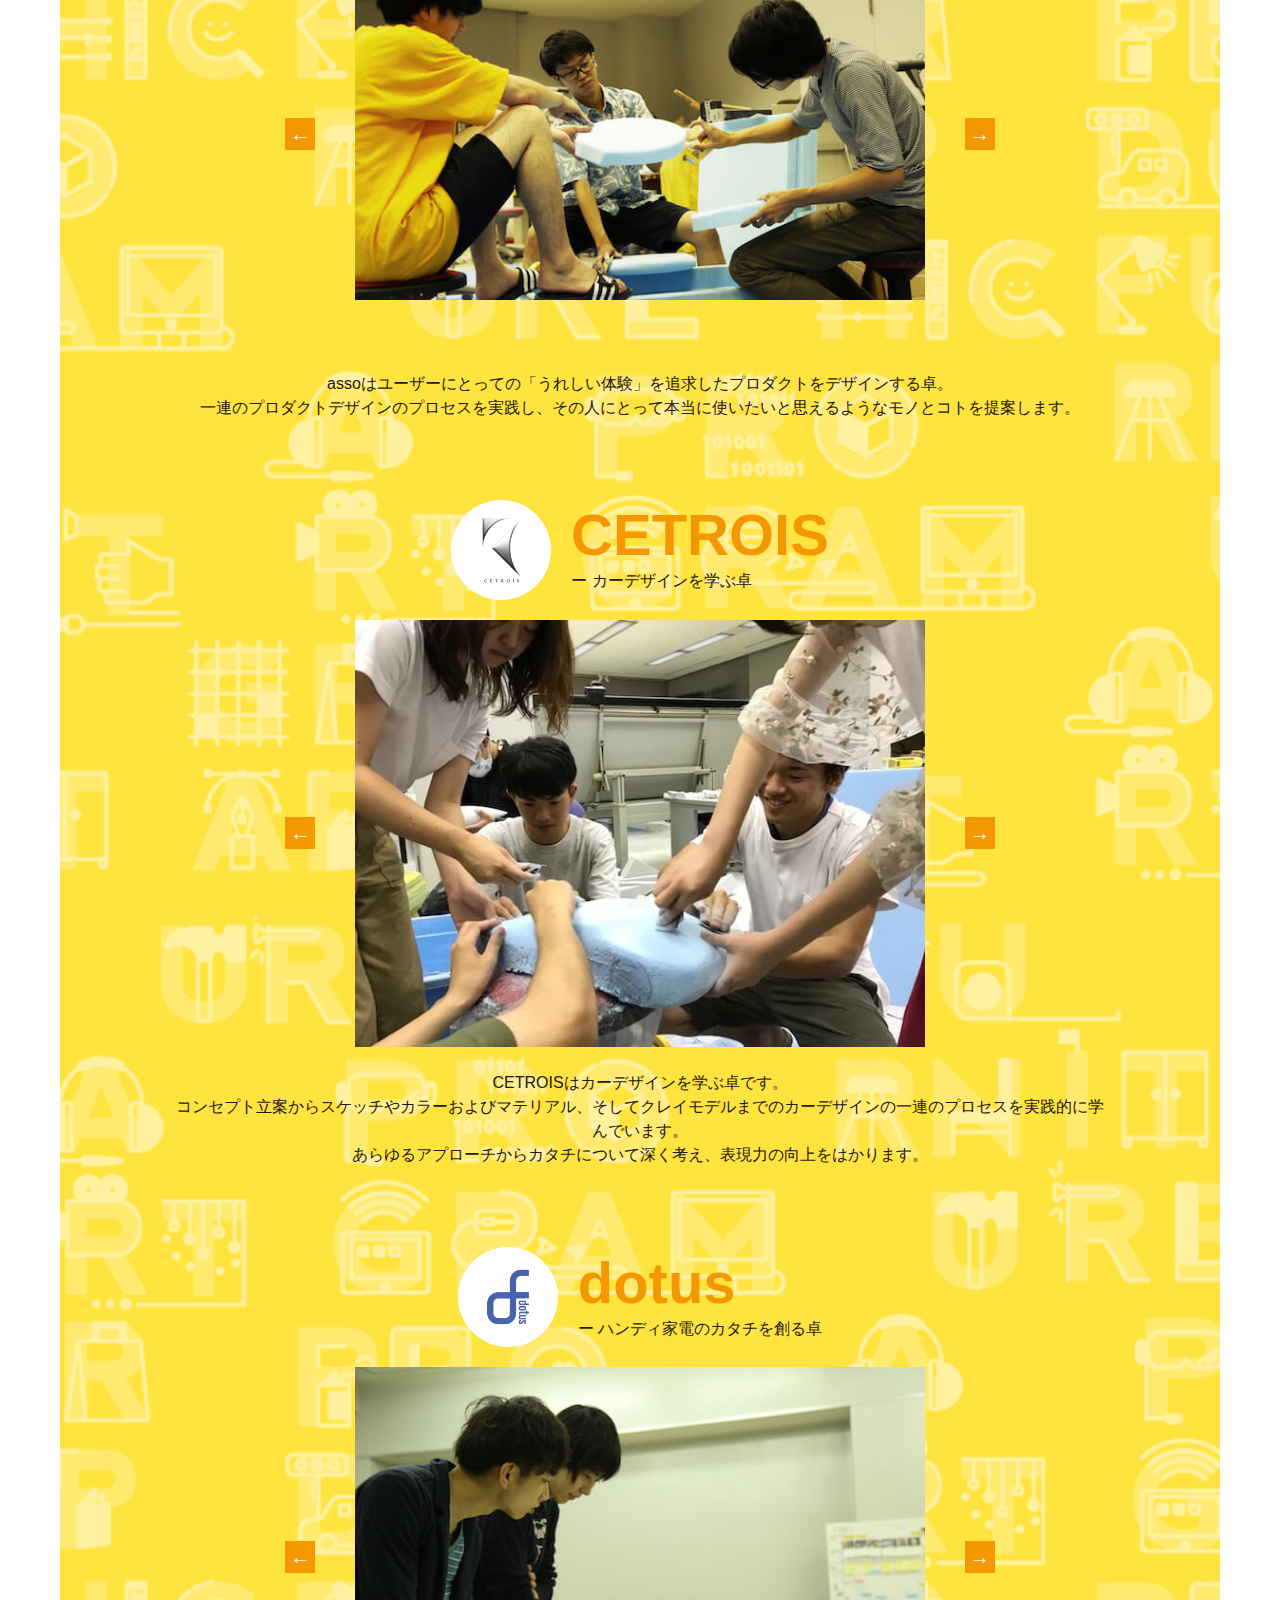
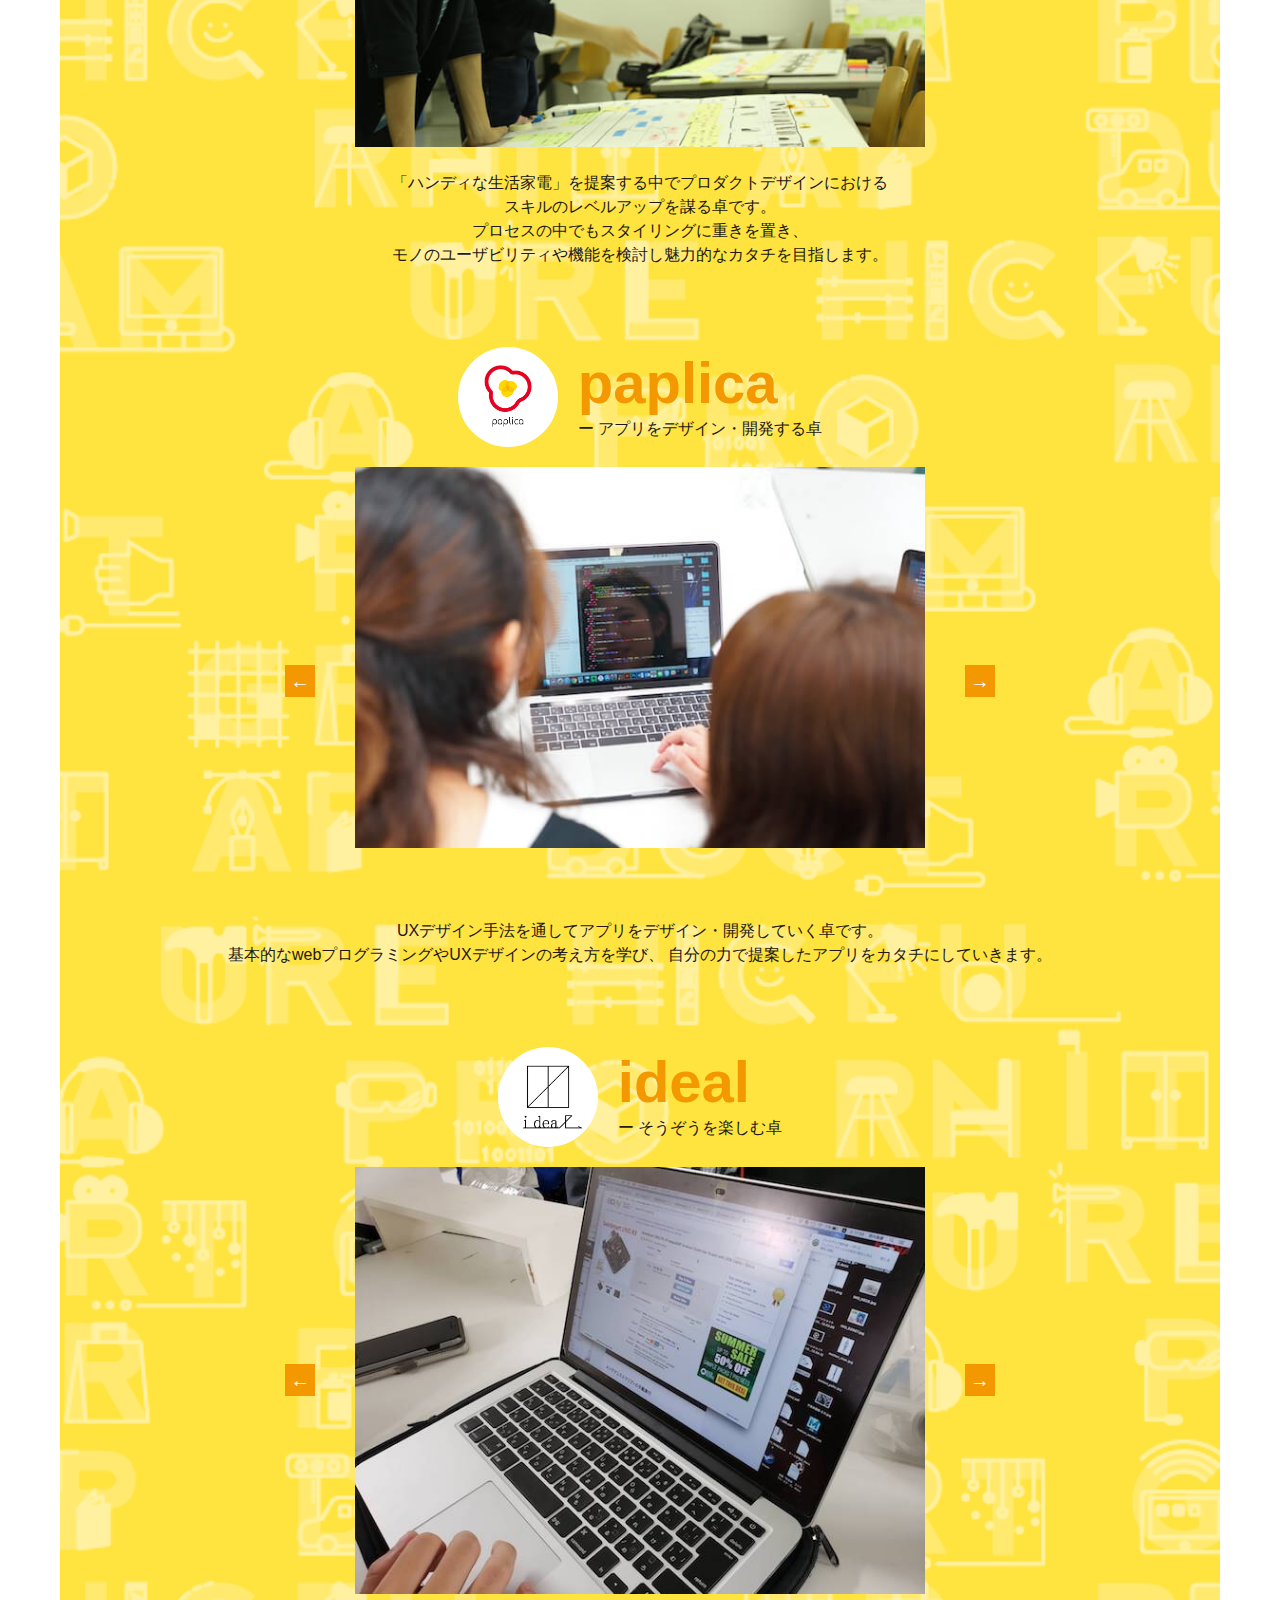
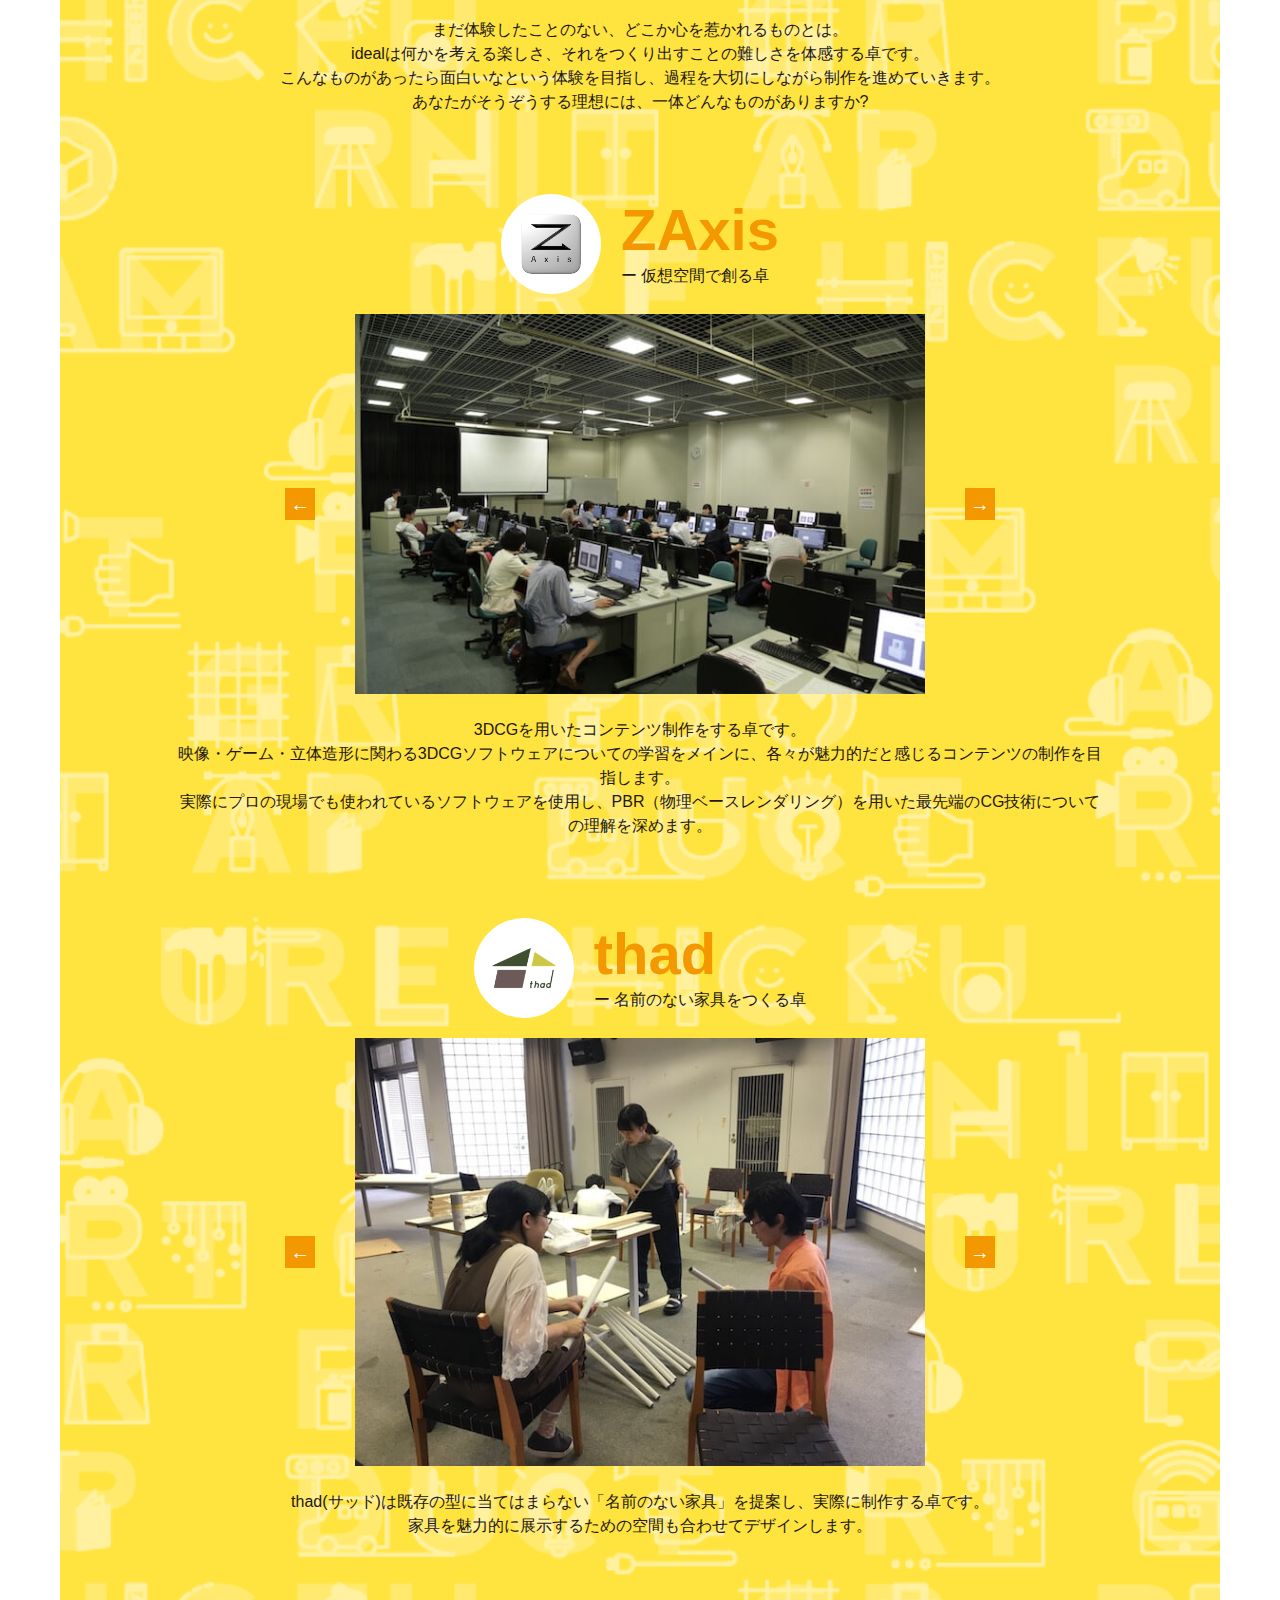
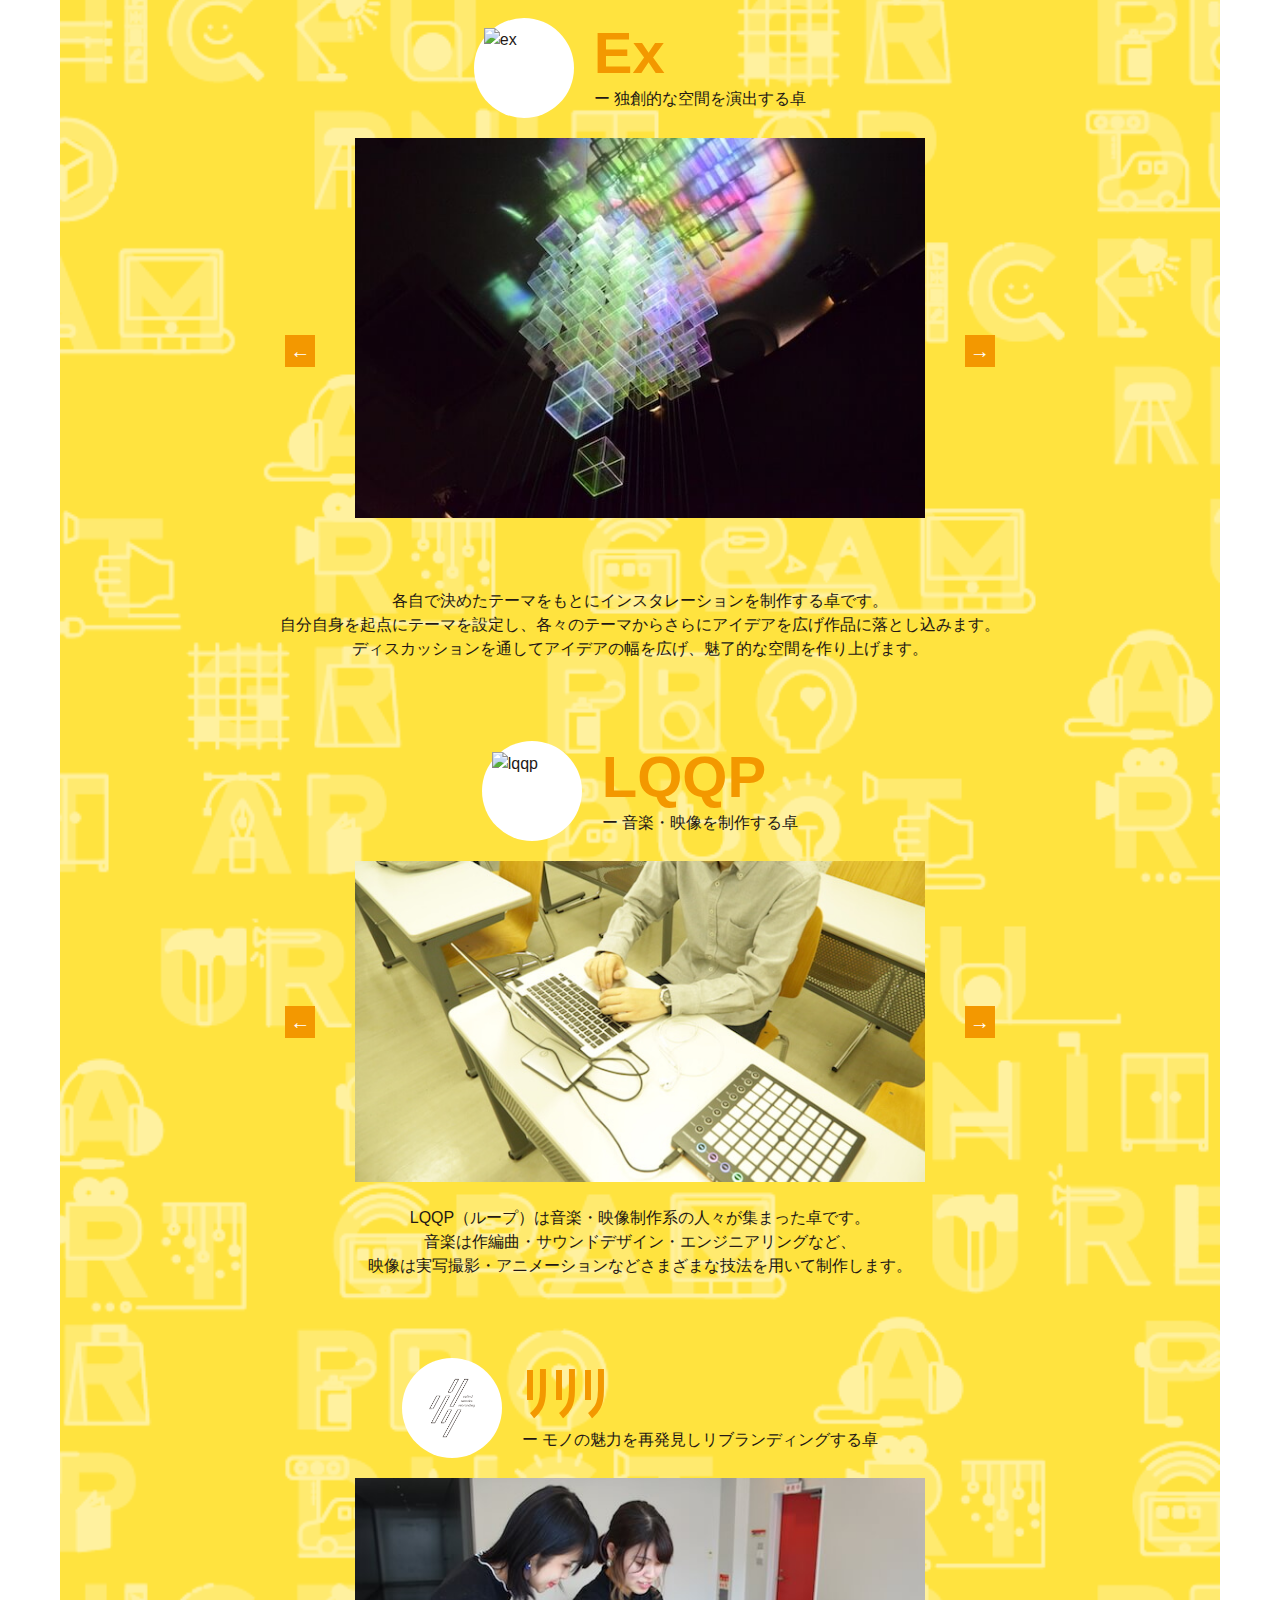
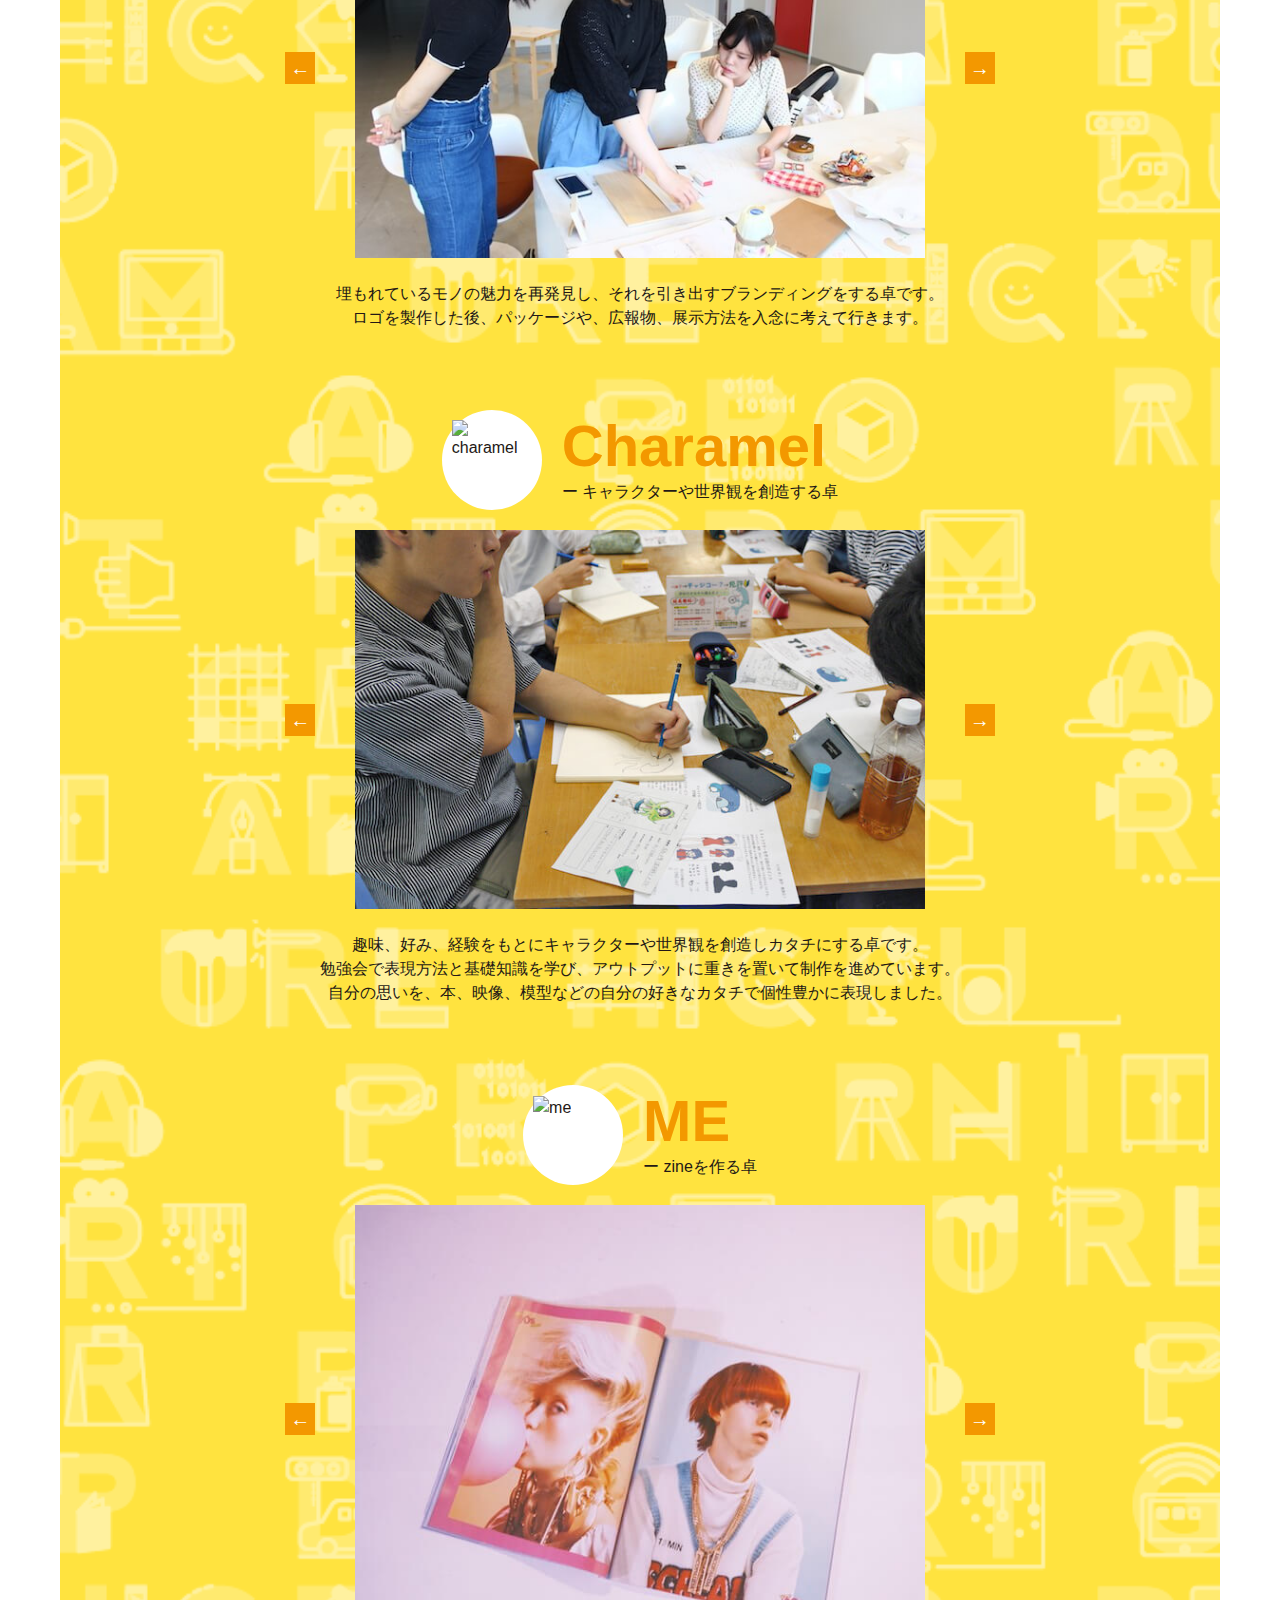
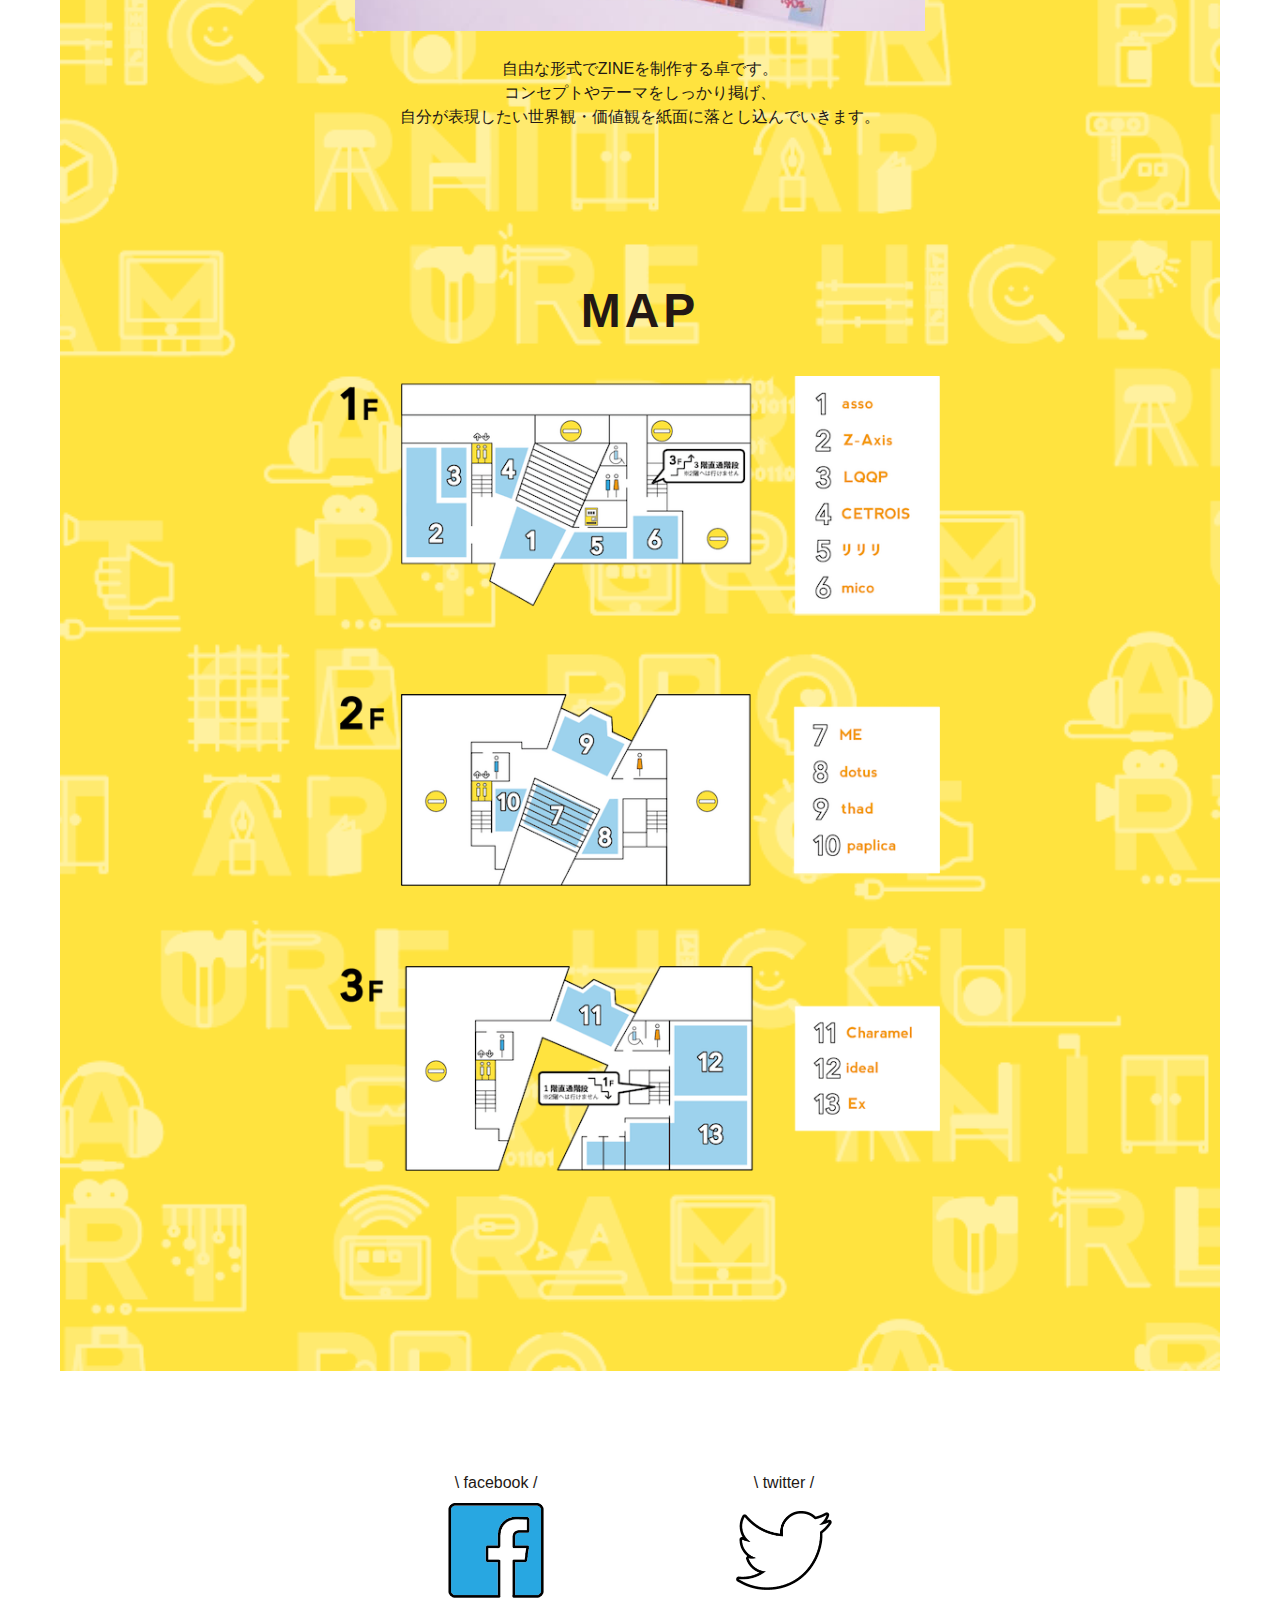
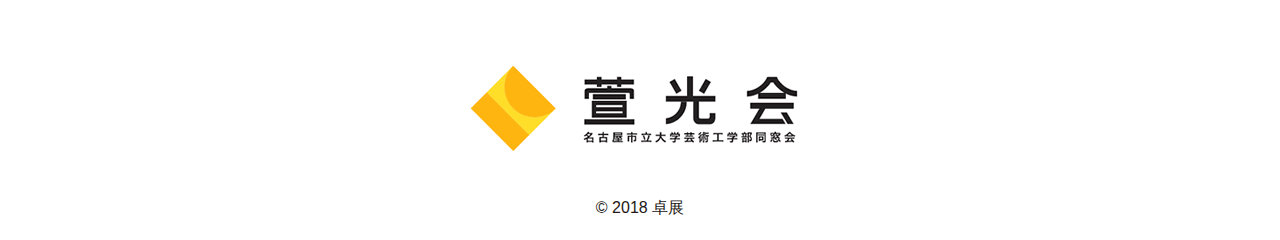
==== commit c30074c6: "画像を追加" ====
--- a/public/index.html
+++ b/public/index.html
@@ -23,6 +23,8 @@
 <meta property="og:image" content="https://geiko-takuten.com/assets/images/thumb.png">
 <link rel="shortcut icon" href="https://geiko-takuten.com/assets/images/favicon.ico">
 <link rel="apple-touch-icon-precomposed" href="https://geiko-takuten.com/assets/images/thumb.png">
+<link rel="stylesheet" href="assets/lib/css/slick.css">
+<link rel="stylesheet" href="assets/lib/css/slick-theme.css">
 <link rel="stylesheet" href="assets/css/style.css">
 <link rel="canonical" href="https://geiko-takuten.com/">
 
@@ -45,6 +47,7 @@
 <!-- script -->
 <script src="assets/lib/jsPlugins/jquery.min.js"></script>
 <script src="assets/lib/jsPlugins/vivus.min.js"></script>
+<script src="assets/lib/jsPlugins/slick.min.js"></script>
 <script src="assets/js/app.js" async></script>
 
 </head>
@@ -1893,193 +1896,6 @@
     </p>
   </div>
 
-  <h2>PROJECT</h2>
-  <div class="container">
-    <div class="project-container">
-      <div class="project-block">
-        <div class="project-icon">
-          <img src="assets/images/logo/mico.png" alt="mico">
-        </div>
-        <div class="project-detail">
-          <p class="project-title">mico</p>
-          <p class="project-description">
-            日常の小さな問題をスマートに解決するアイデア雑貨を<br class="is-pc">
-            制作する卓です。アイデア展開とプロトタイピングを<br class="is-pc">
-            中心的に行い、斬新で実用的なモノを作ります。
-          </p>
-        </div>
-      </div>
-
-      <div class="project-block">
-        <div class="project-icon">
-          <img src="assets/images/logo/thad.png" alt="thad">
-        </div>
-        <div class="project-detail">
-          <p class="project-title">thad</p>
-          <p class="project-description">
-            既存の型に当てはまらない「名前のない家具」<br class="is-pc">
-            を制作する卓です。家具を魅力的に展示する<br class="is-pc">
-            ための空間も合わせてデザインします。
-          </p>
-        </div>
-      </div>
-
-      <div class="project-block">
-        <div class="project-icon">
-          <img src="assets/images/logo/rerere.png" alt="リリリ">
-        </div>
-        <div class="project-detail">
-          <p class="project-title bold-font">ﾘﾘﾘ</p>
-          <p class="project-description">
-            埋もれている魅力を再発見し、それを引き出す<br class="is-pc">
-            ブランディングする卓です。パッケージや、広報部、<br class="is-pc">
-            展示方法などを考えていきます。
-          </p>
-        </div>
-      </div>
-
-      <div class="project-block">
-        <div class="project-icon">
-          <img src="assets/images/logo/dotus.png" alt="dotus">
-        </div>
-        <div class="project-detail">
-          <p class="project-title">dotus</p>
-          <p class="project-description">
-            「ハンディな生活家電」を制作する卓です。プロダクト<br class="is-pc">
-            デザインのプロセスの中でもスタイリングに重きを置き、<br class="is-pc">
-            ユーザビリティや魅力的な形を追求します。
-          </p>
-        </div>
-      </div>
-
-      <div class="project-block">
-        <div class="project-icon">
-          <img src="assets/images/logo/asso.png" alt="asso">
-        </div>
-        <div class="project-detail">
-          <p class="project-title">asso</p>
-          <p class="project-description">
-            ユーザーにとっての「うれしい体験」を追求した<br class="is-pc">
-            プロダクト・サービスをデザインする卓です。<br class="is-pc">
-            本当に使いたいと思えるようなモノとコトを提案します。
-          </p>
-        </div>
-      </div>
-
-      <div class="project-block">
-        <div class="project-icon">
-          <img src="assets/images/logo/paplica.png" alt="paplica">
-        </div>
-        <div class="project-detail">
-          <p class="project-title">paplica</p>
-          <p class="project-description">
-            UXデザイン手法を通してアプリをデザイン・開発<br class="is-pc">
-            していく卓です。自由に提案し、様々なデザイン手法や<br class="is-pc">
-            開発を通してカタチにしていきます。
-          </p>
-        </div>
-      </div>
-
-      <div class="project-block">
-        <div class="project-icon">
-          <img src="assets/images/logo/ZAxis.png" alt="ZAxis">
-        </div>
-        <div class="project-detail">
-          <p class="project-title">Z-Axis</p>
-          <p class="project-description">
-            3DCGを用いたコンテンツ制作をする卓です。映像・<br class="is-pc">
-            ゲーム・立体造形に関わる3DCGソフトウェアを使い<br class="is-pc">
-            魅力的なコンテンツの制作を目指します。
-          </p>
-        </div>
-      </div>
-
-      <div class="project-block">
-        <div class="project-icon">
-          <img src="assets/images/logo/cetrois.png" alt="CETROIS">
-        </div>
-        <div class="project-detail">
-          <p class="project-title">CETROIS</p>
-          <p class="project-description">
-            カーデザインの卓です。スケッチからカラーマテリアル、<br class="is-pc">
-            クレイモデルまでのカーデザインの一連の流れを学んだ<br class="is-pc">
-            上で、制作します。
-          </p>
-        </div>
-      </div>
-
-      <div class="project-block">
-        <div class="project-icon">
-          <img src="assets/images/logo/LQQP.png" alt="LQQP">
-        </div>
-        <div class="project-detail">
-          <p class="project-title">LQQP</p>
-          <p class="project-description">
-            音楽制作と映像制作の合同卓です。音楽制作は作編曲から<br class="is-pc">
-            サウンドデザイン、エンジニアリングなど、映像制作は実写・<br class="is-pc">
-            アニメーションなどを行います。
-          </p>
-        </div>
-      </div>
-
-      <div class="project-block">
-        <div class="project-icon">
-          <img src="assets/images/logo/Ex.png" alt="Ex">
-        </div>
-        <div class="project-detail">
-          <p class="project-title">Ex</p>
-          <p class="project-description">
-            インスタレーションを用いて自己表現する卓です。<br class="is-pc">
-            制作、ディスカッションを通してアイデアの幅を広げ、<br class="is-pc">
-            素材研究や展示方法についても考えます。
-          </p>
-        </div>
-      </div>
-
-      <div class="project-block">
-        <div class="project-icon">
-          <img src="assets/images/logo/ME.png" alt="ME">
-        </div>
-        <div class="project-detail">
-          <p class="project-title">ME</p>
-          <p class="project-description">
-            自由な形式でZINEを制作する卓です。<br class="is-pc">
-            コンセプトやテーマをしっかり掲げ、自分が表現したい<br class="is-pc">
-            世界観・価値観を紙面に落とし込んでいきます。
-          </p>
-        </div>
-      </div>
-
-      <div class="project-block">
-        <div class="project-icon">
-          <img src="assets/images/logo/ideal.png" alt="ideal">
-        </div>
-        <div class="project-detail">
-          <p class="project-title">ideal</p>
-          <p class="project-description">
-            未来のデジタルコンテンツを制作する卓です。理想(ideal)<br class="is-pc">
-            への様々なアプローチを考え(idea)、対処(I deal)していく<br class="is-pc">
-            過程を大切にして制作します。
-          </p>
-        </div>
-      </div>
-
-      <div class="project-block">
-        <div class="project-icon">
-          <img src="assets/images/logo/Charamel.png" alt="Charamel">
-        </div>
-        <div class="project-detail">
-          <p class="project-title">Charamel</p>
-          <p class="project-description">
-            キャラクターや世界観を創造する卓です。<br class="is-pc">
-            勉強会で表現の仕方を学び、映像や本、模型やグッズ<br class="is-pc">
-            など様々な方法で自分の思いをカタチにしていきます。
-          </p>
-        </div>
-      </div>
-    </div>
-  </div>
-
   <h2>ACCESS</h2>
   <p class="text-center mb12">名古屋市立大学 北千種キャンパス<br>
   (萱場のバス停から徒歩1分、<br class="is-sp">地下鉄砂田橋駅から徒歩17分)</p>
@@ -2088,7 +1904,385 @@
         <iframe src="https://www.google.com/maps/embed?pb=!1m18!1m12!1m3!1d3261.0232931917335!2d136.94523131524517!3d35.180971980313956!2m3!1f0!2f0!3f0!3m2!1i1024!2i768!4f13.1!3m3!1m2!1s0x0%3A0x0!2zMzXCsDEwJzUxLjUiTiAxMzbCsDU2JzUwLjciRQ!5e0!3m2!1sja!2sus!4v1500212536352" width="" height="" allowfullscreen=""></iframe>
     </div>
   </div>
-  <p></p>
+
+  <h2>PROJECT</h2>
+  <div class="container">
+    <div class="project-container">
+
+
+    <div class="project-block">
+      <div class="project-main">
+        <div class="project-icon">
+          <img src="assets/images/logo/mico.png" alt="mico">
+        </div>
+        <div class="project-title-container">
+          <span class="project-title">mico</span>
+          <p class="project-sub-title is-pc">ー アイデア雑貨で生活を少し豊かにする卓</p>
+        </div>
+      </div>
+
+      <div class="project-photo">
+        <img src="assets/images/photo/mico1.png">
+        <img src="assets/images/photo/mico2.png">
+        <img src="assets/images/photo/mico3.png">
+        <img src="assets/images/photo/mico4.png">
+        <img src="assets/images/photo/mico5.png">
+      </div>
+
+      <div class="project-detail">
+        <p class="project-description">
+          mico（ミーコ）はアイデア雑貨の提案を通じて、プロダクトデザインのスキルを学ぶ卓です。<br class="is-pc">
+          日常生活における問題に対して幅広いアイデア展開・プロトタイピングを重ね、斬新で実用的な雑貨を制作します。
+        </p>
+      </div>
+    </div>
+
+    <!-- ▼ product -->
+
+    <div class="project-block">
+      <div class="project-main">
+        <div class="project-icon">
+          <img src="assets/images/logo/asso.png" alt="asso">
+        </div>
+        <div class="project-title-container">
+          <span class="project-title">asso</span>
+          <p class="project-sub-title is-pc">ー うれしい体験を生み出すプロダクトをデザインする卓</p>
+        </div>
+      </div>
+
+      <div class="project-photo">
+        <img src="assets/images/photo/asso1.png">
+        <img src="assets/images/photo/asso2.png">
+        <img src="assets/images/photo/asso3.png">
+        <img src="assets/images/photo/asso4.png">
+        <img src="assets/images/photo/asso5.png">
+      </div>
+
+      <div class="project-detail">
+        <p class="project-description">
+          assoはユーザーにとっての「うれしい体験」を追求したプロダクトをデザインする卓。<br class="is-pc">
+          一連のプロダクトデザインのプロセスを実践し、その人にとって本当に使いたいと思えるようなモノとコトを提案します。
+        </p>
+      </div>
+    </div>
+
+    <div class="project-block">
+      <div class="project-main">
+        <div class="project-icon">
+          <img src="assets/images/logo/cetrois.png" alt="CETROIS">
+        </div>
+        <div class="project-title-container">
+          <span class="project-title">CETROIS</span>
+          <p class="project-sub-title is-pc">ー カーデザインを学ぶ卓</p>
+        </div>
+      </div>
+
+      <div class="project-photo">
+        <img src="assets/images/photo/cetrois1.png">
+        <img src="assets/images/photo/cetrois2.png">
+        <img src="assets/images/photo/cetrois3.png">
+      </div>
+
+      <div class="project-detail">
+        <p class="project-description">
+          CETROISはカーデザインを学ぶ卓です。<br class="is-pc">
+          コンセプト立案からスケッチやカラーおよびマテリアル、そしてクレイモデルまでのカーデザインの一連のプロセスを実践的に学んでいます。<br class="is-pc">
+          あらゆるアプローチからカタチについて深く考え、表現力の向上をはかります。
+        </p>
+      </div>
+    </div>
+
+    <div class="project-block">
+      <div class="project-main">
+        <div class="project-icon">
+          <img src="assets/images/logo/dotus.png" alt="dotus">
+        </div>
+        <div class="project-title-container">
+          <span class="project-title">dotus</span>
+          <p class="project-sub-title is-pc">ー ハンディ家電のカタチを創る卓</p>
+        </div>
+      </div>
+
+      <div class="project-photo">
+        <img src="assets/images/photo/dotus1.png">
+        <img src="assets/images/photo/dotus2.png">
+        <img src="assets/images/photo/dotus3.png">
+        <img src="assets/images/photo/dotus4.png">
+        <img src="assets/images/photo/dotus5.png">
+      </div>
+
+      <div class="project-detail">
+        <p class="project-description">
+          「ハンディな生活家電」を提案する中でプロダクトデザインにおける<br class="is-pc">スキルのレベルアップを謀る卓です。<br class="is-pc">
+          プロセスの中でもスタイリングに重きを置き、<br class="is-pc">モノのユーザビリティや機能を検討し魅力的なカタチを目指します。
+        </p>
+      </div>
+    </div>
+
+    <!-- ▲ product -->
+
+    <!-- ▼ program -->
+    <div class="project-block">
+      <div class="project-main">
+        <div class="project-icon">
+          <img src="assets/images/logo/paplica.png" alt="paplica">
+        </div>
+        <div class="project-title-container">
+          <span class="project-title">paplica</span>
+          <p class="project-sub-title is-pc">ー アプリをデザイン・開発する卓</p>
+        </div>
+      </div>
+
+      <div class="project-photo">
+        <img src="assets/images/photo/paplica1.png">
+        <img src="assets/images/photo/paplica2.png">
+        <img src="assets/images/photo/paplica3.png">
+        <img src="assets/images/photo/paplica4.png">
+        <img src="assets/images/photo/paplica5.png">
+      </div>
+
+      <div class="project-detail">
+        <p class="project-description">
+          UXデザイン手法を通してアプリをデザイン・開発していく卓です。<br class="is-pc">
+          基本的なwebプログラミングやUXデザインの考え方を学び、
+          自分の力で提案したアプリをカタチにしていきます。
+        </p>
+      </div>
+    </div>
+
+    <div class="project-block">
+      <div class="project-main">
+        <div class="project-icon">
+          <img src="assets/images/logo/ideal.png" alt="ideal">
+        </div>
+        <div class="project-title-container">
+          <span class="project-title">ideal</span>
+          <p class="project-sub-title is-pc">ー そうぞうを楽しむ卓</p>
+        </div>
+      </div>
+
+      <div class="project-photo">
+        <img src="assets/images/photo/ideal1.png">
+        <img src="assets/images/photo/ideal2.png">
+        <img src="assets/images/photo/ideal3.png">
+      </div>
+
+      <div class="project-detail">
+        <p class="project-description">
+          まだ体験したことのない、どこか心を惹かれるものとは。<br class="is-pc">
+          idealは何かを考える楽しさ、それをつくり出すことの難しさを体感する卓です。<br class="is-pc">
+          こんなものがあったら面白いなという体験を目指し、過程を大切にしながら制作を進めていきます。<br class="is-pc">
+          あなたがそうぞうする理想には、一体どんなものがありますか?
+        </p>
+      </div>
+    </div>
+
+    <div class="project-block">
+      <div class="project-main">
+        <div class="project-icon">
+          <img src="assets/images/logo/ZAxis.png" alt="ZAxis">
+        </div>
+        <div class="project-title-container">
+          <span class="project-title">ZAxis</span>
+          <p class="project-sub-title is-pc">ー 仮想空間で創る卓</p>
+        </div>
+      </div>
+
+      <div class="project-photo">
+        <img src="assets/images/photo/ZAxis1.png">
+        <img src="assets/images/photo/ZAxis2.png">
+        <img src="assets/images/photo/ZAxis3.png">
+      </div>
+
+      <div class="project-detail">
+        <p class="project-description">
+          3DCGを用いたコンテンツ制作をする卓です。<br class="is-pc">
+          映像・ゲーム・立体造形に関わる3DCGソフトウェアについての学習をメインに、各々が魅力的だと感じるコンテンツの制作を目指します。<br class="is-pc">
+          実際にプロの現場でも使われているソフトウェアを使用し、PBR（物理ベースレンダリング）を用いた最先端のCG技術についての理解を深めます。
+
+        </p>
+      </div>
+    </div>
+    <!-- ▲ program -->
+
+    <!-- ▼ funiture -->
+    <div class="project-block">
+      <div class="project-main">
+        <div class="project-icon">
+          <img src="assets/images/logo/thad.png" alt="thad">
+        </div>
+        <div class="project-title-container">
+          <span class="project-title">thad</span>
+          <p class="project-sub-title is-pc">ー 名前のない家具をつくる卓</p>
+        </div>
+      </div>
+
+      <div class="project-photo">
+        <img src="assets/images/photo/thad1.png">
+        <img src="assets/images/photo/thad2.png">
+        <img src="assets/images/photo/thad3.png">
+      </div>
+
+      <div class="project-detail">
+        <p class="project-description">
+          thad(サッド)は既存の型に当てはまらない「名前のない家具」を提案し、実際に制作する卓です。<br class="is-pc">
+          家具を魅力的に展示するための空間も合わせてデザインします。
+        </p>
+      </div>
+    </div>
+    <!-- ▲ funiture -->
+
+    <!-- ▼ art -->
+    <div class="project-block">
+      <div class="project-main">
+        <div class="project-icon">
+          <img src="assets/images/logo/ex.png" alt="ex">
+        </div>
+        <div class="project-title-container">
+          <span class="project-title">Ex</span>
+          <p class="project-sub-title is-pc">ー 独創的な空間を演出する卓</p>
+        </div>
+      </div>
+
+      <div class="project-photo">
+        <img src="assets/images/photo/ex1.png">
+        <img src="assets/images/photo/ex2.png">
+        <img src="assets/images/photo/ex3.png">
+      </div>
+
+      <div class="project-detail">
+        <p class="project-description">
+          各自で決めたテーマをもとにインスタレーションを制作する卓です。<br class="is-pc">
+          自分自身を起点にテーマを設定し、各々のテーマからさらにアイデアを広げ作品に落とし込みます。<br class="is-pc">
+          ディスカッションを通してアイデアの幅を広げ、魅了的な空間を作り上げます。
+        </p>
+      </div>
+    </div>
+
+    <div class="project-block">
+      <div class="project-main">
+        <div class="project-icon">
+          <img src="assets/images/logo/lqqp.png" alt="lqqp">
+        </div>
+        <div class="project-title-container">
+          <span class="project-title">LQQP</span>
+          <p class="project-sub-title is-pc">ー 音楽・映像を制作する卓</p>
+        </div>
+      </div>
+
+      <div class="project-photo">
+        <img src="assets/images/photo/lqqp1.png">
+        <img src="assets/images/photo/lqqp2.png">
+        <img src="assets/images/photo/lqqp3.png">
+      </div>
+
+      <div class="project-detail">
+        <p class="project-description">
+          LQQP（ループ）は音楽・映像制作系の人々が集まった卓です。<br class="is-pc">
+          音楽は作編曲・サウンドデザイン・エンジニアリングなど、<br class="is-pc">
+          映像は実写撮影・アニメーションなどさまざまな技法を用いて制作します。
+
+        </p>
+      </div>
+    </div>
+
+    <!-- ▲ art -->
+    <div class="project-block">
+      <div class="project-main">
+        <div class="project-icon">
+          <img src="assets/images/logo/ririri.png" alt="ririri">
+        </div>
+        <div class="project-title-container">
+          <span class="project-title">ﾘﾘﾘ</span>
+          <p class="project-sub-title is-pc">ー モノの魅力を再発見しリブランディングする卓</p>
+        </div>
+      </div>
+
+      <div class="project-photo">
+        <img src="assets/images/photo/ririri1.png">
+        <img src="assets/images/photo/ririri2.png">
+        <img src="assets/images/photo/ririri3.png">
+        <img src="assets/images/photo/ririri4.png">
+      </div>
+
+      <div class="project-detail">
+        <p class="project-description">
+          埋もれているモノの魅力を再発見し、それを引き出すブランディングをする卓です。<br class="is-pc">
+          ロゴを製作した後、パッケージや、広報物、展示方法を入念に考えて行きます。
+
+        </p>
+      </div>
+    </div>
+
+    <div class="project-block">
+      <div class="project-main">
+        <div class="project-icon">
+          <img src="assets/images/logo/charamel.png" alt="charamel">
+        </div>
+        <div class="project-title-container">
+          <span class="project-title">Charamel</span>
+          <p class="project-sub-title is-pc">ー キャラクターや世界観を創造する卓</p>
+        </div>
+      </div>
+
+      <div class="project-photo">
+        <img src="assets/images/photo/charamel1.png">
+        <img src="assets/images/photo/charamel2.png">
+        <img src="assets/images/photo/charamel3.png">
+      </div>
+
+      <div class="project-detail">
+        <p class="project-description">
+          趣味、好み、経験をもとにキャラクターや世界観を創造しカタチにする卓です。<br class="is-pc">
+          勉強会で表現方法と基礎知識を学び、アウトプットに重きを置いて制作を進めています。<br class="is-pc">
+          自分の思いを、本、映像、模型などの自分の好きなカタチで個性豊かに表現しました。
+
+        </p>
+      </div>
+    </div>
+    <div class="project-block">
+      <div class="project-main">
+        <div class="project-icon">
+          <img src="assets/images/logo/me.png" alt="me">
+        </div>
+        <div class="project-title-container">
+          <span class="project-title">ME</span>
+          <p class="project-sub-title is-pc">ー zineを作る卓</p>
+        </div>
+      </div>
+
+      <div class="project-photo">
+        <img src="assets/images/photo/me1.png">
+        <img src="assets/images/photo/me2.png">
+        <img src="assets/images/photo/me3.png">
+      </div>
+
+      <div class="project-detail">
+        <p class="project-description">
+          自由な形式でZINEを制作する卓です。<br class="is-pc">
+          コンセプトやテーマをしっかり掲げ、<br class="is-pc">
+          自分が表現したい世界観・価値観を紙面に落とし込んでいきます。
+        </p>
+      </div>
+    </div>
+
+
+    </div>
+  </div>
+
+  <h2>MAP</h2>
+  <div class="container">
+    <div class="pc-map-container is-pc">
+      <img src="assets/images/floor1-pc.png">
+      <img src="assets/images/floor2-pc.png">
+      <img src="assets/images/floor3-pc.png">
+    </div>
+    <div class="sp-map-container is-sp">
+      <img src="assets/images/floor1-sp.png">
+      <img src="assets/images/floor2-sp.png">
+      <img src="assets/images/floor3-sp.png">
+    </div>
+  </div>
 </div>
 <footer>
   <div class="sns-container">
--- a/public/assets/css/style.css
+++ b/public/assets/css/style.css
@@ -1,3 +1,3 @@
 @charset "UTF-8";@font-face{font-family:"GothicBBBPro";src:url(/assets/lib/fonts/A-OTF-GothicBBBPro-Medium.otf) format("opentype"),url(/assets/lib/fonts/A-OTF-GothicBBBPro-Medium.woff) format("woff")}@font-face{font-family:"nevis";src:url(/assets/lib/fonts/nevis.otf) format("opentype"),url(/assets/lib/fonts/nevis.woff) format("woff")}@font-face{font-family:"Toppan";src:url(/assets/lib/fonts/ToppanBunkyuMidashiGothic-ExtraBold.otf) format("opentype"),url(/assets/lib/fonts/ToppanBunkyuMidashiGothic-ExtraBold.woff) format("woff")}
 /*! sanitize.css | CC0 Public Domain | github.com/jonathantneal/sanitize.css */
-:root{-ms-overflow-style:-ms-autohiding-scrollbar;overflow-y:scroll;-webkit-text-size-adjust:100%;text-size-adjust:100%}audio:not([controls]){display:none}details,main,summary{display:block}input[type=number]{width:auto}input[type=search]{-webkit-appearance:textfield}input[type=search]::-webkit-search-cancel-button,input[type=search]::-webkit-search-decoration{-webkit-appearance:none}pre,textarea{overflow:auto}progress{display:inline-block}small{font-size:75%}#art01,#art02,#art03,#furniture01,#furniture02,#furniture03,#furniture04,#graphic01,#graphic02,#graphic03,#product01,#product02,#product03,#product04,#program01,#program02,#program03,#program04,#program05,[hidden],template{display:none}[unselectable]{-webkit-user-select:none;-ms-user-select:none;user-select:none}*,::after,::before{box-sizing:inherit}*{font-size:inherit;line-height:inherit}::after,::before{text-decoration:inherit;vertical-align:inherit}*,::after,::before{border-style:solid;border-width:0}*{margin:0;padding:0}:root{box-sizing:border-box;cursor:default;font:16px/1.5 sans-serif;text-rendering:optimizeLegibility}html{background-color:#fff}a{text-decoration:none}audio,canvas,iframe,img,svg,video{vertical-align:middle}button,input,select,textarea{background-color:transparent;color:inherit;font-family:inherit;font-style:inherit;font-weight:inherit}[type=button],[type=date],[type=datetime-local],[type=datetime],[type=email],[type=month],[type=number],[type=password],[type=reset],[type=search],[type=submit],[type=tel],[type=text],[type=time],[type=url],[type=week],button,select,textarea{min-height:1.5em}code,kbd,pre,samp{font-family:monospace,monospace}nav ol,nav ul{list-style:none}select{-moz-appearance:none;-webkit-appearance:none}select::-ms-expand{display:none}select::-ms-value{color:currentColor}table{border-collapse:collapse;border-spacing:0}textarea{resize:vertical}::selection{background-color:#b3d4fc;text-shadow:none}@media screen{[hidden~=screen]{display:inherit}[hidden~=screen]:not(:active):not(:focus):not(:target){clip:rect(0 0 0 0)!important;position:absolute!important}}body{-webkit-text-size-adjust:100%;text-size-adjust:100%;-webkit-font-smoothing:antialiased;-moz-osx-font-smoothing:grayscale;font-smoothing:antialiased;text-rendering:auto;font-size:16px;font-family:"GothicBBBPro","游ゴシック",YuGothic,"ヒラギノ角ゴ ProN W3","Hiragino Kaku Gothic ProN","メイリオ",Meiryo,sans-serif;color:#231815;background-color:#fff}.english-font{font-family:"nevis",sans-serif!important;letter-spacing:4px;line-height:.9;font-weight:700}.bold-font{font-family:"Toppan",sans-serif!important}.text-center{text-align:center}.text-left{text-align:left}.text-right{text-align:right}.text-xsmall{font-size:10px}.text-small{font-size:14px}.text-middle{font-size:16px}.text-large{font-size:20px}.text-xlarge{font-size:24px}.text-xxlarge{font-size:36px}.text-xxxlarge{font-size:48px}.text-strong{font-weight:700}.text-underline{text-decoration:underline}.text-white{color:#fff}.text-yellow{color:#ffe33f}.text-orange{color:#f39800}.text-blue{color:#2ea7e0}.mb8{margin-bottom:8px}.mb12{margin-bottom:12px}.mb20{margin-bottom:20px}.mb40{margin-bottom:40px}.mt8{margin-top:8px}.l-left{float:left}.l-right{float:right}.l-relative{position:relative}.l-absolute{position:absolute}.l-centerX,.l-centerY{position:absolute;top:50%}.l-centerX{transform:translate(-50% -50%);left:50%;transform:translateX(-50%)}.l-centerY{transform:translateY(-50%)}@media (min-width:780px){.is-pc{display:block}.is-pc-ib{display:inline-block}.is-sp,.is-sp-ib{display:none!important}}@media (max-width:780px){.is-pc,.is-pc-ib{display:none!important}.is-sp{display:block}.is-sp-ib{display:inline-block}}.clearfix{zoom:1}.clearfix:after,.clearfix:before{content:" ";display:table}.clearfix:after{clear:both}.mv-container .mv-content:after,.mv-container .mv-content:before,.mv-container:after,.mv-container:before{content:"";background:#fff;position:absolute;display:block;z-index:1}.mv-container:before{height:60px;width:100vw;left:0;top:0}.mv-container:after{width:60px;height:100vh;right:0;top:0}.mv-container .mv-content{width:100vw;height:100vh;background-color:#ffe33f}.mv-container .mv-content:before{height:60px;width:100vw;bottom:0;left:0}.mv-container .mv-content:after{width:60px;height:100vh;top:0;left:0}.mv-container .mv-content .mv-title{top:32px;left:44px;z-index:2}.mv-container .mv-content .mv-logo{width:150px;right:36px;top:32px;z-index:2}.mv-container .mv-content .mv-logo::before{content:"";position:absolute;right:24px;top:28px;width:120px;height:340px;background-color:#ffe33f;z-index:2}.mv-container .mv-content .mv-logo img{width:150px;height:auto;position:absolute;right:0;left:0;z-index:5}.mv-container .mv-content .mv-background{width:100vw;height:100vh;padding:20px;overflow:hidden;position:relative}.mv-container .mv-content .mv-background svg{position:absolute;bottom:0;left:50%;transform:translateX(-50%);width:100vw;height:auto}.mv-container .mv-content .mv-detail{position:absolute;bottom:32px;left:44px;z-index:5}.mv-container .mv-content .mv-detail:after{content:"";bottom:28px;left:16px;width:386px;height:150px;position:absolute;background-color:#ffe33f;z-index:-1}.mv-container .mv-content .mv-detail .mv-detail-container .date{height:52px}.mv-container .mv-content .mv-detail .mv-detail-container .date img{height:100%}.mv-container .mv-content .mv-detail .mv-detail-container .time{letter-spacing:-2.5px}@media (max-width:780px){.mv-container .mv-content:before,.mv-container:before{height:20px}.mv-container .mv-content:after,.mv-container:after{width:20px}.mv-container .mv-content .mv-logo{width:100px;right:10px;top:10px;z-index:2}.mv-container .mv-content .mv-logo::before{right:10px;top:10px;width:90px;height:230px}.mv-container .mv-content .mv-logo img{width:100px;height:auto;position:absolute;right:0;left:0}.mv-container .mv-content .mv-background{width:100vw;height:100vh;overflow:hidden}.mv-container .mv-content .mv-background svg{position:absolute;top:50%;left:50%;transform:translate(-50%,-50%);width:auto;height:100vh}.mv-container .mv-content .sp-mv-title{bottom:0;left:10px;font-size:24px;z-index:4}.mv-container .mv-content .sp-mv-title p{font-family:"nevis",sans-serif!important;font-weight:700!important}.mv-container .mv-content .sp-mv-title:after{content:"";bottom:20px;left:10px;width:100%;height:10px;position:absolute;background-color:#ffe33f;z-index:-1}}.contents-container h2,h2{font-family:"nevis",sans-serif}h2{margin-right:40px;text-align:right;font-size:28px}.contents-container{width:calc(100% - 120px);margin:0 auto 40px;padding:40px 0 80px;background-image:url(../images/about-background.png);background-size:contain;background-repeat:repeat}.contents-container h2{font-size:48px;text-align:center;position:relative;letter-spacing:4px;margin:28px auto 20px;width:28%;line-height:1.4}.contents-container .container{padding:12px 0 40px}.contents-container .container .about-text{line-height:2.2}.contents-container .container .about-date{margin:0 auto 40px;text-align:center}.contents-container .container .about-date img{width:35%;margin-bottom:16px}.contents-container .gmap{height:300px}.contents-container .gmap iframe{width:80%;margin-left:10%;height:300px}.project-container{padding:0 10%;display:flex;justify-content:space-between;flex-wrap:wrap}.project-container .project-block{width:48%;display:flex;margin-bottom:20px}.project-container .project-block .project-icon{width:100px;height:100px;padding:10px;margin-right:10px;background-color:#fff;border-radius:50%}.project-container .project-block .project-icon img{width:100%;height:100%}.project-container .project-block .project-detail{flex:1;-webkit-flex:1}.project-container .project-block .project-detail .project-title{color:#f39800;font-family:"nevis",sans-serif;font-weight:700;font-size:24px}.project-container .project-block .project-detail .project-description{font-size:12px}@media (max-width:780px){.project-container{padding:10px 0 0;display:block}.project-container .project-block,.project-container .project-block .project-icon img{width:100%}.project-container .project-block .project-icon{width:60px;height:60px;padding:6px}.project-container .project-block .project-detail{flex:1;-webkit-flex:1}.project-container .project-block .project-detail .project-title{font-size:24px;line-height:24px;margin-bottom:4px}}footer{margin-top:100px}footer .sns-container{margin:0 auto 40px;width:45%;display:flex;justify-content:space-around}footer .sns-container a{display:block;width:96px;height:auto}footer .sns-container a p{color:#231815;text-align:center;margin-bottom:8px}footer,footer .sns-container a img{width:100%}footer .sponser-container{width:100%;text-align:center}footer .sponser-container a img{margin:0 auto}footer .copy{text-align:center;padding:20px 0}@media (max-width:780px){.contents-container{width:calc(100% - 40px);margin:0 auto;padding:40px 0;background-image:url(../images/about-background.png);background-size:contain;background-repeat:repeat-y}.contents-container h2{width:80%;line-height:1;font-size:32px;background:linear-gradient(transparent 70%,#f39800 30%)}.contents-container .container{padding:0 4%}.contents-container .container .about-text{line-height:1.4}.contents-container .container .about-date img{width:90%;margin-bottom:16px}footer .sns-container{margin:0 auto 40px;width:80%}footer .sns-container a{display:block;width:100px;height:auto}footer .sns-container a p{color:#231815;text-align:center;margin-bottom:8px}footer .sns-container a img{width:60%;margin-left:20%}footer .sponser-container{width:100%}footer .sponser-container a img{margin:0 auto;width:80%}}.cls-11,.cls-12,.cls-13,.cls-14,.cls-2,.mv-detail,.mv-logo,.mv-title,.sp-mv-title{opacity:0}.icon{display:inline-block;background-repeat:no-repeat}.icon.icon-web-navigation-line-craft-1-109681,.icon.icon-web-navigation-line-craft-2-109682{background-image:url(../images/icon.png);background-position:0 0;background-size:1540px 1026px;width:512px;height:512px}.icon.icon-web-navigation-line-craft-2-109682{background-position:-514px 0}.icon.icon-web-navigation-line-craft-3-109688,.icon.icon-web-navigation-line-craft-4-109689,.icon.icon-web-navigation-line-craft-5-109690{background-image:url(../images/icon.png);background-position:0 -514px;background-size:1540px 1026px;width:512px;height:512px}.icon.icon-web-navigation-line-craft-4-109689,.icon.icon-web-navigation-line-craft-5-109690{background-position:-514px -514px}.icon.icon-web-navigation-line-craft-5-109690{background-position:-1028px 0}+:root{-ms-overflow-style:-ms-autohiding-scrollbar;overflow-y:scroll;-webkit-text-size-adjust:100%;text-size-adjust:100%}audio:not([controls]){display:none}details,main,summary{display:block}input[type=number]{width:auto}input[type=search]{-webkit-appearance:textfield}input[type=search]::-webkit-search-cancel-button,input[type=search]::-webkit-search-decoration{-webkit-appearance:none}pre,textarea{overflow:auto}progress{display:inline-block}small{font-size:75%}#art01,#art02,#art03,#furniture01,#furniture02,#furniture03,#furniture04,#graphic01,#graphic02,#graphic03,#product01,#product02,#product03,#product04,#program01,#program02,#program03,#program04,#program05,[hidden],template{display:none}[unselectable]{-webkit-user-select:none;-ms-user-select:none;user-select:none}*,::after,::before{box-sizing:inherit}*{font-size:inherit;line-height:inherit}::after,::before{text-decoration:inherit;vertical-align:inherit}*,::after,::before{border-style:solid;border-width:0}*{margin:0;padding:0}:root{box-sizing:border-box;cursor:default;font:16px/1.5 sans-serif;text-rendering:optimizeLegibility}html{background-color:#fff}a{text-decoration:none}audio,canvas,iframe,img,svg,video{vertical-align:middle}button,input,select,textarea{background-color:transparent;color:inherit;font-family:inherit;font-style:inherit;font-weight:inherit}[type=button],[type=date],[type=datetime-local],[type=datetime],[type=email],[type=month],[type=number],[type=password],[type=reset],[type=search],[type=submit],[type=tel],[type=text],[type=time],[type=url],[type=week],button,select,textarea{min-height:1.5em}code,kbd,pre,samp{font-family:monospace,monospace}nav ol,nav ul{list-style:none}select{-moz-appearance:none;-webkit-appearance:none}select::-ms-expand{display:none}select::-ms-value{color:currentColor}table{border-collapse:collapse;border-spacing:0}textarea{resize:vertical}::selection{background-color:#b3d4fc;text-shadow:none}@media screen{[hidden~=screen]{display:inherit}[hidden~=screen]:not(:active):not(:focus):not(:target){clip:rect(0 0 0 0)!important;position:absolute!important}}body{-webkit-text-size-adjust:100%;text-size-adjust:100%;-webkit-font-smoothing:antialiased;-moz-osx-font-smoothing:grayscale;font-smoothing:antialiased;text-rendering:auto;font-size:16px;font-family:"GothicBBBPro","游ゴシック",YuGothic,"ヒラギノ角ゴ ProN W3","Hiragino Kaku Gothic ProN","メイリオ",Meiryo,sans-serif;color:#231815;background-color:#fff}.english-font{font-family:"nevis",sans-serif!important;letter-spacing:4px;line-height:.9;font-weight:700}.bold-font{font-family:"Toppan",sans-serif!important}.text-center{text-align:center}.text-left{text-align:left}.text-right{text-align:right}.text-xsmall{font-size:10px}.text-small{font-size:14px}.text-middle{font-size:16px}.text-large{font-size:20px}.text-xlarge{font-size:24px}.text-xxlarge{font-size:36px}.text-xxxlarge{font-size:48px}.text-strong{font-weight:700}.text-underline{text-decoration:underline}.text-white{color:#fff}.text-yellow{color:#ffe33f}.text-orange{color:#f39800}.text-blue{color:#2ea7e0}.mb8{margin-bottom:8px}.mb12{margin-bottom:12px}.mb20{margin-bottom:20px}.mb40{margin-bottom:40px}.mt8{margin-top:8px}.l-left{float:left}.l-right{float:right}.l-relative{position:relative}.l-absolute{position:absolute}.l-centerX,.l-centerY{position:absolute;top:50%}.l-centerX{transform:translate(-50% -50%);left:50%;transform:translateX(-50%)}.l-centerY{transform:translateY(-50%)}@media (min-width:780px){.is-pc{display:block}.is-pc-ib{display:inline-block}.is-sp,.is-sp-ib{display:none!important}}@media (max-width:780px){.is-pc,.is-pc-ib{display:none!important}.is-sp{display:block}.is-sp-ib{display:inline-block}}.clearfix{zoom:1}.clearfix:after,.clearfix:before{content:" ";display:table}.clearfix:after{clear:both}.mv-container .mv-content:after,.mv-container .mv-content:before,.mv-container:after,.mv-container:before{content:"";background:#fff;position:absolute;display:block;z-index:1}.mv-container:before{height:60px;width:100vw;left:0;top:0}.mv-container:after{width:60px;height:100vh;right:0;top:0}.mv-container .mv-content{width:100vw;height:100vh;background-color:#ffe33f}.mv-container .mv-content:before{height:60px;width:100vw;bottom:0;left:0}.mv-container .mv-content:after{width:60px;height:100vh;top:0;left:0}.mv-container .mv-content .mv-title{top:32px;left:44px;z-index:2}.mv-container .mv-content .mv-logo{width:150px;right:36px;top:32px;z-index:2}.mv-container .mv-content .mv-logo::before{content:"";position:absolute;right:24px;top:28px;width:120px;height:340px;background-color:#ffe33f;z-index:2}.mv-container .mv-content .mv-logo img{width:150px;height:auto;position:absolute;right:0;left:0;z-index:5}.mv-container .mv-content .mv-background{width:100vw;height:100vh;padding:20px;overflow:hidden;position:relative}.mv-container .mv-content .mv-background svg{position:absolute;bottom:0;left:50%;transform:translateX(-50%);width:100vw;height:auto}.mv-container .mv-content .mv-detail{position:absolute;bottom:32px;left:44px;z-index:5}.mv-container .mv-content .mv-detail:after{content:"";bottom:28px;left:16px;width:386px;height:150px;position:absolute;background-color:#ffe33f;z-index:-1}.mv-container .mv-content .mv-detail .mv-detail-container .date{height:52px}.mv-container .mv-content .mv-detail .mv-detail-container .date img{height:100%}.mv-container .mv-content .mv-detail .mv-detail-container .time{letter-spacing:-2.5px}@media (max-width:780px){.mv-container .mv-content:before,.mv-container:before{height:20px}.mv-container .mv-content:after,.mv-container:after{width:20px}.mv-container .mv-content .mv-logo{width:100px;right:10px;top:10px;z-index:2}.mv-container .mv-content .mv-logo::before{right:10px;top:10px;width:90px;height:230px}.mv-container .mv-content .mv-logo img{width:100px;height:auto;position:absolute;right:0;left:0}.mv-container .mv-content .mv-background{width:100vw;height:100vh;overflow:hidden}.mv-container .mv-content .mv-background svg{position:absolute;top:50%;left:50%;transform:translate(-50%,-50%);width:auto;height:100vh}.mv-container .mv-content .sp-mv-title{bottom:0;left:10px;font-size:24px;z-index:4}.mv-container .mv-content .sp-mv-title p{font-family:"nevis",sans-serif!important;font-weight:700!important}.mv-container .mv-content .sp-mv-title:after{content:"";bottom:20px;left:10px;width:100%;height:10px;position:absolute;background-color:#ffe33f;z-index:-1}}.contents-container h2,h2{font-family:"nevis",sans-serif}h2{margin-right:40px;text-align:right;font-size:28px}.contents-container{width:calc(100% - 120px);margin:0 auto 40px;padding:40px 0 80px;background-color:#ffe33f;background-image:url(../images/about-background.png);background-size:contain;background-repeat:repeat}.contents-container h2{font-size:48px;text-align:center;position:relative;letter-spacing:4px;margin:28px auto 20px;width:28%;line-height:1.4}.contents-container .container{padding:12px 0 40px}.contents-container .container .about-text{line-height:2.2}.contents-container .container .about-date{margin:0 auto 40px;text-align:center}.contents-container .container .about-date img{width:35%;margin-bottom:16px}.contents-container .gmap{height:300px;margin-bottom:80px}.contents-container .gmap iframe{width:80%;margin-left:10%;height:300px}.project-container{padding:0 10%}.pc-map-container img,.project-container .project-block{width:100%;margin-bottom:80px}.project-container .project-block .project-photo{width:70%;margin-left:15%;margin-bottom:24px}.project-container .project-block .project-photo img{padding:0 40px}.project-container .project-block .project-main{display:flex;justify-content:center;align-items:center;margin-bottom:20px}.project-container .project-block .project-main .project-icon{width:100px;height:100px;padding:10px;margin-right:20px;background-color:#fff;border-radius:50%}.project-container .project-block .project-main .project-icon img{width:100%;height:100%}.project-container .project-block .project-main .project-title-container .project-title{color:#f39800;font-family:"nevis",sans-serif;font-weight:700;font-size:58px;line-height:1;margin-bottom:15px}.project-container .project-block .project-main .project-title-container .project-sub-title{font-family:"Toppan",sans-serif;margin-top:5px}.project-container .project-block .project-detail .project-description{font-size:16px;text-align:center}@media (max-width:780px){.project-container{padding:10px 0 0;display:block}.project-container .project-block{width:100%;margin-bottom:40px}.project-container .project-block .project-photo{width:100%;margin-left:0}.project-container .project-block .project-photo img{width:100%;padding:0 20px}.project-container .project-block .project-main{margin-bottom:16px}.project-container .project-block .project-main .project-title-container .project-title{font-size:34px}.project-container .project-block .project-main .project-icon{width:80px;height:80px;padding:6px}.project-container .project-block .project-main .project-icon img{width:100%}.project-container .project-block .project-detail .project-description{font-size:12px}}.pc-map-container{width:600px;margin:0 auto}.pc-map-container img{display:block}footer{margin-top:100px}footer .sns-container{margin:0 auto 40px;width:45%;display:flex;justify-content:space-around}footer .sns-container a{display:block;width:96px;height:auto}footer .sns-container a p{color:#231815;text-align:center;margin-bottom:8px}footer,footer .sns-container a img{width:100%}footer .sponser-container{width:100%;text-align:center}footer .sponser-container a img{margin:0 auto}footer .copy{text-align:center;padding:20px 0}@media (max-width:780px){.contents-container{width:calc(100% - 40px);margin:0 auto;padding:40px 0;background-image:url(../images/about-background.png);background-size:contain;background-repeat:repeat-y}.contents-container h2{width:80%;line-height:1;font-size:32px;background:linear-gradient(transparent 70%,#f39800 30%)}.contents-container .container{padding:0 4%}.contents-container .container .about-text{line-height:1.4}.contents-container .container .about-date img{width:90%;margin-bottom:16px}.gmap{margin-bottom:40px}footer .sns-container{margin:0 auto 40px;width:80%}footer .sns-container a{display:block;width:100px;height:auto}footer .sns-container a p{color:#231815;text-align:center;margin-bottom:8px}footer .sns-container a img{width:60%;margin-left:20%}footer .sponser-container{width:100%}footer .sponser-container a img{margin:0 auto;width:80%}.sp-map-container img{width:100%;display:block;margin-bottom:40px}}.cls-11,.cls-12,.cls-13,.cls-14,.cls-2,.mv-detail,.mv-logo,.mv-title,.sp-mv-title{opacity:0}.icon{display:inline-block;background-repeat:no-repeat}.icon.icon-web-navigation-line-craft-1-109681,.icon.icon-web-navigation-line-craft-2-109682{background-image:url(../images/icon.png);background-position:0 0;background-size:1540px 1026px;width:512px;height:512px}.icon.icon-web-navigation-line-craft-2-109682{background-position:-514px 0}.icon.icon-web-navigation-line-craft-3-109688,.icon.icon-web-navigation-line-craft-4-109689,.icon.icon-web-navigation-line-craft-5-109690{background-image:url(../images/icon.png);background-position:0 -514px;background-size:1540px 1026px;width:512px;height:512px}.icon.icon-web-navigation-line-craft-4-109689,.icon.icon-web-navigation-line-craft-5-109690{background-position:-514px -514px}.icon.icon-web-navigation-line-craft-5-109690{background-position:-1028px 0}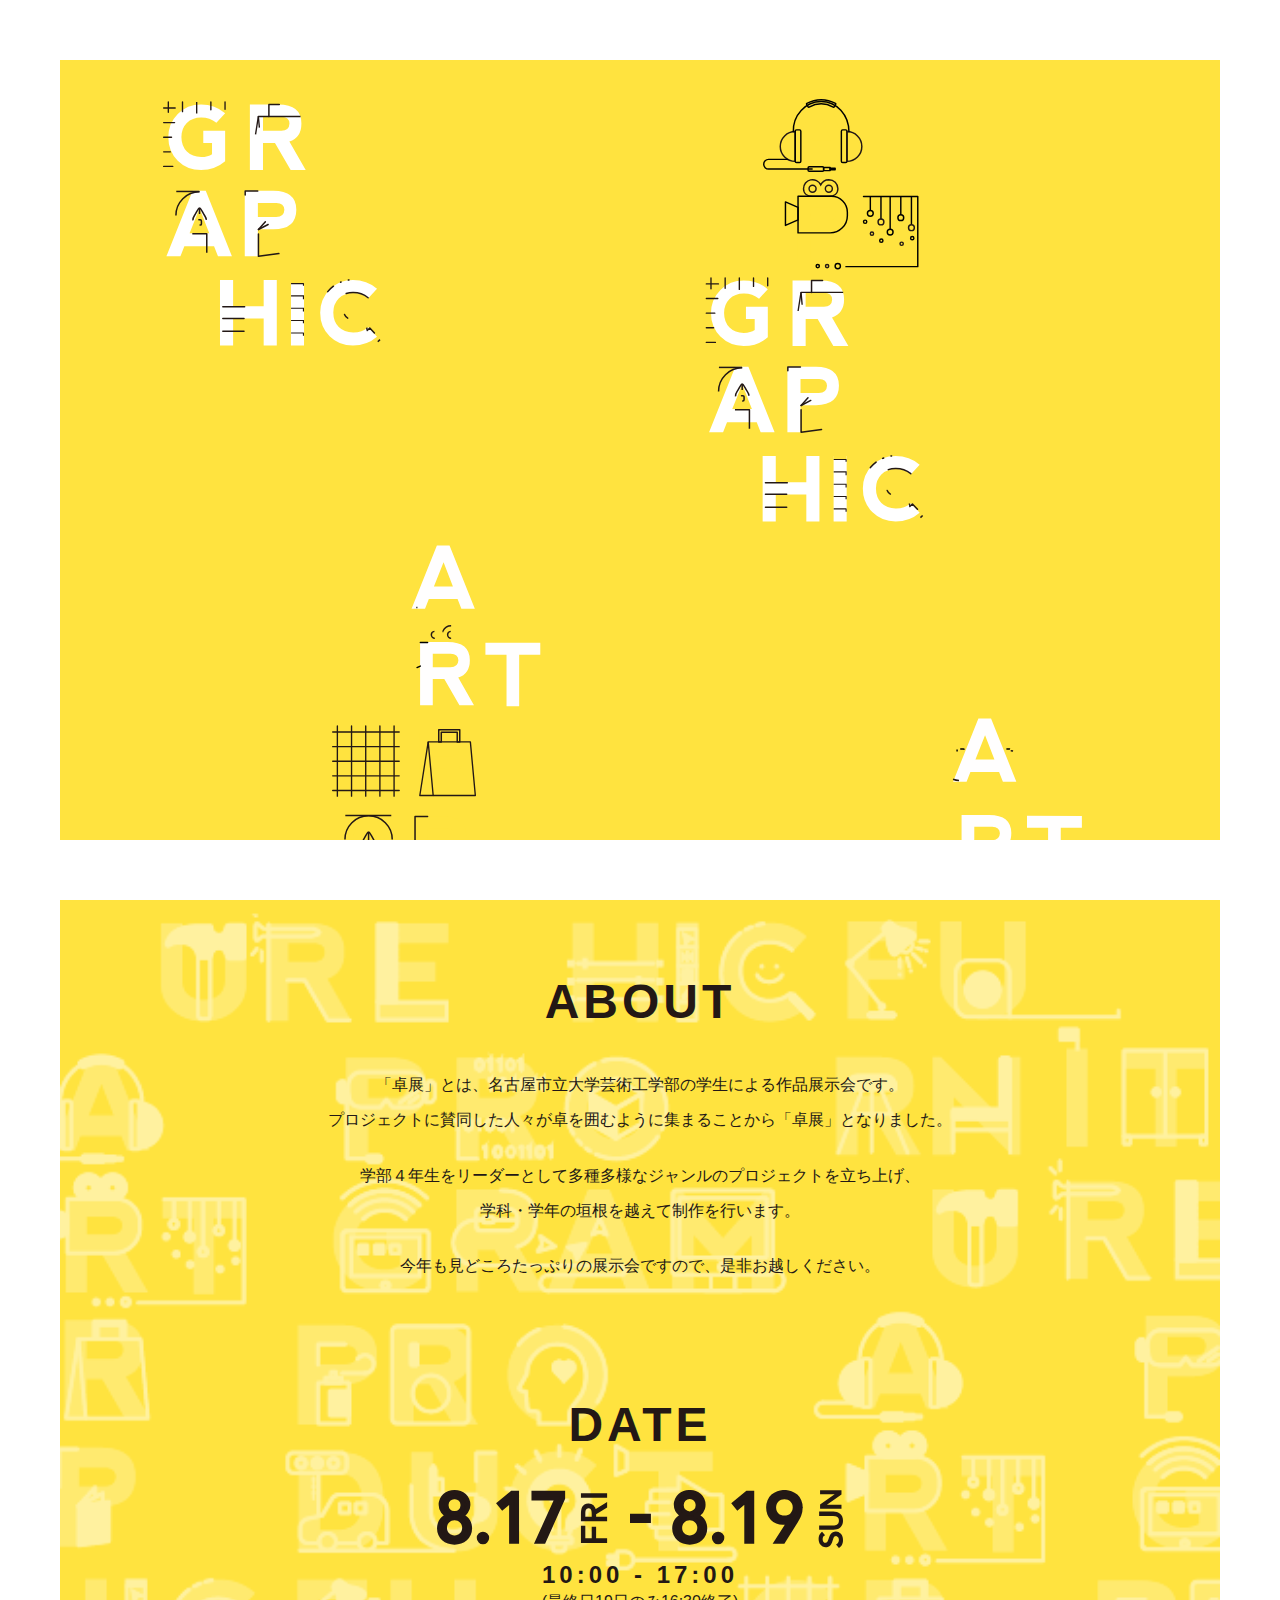
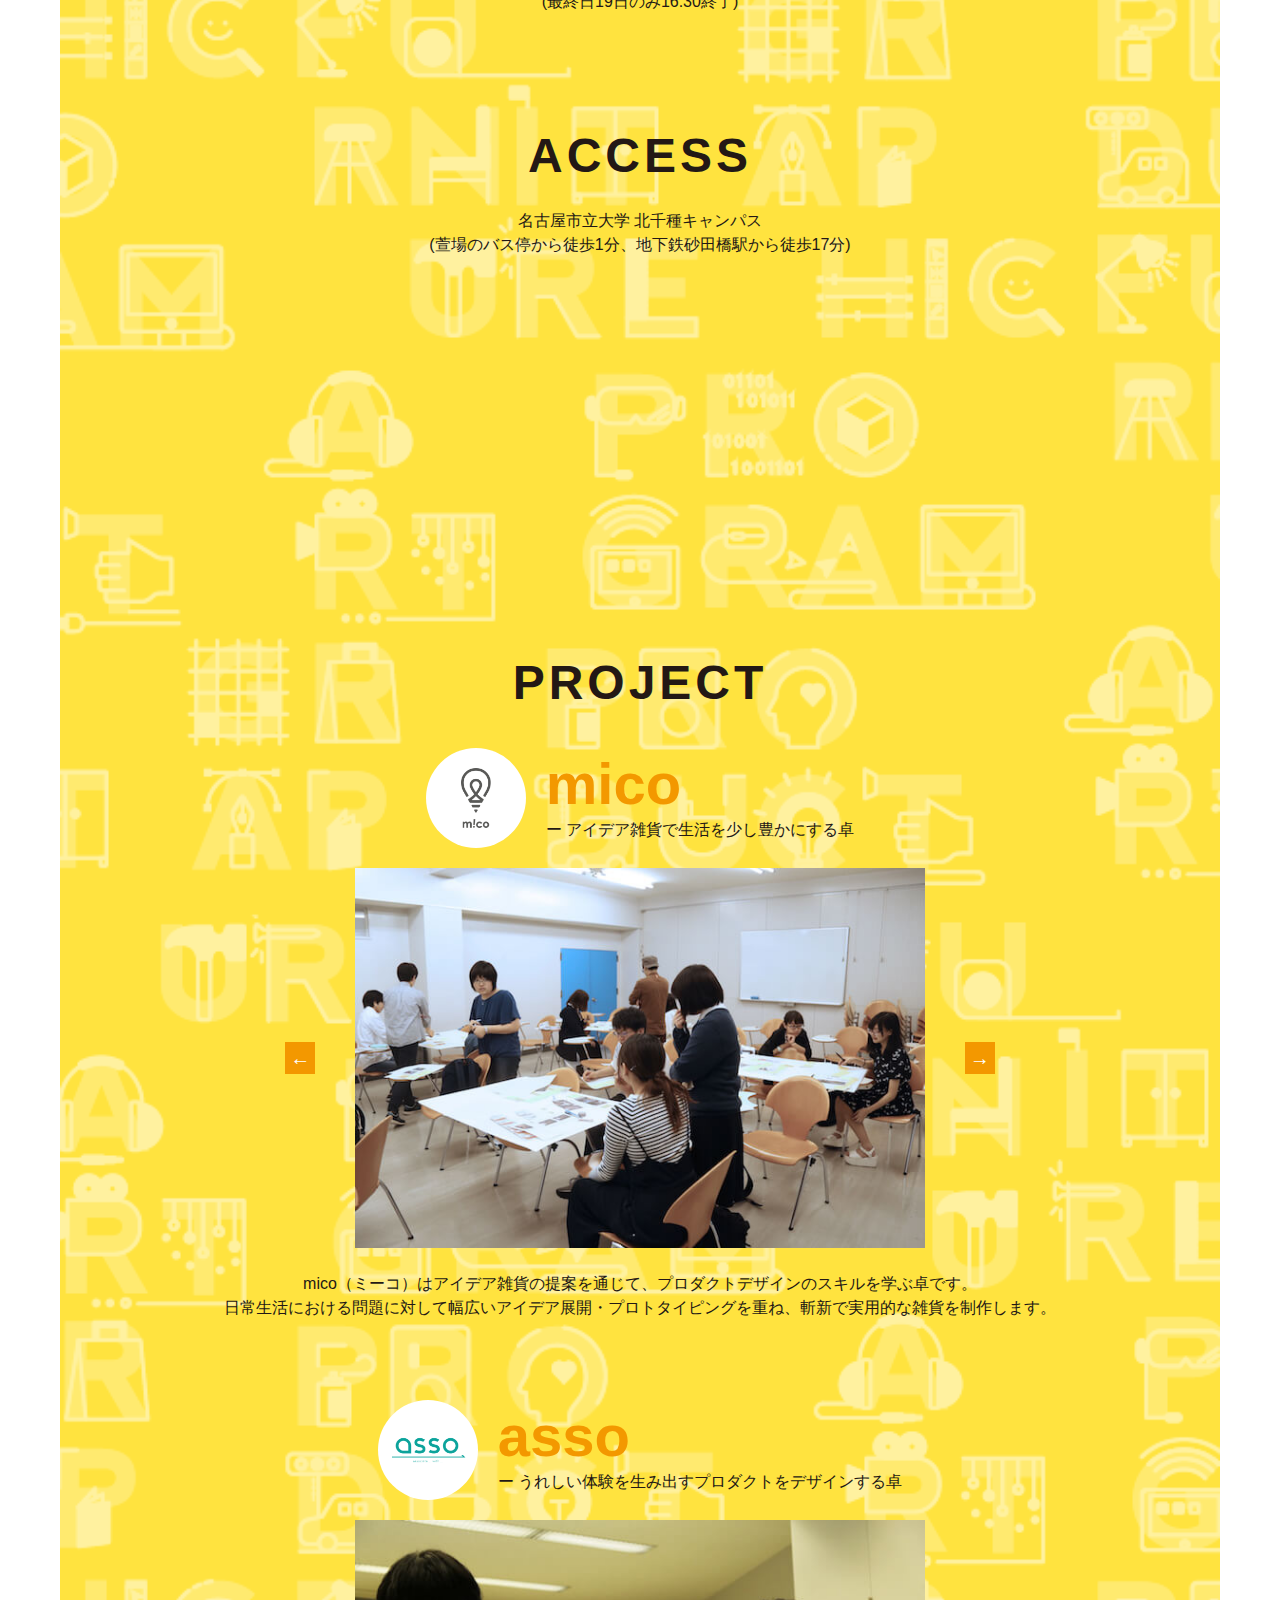
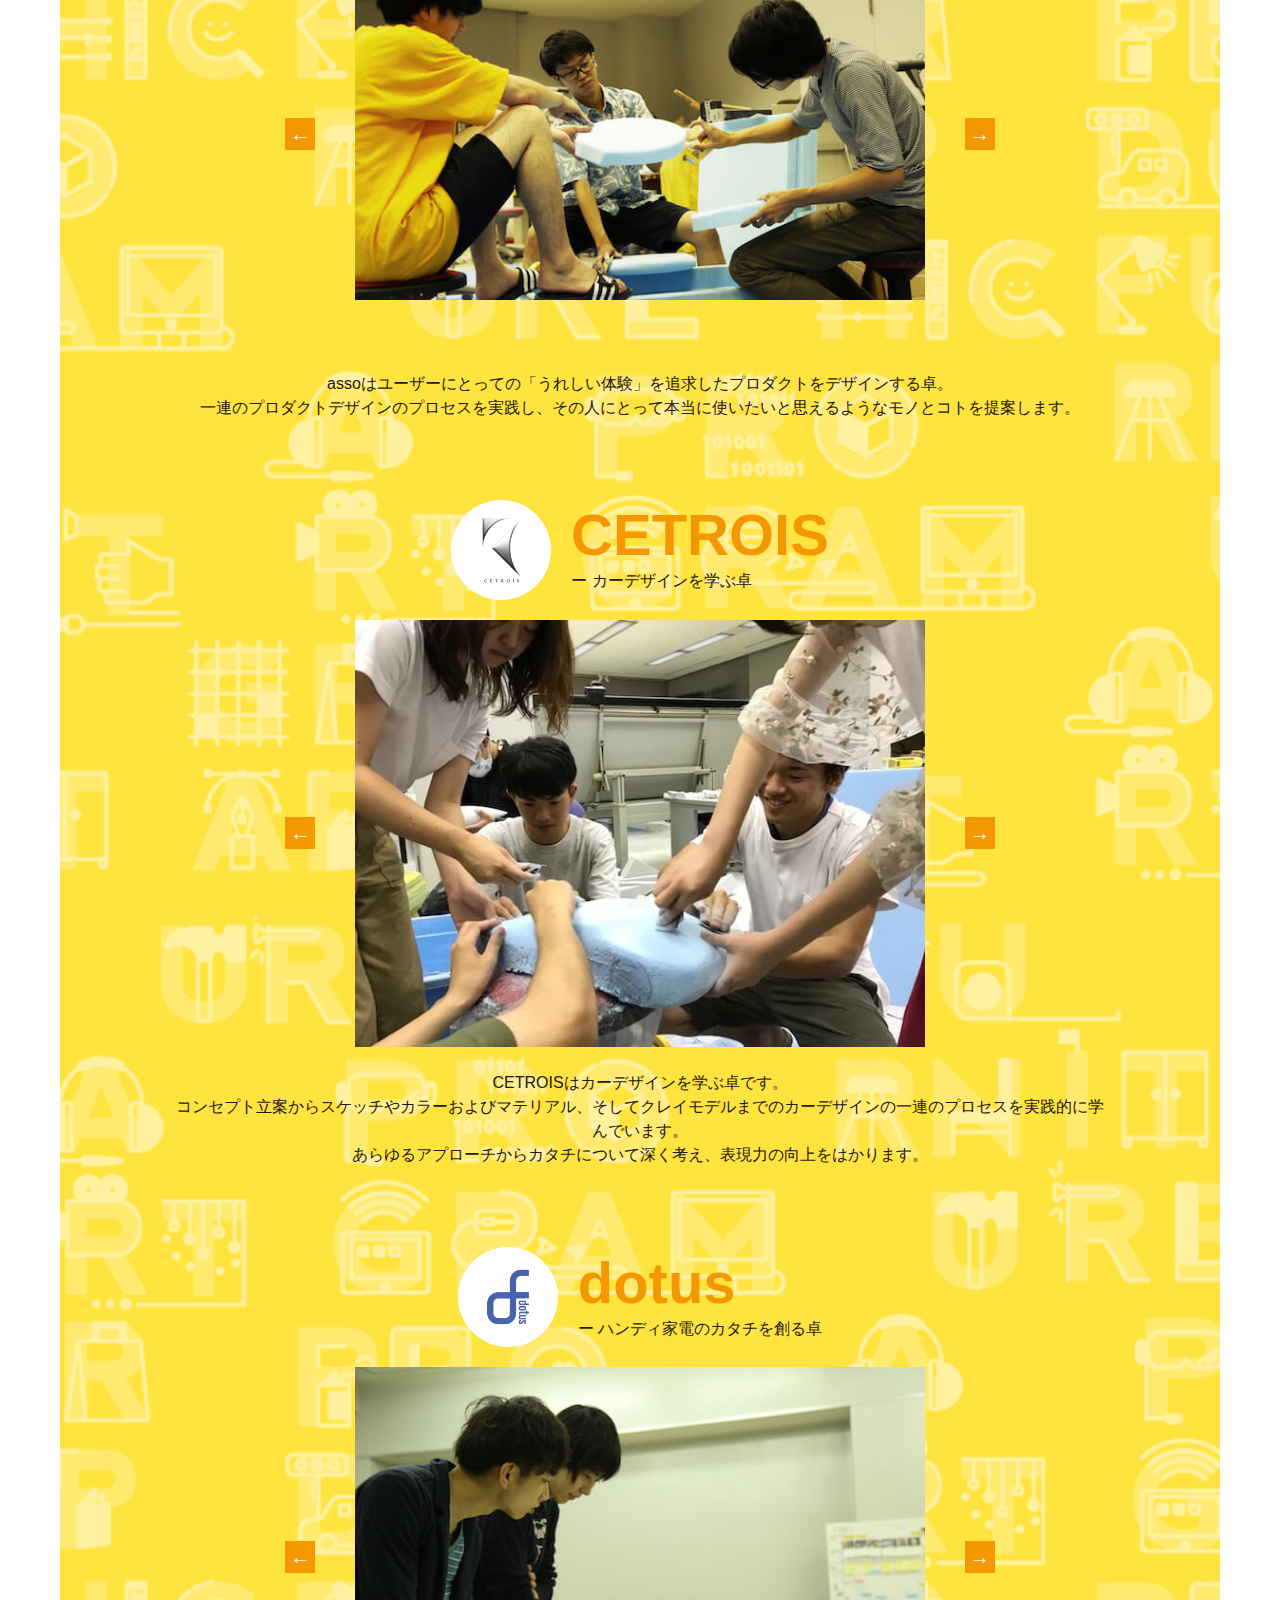
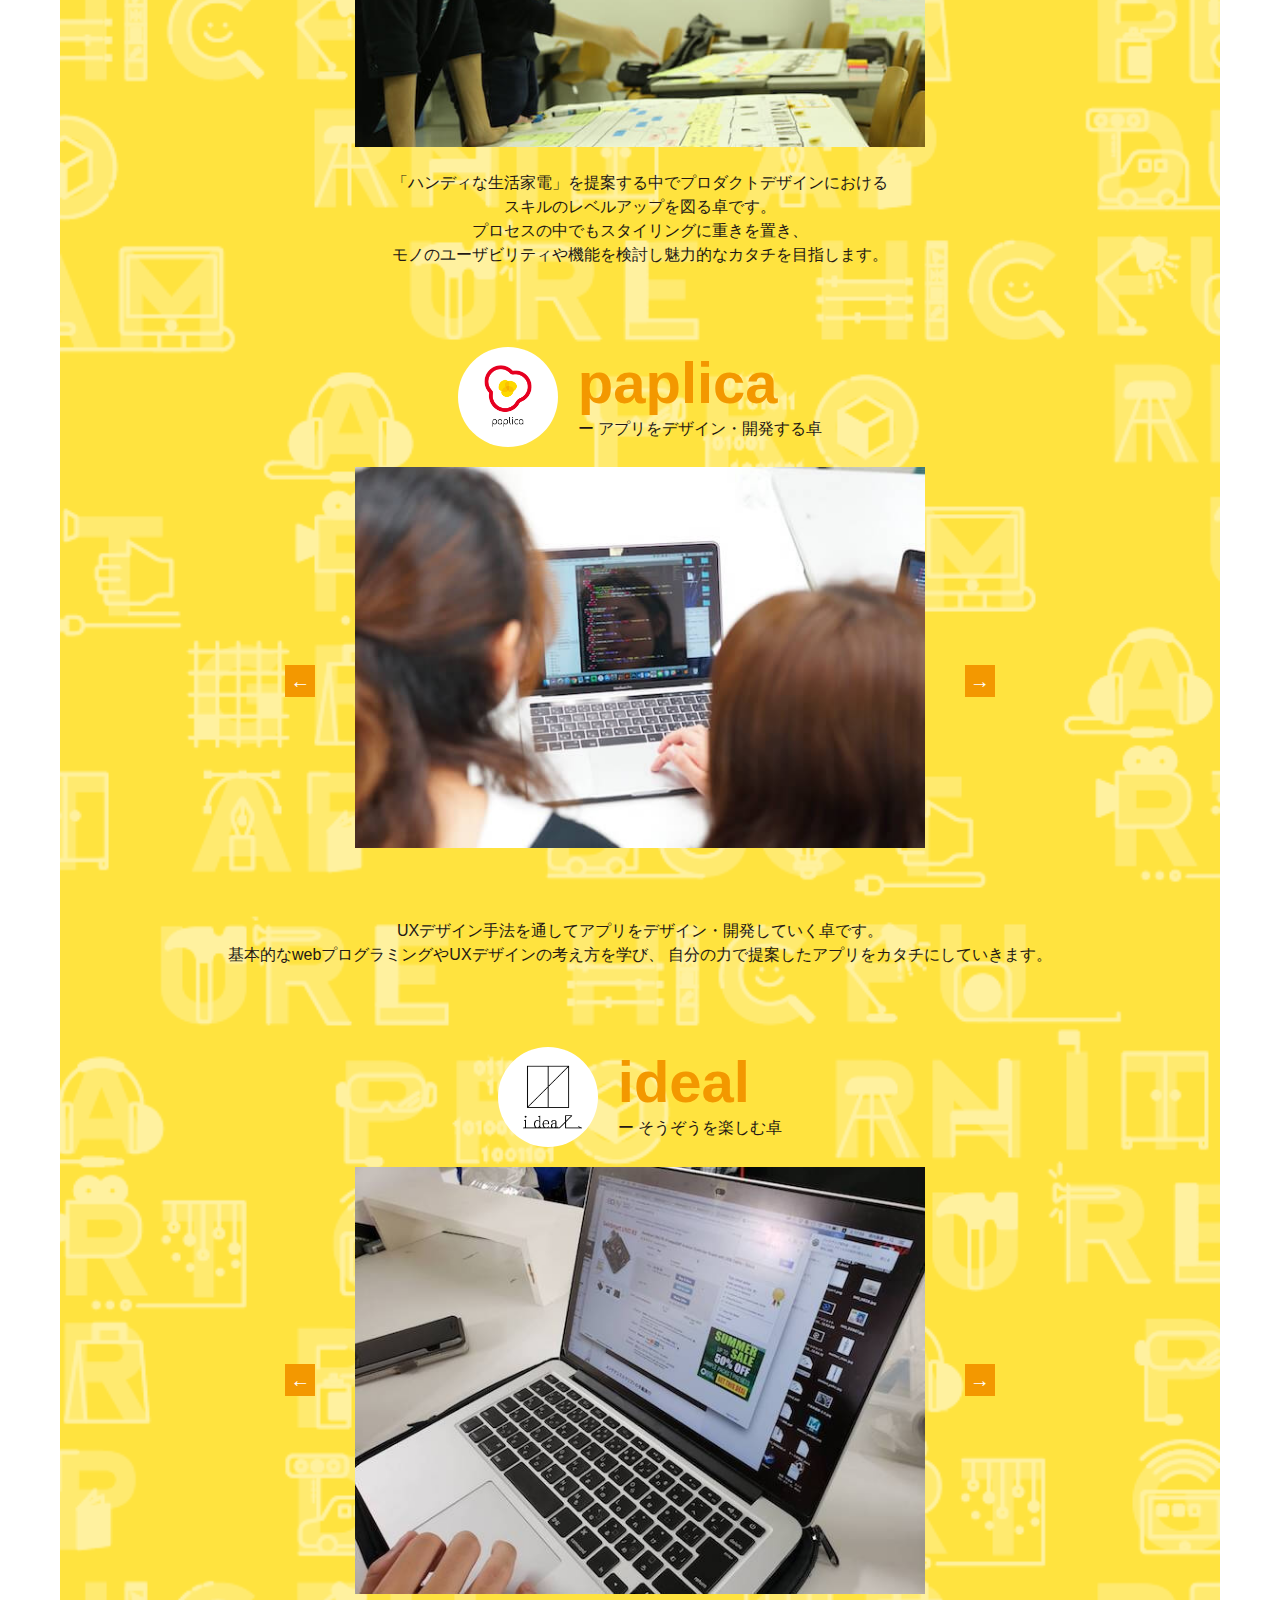
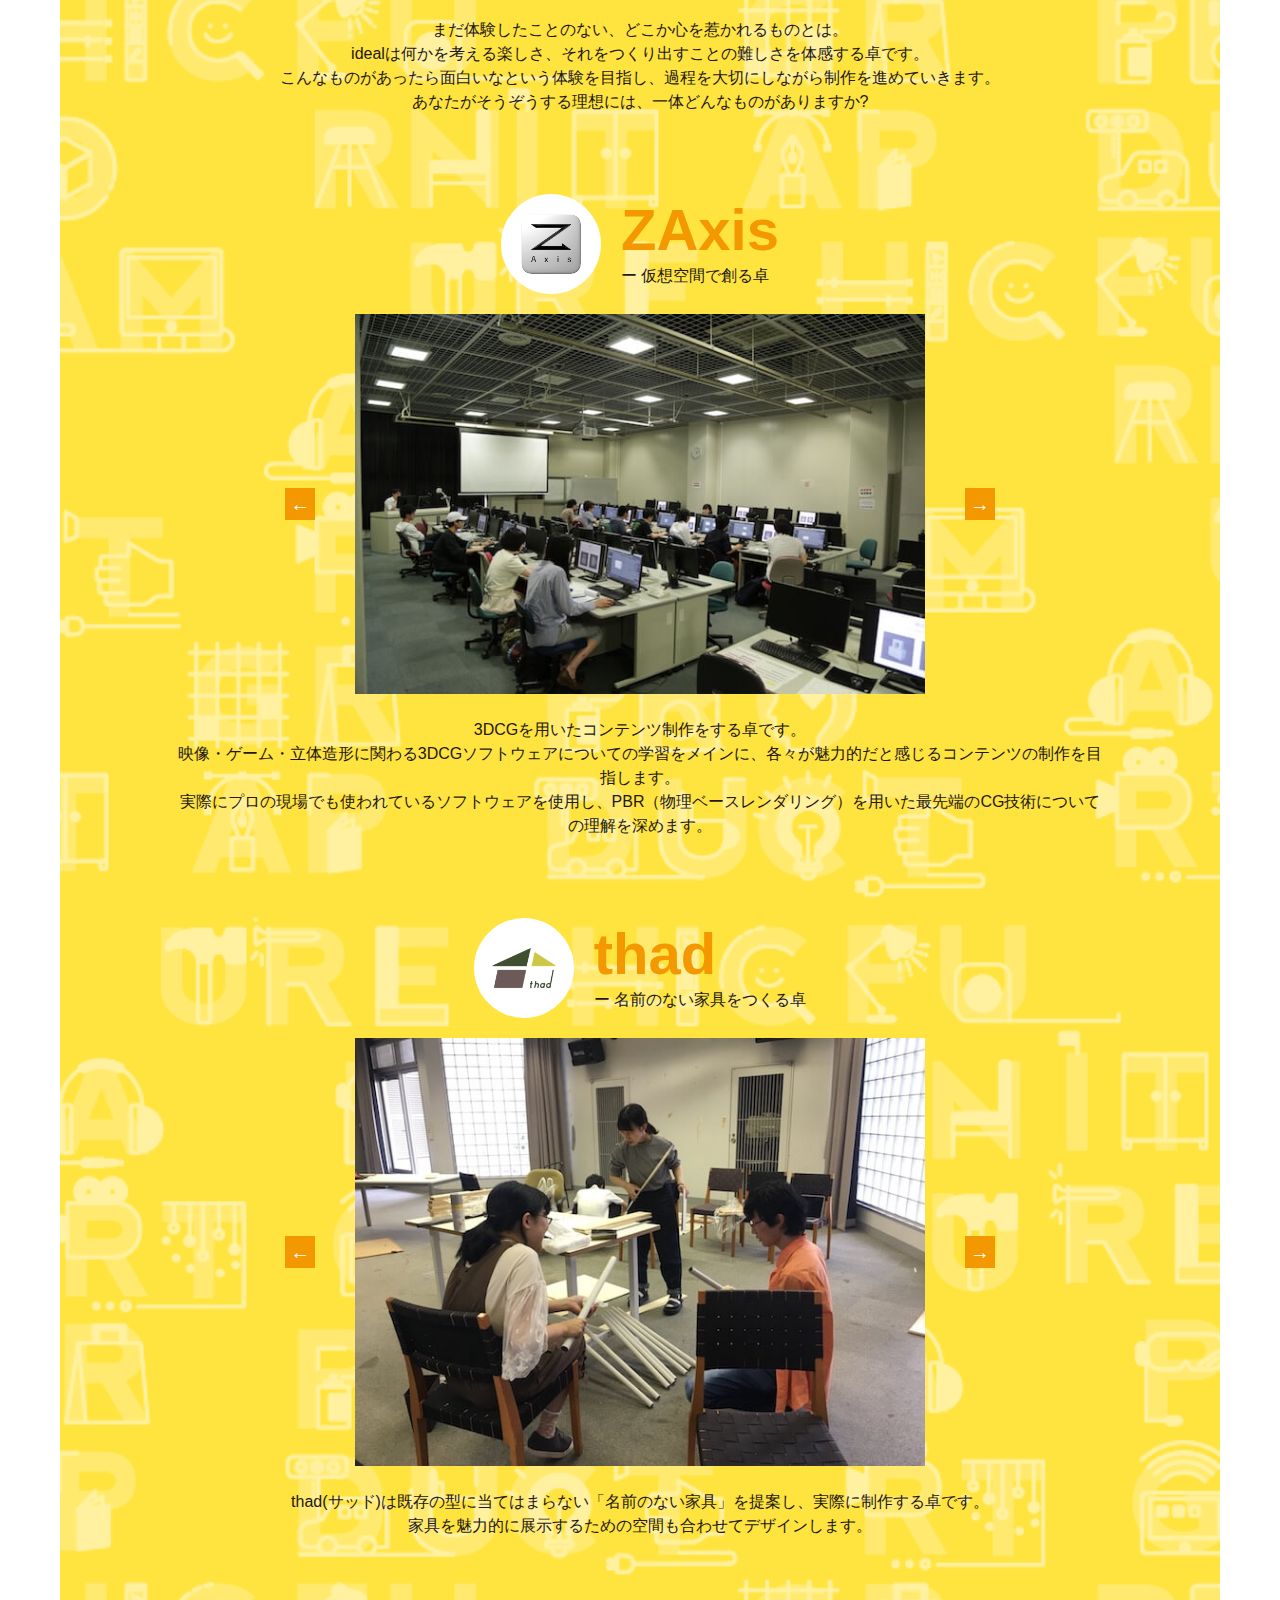
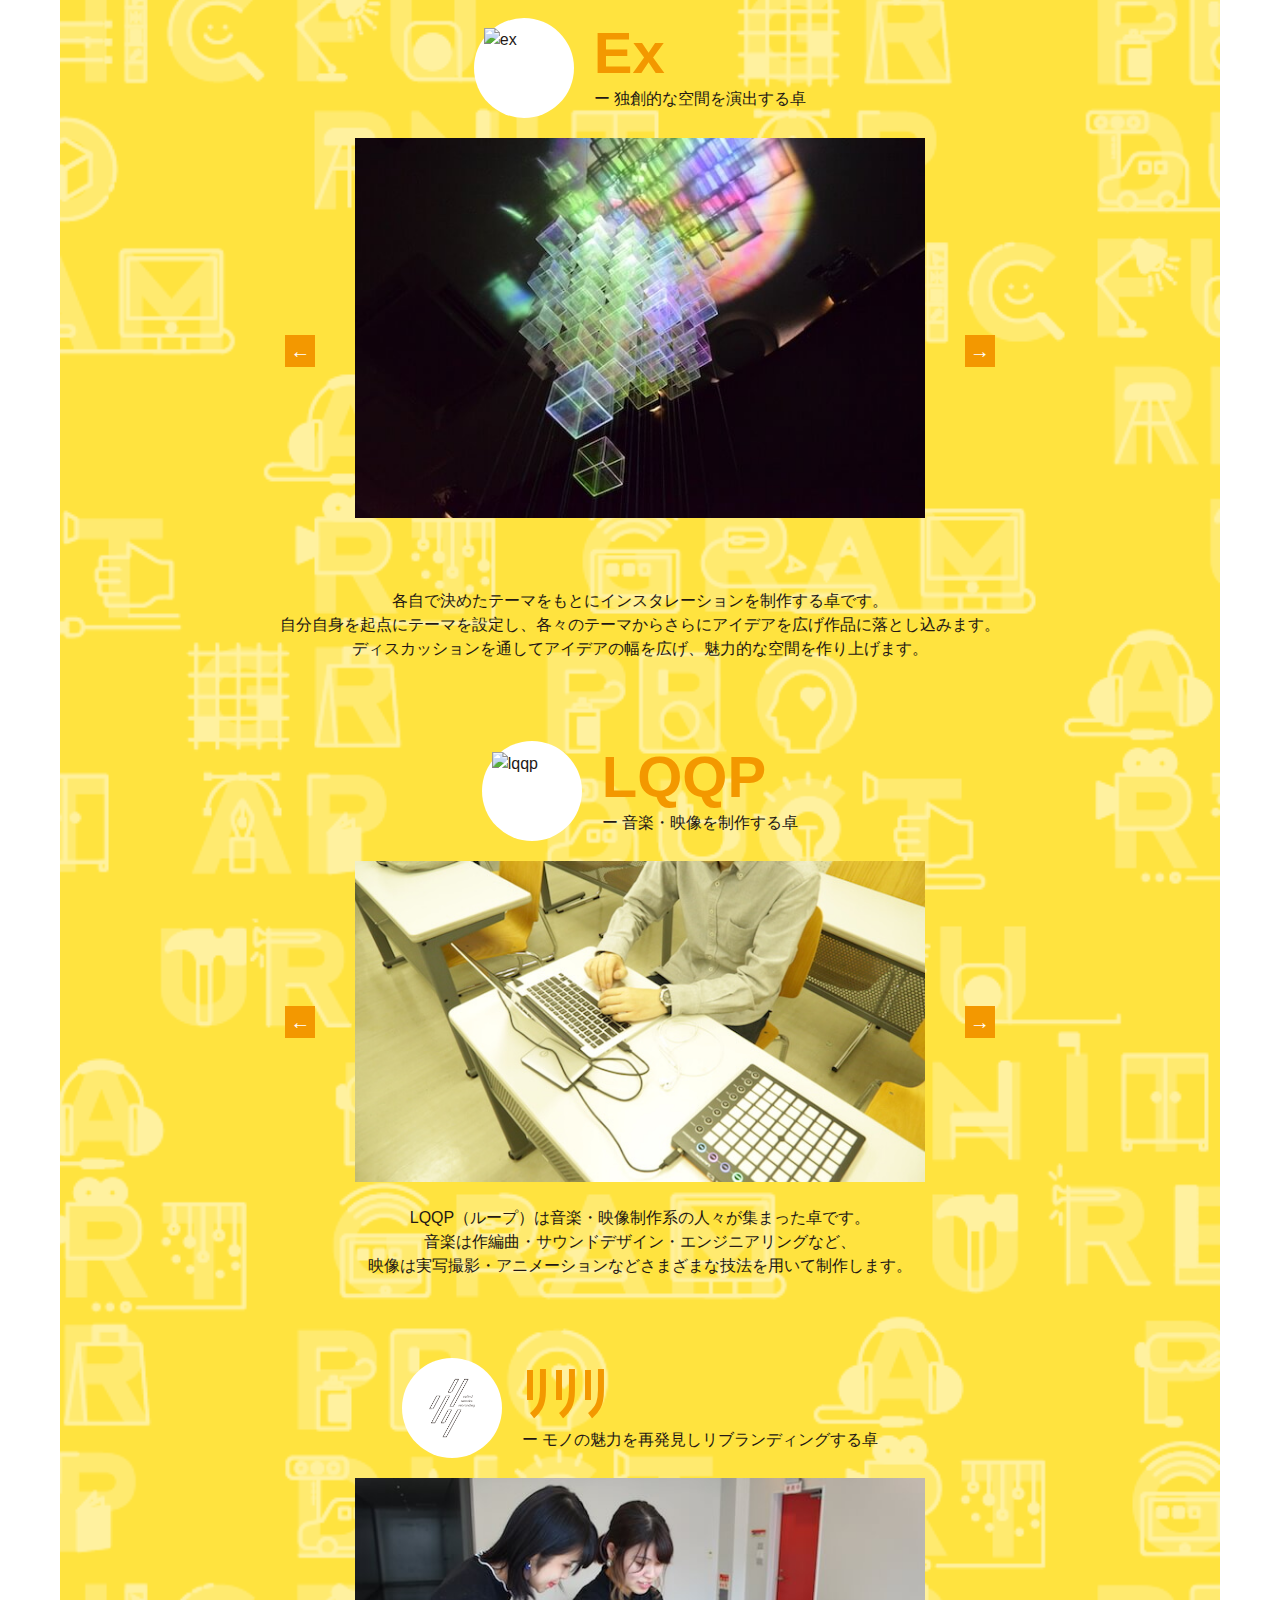
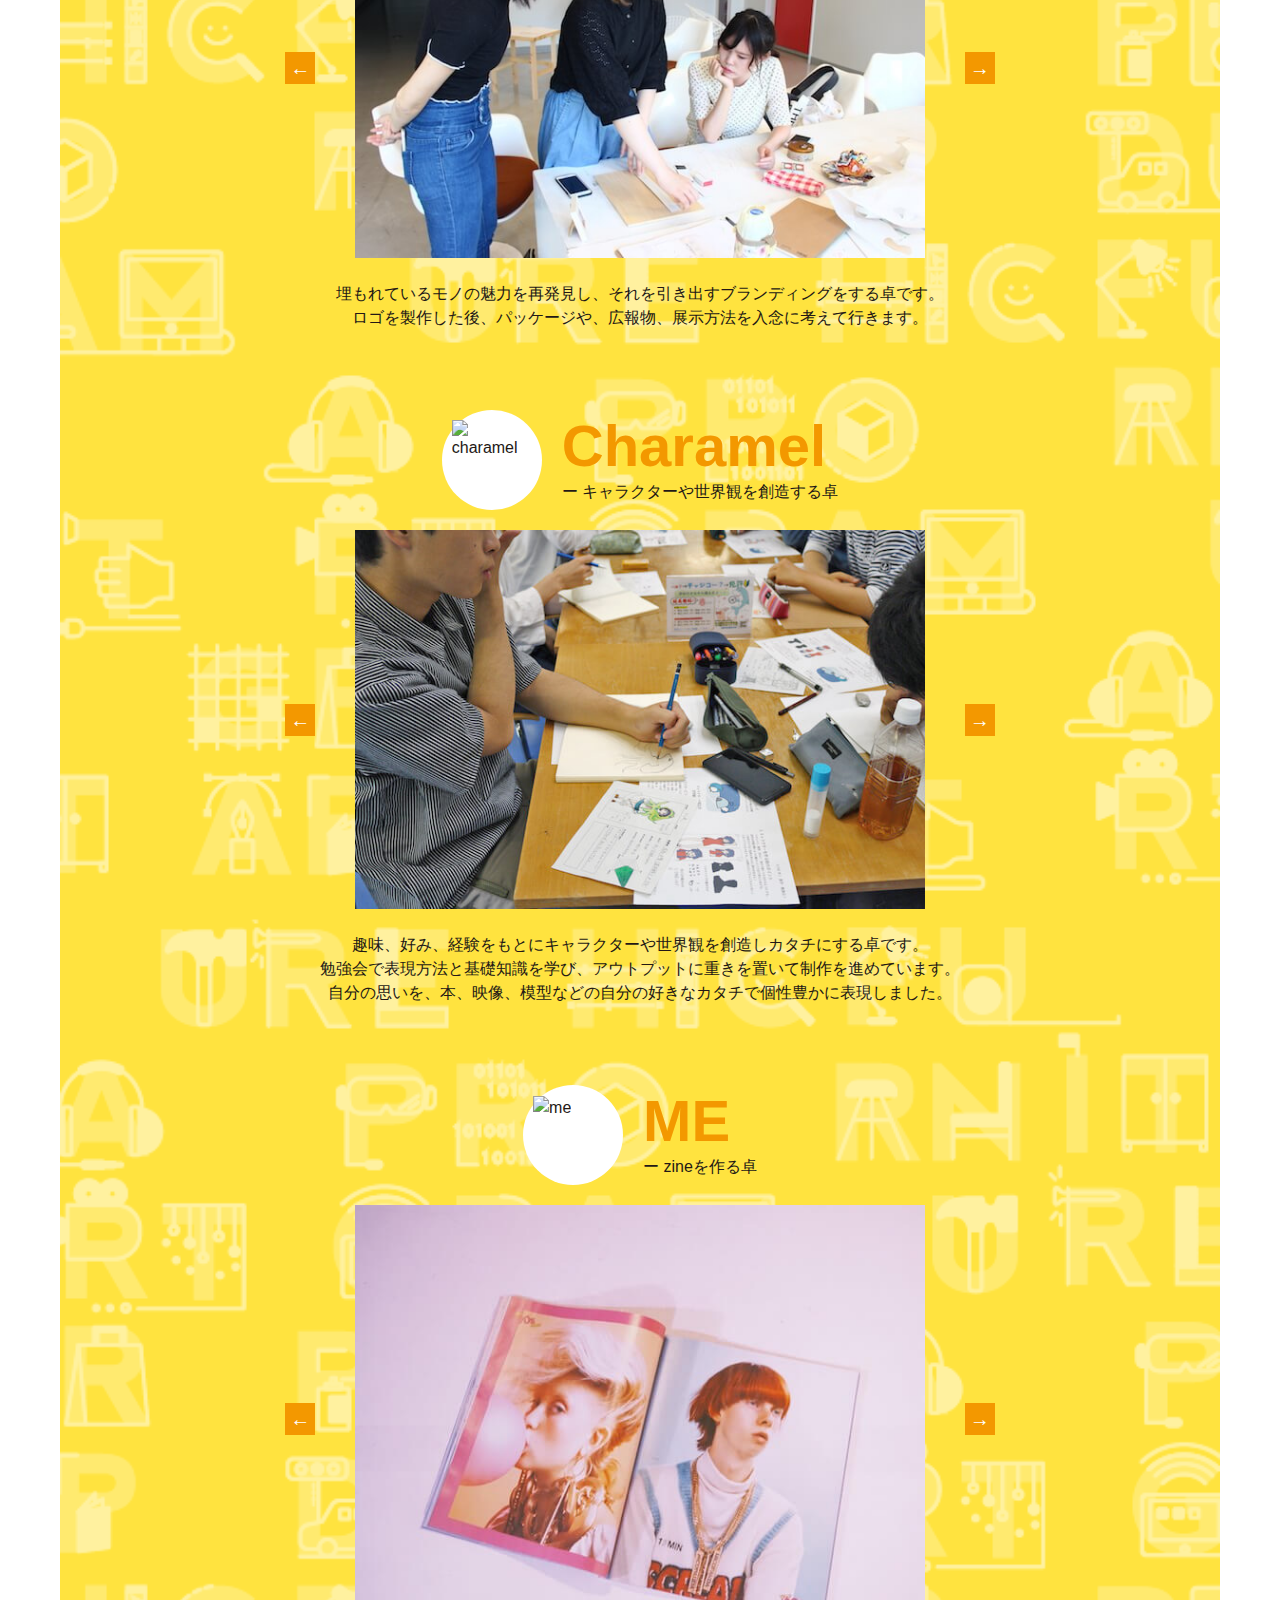
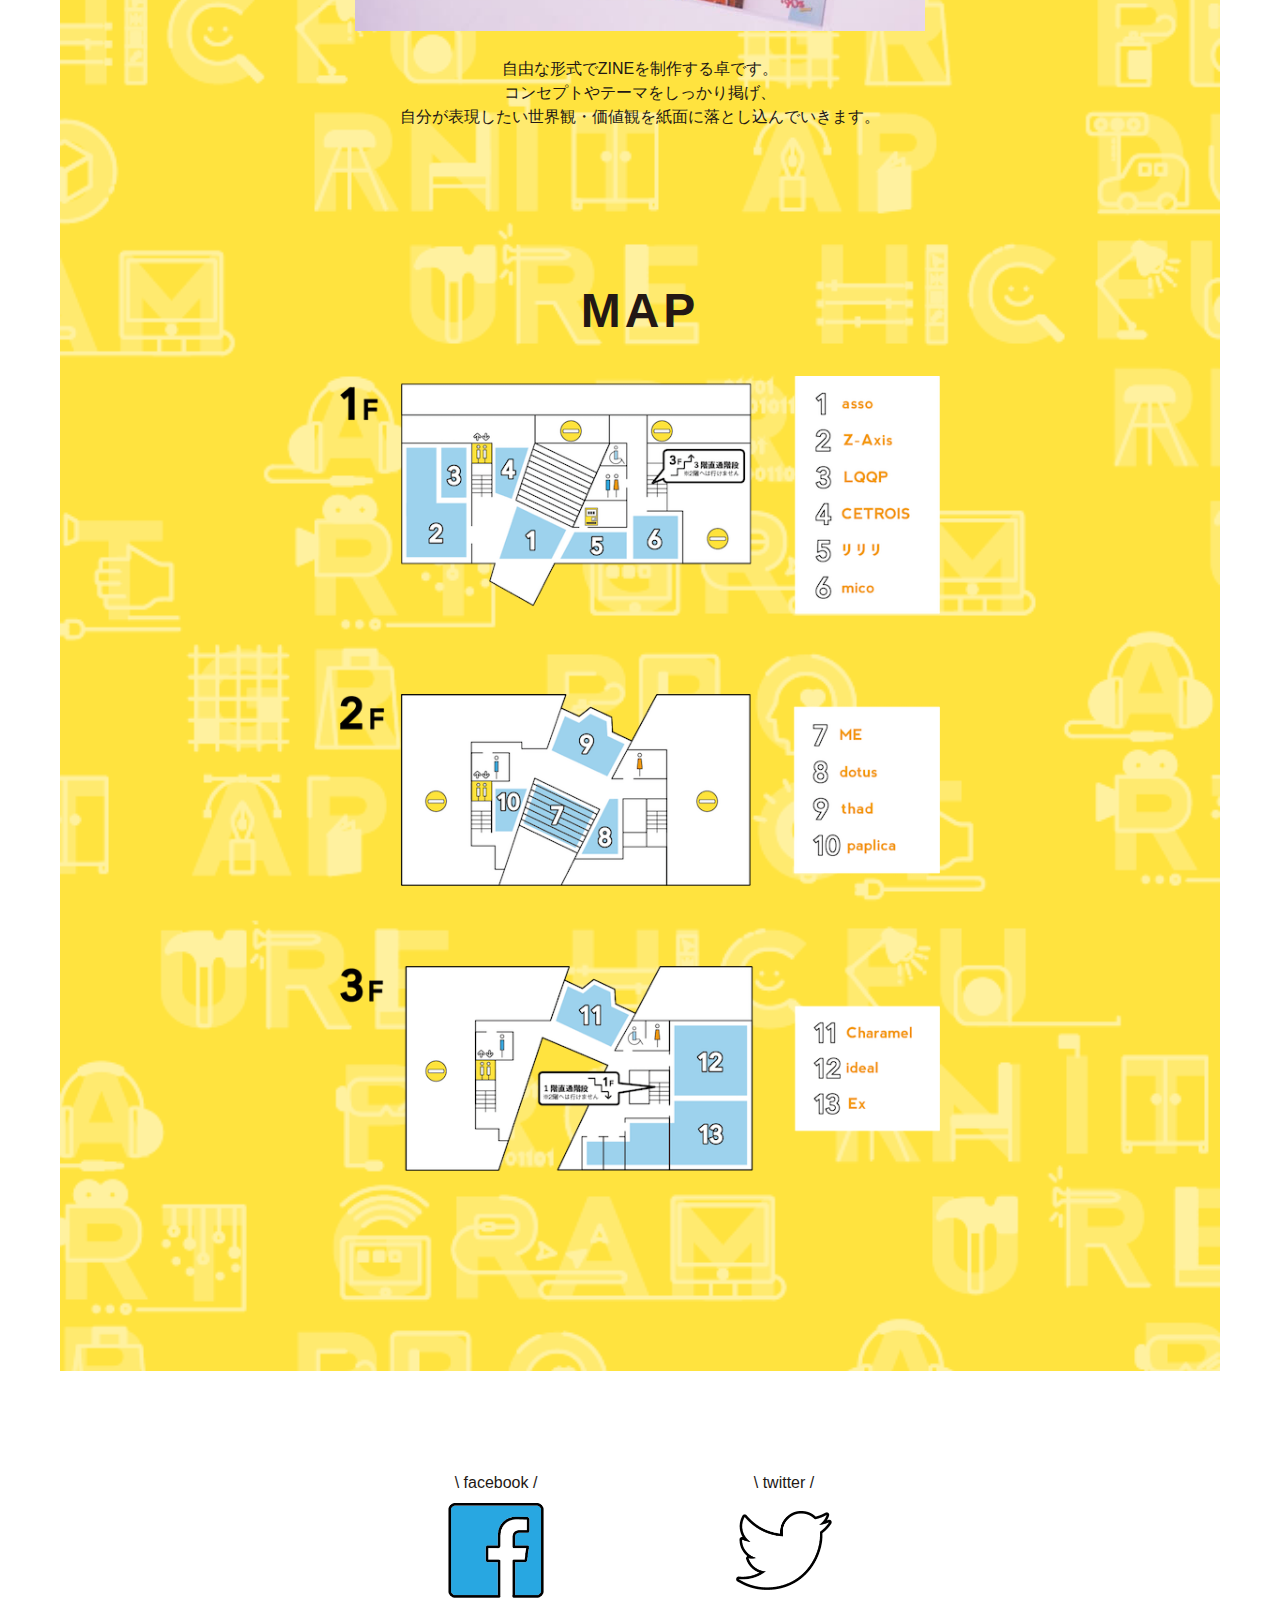
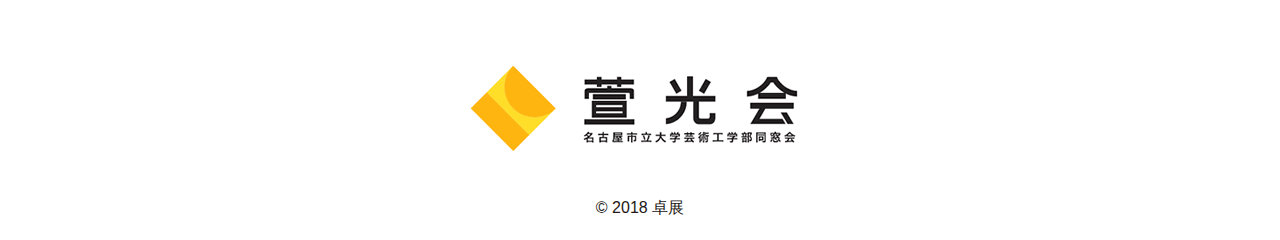
==== commit 8a292ef2: "文言修正" ====
--- a/public/index.html
+++ b/public/index.html
@@ -2013,7 +2013,7 @@
 
       <div class="project-detail">
         <p class="project-description">
-          「ハンディな生活家電」を提案する中でプロダクトデザインにおける<br class="is-pc">スキルのレベルアップを謀る卓です。<br class="is-pc">
+          「ハンディな生活家電」を提案する中でプロダクトデザインにおける<br class="is-pc">スキルのレベルアップを図る卓です。<br class="is-pc">
           プロセスの中でもスタイリングに重きを置き、<br class="is-pc">モノのユーザビリティや機能を検討し魅力的なカタチを目指します。
         </p>
       </div>
@@ -2154,7 +2154,7 @@
         <p class="project-description">
           各自で決めたテーマをもとにインスタレーションを制作する卓です。<br class="is-pc">
           自分自身を起点にテーマを設定し、各々のテーマからさらにアイデアを広げ作品に落とし込みます。<br class="is-pc">
-          ディスカッションを通してアイデアの幅を広げ、魅了的な空間を作り上げます。
+          ディスカッションを通してアイデアの幅を広げ、魅力的な空間を作り上げます。
         </p>
       </div>
     </div>
